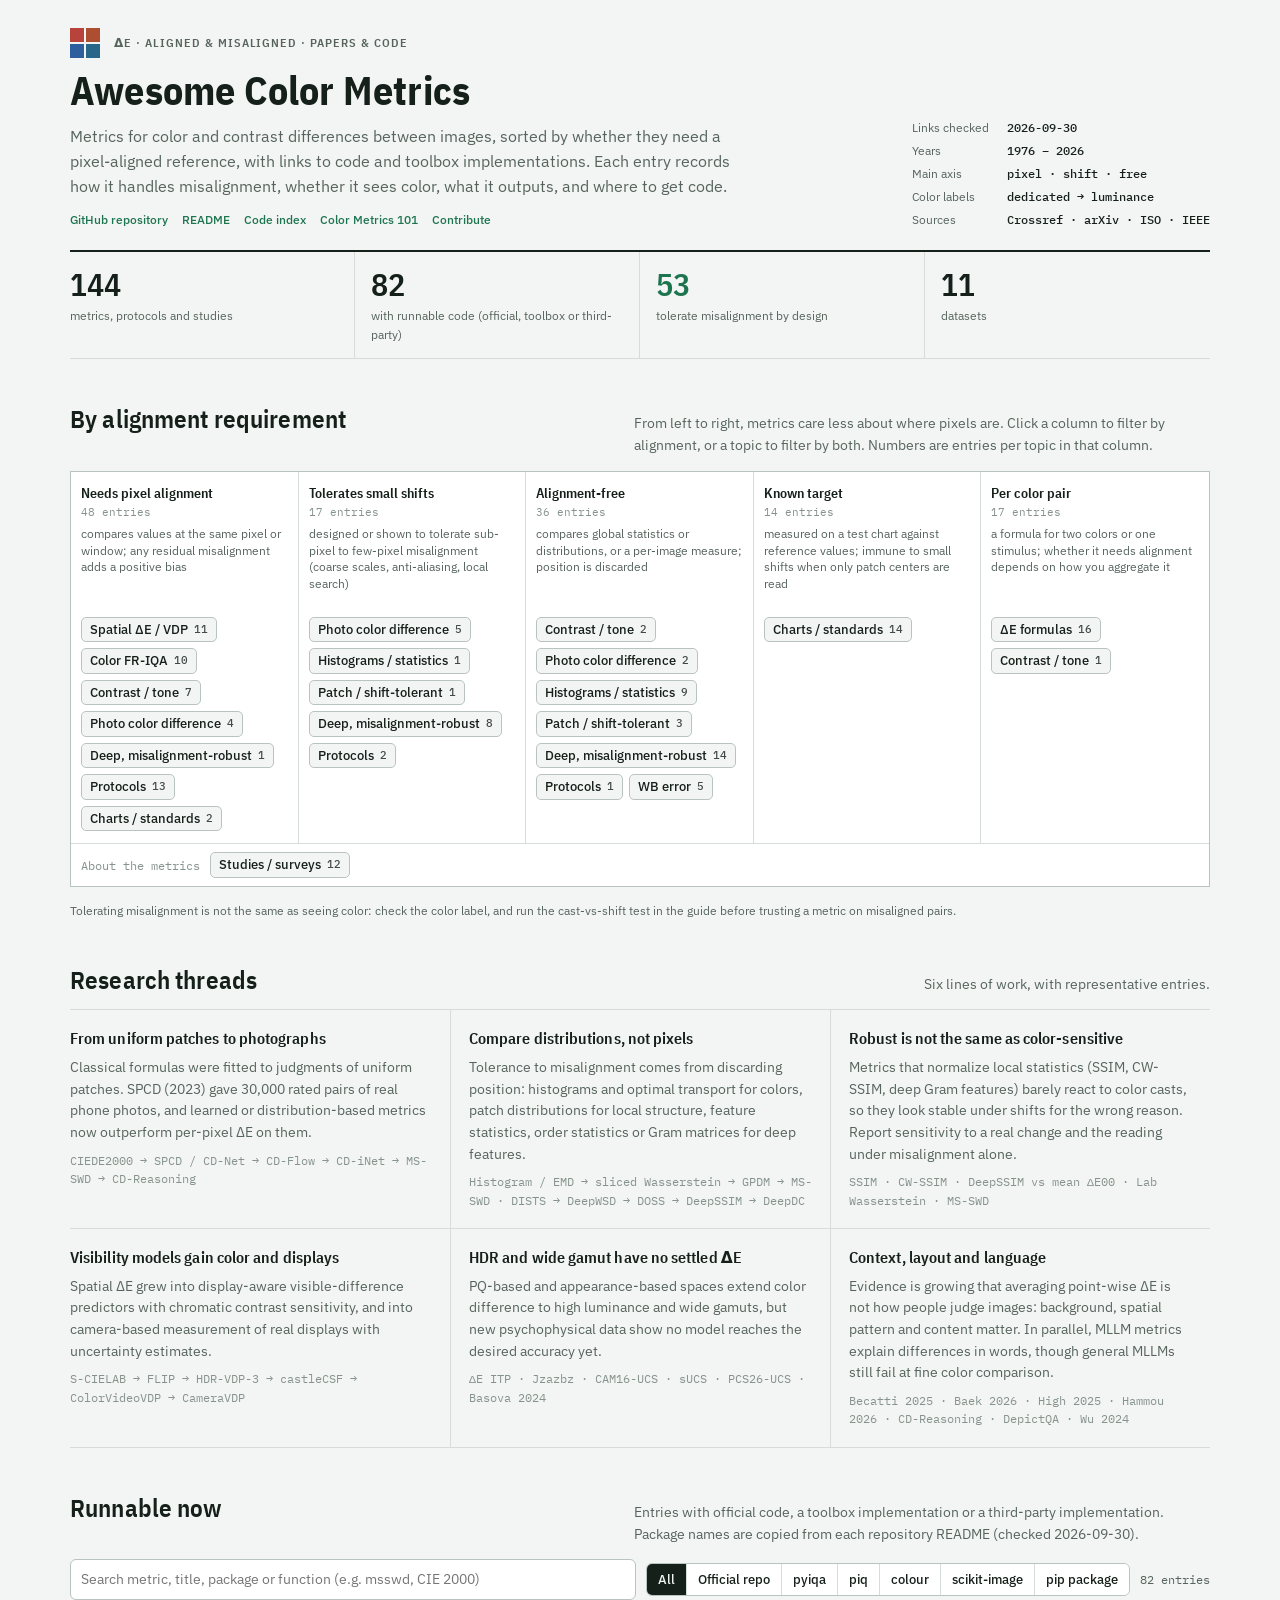
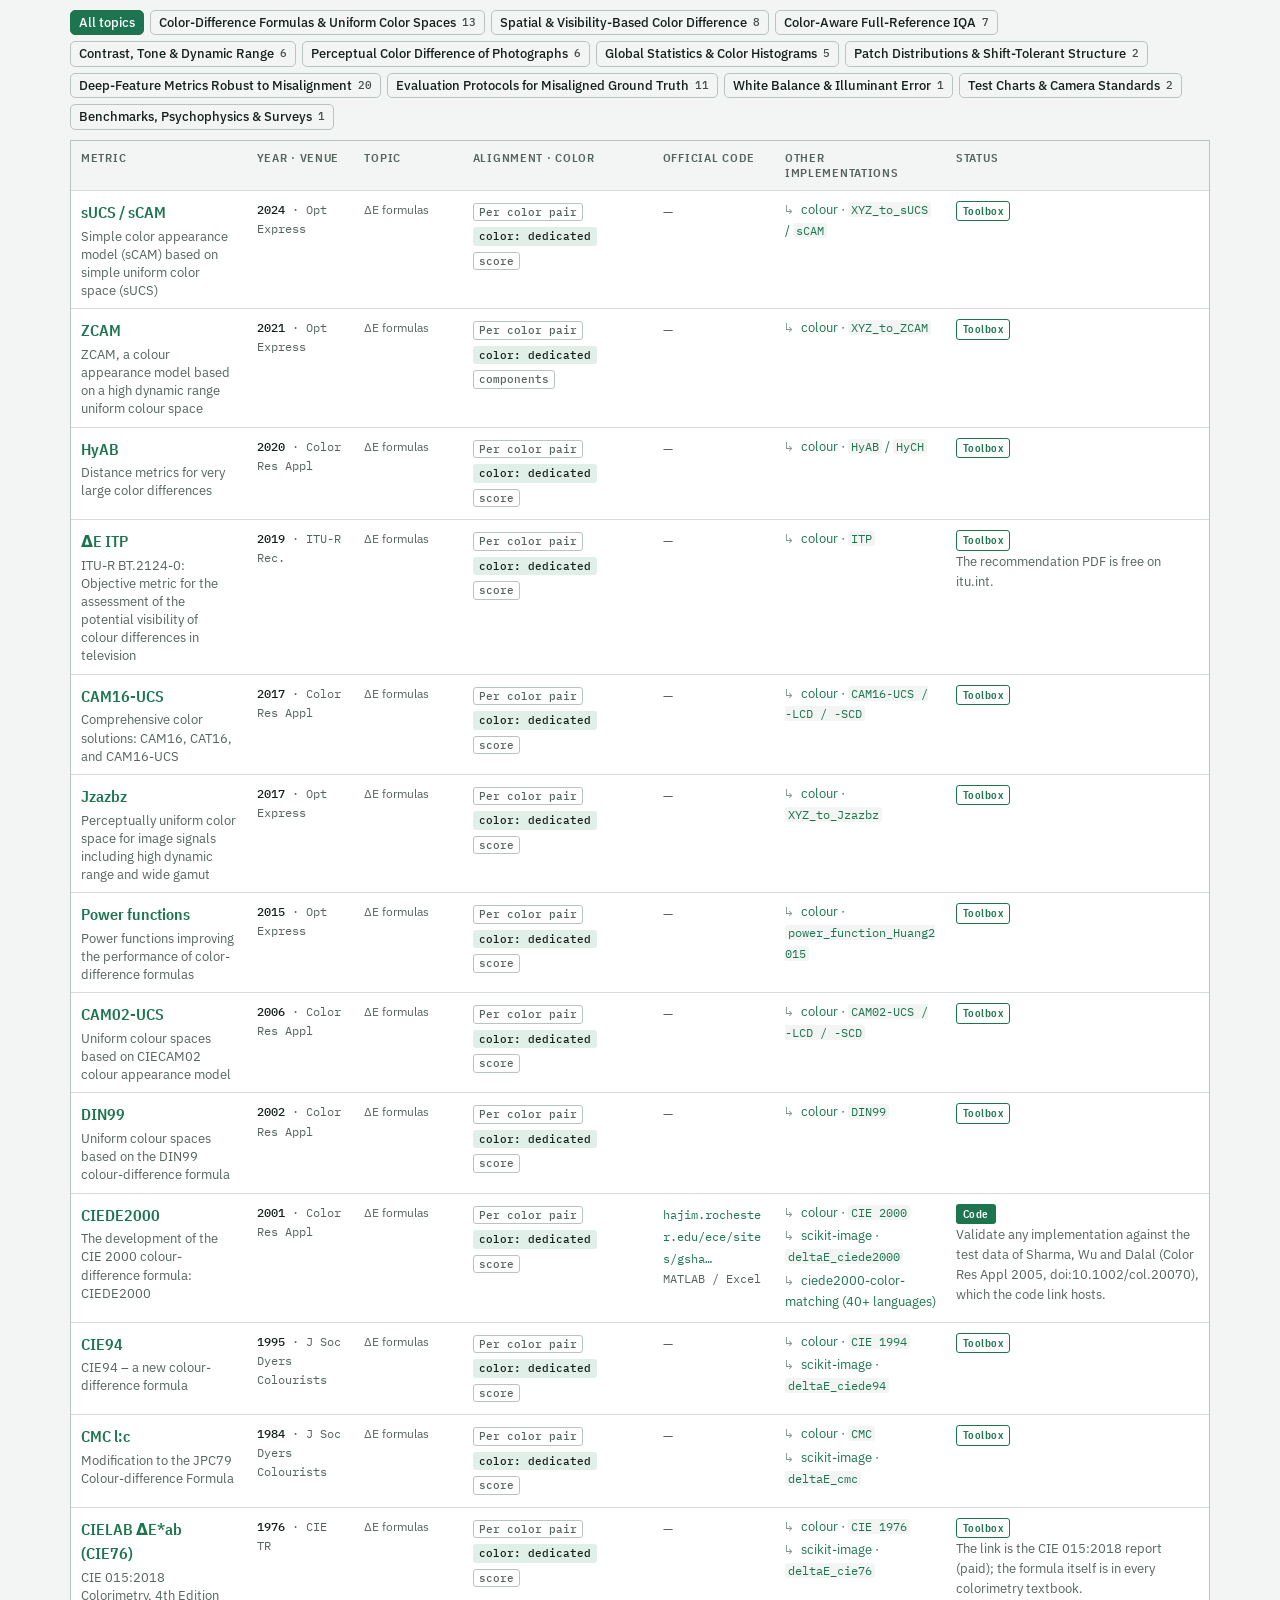
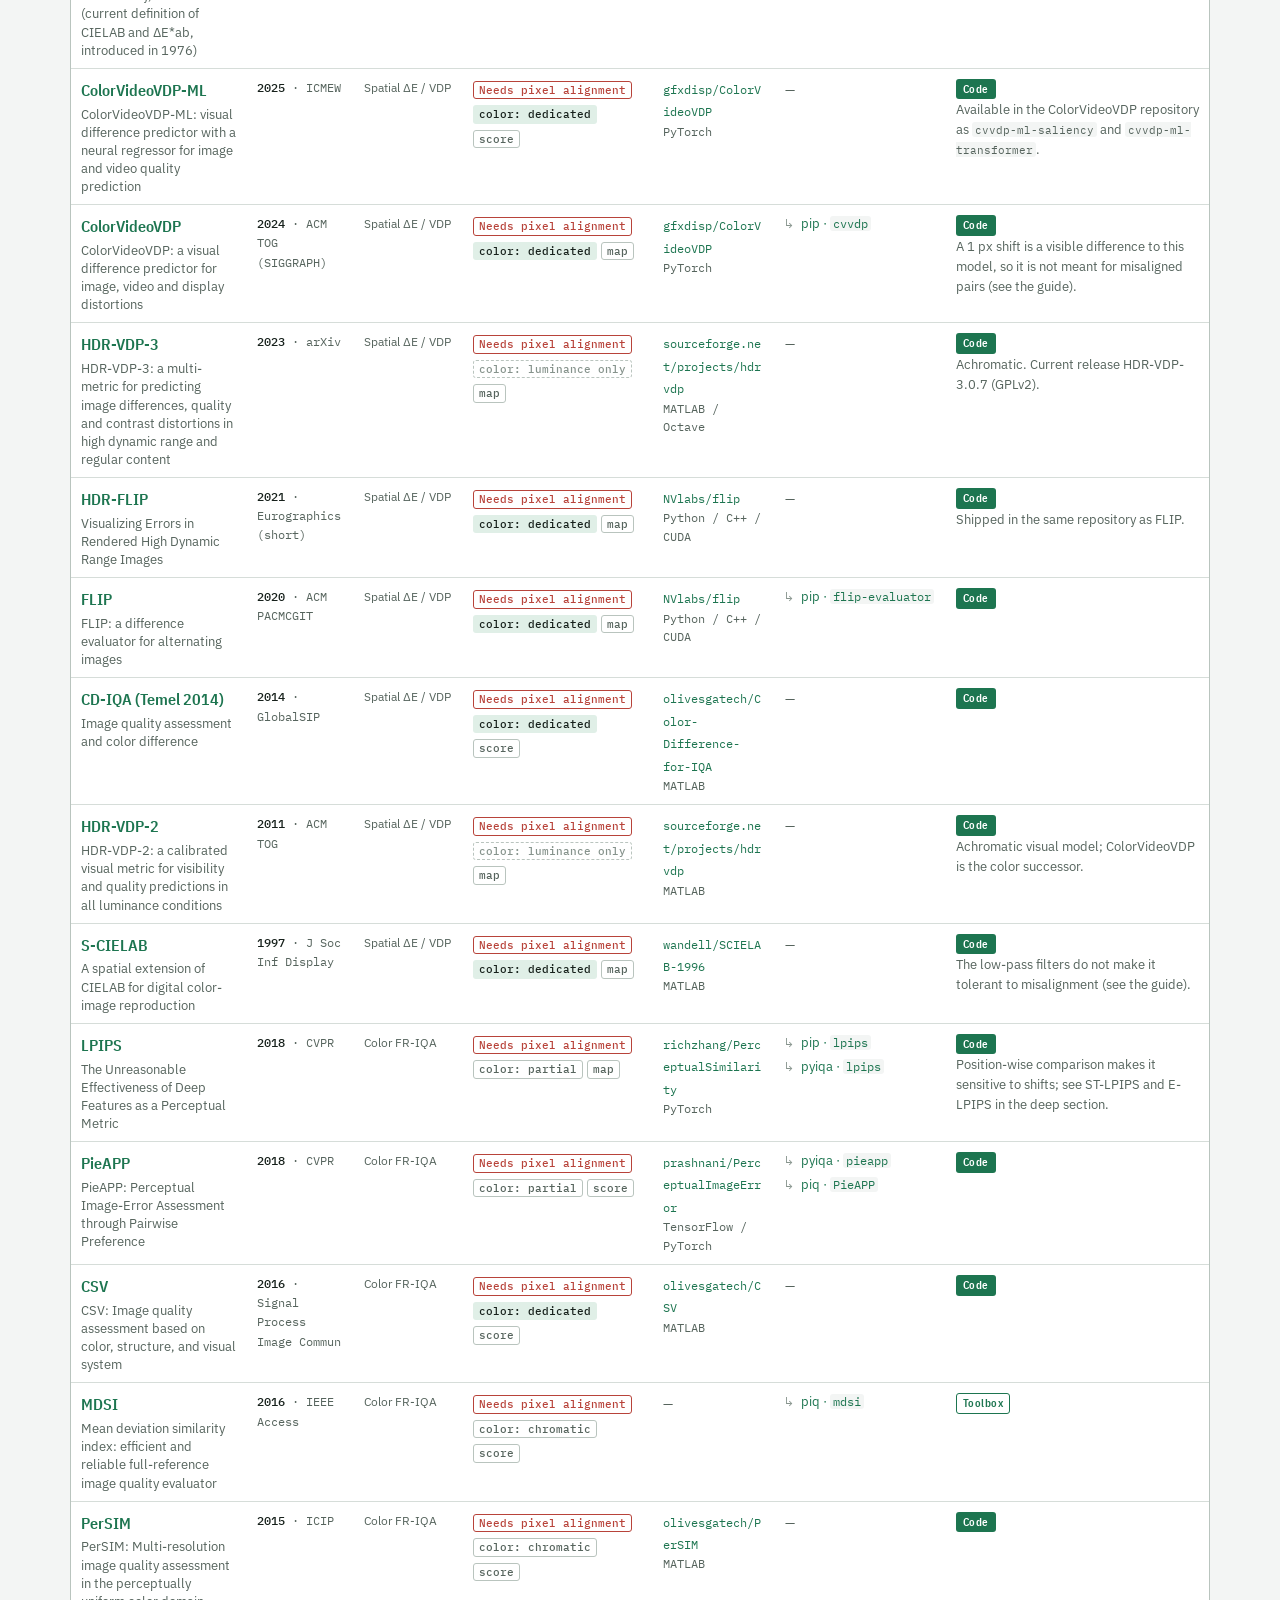
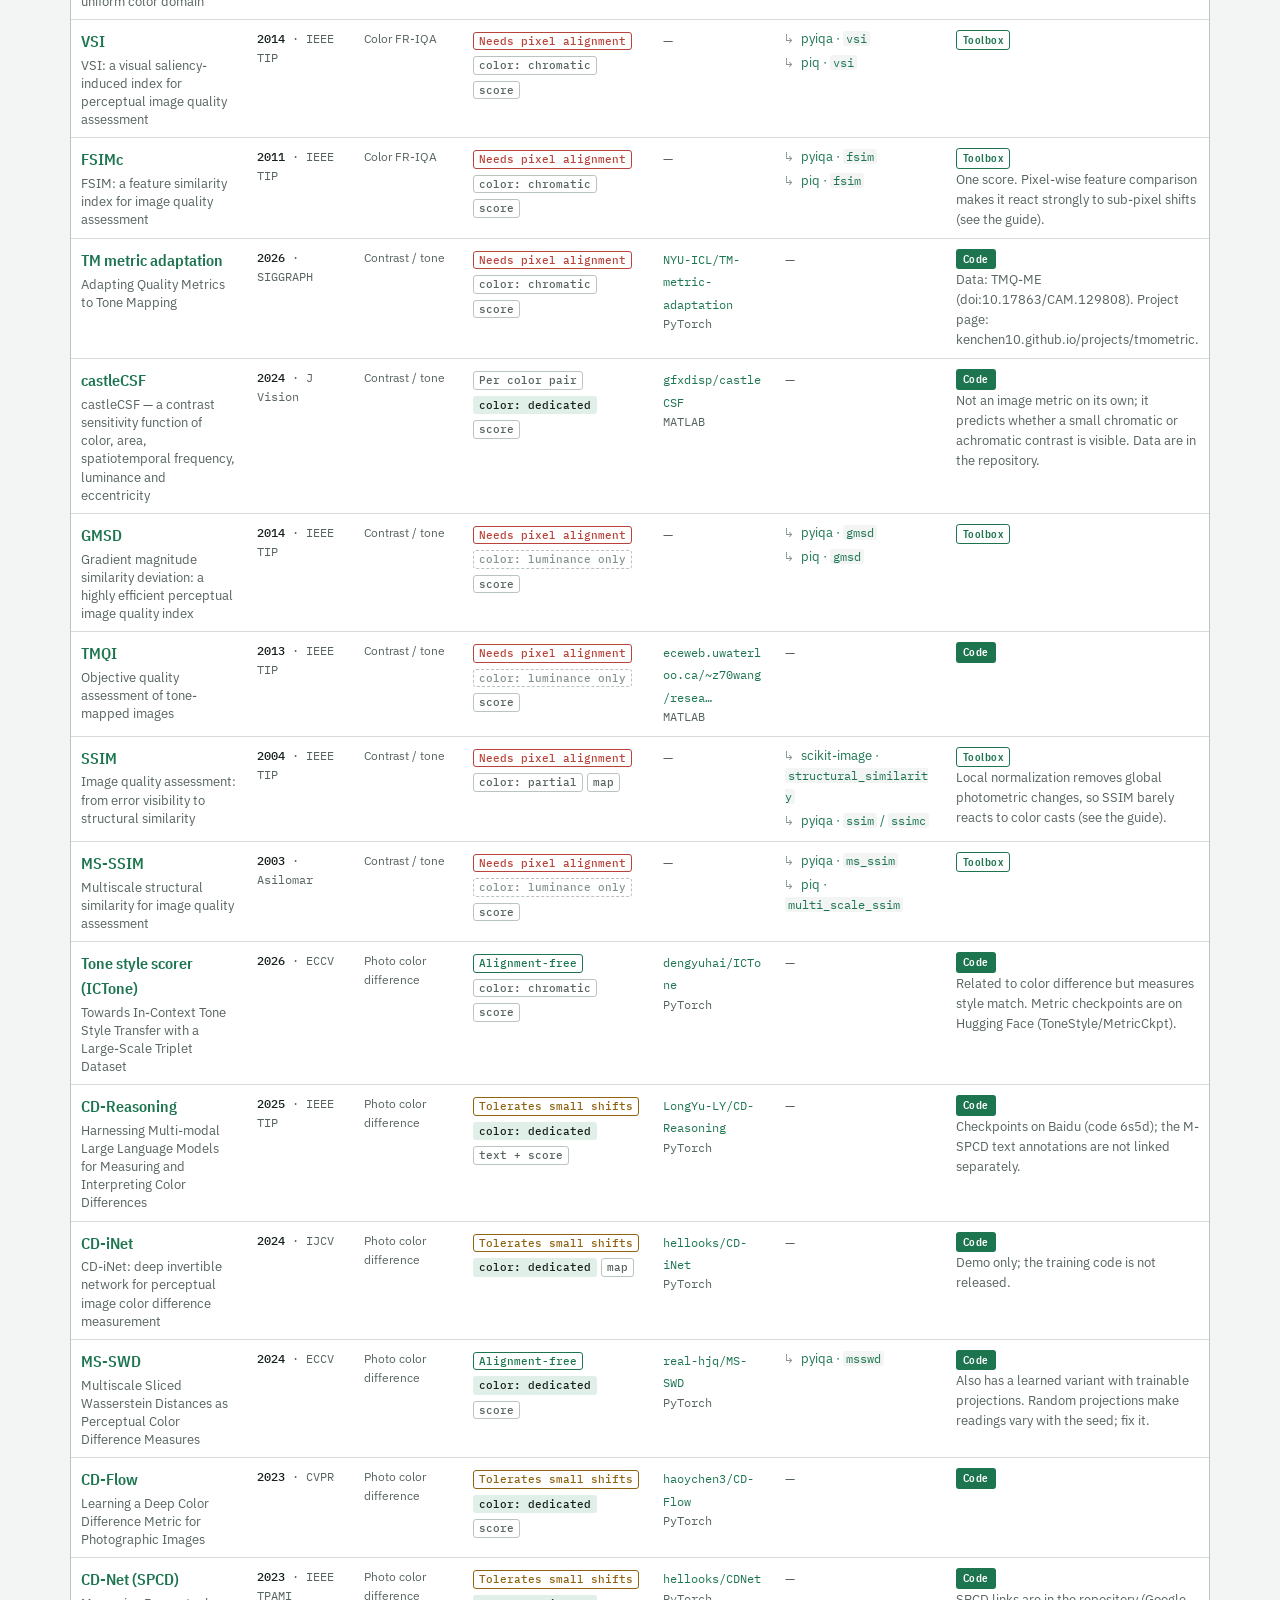
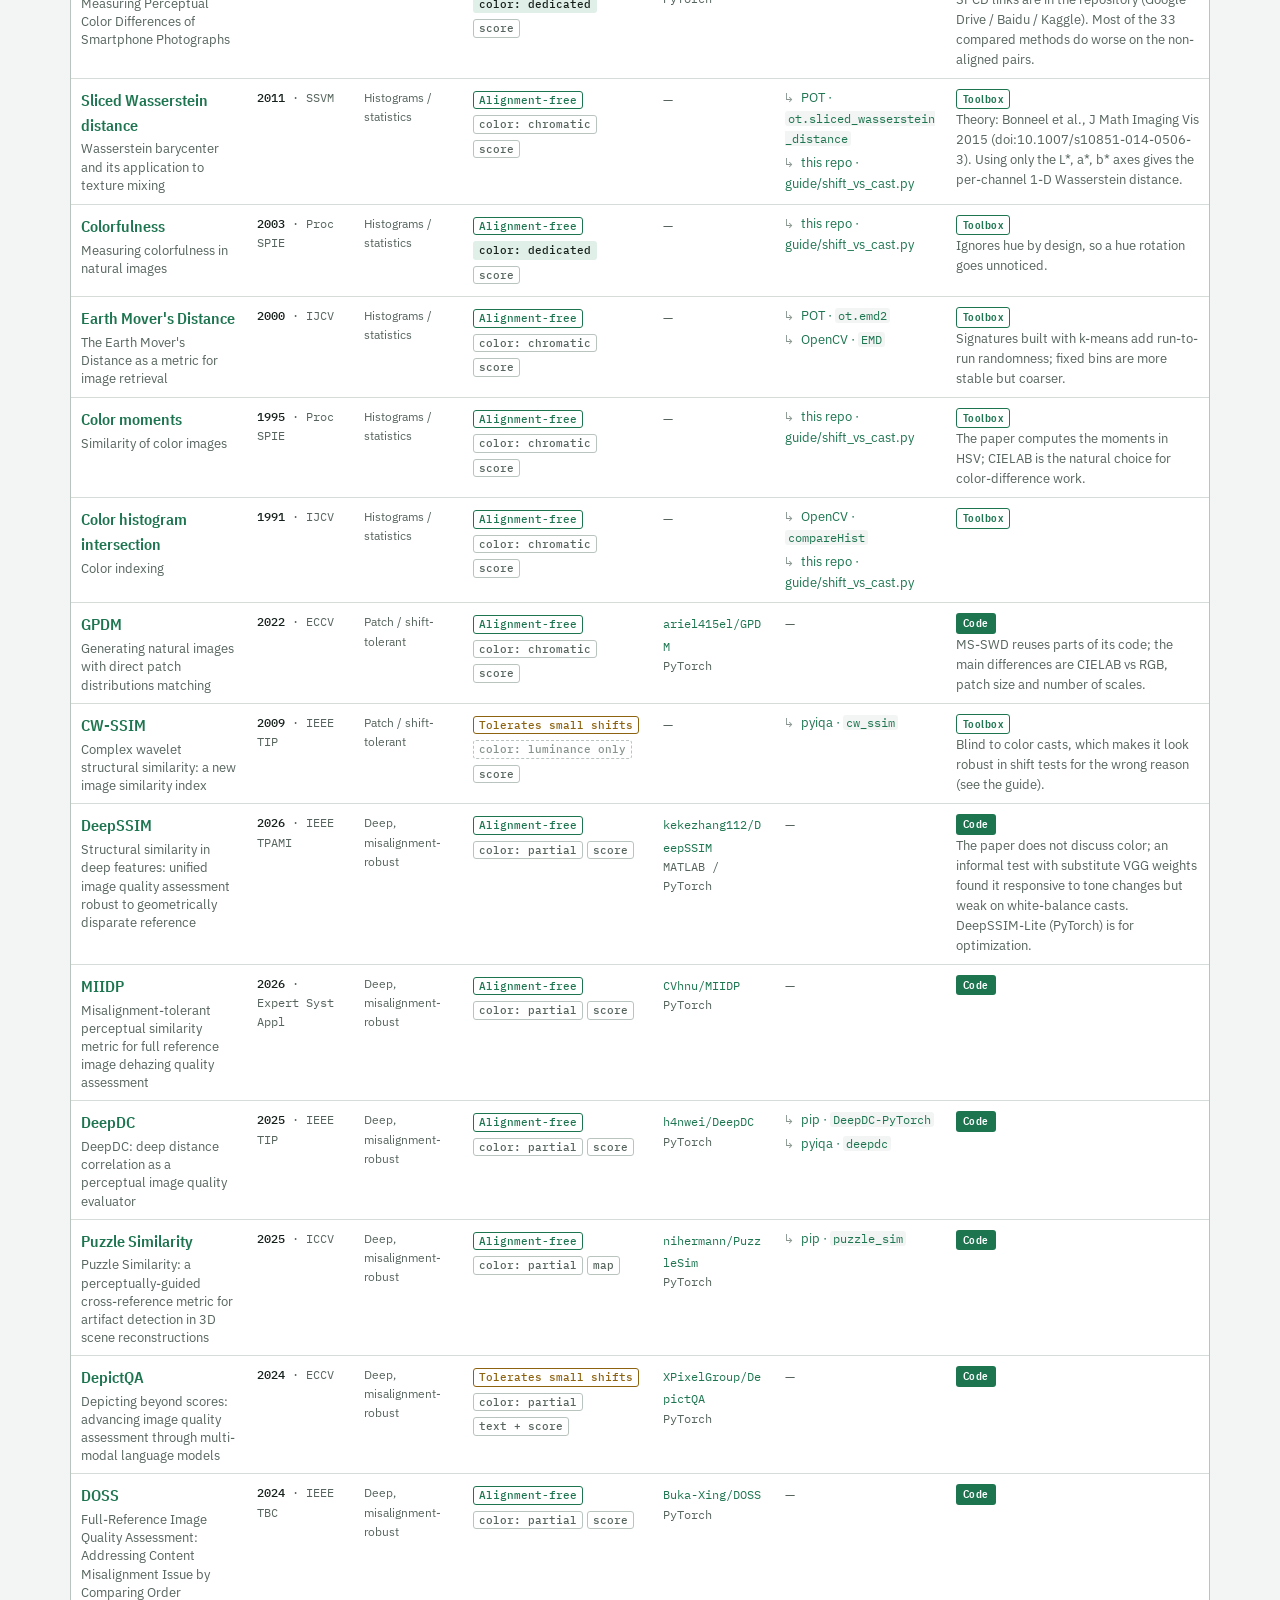
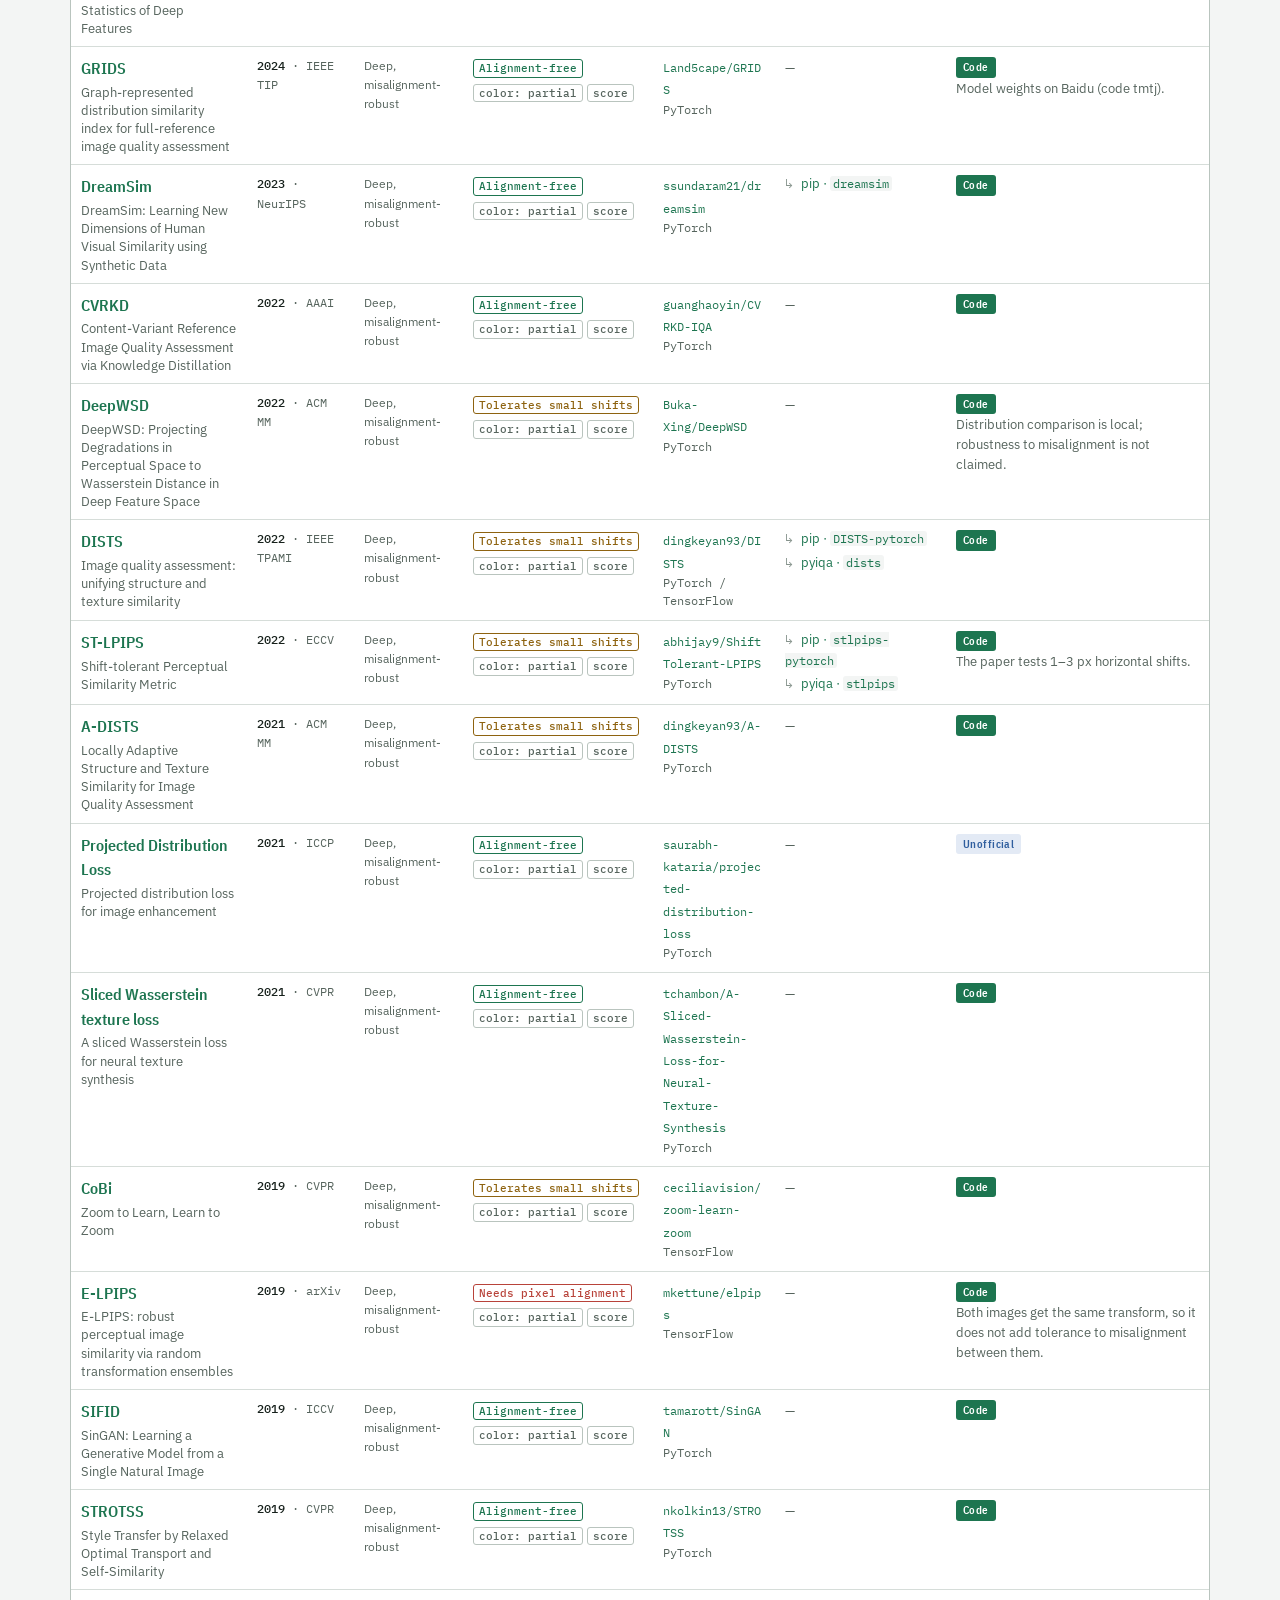
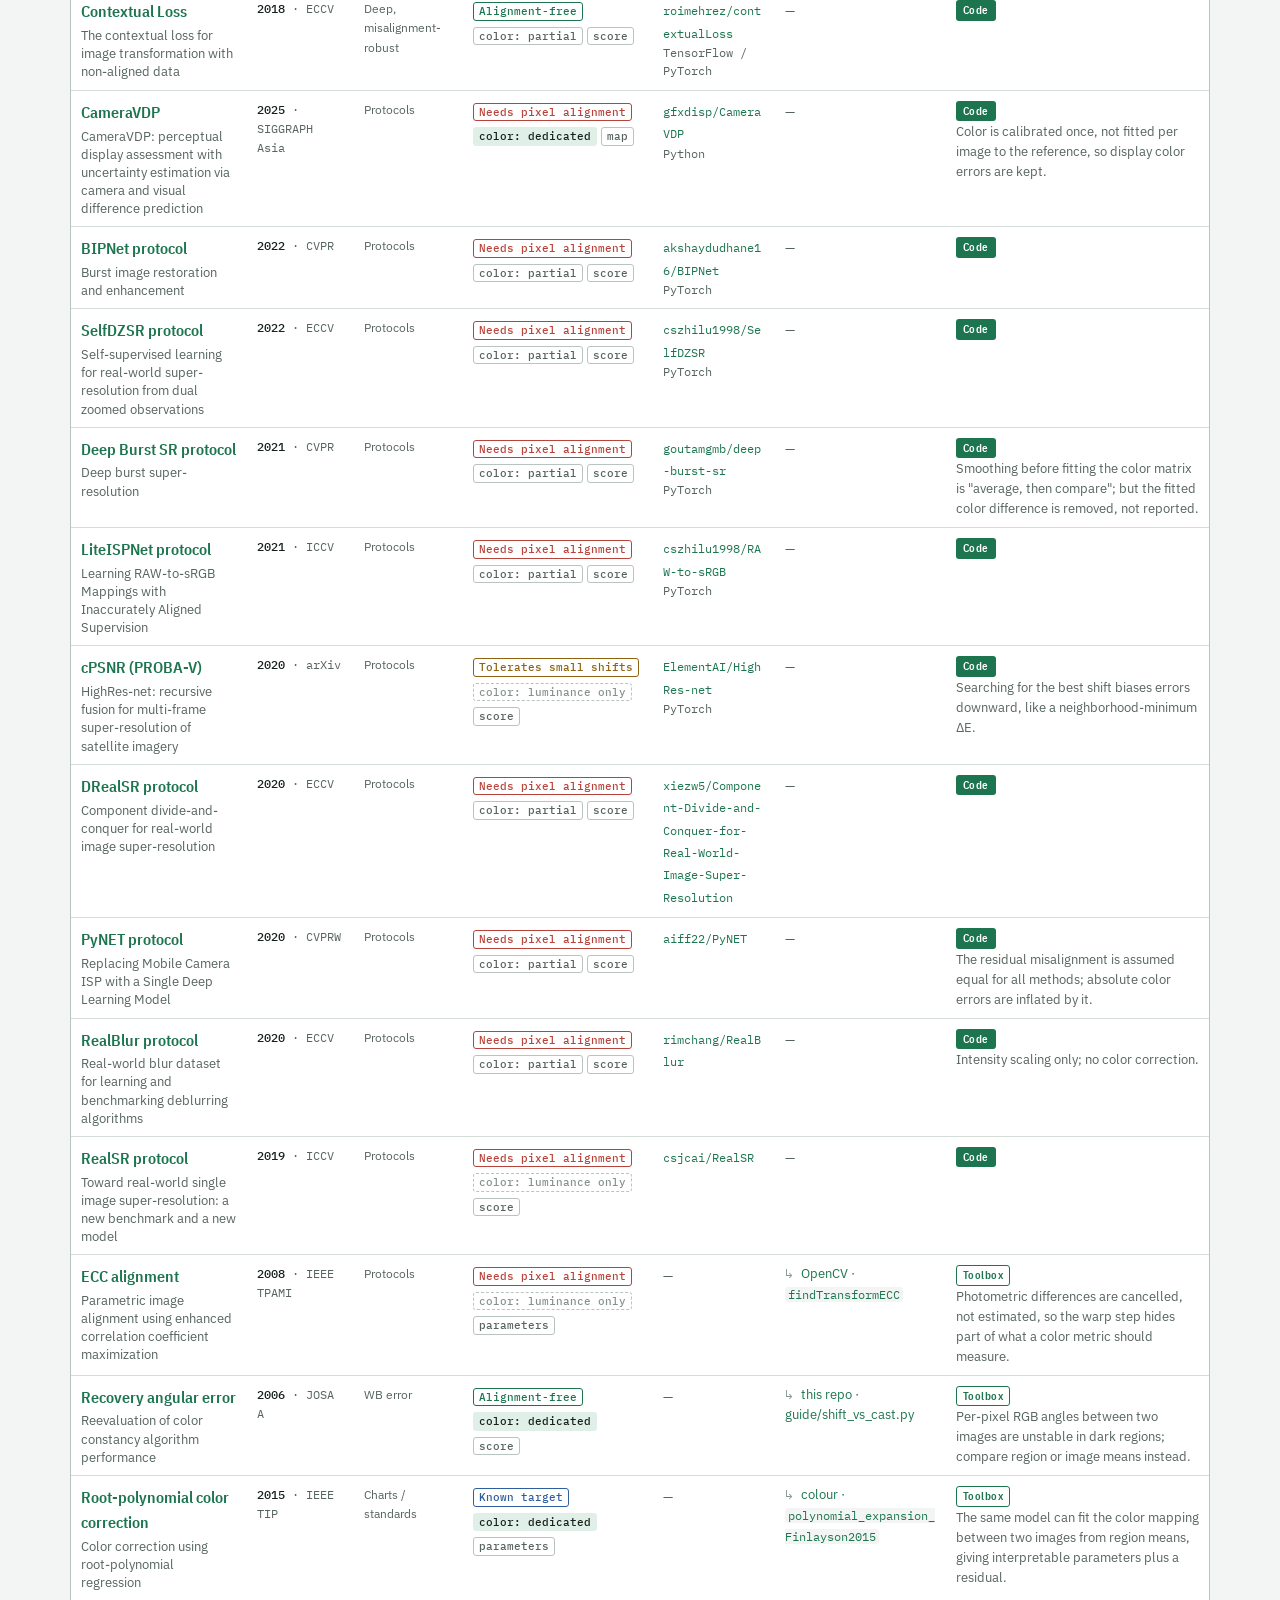
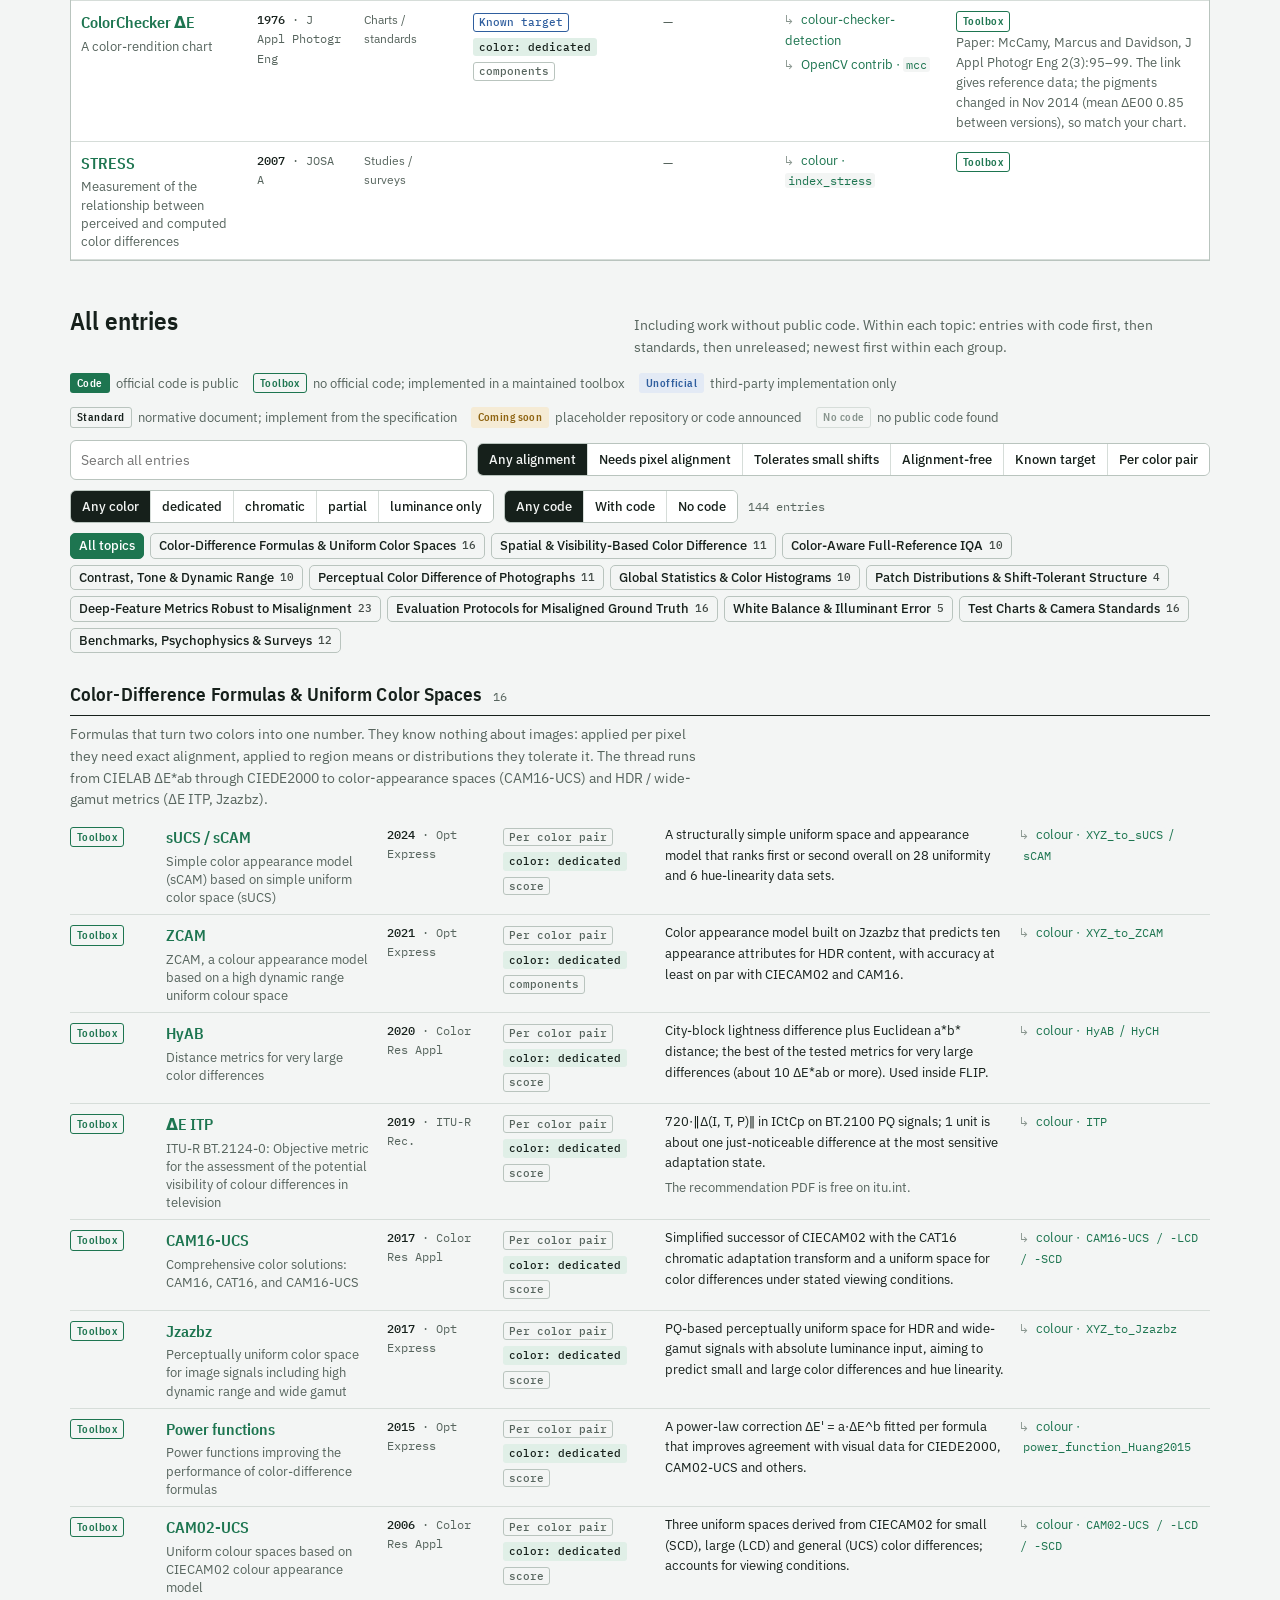
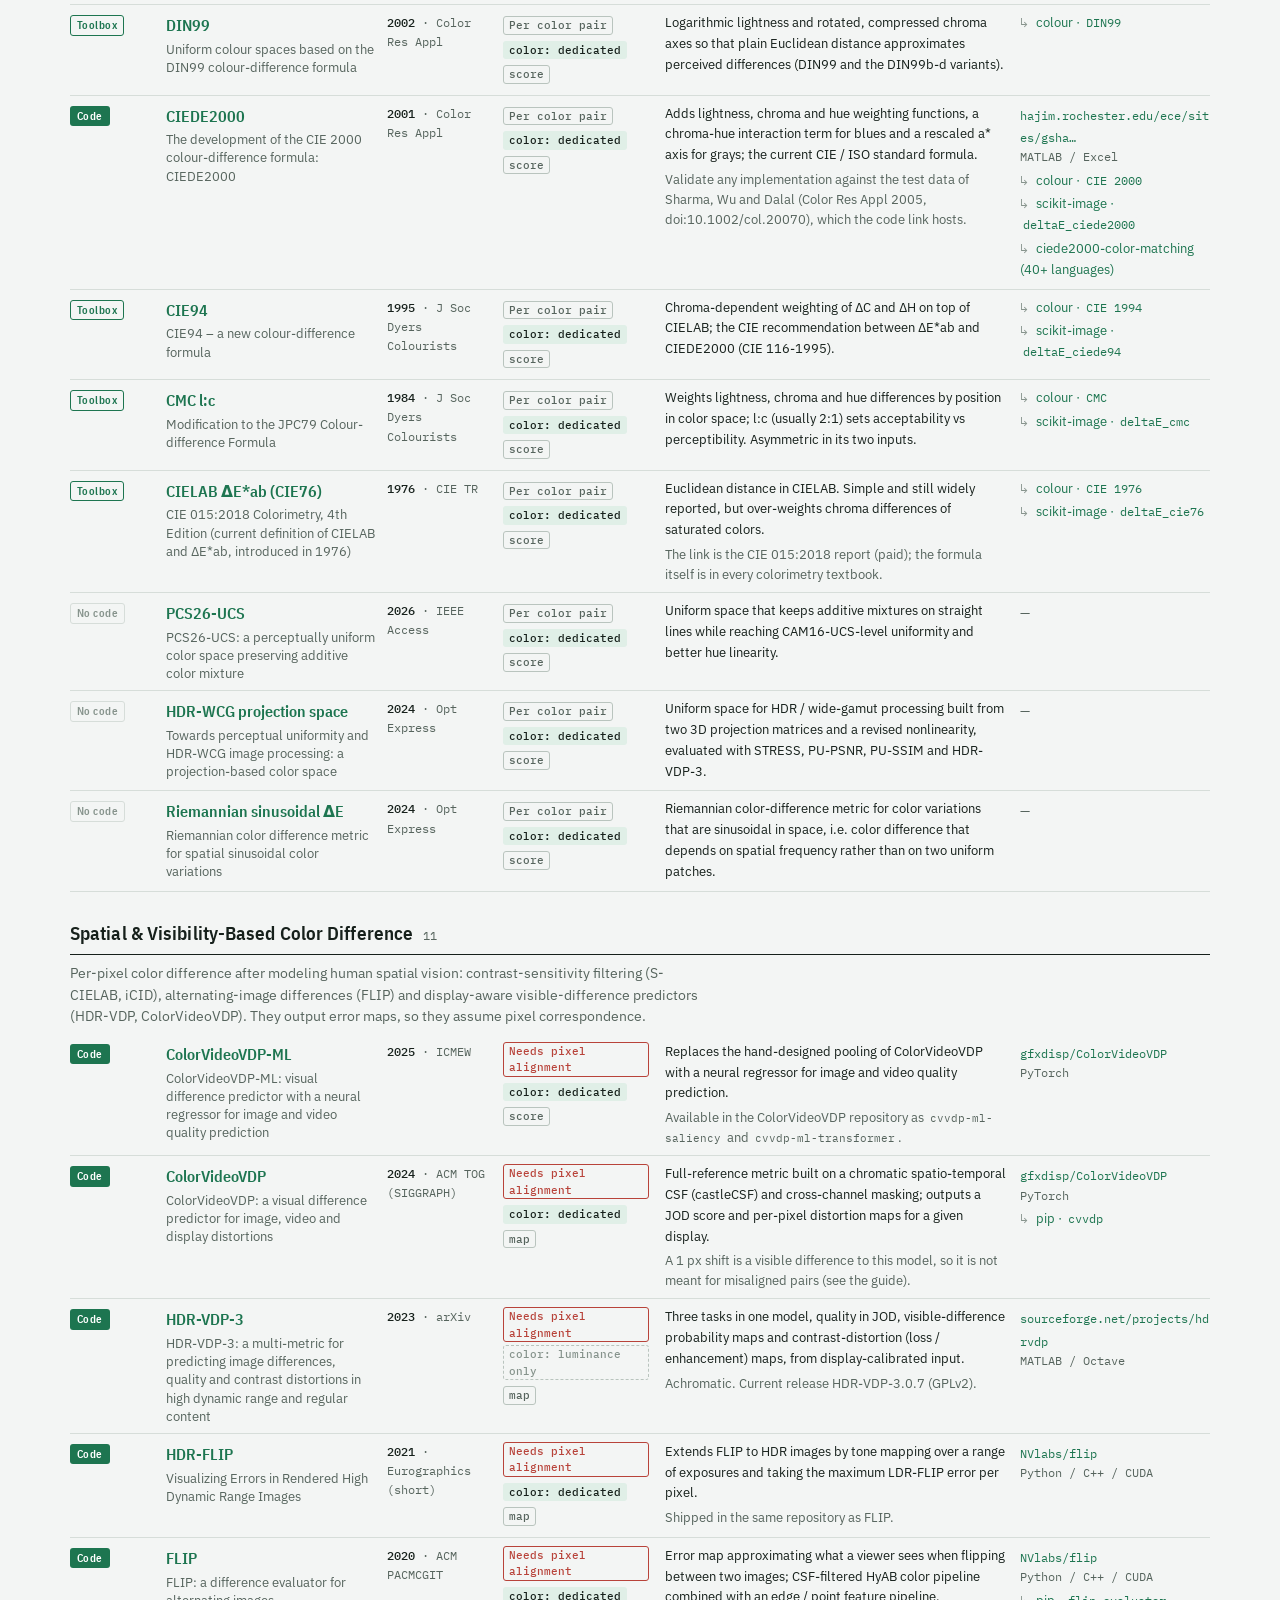
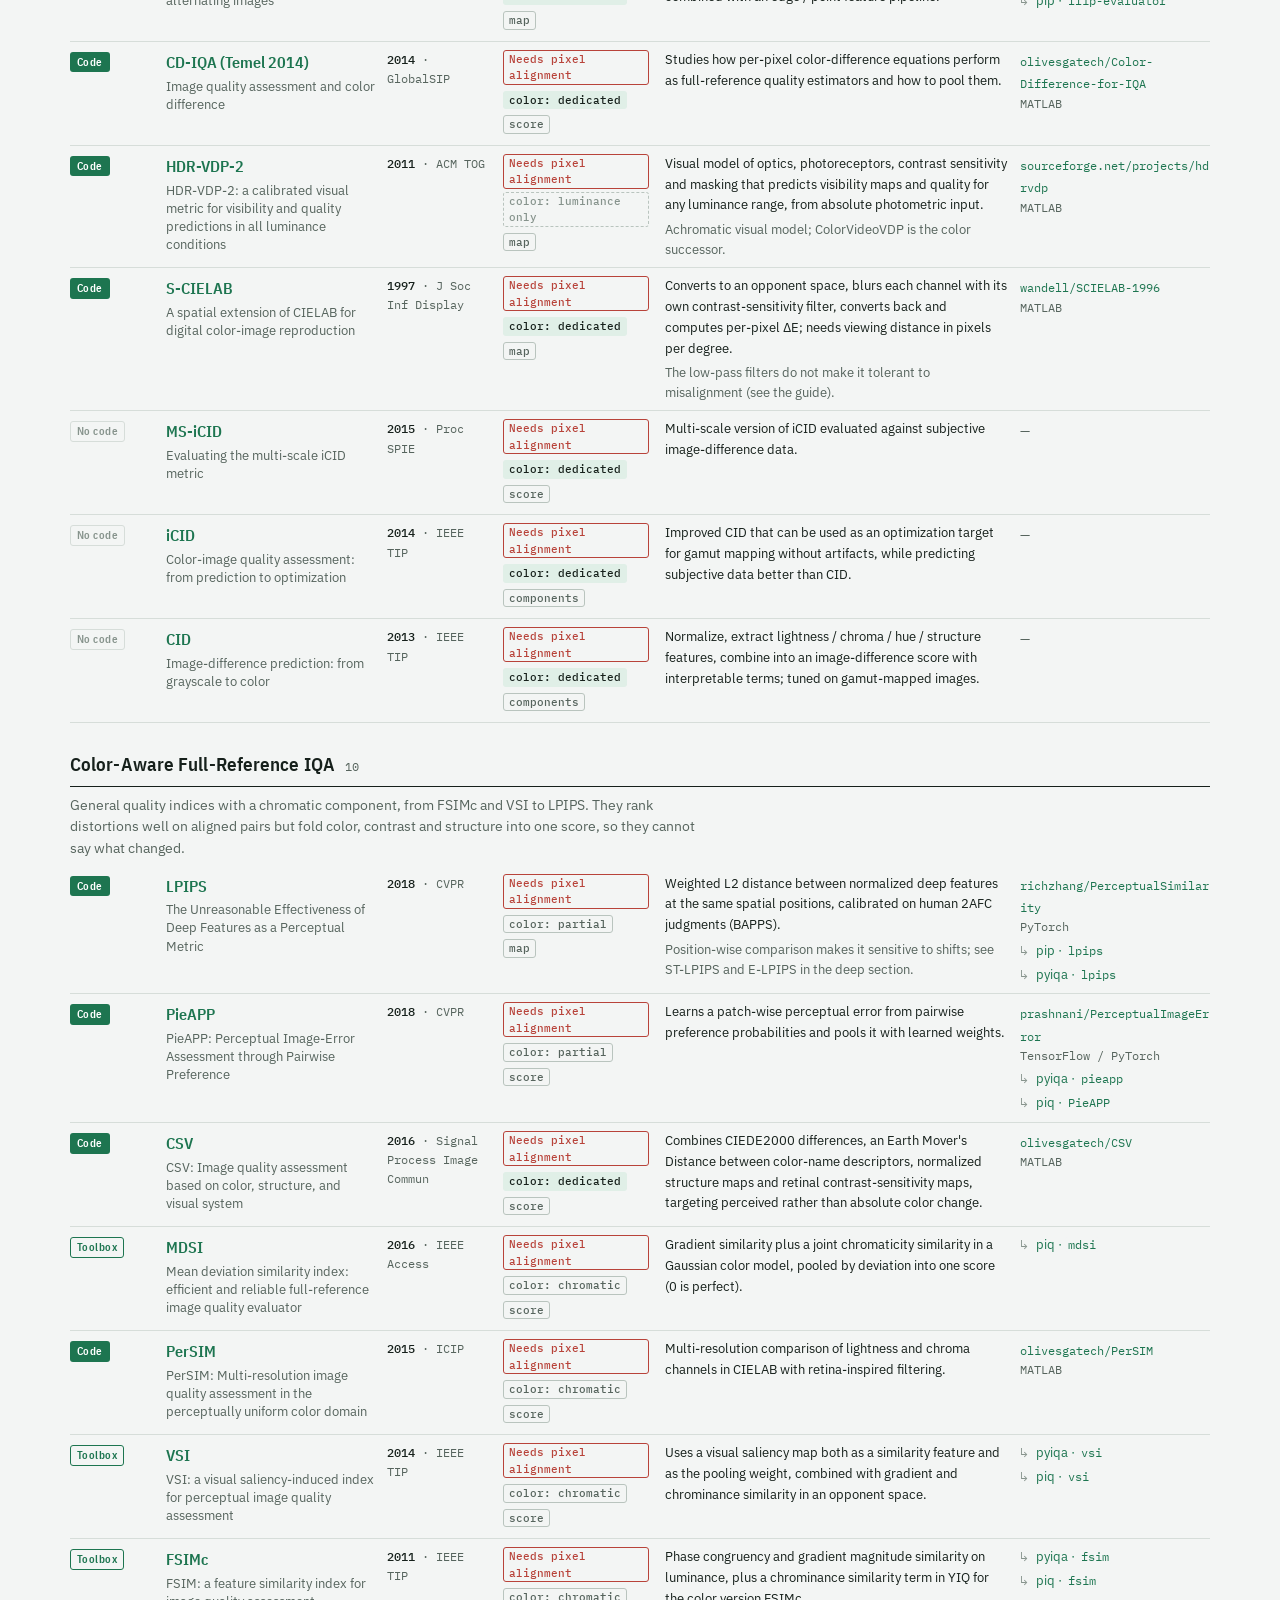
==== docs/index.html @ e8cccd44 "Initial commit: Awesome Color Metrics" ====
<!doctype html>
<html lang="en">
<head>
<meta charset="utf-8">
<meta name="viewport" content="width=device-width, initial-scale=1, viewport-fit=cover">
<title>Awesome Color Metrics</title>
<meta name="description" content="144 color and contrast metrics sorted by whether they need pixel-aligned references, with links to papers, code and toolbox implementations (checked 2026-09-30).">
<link rel="preconnect" href="https://fonts.googleapis.com">
<link rel="preconnect" href="https://fonts.gstatic.com" crossorigin>
<link rel="stylesheet" href="https://fonts.googleapis.com/css2?family=IBM+Plex+Mono:wght@400;500&family=IBM+Plex+Sans+Condensed:wght@500;600;700&family=IBM+Plex+Sans:wght@400;500;600&display=swap">
<style>
/* Layout: a measurement datasheet — spec header, the alignment strip as the index, then dense reference tables. */
:root{
  --bg:#F3F5F4; --surface:#FFFFFF; --ink:#16201B; --muted:#56645D; --faint:#86938C; --line:#D6DDD9; --line-strong:#B9C4BE;
  --accent:#1D7550; --accent-ink:#FFFFFF; --accent-soft:#E0EFE7;
  --bayer-r:#B8433A; --bayer-g:#1D7550; --bayer-b:#2F5E9E;
  --amber:#8E6310; --amber-soft:#F5EBD5; --blue:#2F5E9E; --blue-soft:#E3EAF5;
  --f-display:"IBM Plex Sans Condensed",system-ui,sans-serif;
  --f-body:"IBM Plex Sans",system-ui,sans-serif;
  --f-mono:"IBM Plex Mono",ui-monospace,"SFMono-Regular",Menlo,Consolas,monospace;
  --s-1:12px; --s0:14px; --s1:15.5px; --s2:19px; --s3:25px; --s4:40px;
}
@media (prefers-color-scheme: dark){ :root:not([data-theme="light"]){
  --bg:#0E1412; --surface:#151D1A; --ink:#E2E9E5; --muted:#9AA8A1; --faint:#6F7D76; --line:#26312D; --line-strong:#384641;
  --accent:#5CC495; --accent-ink:#06140E; --accent-soft:#163428;
  --bayer-r:#E0776C; --bayer-g:#5CC495; --bayer-b:#7FA6E4;
  --amber:#DDB05A; --amber-soft:#35291A; --blue:#8FB2EA; --blue-soft:#1B2638; color-scheme:dark; } }
:root[data-theme="dark"]{
  --bg:#0E1412; --surface:#151D1A; --ink:#E2E9E5; --muted:#9AA8A1; --faint:#6F7D76; --line:#26312D; --line-strong:#384641;
  --accent:#5CC495; --accent-ink:#06140E; --accent-soft:#163428;
  --bayer-r:#E0776C; --bayer-g:#5CC495; --bayer-b:#7FA6E4;
  --amber:#DDB05A; --amber-soft:#35291A; --blue:#8FB2EA; --blue-soft:#1B2638; color-scheme:dark; }
*{box-sizing:border-box}
body{background:var(--bg);color:var(--ink);font-family:var(--f-body);font-size:var(--s0);line-height:1.6;margin:0}
.wrap{max-width:1180px;margin:0 auto;padding-inline:20px;padding-block:28px 64px}
a{color:var(--accent);text-decoration:none;text-underline-offset:2px}
a:hover{text-decoration:underline}
a:focus-visible,button:focus-visible,input:focus-visible{outline:2px solid var(--accent);outline-offset:2px;border-radius:3px}
h1,h2,h3{font-family:var(--f-display);text-wrap:balance;margin:0;letter-spacing:.005em}
h2{font-size:var(--s3);font-weight:600;line-height:1.25}
h3{font-size:var(--s2);font-weight:600}
p{margin:0}
.mono{font-family:var(--f-mono)}
.label{font-family:var(--f-display);font-size:var(--s-1);font-weight:600;letter-spacing:.08em;text-transform:uppercase;color:var(--muted)}

/* header */
header.sheet{display:grid;grid-template-columns:minmax(0,1fr) auto;gap:24px;align-items:end;border-bottom:2px solid var(--ink);padding-bottom:20px}
.brand{display:flex;gap:14px;align-items:center}
.cfa{display:grid;grid-template-columns:repeat(2,14px);gap:2px;flex:none}
.cfa i{width:14px;height:14px;display:block}
.cfa i:nth-child(1){background:var(--bayer-r)} .cfa i:nth-child(2){background:color-mix(in oklab,var(--bayer-r) 72%,var(--amber))} .cfa i:nth-child(3){background:var(--bayer-b)} .cfa i:nth-child(4){background:color-mix(in oklab,var(--bayer-b) 72%,var(--bayer-g))}
h1{font-size:var(--s4);font-weight:700;line-height:1.1}
.lede{margin-top:12px;max-width:68ch;color:var(--muted);font-size:var(--s1)}
.spec{display:grid;grid-template-columns:repeat(2,auto);gap:4px 18px;font-size:var(--s-1);color:var(--muted);white-space:nowrap}
.spec b{font-family:var(--f-mono);font-weight:500;color:var(--ink)}
.stats{display:grid;grid-template-columns:repeat(4,minmax(0,1fr));border-bottom:1px solid var(--line)}
.stat{padding:16px 0 14px;border-right:1px solid var(--line);padding-inline:16px}
.stat:first-child{padding-left:0}.stat:last-child{border-right:0}
.stat .v{font-family:var(--f-display);font-size:32px;font-weight:600;line-height:1;font-variant-numeric:tabular-nums}
.stat .k{margin-top:6px;font-size:var(--s-1);color:var(--muted)}
.stat.hl .v{color:var(--accent)}

section{margin-top:44px}
.sec-head{display:flex;justify-content:space-between;align-items:baseline;gap:16px;flex-wrap:wrap;margin-bottom:14px}
.sec-head p{color:var(--muted);max-width:72ch}

/* alignment strip */
.pipe-scroll{overflow-x:auto;padding-bottom:6px}
.pipe{min-width:900px;display:grid;grid-template-columns:repeat(5,minmax(0,1fr));gap:0;border:1px solid var(--line-strong);background:var(--surface)}
.stage{padding:10px 10px 8px;border-right:1px solid var(--line);min-width:0}
.stage:nth-child(5){border-right:0}
.stage{cursor:pointer;text-align:left;display:flex;flex-direction:column;justify-content:flex-start;font:inherit;color:inherit;background:transparent;border-top:0;border-bottom:0;border-left:0}
.stage:hover .sn{color:var(--accent)}
.stage[aria-pressed="true"]{background:var(--accent-soft)}
.stage .sd{font-size:12px;color:var(--muted);line-height:1.4;margin-top:4px}
.lane{padding:4px 10px 12px;border-right:1px solid var(--line);display:flex;flex-wrap:wrap;gap:6px;align-content:flex-start;min-width:0}
.lane.last{border-right:0}
.lane .cat-chip{white-space:normal}
.stage .sn{font-family:var(--f-display);font-weight:600;font-size:var(--s0)}
.stage .sx{font-family:var(--f-mono);font-size:11px;color:var(--faint)}
.stage .bar{height:4px;border-radius:2px;margin-top:8px;background:var(--line)}
.stage .bar i{display:block;height:100%;border-radius:2px;background:var(--accent)}
.span{grid-column:1 / -1;border-top:1px solid var(--line);padding:8px 10px;display:flex;gap:10px;align-items:center;flex-wrap:wrap}
.span .arrow{font-family:var(--f-mono);font-size:12px;color:var(--faint)}
.cat-chip{display:inline-flex;align-items:center;gap:6px;border:1px solid var(--line-strong);background:var(--bg);color:var(--ink);border-radius:5px;padding:3px 8px;font:500 12.5px/1.4 var(--f-body);cursor:pointer;text-align:left;white-space:nowrap}
.cat-chip:hover{border-color:var(--accent)}
.cat-chip[aria-pressed="true"]{background:var(--accent);border-color:var(--accent);color:var(--accent-ink)}
.cat-chip .n{font-family:var(--f-mono);font-size:11px;opacity:.8}
.pipe-note{margin-top:8px;font-size:var(--s-1);color:var(--muted)}

/* trends */
.trends{display:grid;grid-template-columns:repeat(3,minmax(0,1fr));gap:0;border-top:1px solid var(--line)}
.trend{padding:16px 18px 18px 0;border-bottom:1px solid var(--line)}
.trend:nth-child(3n+2),.trend:nth-child(3n){padding-left:18px;border-left:1px solid var(--line)}
.trend h3{font-size:var(--s1);margin-bottom:6px}
.trend p{color:var(--muted);font-size:13.5px}
.trend .ex{margin-top:8px;font-family:var(--f-mono);font-size:11.5px;color:var(--faint)}

/* controls */
.controls{display:flex;gap:10px;flex-wrap:wrap;align-items:center;margin:12px 0 10px}
.controls input[type=search]{flex:1 1 240px;min-width:0;border:1px solid var(--line-strong);background:var(--surface);color:var(--ink);border-radius:6px;padding:8px 10px;font:inherit}
.seg{display:inline-flex;flex-wrap:wrap;max-width:100%;border:1px solid var(--line-strong);border-radius:6px;overflow:hidden}
.seg button{border:0;background:var(--surface);color:var(--ink);padding:7px 11px;font:500 13px var(--f-body);cursor:pointer;border-right:1px solid var(--line);white-space:nowrap}
.seg button:last-child{border-right:0}
.seg button[aria-pressed="true"]{background:var(--ink);color:var(--bg)}
.chips{display:flex;gap:6px;flex-wrap:wrap}
.chips .cat-chip{white-space:normal;max-width:100%}
.count{font-family:var(--f-mono);font-size:12px;color:var(--muted)}

/* tables */
.tbl-scroll{overflow-x:auto;border:1px solid var(--line-strong);background:var(--surface)}
table{border-collapse:collapse;width:100%;min-width:1040px}
th,td{text-align:left;vertical-align:top;padding:9px 10px;border-bottom:1px solid var(--line)}
th{font:600 12px/1.3 var(--f-display);letter-spacing:.06em;text-transform:uppercase;color:var(--muted);background:var(--bg);position:sticky;top:0;z-index:1}
tbody tr:hover td{background:color-mix(in srgb,var(--accent-soft) 45%,transparent)}
td.m{white-space:nowrap}
.mname{font-family:var(--f-display);font-weight:600;font-size:var(--s1)}
.mtitle{display:block;color:var(--muted);font-size:12.5px;line-height:1.45;margin-top:2px}
.venue{font-family:var(--f-mono);font-size:12px;color:var(--muted)}
.venue b{color:var(--ink);font-weight:500}
.wl{display:flex;flex-direction:column;gap:3px}
.wl a{font-size:13px;word-break:break-word}
.wl a::before{content:"↳ ";font-family:var(--f-mono);color:var(--faint)}
code{font-family:var(--f-mono);font-size:.9em;background:var(--bg);border-radius:3px;padding:0 3px}
.code a{font-family:var(--f-mono);font-size:12px;overflow-wrap:anywhere;word-break:normal}
.note{color:var(--muted);font-size:12.5px}
.fw{font-family:var(--f-mono);font-size:11.5px;color:var(--muted)}
.cattag{font-size:12px;color:var(--muted)}
.pill{display:inline-block;font:600 11px/1.5 var(--f-display);letter-spacing:.04em;border-radius:3px;padding:1px 6px;white-space:nowrap;border:1px solid transparent}
.st-C{background:var(--accent);color:var(--accent-ink)}
.st-T{border-color:var(--accent);color:var(--accent)}
.st-U{background:var(--blue-soft);color:var(--blue)}
.st-P{background:var(--bg);border-color:var(--line-strong);color:var(--ink)}
.st-S{background:var(--amber-soft);color:var(--amber)}
.st-N{color:var(--faint);border-color:var(--line)}
.tag{display:inline-block;font:500 11px/1.5 var(--f-mono);border-radius:3px;padding:0 5px;white-space:nowrap;border:1px solid var(--line-strong);color:var(--muted);margin:0 4px 3px 0}
.props .tag{white-space:normal}
.al-pixel{border-color:var(--bayer-r);color:var(--bayer-r)}
.al-shift{border-color:var(--amber);color:var(--amber)}
.al-free{border-color:var(--accent);color:var(--accent)}
.al-chart{border-color:var(--blue);color:var(--blue)}
.co-dedicated{background:var(--accent-soft);color:var(--ink);border-color:transparent}
.co-luminance{color:var(--faint);border-style:dashed}
.legend{display:flex;gap:14px;flex-wrap:wrap;font-size:12.5px;color:var(--muted);align-items:center}
.legend span{display:inline-flex;gap:6px;align-items:center}
.empty{padding:28px;text-align:center;color:var(--muted)}

/* full list */
.group{margin-top:26px}
.group h3{display:flex;gap:10px;align-items:baseline;border-bottom:1px solid var(--ink);padding-bottom:6px}
.group h3 .n{font-family:var(--f-mono);font-size:12px;color:var(--muted);font-weight:400}
.group p.gdesc{color:var(--muted);font-size:13.5px;margin:8px 0 6px;max-width:80ch}
.rows{display:flex;flex-direction:column}
.row{display:grid;grid-template-columns:84px minmax(0,1.1fr) 104px 150px minmax(0,1.8fr) minmax(0,1fr);gap:12px;padding:8px 0;border-bottom:1px solid var(--line);align-items:start}
.row > *{min-width:0}
.row .s{font-size:13px;color:var(--ink)}
.row .code a{font-size:11.5px}

/* datasets & project */
.ds td:first-child{font-weight:600}
.cols2{display:grid;grid-template-columns:minmax(0,1fr) minmax(0,1fr);gap:28px}
.plist{margin:0;padding:0;list-style:none;border-top:1px solid var(--line)}
.plist li{padding:10px 0;border-bottom:1px solid var(--line);display:grid;grid-template-columns:150px minmax(0,1fr);gap:12px}
.plist li b{font-family:var(--f-display);font-weight:600}
.plist li span{color:var(--muted);font-size:13.5px}
.method{color:var(--muted);font-size:13.5px;max-width:80ch;display:flex;flex-direction:column;gap:8px}
footer{margin-top:48px;padding-top:14px;border-top:1px solid var(--line);font-size:12px;color:var(--faint);display:flex;justify-content:space-between;gap:12px;flex-wrap:wrap}

@media (max-width:860px){
  header.sheet{grid-template-columns:1fr}
  .spec{white-space:normal}
  .stats{grid-template-columns:repeat(2,minmax(0,1fr))}
  .stat:nth-child(2){border-right:0}.stat:nth-child(3){padding-left:0}
  .trends{grid-template-columns:1fr}
  .trend,.trend:nth-child(3n+2),.trend:nth-child(3n){padding-left:0;border-left:0}
  .cols2{grid-template-columns:1fr}
  .row{grid-template-columns:84px minmax(0,1fr);gap:4px 10px}
  .row .s,.row .cc,.row .props{grid-column:2}
  .row .venue{grid-column:2}
  h1{font-size:31px}
  .plist li{grid-template-columns:1fr;gap:2px}
}
@media (prefers-reduced-motion:no-preference){ .cat-chip,.seg button{transition:background-color .15s,border-color .15s,color .15s} }

.toplinks{display:flex;gap:14px;flex-wrap:wrap;font-size:var(--s-1);margin-top:12px}
.toplinks a{font-weight:500}
.tools{display:grid;grid-template-columns:repeat(2,minmax(0,1fr));gap:0 28px}
.tools h3{font-size:var(--s1);margin:14px 0 4px}
.tools ul{margin:0;padding:0;list-style:none;border-top:1px solid var(--line)}
.tools li{padding:8px 0;border-bottom:1px solid var(--line);font-size:13.5px;color:var(--muted)}
.tools li a{font-family:var(--f-display);font-weight:600;font-size:var(--s0);margin-right:6px}
</style>
</head>
<body>
<div class="wrap">
<header class="sheet">
  <div>
    <div class="brand"><span class="cfa" aria-hidden="true"><i></i><i></i><i></i><i></i></span><span class="label">ΔE · aligned &amp; misaligned · papers &amp; code</span></div>
    <h1 style="margin-top:10px">Awesome Color Metrics</h1>
    <p class="lede">Metrics for color and contrast differences between images, sorted by whether they need a pixel-aligned reference, with links to code and toolbox implementations. Each entry records how it handles misalignment, whether it sees color, what it outputs, and where to get code.</p>
    <nav class="toplinks" aria-label="Repository links"><a href="https://github.com/RoryLi98/Awesome-Color-Metrics">GitHub repository</a><a href="https://github.com/RoryLi98/Awesome-Color-Metrics/blob/main/README.md">README</a><a href="https://github.com/RoryLi98/Awesome-Color-Metrics/blob/main/CODE.md">Code index</a><a href="https://github.com/RoryLi98/Awesome-Color-Metrics/blob/main/guide/color-metrics-101.md">Color Metrics 101</a><a href="https://github.com/RoryLi98/Awesome-Color-Metrics/blob/main/CONTRIBUTING.md">Contribute</a></nav>
  </div>
  <div class="spec" aria-label="Scope">
    <span>Links checked</span><b>2026-09-30</b>
    <span>Years</span><b>1976 – 2026</b>
    <span>Main axis</span><b>pixel · shift · free</b>
    <span>Color labels</span><b>dedicated → luminance</b>
    <span>Sources</span><b>Crossref · arXiv · ISO · IEEE</b>
  </div>
</header>
<div class="stats">
  <div class="stat"><div class="v">144</div><div class="k">metrics, protocols and studies</div></div>
  <div class="stat"><div class="v">82</div><div class="k">with runnable code (official, toolbox or third-party)</div></div>
  <div class="stat hl"><div class="v">53</div><div class="k">tolerate misalignment by design</div></div>
  <div class="stat"><div class="v">11</div><div class="k">datasets</div></div>
</div>

<section id="map">
  <div class="sec-head"><h2>By alignment requirement</h2><p>From left to right, metrics care less about where pixels are. Click a column to filter by alignment, or a topic to filter by both. Numbers are entries per topic in that column.</p></div>
  <div class="pipe-scroll"><div class="pipe" id="pipe"></div></div>
  <p class="pipe-note">Tolerating misalignment is not the same as seeing color: check the color label, and run the cast-vs-shift test in the guide before trusting a metric on misaligned pairs.</p>
</section>

<section id="trends">
  <div class="sec-head"><h2>Research threads</h2><p>Six lines of work, with representative entries.</p></div>
  <div class="trends" id="trendList"></div>
</section>

<section id="code">
  <div class="sec-head"><h2>Runnable now</h2><p>Entries with official code, a toolbox implementation or a third-party implementation. Package names are copied from each repository README (checked 2026-09-30).</p></div>
  <div class="controls">
    <input type="search" id="qC" placeholder="Search metric, title, package or function (e.g. msswd, CIE 2000)" aria-label="Search runnable metrics">
    <div class="seg" role="group" aria-label="Package">
      <button type="button" data-pkg="all" aria-pressed="true">All</button>
      <button type="button" data-pkg="official">Official repo</button>
      <button type="button" data-pkg="pyiqa">pyiqa</button>
      <button type="button" data-pkg="piq">piq</button>
      <button type="button" data-pkg="colour">colour</button>
      <button type="button" data-pkg="scikit-image">scikit-image</button>
      <button type="button" data-pkg="pip">pip package</button>
    </div>
    <span class="count" id="cC"></span>
  </div>
  <div class="chips" id="chipsC" aria-label="Filter by topic"></div>
  <div class="tbl-scroll" style="margin-top:10px">
    <table>
      <colgroup><col style="width:22%"><col style="width:10%"><col style="width:11%"><col style="width:12%"><col style="width:15%"><col style="width:20%"><col style="width:10%"></colgroup>
      <thead><tr><th>Metric</th><th>Year · venue</th><th>Topic</th><th>Alignment · color</th><th>Official code</th><th>Other implementations</th><th>Status</th></tr></thead>
      <tbody id="tbC"></tbody>
    </table>
  </div>
</section>

<section id="all">
  <div class="sec-head"><h2>All entries</h2><p>Including work without public code. Within each topic: entries with code first, then standards, then unreleased; newest first within each group.</p></div>
  <div class="legend" id="legend"></div>
  <div class="controls">
    <input type="search" id="qA" placeholder="Search all entries" aria-label="Search all entries">
    <div class="seg" role="group" aria-label="Alignment" id="segA"></div>
    <div class="seg" role="group" aria-label="Color sensitivity" id="segK"></div>
    <div class="seg" role="group" aria-label="Code">
      <button type="button" data-code="all" aria-pressed="true">Any code</button>
      <button type="button" data-code="CTU">With code</button>
      <button type="button" data-code="PSN">No code</button>
    </div>
    <span class="count" id="cA"></span>
  </div>
  <div class="chips" id="chipsA" aria-label="Filter by topic"></div>
  <div id="groups"></div>
</section>

<section id="datasets">
  <div class="sec-head"><h2>Datasets</h2><p>Download links from each dataset's website or the paper repository.</p></div>
  <div class="tbl-scroll">
    <table class="ds">
      <thead><tr><th>Dataset</th><th>Year</th><th>Source</th><th>Content</th><th>Size</th><th>Used for</th><th>Link</th></tr></thead>
      <tbody id="tbD"></tbody>
    </table>
  </div>
</section>

<section id="tools">
  <div class="sec-head"><h2>Tools &amp; libraries</h2><p>Color science libraries, IQA toolboxes, standalone difference tools and chart analysis.</p></div>
  <div class="tools" id="toolList"></div>
</section>

<section id="method">
  <div class="sec-head"><h2>How this list was built</h2></div>
  <div class="method">
    <p>A GitHub survey on 2026-09-30 found no curated list dedicated to color metrics; the closest, Awesome-Image-Quality-Assessment, has a two-entry "Color IQA" subsection. Entries here come from the reference lists and citing papers of SPCD, CD-Flow, CD-iNet, MS-SWD, CD-Reasoning, ColorVideoVDP, HyAB, iCID and DeepSSIM, Crossref keyword searches, the evaluation sections of learned-ISP, burst and real-world super-resolution papers, ISO / IEEE camera standards, and common toolboxes.</p>
    <p>Paper links were resolved through Crossref, arXiv or the publisher, and repository READMEs were read to confirm official code and package names, on 2026-09-30. Alignment labels follow what each paper claims or what its mechanism implies; “tolerates small shifts” means sub-pixel to a few pixels. A “partial” color label means the paper does not test color.</p>
    <p>Known gaps: not a systematic review; IEEE Xplore and ACM DL were not searched exhaustively. Out of scope: no-reference quality models without a color component, color constancy algorithms, colorization and color transfer, and video-only temporal metrics. Found a gap or a wrong label? <a href="https://github.com/RoryLi98/Awesome-Color-Metrics/blob/main/CONTRIBUTING.md">Contributions are welcome.</a></p>
  </div>
</section>

<footer><span>Awesome Color Metrics · generated from the YAML data in <a href="https://github.com/RoryLi98/Awesome-Color-Metrics">the repository</a> · CC0-1.0</span><span class="mono">data: 144 entries · 11 datasets · checked 2026-09-30</span></footer>
</div>

<script>
const P = [{"n":"CIELAB ΔE*ab (CIE76)","t":"CIE 015:2018 Colorimetry, 4th Edition (current definition of CIELAB and ΔE*ab, introduced in 1976)","v":"CIE TR","y":1976,"c":"formula","s":"Euclidean distance in CIELAB. Simple and still widely reported, but over-weights chroma differences of saturated colors.","p":"https://doi.org/10.25039/TR.015.2018","g":"","st":"T","im":[["colour · `CIE 1976`","https://github.com/colour-science/colour"],["scikit-image · `deltaE_cie76`","https://github.com/scikit-image/scikit-image"]],"note":"The link is the CIE 015:2018 report (paid); the formula itself is in every colorimetry textbook.","fw":"","a":"pair","k":"dedicated","o":"score"},{"n":"CMC l:c","t":"Modification to the JPC79 Colour-difference Formula","v":"J Soc Dyers Colourists","y":1984,"c":"formula","s":"Weights lightness, chroma and hue differences by position in color space; l:c (usually 2:1) sets acceptability vs perceptibility. Asymmetric in its two inputs.","p":"https://doi.org/10.1111/j.1478-4408.1984.tb00969.x","g":"","st":"T","im":[["colour · `CMC`","https://github.com/colour-science/colour"],["scikit-image · `deltaE_cmc`","https://github.com/scikit-image/scikit-image"]],"note":"","fw":"","a":"pair","k":"dedicated","o":"score"},{"n":"CIE94","t":"CIE94 – a new colour-difference formula","v":"J Soc Dyers Colourists","y":1995,"c":"formula","s":"Chroma-dependent weighting of ΔC and ΔH on top of CIELAB; the CIE recommendation between ΔE*ab and CIEDE2000 (CIE 116-1995).","p":"https://doi.org/10.1111/j.1478-4408.1995.tb01688.x","g":"","st":"T","im":[["colour · `CIE 1994`","https://github.com/colour-science/colour"],["scikit-image · `deltaE_ciede94`","https://github.com/scikit-image/scikit-image"]],"note":"","fw":"","a":"pair","k":"dedicated","o":"score"},{"n":"CIEDE2000","t":"The development of the CIE 2000 colour-difference formula: CIEDE2000","v":"Color Res Appl","y":2001,"c":"formula","s":"Adds lightness, chroma and hue weighting functions, a chroma-hue interaction term for blues and a rescaled a* axis for grays; the current CIE / ISO standard formula.","p":"https://doi.org/10.1002/col.1049","g":"https://hajim.rochester.edu/ece/sites/gsharma/ciede2000/","st":"C","im":[["colour · `CIE 2000`","https://github.com/colour-science/colour"],["scikit-image · `deltaE_ciede2000`","https://github.com/scikit-image/scikit-image"],["ciede2000-color-matching (40+ languages)","https://github.com/michel-leonard/ciede2000-color-matching"]],"note":"Validate any implementation against the test data of Sharma, Wu and Dalal (Color Res Appl 2005, doi:10.1002/col.20070), which the code link hosts.","fw":"MATLAB / Excel","a":"pair","k":"dedicated","o":"score"},{"n":"DIN99","t":"Uniform colour spaces based on the DIN99 colour-difference formula","v":"Color Res Appl","y":2002,"c":"formula","s":"Logarithmic lightness and rotated, compressed chroma axes so that plain Euclidean distance approximates perceived differences (DIN99 and the DIN99b-d variants).","p":"https://doi.org/10.1002/col.10066","g":"","st":"T","im":[["colour · `DIN99`","https://github.com/colour-science/colour"]],"note":"","fw":"","a":"pair","k":"dedicated","o":"score"},{"n":"CAM02-UCS","t":"Uniform colour spaces based on CIECAM02 colour appearance model","v":"Color Res Appl","y":2006,"c":"formula","s":"Three uniform spaces derived from CIECAM02 for small (SCD), large (LCD) and general (UCS) color differences; accounts for viewing conditions.","p":"https://doi.org/10.1002/col.20227","g":"","st":"T","im":[["colour · `CAM02-UCS / -LCD / -SCD`","https://github.com/colour-science/colour"]],"note":"","fw":"","a":"pair","k":"dedicated","o":"score"},{"n":"Power functions","t":"Power functions improving the performance of color-difference formulas","v":"Opt Express","y":2015,"c":"formula","s":"A power-law correction ΔE' = a·ΔE^b fitted per formula that improves agreement with visual data for CIEDE2000, CAM02-UCS and others.","p":"https://doi.org/10.1364/OE.23.000597","g":"","st":"T","im":[["colour · `power_function_Huang2015`","https://github.com/colour-science/colour"]],"note":"","fw":"","a":"pair","k":"dedicated","o":"score"},{"n":"CAM16-UCS","t":"Comprehensive color solutions: CAM16, CAT16, and CAM16-UCS","v":"Color Res Appl","y":2017,"c":"formula","s":"Simplified successor of CIECAM02 with the CAT16 chromatic adaptation transform and a uniform space for color differences under stated viewing conditions.","p":"https://doi.org/10.1002/col.22131","g":"","st":"T","im":[["colour · `CAM16-UCS / -LCD / -SCD`","https://github.com/colour-science/colour"]],"note":"","fw":"","a":"pair","k":"dedicated","o":"score"},{"n":"Jzazbz","t":"Perceptually uniform color space for image signals including high dynamic range and wide gamut","v":"Opt Express","y":2017,"c":"formula","s":"PQ-based perceptually uniform space for HDR and wide-gamut signals with absolute luminance input, aiming to predict small and large color differences and hue linearity.","p":"https://doi.org/10.1364/OE.25.015131","g":"","st":"T","im":[["colour · `XYZ_to_Jzazbz`","https://github.com/colour-science/colour"]],"note":"","fw":"","a":"pair","k":"dedicated","o":"score"},{"n":"ΔE ITP","t":"ITU-R BT.2124-0: Objective metric for the assessment of the potential visibility of colour differences in television","v":"ITU-R Rec.","y":2019,"c":"formula","s":"720·‖Δ(I, T, P)‖ in ICtCp on BT.2100 PQ signals; 1 unit is about one just-noticeable difference at the most sensitive adaptation state.","p":"https://www.itu.int/rec/R-REC-BT.2124-0-201901-I/en","g":"","st":"T","im":[["colour · `ITP`","https://github.com/colour-science/colour"]],"note":"The recommendation PDF is free on itu.int.","fw":"","a":"pair","k":"dedicated","o":"score"},{"n":"HyAB","t":"Distance metrics for very large color differences","v":"Color Res Appl","y":2020,"c":"formula","s":"City-block lightness difference plus Euclidean a*b* distance; the best of the tested metrics for very large differences (about 10 ΔE*ab or more). Used inside FLIP.","p":"https://doi.org/10.1002/col.22451","g":"","st":"T","im":[["colour · `HyAB` / `HyCH`","https://github.com/colour-science/colour"]],"note":"","fw":"","a":"pair","k":"dedicated","o":"score"},{"n":"ZCAM","t":"ZCAM, a colour appearance model based on a high dynamic range uniform colour space","v":"Opt Express","y":2021,"c":"formula","s":"Color appearance model built on Jzazbz that predicts ten appearance attributes for HDR content, with accuracy at least on par with CIECAM02 and CAM16.","p":"https://doi.org/10.1364/OE.413659","g":"","st":"T","im":[["colour · `XYZ_to_ZCAM`","https://github.com/colour-science/colour"]],"note":"","fw":"","a":"pair","k":"dedicated","o":"components"},{"n":"sUCS / sCAM","t":"Simple color appearance model (sCAM) based on simple uniform color space (sUCS)","v":"Opt Express","y":2024,"c":"formula","s":"A structurally simple uniform space and appearance model that ranks first or second overall on 28 uniformity and 6 hue-linearity data sets.","p":"https://doi.org/10.1364/OE.510196","g":"","st":"T","im":[["colour · `XYZ_to_sUCS` / `sCAM`","https://github.com/colour-science/colour"]],"note":"","fw":"","a":"pair","k":"dedicated","o":"score"},{"n":"HDR-WCG projection space","t":"Towards perceptual uniformity and HDR-WCG image processing: a projection-based color space","v":"Opt Express","y":2024,"c":"formula","s":"Uniform space for HDR / wide-gamut processing built from two 3D projection matrices and a revised nonlinearity, evaluated with STRESS, PU-PSNR, PU-SSIM and HDR-VDP-3.","p":"https://doi.org/10.1364/OE.530213","g":"","st":"N","im":[],"note":"","fw":"","a":"pair","k":"dedicated","o":"score"},{"n":"Riemannian sinusoidal ΔE","t":"Riemannian color difference metric for spatial sinusoidal color variations","v":"Opt Express","y":2024,"c":"formula","s":"Riemannian color-difference metric for color variations that are sinusoidal in space, i.e. color difference that depends on spatial frequency rather than on two uniform patches.","p":"https://doi.org/10.1364/OE.520947","g":"","st":"N","im":[],"note":"","fw":"","a":"pair","k":"dedicated","o":"score"},{"n":"PCS26-UCS","t":"PCS26-UCS: a perceptually uniform color space preserving additive color mixture","v":"IEEE Access","y":2026,"c":"formula","s":"Uniform space that keeps additive mixtures on straight lines while reaching CAM16-UCS-level uniformity and better hue linearity.","p":"https://doi.org/10.1109/ACCESS.2026.3728597","g":"","st":"N","im":[],"note":"","fw":"","a":"pair","k":"dedicated","o":"score"},{"n":"S-CIELAB","t":"A spatial extension of CIELAB for digital color-image reproduction","v":"J Soc Inf Display","y":1997,"c":"spatial","s":"Converts to an opponent space, blurs each channel with its own contrast-sensitivity filter, converts back and computes per-pixel ΔE; needs viewing distance in pixels per degree.","p":"https://doi.org/10.1889/1.1985127","g":"https://github.com/wandell/SCIELAB-1996","st":"C","im":[],"note":"The low-pass filters do not make it tolerant to misalignment (see the guide).","fw":"MATLAB","a":"pixel","k":"dedicated","o":"map"},{"n":"CID","t":"Image-difference prediction: from grayscale to color","v":"IEEE TIP","y":2013,"c":"spatial","s":"Normalize, extract lightness / chroma / hue / structure features, combine into an image-difference score with interpretable terms; tuned on gamut-mapped images.","p":"https://doi.org/10.1109/TIP.2012.2216279","g":"","st":"N","im":[],"note":"","fw":"","a":"pixel","k":"dedicated","o":"components"},{"n":"iCID","t":"Color-image quality assessment: from prediction to optimization","v":"IEEE TIP","y":2014,"c":"spatial","s":"Improved CID that can be used as an optimization target for gamut mapping without artifacts, while predicting subjective data better than CID.","p":"https://doi.org/10.1109/TIP.2014.2302684","g":"","st":"N","im":[],"note":"","fw":"","a":"pixel","k":"dedicated","o":"components"},{"n":"MS-iCID","t":"Evaluating the multi-scale iCID metric","v":"Proc SPIE","y":2015,"c":"spatial","s":"Multi-scale version of iCID evaluated against subjective image-difference data.","p":"https://doi.org/10.1117/12.2078879","g":"","st":"N","im":[],"note":"","fw":"","a":"pixel","k":"dedicated","o":"score"},{"n":"FLIP","t":"FLIP: a difference evaluator for alternating images","v":"ACM PACMCGIT","y":2020,"c":"spatial","s":"Error map approximating what a viewer sees when flipping between two images; CSF-filtered HyAB color pipeline combined with an edge / point feature pipeline.","p":"https://doi.org/10.1145/3406183","g":"https://github.com/NVlabs/flip","st":"C","im":[["pip · `flip-evaluator`","https://pypi.org/project/flip-evaluator/"]],"note":"","fw":"Python / C++ / CUDA","a":"pixel","k":"dedicated","o":"map"},{"n":"HDR-FLIP","t":"Visualizing Errors in Rendered High Dynamic Range Images","v":"Eurographics (short)","y":2021,"c":"spatial","s":"Extends FLIP to HDR images by tone mapping over a range of exposures and taking the maximum LDR-FLIP error per pixel.","p":"https://doi.org/10.2312/egs.20211015","g":"https://github.com/NVlabs/flip","st":"C","im":[],"note":"Shipped in the same repository as FLIP.","fw":"Python / C++ / CUDA","a":"pixel","k":"dedicated","o":"map"},{"n":"HDR-VDP-2","t":"HDR-VDP-2: a calibrated visual metric for visibility and quality predictions in all luminance conditions","v":"ACM TOG","y":2011,"c":"spatial","s":"Visual model of optics, photoreceptors, contrast sensitivity and masking that predicts visibility maps and quality for any luminance range, from absolute photometric input.","p":"https://doi.org/10.1145/2010324.1964935","g":"https://sourceforge.net/projects/hdrvdp/","st":"C","im":[],"note":"Achromatic visual model; ColorVideoVDP is the color successor.","fw":"MATLAB","a":"pixel","k":"luminance","o":"map"},{"n":"HDR-VDP-3","t":"HDR-VDP-3: a multi-metric for predicting image differences, quality and contrast distortions in high dynamic range and regular content","v":"arXiv","y":2023,"c":"spatial","s":"Three tasks in one model, quality in JOD, visible-difference probability maps and contrast-distortion (loss / enhancement) maps, from display-calibrated input.","p":"https://arxiv.org/abs/2304.13625","g":"https://sourceforge.net/projects/hdrvdp/","st":"C","im":[],"note":"Achromatic. Current release HDR-VDP-3.0.7 (GPLv2).","fw":"MATLAB / Octave","a":"pixel","k":"luminance","o":"map"},{"n":"ColorVideoVDP","t":"ColorVideoVDP: a visual difference predictor for image, video and display distortions","v":"ACM TOG (SIGGRAPH)","y":2024,"c":"spatial","s":"Full-reference metric built on a chromatic spatio-temporal CSF (castleCSF) and cross-channel masking; outputs a JOD score and per-pixel distortion maps for a given display.","p":"https://doi.org/10.1145/3658144","g":"https://github.com/gfxdisp/ColorVideoVDP","st":"C","im":[["pip · `cvvdp`","https://pypi.org/project/cvvdp/"]],"note":"A 1 px shift is a visible difference to this model, so it is not meant for misaligned pairs (see the guide).","fw":"PyTorch","a":"pixel","k":"dedicated","o":"map"},{"n":"ColorVideoVDP-ML","t":"ColorVideoVDP-ML: visual difference predictor with a neural regressor for image and video quality prediction","v":"ICMEW","y":2025,"c":"spatial","s":"Replaces the hand-designed pooling of ColorVideoVDP with a neural regressor for image and video quality prediction.","p":"https://doi.org/10.1109/ICMEW68306.2025.11152234","g":"https://github.com/gfxdisp/ColorVideoVDP","st":"C","im":[],"note":"Available in the ColorVideoVDP repository as `cvvdp-ml-saliency` and `cvvdp-ml-transformer`.","fw":"PyTorch","a":"pixel","k":"dedicated","o":"score"},{"n":"CD-IQA (Temel 2014)","t":"Image quality assessment and color difference","v":"GlobalSIP","y":2014,"c":"spatial","s":"Studies how per-pixel color-difference equations perform as full-reference quality estimators and how to pool them.","p":"https://doi.org/10.1109/GlobalSIP.2014.7032265","g":"https://github.com/olivesgatech/Color-Difference-for-IQA","st":"C","im":[],"note":"","fw":"MATLAB","a":"pixel","k":"dedicated","o":"score"},{"n":"FSIMc","t":"FSIM: a feature similarity index for image quality assessment","v":"IEEE TIP","y":2011,"c":"friqa","s":"Phase congruency and gradient magnitude similarity on luminance, plus a chrominance similarity term in YIQ for the color version FSIMc.","p":"https://doi.org/10.1109/TIP.2011.2109730","g":"","st":"T","im":[["pyiqa · `fsim`","https://github.com/chaofengc/IQA-PyTorch"],["piq · `fsim`","https://github.com/photosynthesis-team/piq"]],"note":"One score. Pixel-wise feature comparison makes it react strongly to sub-pixel shifts (see the guide).","fw":"","a":"pixel","k":"chromatic","o":"score"},{"n":"VSI","t":"VSI: a visual saliency-induced index for perceptual image quality assessment","v":"IEEE TIP","y":2014,"c":"friqa","s":"Uses a visual saliency map both as a similarity feature and as the pooling weight, combined with gradient and chrominance similarity in an opponent space.","p":"https://doi.org/10.1109/TIP.2014.2346028","g":"","st":"T","im":[["pyiqa · `vsi`","https://github.com/chaofengc/IQA-PyTorch"],["piq · `vsi`","https://github.com/photosynthesis-team/piq"]],"note":"","fw":"","a":"pixel","k":"chromatic","o":"score"},{"n":"MDSI","t":"Mean deviation similarity index: efficient and reliable full-reference image quality evaluator","v":"IEEE Access","y":2016,"c":"friqa","s":"Gradient similarity plus a joint chromaticity similarity in a Gaussian color model, pooled by deviation into one score (0 is perfect).","p":"https://doi.org/10.1109/ACCESS.2016.2604042","g":"","st":"T","im":[["piq · `mdsi`","https://github.com/photosynthesis-team/piq"]],"note":"","fw":"","a":"pixel","k":"chromatic","o":"score"},{"n":"QSSIM","t":"Quaternion Structural Similarity: A New Quality Index for Color Images","v":"IEEE TIP","y":2012,"c":"friqa","s":"Treats each RGB pixel as a quaternion so that SSIM-style luminance, contrast and structure terms are computed jointly across color channels.","p":"https://doi.org/10.1109/TIP.2011.2181522","g":"","st":"N","im":[],"note":"","fw":"","a":"pixel","k":"chromatic","o":"score"},{"n":"PerSIM","t":"PerSIM: Multi-resolution image quality assessment in the perceptually uniform color domain","v":"ICIP","y":2015,"c":"friqa","s":"Multi-resolution comparison of lightness and chroma channels in CIELAB with retina-inspired filtering.","p":"https://doi.org/10.1109/ICIP.2015.7351087","g":"https://github.com/olivesgatech/PerSIM","st":"C","im":[],"note":"","fw":"MATLAB","a":"pixel","k":"chromatic","o":"score"},{"n":"CSV","t":"CSV: Image quality assessment based on color, structure, and visual system","v":"Signal Process Image Commun","y":2016,"c":"friqa","s":"Combines CIEDE2000 differences, an Earth Mover's Distance between color-name descriptors, normalized structure maps and retinal contrast-sensitivity maps, targeting perceived rather than absolute color change.","p":"https://doi.org/10.1016/j.image.2016.08.008","g":"https://github.com/olivesgatech/CSV","st":"C","im":[],"note":"","fw":"MATLAB","a":"pixel","k":"dedicated","o":"score"},{"n":"LPIPS","t":"The Unreasonable Effectiveness of Deep Features as a Perceptual Metric","v":"CVPR","y":2018,"c":"friqa","s":"Weighted L2 distance between normalized deep features at the same spatial positions, calibrated on human 2AFC judgments (BAPPS).","p":"https://openaccess.thecvf.com/content_cvpr_2018/html/Zhang_The_Unreasonable_Effectiveness_CVPR_2018_paper.html","g":"https://github.com/richzhang/PerceptualSimilarity","st":"C","im":[["pip · `lpips`","https://pypi.org/project/lpips/"],["pyiqa · `lpips`","https://github.com/chaofengc/IQA-PyTorch"]],"note":"Position-wise comparison makes it sensitive to shifts; see ST-LPIPS and E-LPIPS in the deep section.","fw":"PyTorch","a":"pixel","k":"partial","o":"map"},{"n":"PieAPP","t":"PieAPP: Perceptual Image-Error Assessment through Pairwise Preference","v":"CVPR","y":2018,"c":"friqa","s":"Learns a patch-wise perceptual error from pairwise preference probabilities and pools it with learned weights.","p":"https://openaccess.thecvf.com/content_cvpr_2018/html/Prashnani_PieAPP_Perceptual_Image-Error_CVPR_2018_paper.html","g":"https://github.com/prashnani/PerceptualImageError","st":"C","im":[["pyiqa · `pieapp`","https://github.com/chaofengc/IQA-PyTorch"],["piq · `PieAPP`","https://github.com/photosynthesis-team/piq"]],"note":"","fw":"TensorFlow / PyTorch","a":"pixel","k":"partial","o":"score"},{"n":"DeepSim","t":"DeepSim: deep similarity for image quality assessment","v":"Neurocomputing","y":2017,"c":"friqa","s":"Local similarity between pretrained CNN features at corresponding positions, pooled across layers; compares mean, deviation and percentile pooling.","p":"https://doi.org/10.1016/j.neucom.2017.01.054","g":"","st":"N","im":[],"note":"Not to be confused with DeepSSIM.","fw":"","a":"pixel","k":"partial","o":"score"},{"n":"MaD-DLS","t":"MaD-DLS: mean and deviation of deep and local similarity for image quality assessment","v":"IEEE TMM","y":2021,"c":"friqa","s":"Pools the mean and standard deviation of deep-feature and local similarity maps into a quality score.","p":"https://doi.org/10.1109/TMM.2020.3037482","g":"","st":"N","im":[],"note":"","fw":"","a":"pixel","k":"partial","o":"score"},{"n":"Peli band-limited contrast","t":"Contrast in complex images","v":"JOSA A","y":1990,"c":"contrast","s":"Local band-limited contrast per pixel and per octave band (band-pass image divided by the low-pass image one octave below); also discusses RMS contrast.","p":"https://doi.org/10.1364/JOSAA.7.002032","g":"","st":"N","im":[],"note":"The contrast maps need alignment to be compared pixel by pixel; comparing their distributions per band does not (see the guide).","fw":"","a":"free","k":"luminance","o":"map"},{"n":"Perceived contrast","t":"Perceived contrast in complex images","v":"J Vision","y":2013,"c":"contrast","s":"Classification-image study of which spatial frequencies drive perceived contrast of photos (mainly 1–6 cycles/degree); a CSF alone is not enough, gain control toward low frequencies is needed.","p":"https://doi.org/10.1167/13.13.3","g":"","st":"N","im":[],"note":"","fw":"","a":"free","k":"luminance","o":"score"},{"n":"MS-SSIM","t":"Multiscale structural similarity for image quality assessment","v":"Asilomar","y":2003,"c":"contrast","s":"SSIM contrast and structure terms evaluated over a dyadic pyramid, luminance term only at the coarsest scale, with psychophysically fitted scale weights.","p":"https://doi.org/10.1109/ACSSC.2003.1292216","g":"","st":"T","im":[["pyiqa · `ms_ssim`","https://github.com/chaofengc/IQA-PyTorch"],["piq · `multi_scale_ssim`","https://github.com/photosynthesis-team/piq"]],"note":"","fw":"","a":"pixel","k":"luminance","o":"score"},{"n":"SSIM","t":"Image quality assessment: from error visibility to structural similarity","v":"IEEE TIP","y":2004,"c":"contrast","s":"Local luminance, contrast and structure comparison. The contrast term c = 2σxσy/(σx²+σy²) is symmetric and compressed, so it cannot tell a contrast increase from a decrease.","p":"https://doi.org/10.1109/TIP.2003.819861","g":"","st":"T","im":[["scikit-image · `structural_similarity`","https://github.com/scikit-image/scikit-image"],["pyiqa · `ssim` / `ssimc`","https://github.com/chaofengc/IQA-PyTorch"]],"note":"Local normalization removes global photometric changes, so SSIM barely reacts to color casts (see the guide).","fw":"","a":"pixel","k":"partial","o":"map"},{"n":"DRIM","t":"Dynamic range independent image quality assessment","v":"ACM TOG (SIGGRAPH)","y":2008,"c":"contrast","s":"Reports three probability maps, loss of visible contrast, amplification of invisible contrast and contrast reversal, between images of different dynamic range.","p":"https://doi.org/10.1145/1360612.1360668","g":"","st":"N","im":[],"note":"Insensitive to mild tone-curve changes by design; it reports changes in visibility, not in contrast magnitude.","fw":"","a":"pixel","k":"luminance","o":"map"},{"n":"TMQI","t":"Objective quality assessment of tone-mapped images","v":"IEEE TIP","y":2013,"c":"contrast","s":"Multi-scale structural fidelity against the HDR reference plus a statistical naturalness term for tone-mapped LDR images, computed on luminance only.","p":"https://doi.org/10.1109/TIP.2012.2221725","g":"https://eceweb.uwaterloo.ca/~z70wang/research/tmqi/","st":"C","im":[],"note":"","fw":"MATLAB","a":"pixel","k":"luminance","o":"score"},{"n":"GMSD","t":"Gradient magnitude similarity deviation: a highly efficient perceptual image quality index","v":"IEEE TIP","y":2014,"c":"contrast","s":"Per-pixel similarity of Prewitt gradient magnitudes on luminance, pooled by its standard deviation into one score.","p":"https://doi.org/10.1109/TIP.2013.2293423","g":"","st":"T","im":[["pyiqa · `gmsd`","https://github.com/chaofengc/IQA-PyTorch"],["piq · `gmsd`","https://github.com/photosynthesis-team/piq"]],"note":"","fw":"","a":"pixel","k":"luminance","o":"score"},{"n":"TMQI-II","t":"High Dynamic Range Image Compression by Optimizing Tone Mapped Image Quality Index","v":"IEEE TIP","y":2015,"c":"contrast","s":"Revises the structural-fidelity and naturalness terms of TMQI and uses the improved index as an objective for tone-mapping optimization.","p":"https://doi.org/10.1109/TIP.2015.2436340","g":"","st":"N","im":[],"note":"","fw":"","a":"pixel","k":"luminance","o":"score"},{"n":"castleCSF","t":"castleCSF — a contrast sensitivity function of color, area, spatiotemporal frequency, luminance and eccentricity","v":"J Vision","y":2024,"c":"contrast","s":"Analytic CSF fitted to 18 data sets, covering spatial / temporal frequency, any color direction, luminance, background chromaticity, eccentricity and area; the sensitivity model inside ColorVideoVDP.","p":"https://doi.org/10.1167/jov.24.4.5","g":"https://github.com/gfxdisp/castleCSF","st":"C","im":[],"note":"Not an image metric on its own; it predicts whether a small chromatic or achromatic contrast is visible. Data are in the repository.","fw":"MATLAB","a":"pair","k":"dedicated","o":"score"},{"n":"TM metric adaptation","t":"Adapting Quality Metrics to Tone Mapping","v":"SIGGRAPH","y":2026,"c":"contrast","s":"Converts HDR reference and tone-mapped SDR test to photometric values with a display model and re-encodes both with a perceptual transfer function, so general metrics beat tone-mapping-specific ones; introduces ColorVideoVDP-tm.","p":"https://doi.org/10.1145/3799902.3811107","g":"https://github.com/NYU-ICL/TM-metric-adaptation","st":"C","im":[],"note":"Data: TMQ-ME (doi:10.17863/CAM.129808). Project page: kenchen10.github.io/projects/tmometric.","fw":"PyTorch","a":"pixel","k":"chromatic","o":"score"},{"n":"CD-Net (SPCD)","t":"Measuring Perceptual Color Differences of Smartphone Photographs","v":"IEEE TPAMI","y":2023,"c":"photo","s":"Builds SPCD (30,000 rated pairs; 10,000 are shots of the same scene by six phones, only globally registered, the rest aligned edits) and trains a lightweight color-difference network on it.","p":"https://doi.org/10.1109/TPAMI.2023.3262424","g":"https://github.com/hellooks/CDNet","st":"C","im":[],"note":"SPCD links are in the repository (Google Drive / Baidu / Kaggle). Most of the 33 compared methods do worse on the non-aligned pairs.","fw":"PyTorch","a":"shift","k":"dedicated","o":"score"},{"n":"CD-Flow","t":"Learning a Deep Color Difference Metric for Photographic Images","v":"CVPR","y":2023,"c":"photo","s":"Maps images to multi-scale features with a normalizing flow and takes the Euclidean distance; it learns to rely on coarse scales, which tolerate small geometric distortions.","p":"https://doi.org/10.1109/CVPR52729.2023.02130","g":"https://github.com/haoychen3/CD-Flow","st":"C","im":[],"note":"","fw":"PyTorch","a":"shift","k":"dedicated","o":"score"},{"n":"CD-iNet","t":"CD-iNet: deep invertible network for perceptual image color difference measurement","v":"IJCV","y":2024,"c":"photo","s":"An invertible network learns a color coordinate transform in which Euclidean distance is proportional to perceived color difference, giving local difference maps; reported robust to geometric distortions.","p":"https://doi.org/10.1007/s11263-024-02087-7","g":"https://github.com/hellooks/CD-iNet","st":"C","im":[],"note":"Demo only; the training code is not released.","fw":"PyTorch","a":"shift","k":"dedicated","o":"map"},{"n":"MS-SWD","t":"Multiscale Sliced Wasserstein Distances as Perceptual Color Difference Measures","v":"ECCV","y":2024,"c":"photo","s":"Training-free. Sliced Wasserstein distance between the distributions of 11×11 CIELAB patches over a 5-level pyramid; sorting the projections discards position, so no alignment is needed.","p":"https://doi.org/10.1007/978-3-031-73668-1_25","g":"https://github.com/real-hjq/MS-SWD","st":"C","im":[["pyiqa · `msswd`","https://github.com/chaofengc/IQA-PyTorch"]],"note":"Also has a learned variant with trainable projections. Random projections make readings vary with the seed; fix it.","fw":"PyTorch","a":"free","k":"dedicated","o":"score"},{"n":"CD-Attention","t":"Attention-based color difference perception for photographic images","v":"Appl Sci","y":2025,"c":"photo","s":"CNN–Transformer fusion with deformable-convolution attention and high / low-frequency branches; reports the non-aligned SPCD subset separately.","p":"https://doi.org/10.3390/app15052704","g":"","st":"N","im":[],"note":"Code available from the first author on request, according to the paper.","fw":"","a":"shift","k":"dedicated","o":"score"},{"n":"Skin-tone CD","t":"Perceptual skin tone color difference measurement for portrait photography","v":"VCIP","y":2024,"c":"photo","s":"Large portrait skin-tone color-difference data set (40k triplets, 160k judgments) and a deep skin-tone color-difference metric trained on it.","p":"https://doi.org/10.1109/VCIP63160.2024.10849890","g":"","st":"N","im":[],"note":"Data and code were announced but not found. Tolerance to misalignment is not discussed.","fw":"","a":"pixel","k":"dedicated","o":"score"},{"n":"SDR–HDR Siamese CD","t":"Calculating color differences of images via siamese neural network","v":"ISCAS","y":2024,"c":"photo","s":"Siamese network (color-space conversion, feature extraction, color-difference head) trained on 504 SDR vs SDR-derived HDR image pairs.","p":"https://doi.org/10.1109/ISCAS58744.2024.10558454","g":"","st":"N","im":[],"note":"","fw":"","a":"pixel","k":"dedicated","o":"score"},{"n":"Reproduction difference model","t":"Towards a model of color reproduction difference","v":"Color Res Appl","y":2025,"c":"photo","s":"Whole-image model of the visual difference between gamut-mapped reproductions that depends on the output gamut and image content; predicts better than mean ΔE.","p":"https://doi.org/10.1002/col.22969","g":"","st":"N","im":[],"note":"","fw":"","a":"pixel","k":"dedicated","o":"score"},{"n":"CD-Reasoning","t":"Harnessing Multi-modal Large Language Models for Measuring and Interpreting Color Differences","v":"IEEE TIP","y":2025,"c":"photo","s":"Fine-tunes a multimodal LLM on M-SPCD (SPCD with text descriptions of seven attributes such as white balance, contrast, brightness and color) to output a score plus an explanation.","p":"https://doi.org/10.1109/TIP.2024.3522802","g":"https://github.com/LongYu-LY/CD-Reasoning","st":"C","im":[],"note":"Checkpoints on Baidu (code 6s5d); the M-SPCD text annotations are not linked separately.","fw":"PyTorch","a":"shift","k":"dedicated","o":"text"},{"n":"Photo CD (Niu 2026)","t":"Perceptual color difference measurement for photographic images","v":"Proc SPIE","y":2026,"c":"photo","s":"Deep color-difference model trained with target-ranked contrastive learning so that predicted differences keep perceptual continuity and order.","p":"https://doi.org/10.1117/12.3117003","g":"","st":"N","im":[],"note":"The abstract does not mention misalignment, data set or code.","fw":"","a":"pixel","k":"dedicated","o":"score"},{"n":"Tone style scorer (ICTone)","t":"Towards In-Context Tone Style Transfer with a Large-Scale Triplet Dataset","v":"ECCV","y":2026,"c":"photo","s":"A learned tone-style embedding (contrastive pre-training, then 20k human rankings) whose cosine similarity says whether a result matches the tone of a reference with different content.","p":"https://arxiv.org/abs/2604.16114","g":"https://github.com/dengyuhai/ICTone","st":"C","im":[],"note":"Related to color difference but measures style match. Metric checkpoints are on Hugging Face (ToneStyle/MetricCkpt).","fw":"PyTorch","a":"free","k":"chromatic","o":"score"},{"n":"Color histogram intersection","t":"Color indexing","v":"IJCV","y":1991,"c":"global","s":"Overlap between two color histograms; the first widely used position-free color similarity, sensitive to the choice of bins and bounded above.","p":"https://doi.org/10.1007/bf00130487","g":"","st":"T","im":[["OpenCV · `compareHist`","https://github.com/opencv/opencv"],["this repo · guide/shift_vs_cast.py","https://github.com/RoryLi98/Awesome-Color-Metrics/blob/main/guide/shift_vs_cast.py"]],"note":"","fw":"","a":"free","k":"chromatic","o":"score"},{"n":"Color moments","t":"Similarity of color images","v":"Proc SPIE","y":1995,"c":"global","s":"Mean, standard deviation and skewness of each channel (nine numbers per image) compared with a weighted L1 distance. Crude but almost immune to misalignment.","p":"https://doi.org/10.1117/12.205308","g":"","st":"T","im":[["this repo · guide/shift_vs_cast.py","https://github.com/RoryLi98/Awesome-Color-Metrics/blob/main/guide/shift_vs_cast.py"]],"note":"The paper computes the moments in HSV; CIELAB is the natural choice for color-difference work.","fw":"","a":"free","k":"chromatic","o":"score"},{"n":"Quadratic-form histogram distance","t":"Efficient color histogram indexing for quadratic form distance functions","v":"IEEE TPAMI","y":1995,"c":"global","s":"The QBIC histogram distance, with cross-bin color-similarity weights that soften bin-boundary effects; the paper adds cheap lower bounds to prefilter databases before computing it.","p":"https://doi.org/10.1109/34.391417","g":"","st":"N","im":[],"note":"","fw":"","a":"free","k":"chromatic","o":"score"},{"n":"Color coherence vectors","t":"Comparing images using color coherence vectors","v":"ACM MM","y":1996,"c":"global","s":"Splits each color bin into pixels that belong to large connected regions and scattered pixels, then compares both histograms.","p":"https://doi.org/10.1145/244130.244148","g":"","st":"N","im":[],"note":"","fw":"","a":"free","k":"chromatic","o":"score"},{"n":"Color correlogram","t":"Image indexing using color correlograms","v":"CVPR","y":1997,"c":"global","s":"Probability that a pixel at distance k from a color-i pixel has color j; the experiments use the autocorrelogram (i = j), adding spatial color correlation to histograms.","p":"https://doi.org/10.1109/cvpr.1997.609412","g":"","st":"N","im":[],"note":"","fw":"","a":"free","k":"chromatic","o":"score"},{"n":"Earth Mover's Distance","t":"The Earth Mover's Distance as a metric for image retrieval","v":"IJCV","y":2000,"c":"global","s":"Minimum cost of moving one color distribution (histogram or signature) onto the other; in CIELAB it reads as the average color difference that must be moved.","p":"https://doi.org/10.1023/a:1026543900054","g":"","st":"T","im":[["POT · `ot.emd2`","https://github.com/PythonOT/POT"],["OpenCV · `EMD`","https://github.com/opencv/opencv"]],"note":"Signatures built with k-means add run-to-run randomness; fixed bins are more stable but coarser.","fw":"","a":"free","k":"chromatic","o":"score"},{"n":"MPEG-7 color layout","t":"Color and texture descriptors","v":"IEEE TCSVT","y":2001,"c":"global","s":"Shrinks the image to an 8×8 grid of mean YCbCr colors, takes the DCT and compares a few low-frequency coefficients (6 for Y, 3 each for Cb and Cr).","p":"https://doi.org/10.1109/76.927424","g":"","st":"N","im":[],"note":"Coefficient selection as in Kasutani and Yamada, ICIP 2001 (doi:10.1109/ICIP.2001.959135).","fw":"","a":"shift","k":"chromatic","o":"score"},{"n":"Colorfulness","t":"Measuring colorfulness in natural images","v":"Proc SPIE","y":2003,"c":"global","s":"One number from the mean and standard deviation of two opponent channels, fitted to colorfulness ratings. The ratio between two images tracks overall saturation changes.","p":"https://doi.org/10.1117/12.477378","g":"","st":"T","im":[["this repo · guide/shift_vs_cast.py","https://github.com/RoryLi98/Awesome-Color-Metrics/blob/main/guide/shift_vs_cast.py"]],"note":"Ignores hue by design, so a hue rotation goes unnoticed.","fw":"","a":"free","k":"dedicated","o":"score"},{"n":"Histogram intersection for image similarity","t":"Evaluation of image similarity by histogram intersection","v":"Color Res Appl","y":2005,"c":"global","s":"Tests histogram intersection in several color spaces against visual similarity judgments; it is the histogram baseline (Lee05) in the SPCD and MS-SWD papers.","p":"https://doi.org/10.1002/col.20122","g":"","st":"N","im":[],"note":"","fw":"","a":"free","k":"chromatic","o":"score"},{"n":"Sliced Wasserstein distance","t":"Wasserstein barycenter and its application to texture mixing","v":"SSVM","y":2011,"c":"global","s":"Projects the 3-D color distributions onto random directions, sorts each 1-D projection and averages the 1-D Wasserstein distances. Same idea as EMD, far cheaper.","p":"https://doi.org/10.1007/978-3-642-24785-9_37","g":"","st":"T","im":[["POT · `ot.sliced_wasserstein_distance`","https://github.com/PythonOT/POT"],["this repo · guide/shift_vs_cast.py","https://github.com/RoryLi98/Awesome-Color-Metrics/blob/main/guide/shift_vs_cast.py"]],"note":"Theory: Bonneel et al., J Math Imaging Vis 2015 (doi:10.1007/s10851-014-0506-3). Using only the L*, a*, b* axes gives the per-channel 1-D Wasserstein distance.","fw":"","a":"free","k":"chromatic","o":"score"},{"n":"Bidirectional similarity (BDS)","t":"Summarizing visual data using bidirectional similarity","v":"CVPR","y":2008,"c":"patch","s":"Every patch of each image must have a close match somewhere in the other (completeness and coherence); a standard measure in image retargeting.","p":"https://doi.org/10.1109/CVPR.2008.4587842","g":"","st":"N","im":[],"note":"The nearest-neighbor search also absorbs genuine color differences, so its resolution for color casts is modest.","fw":"","a":"free","k":"chromatic","o":"score"},{"n":"CW-SSIM","t":"Complex wavelet structural similarity: a new image similarity index","v":"IEEE TIP","y":2009,"c":"patch","s":"SSIM on complex steerable-pyramid coefficients, where a small translation only rotates the phase; tolerant to shifts that are small relative to the filter size.","p":"https://doi.org/10.1109/TIP.2009.2025923","g":"","st":"T","im":[["pyiqa · `cw_ssim`","https://github.com/chaofengc/IQA-PyTorch"]],"note":"Blind to color casts, which makes it look robust in shift tests for the wrong reason (see the guide).","fw":"","a":"shift","k":"luminance","o":"score"},{"n":"STSIM","t":"Structural texture similarity metrics for image analysis and retrieval","v":"IEEE TIP","y":2013,"c":"patch","s":"Compares a small set of steerable-subband statistics globally or in sliding windows, explicitly allowing large point-by-point deviations between textures.","p":"https://doi.org/10.1109/tip.2013.2251645","g":"","st":"N","im":[],"note":"","fw":"","a":"free","k":"luminance","o":"score"},{"n":"GPDM","t":"Generating natural images with direct patch distributions matching","v":"ECCV","y":2022,"c":"patch","s":"A generative method whose loss is the sliced Wasserstein distance between multi-scale RGB patch distributions; usable as a position-free image distance.","p":"https://arxiv.org/abs/2203.11862","g":"https://github.com/ariel415el/GPDM","st":"C","im":[],"note":"MS-SWD reuses parts of its code; the main differences are CIELAB vs RGB, patch size and number of scales.","fw":"PyTorch","a":"free","k":"chromatic","o":"score"},{"n":"Contextual Loss","t":"The contextual loss for image transformation with non-aligned data","v":"ECCV","y":2018,"c":"deep","s":"Each feature is matched to its most similar feature anywhere in the other image instead of the one at the same coordinates.","p":"https://doi.org/10.1007/978-3-030-01264-9_47","g":"https://github.com/roimehrez/contextualLoss","st":"C","im":[],"note":"","fw":"TensorFlow / PyTorch","a":"free","k":"partial","o":"score"},{"n":"CoBi","t":"Zoom to Learn, Learn to Zoom","v":"CVPR","y":2019,"c":"deep","s":"Contextual bilateral loss, contextual matching plus a spatial-distance penalty, applied to RGB patches and VGG features to train on mildly misaligned SR-RAW pairs.","p":"https://doi.org/10.1109/CVPR.2019.00388","g":"https://github.com/ceciliavision/zoom-learn-zoom","st":"C","im":[],"note":"","fw":"TensorFlow","a":"shift","k":"partial","o":"score"},{"n":"SIFID","t":"SinGAN: Learning a Generative Model from a Single Natural Image","v":"ICCV","y":2019,"c":"deep","s":"Single-image FID, the Fréchet distance between the means and covariances of internal deep features of two images.","p":"https://arxiv.org/abs/1905.01164","g":"https://github.com/tamarott/SinGAN","st":"C","im":[],"note":"","fw":"PyTorch","a":"free","k":"partial","o":"score"},{"n":"STROTSS","t":"Style Transfer by Relaxed Optimal Transport and Self-Similarity","v":"CVPR","y":2019,"c":"deep","s":"Relaxed optimal-transport distance between two sets of deep features, used as a style loss; position-free by construction.","p":"https://arxiv.org/abs/1904.12785","g":"https://github.com/nkolkin13/STROTSS","st":"C","im":[],"note":"","fw":"PyTorch","a":"free","k":"partial","o":"score"},{"n":"E-LPIPS","t":"E-LPIPS: robust perceptual image similarity via random transformation ensembles","v":"arXiv","y":2019,"c":"deep","s":"Averages LPIPS over random transformations (shifts, flips, axis swaps, downscaling, color permutation and scaling, dropout) applied identically to both images, mainly against adversarial attacks.","p":"https://arxiv.org/abs/1906.03973","g":"https://github.com/mkettune/elpips","st":"C","im":[],"note":"Both images get the same transform, so it does not add tolerance to misalignment between them.","fw":"TensorFlow","a":"pixel","k":"partial","o":"score"},{"n":"DISTS","t":"Image quality assessment: unifying structure and texture similarity","v":"IEEE TPAMI","y":2022,"c":"deep","s":"Compares spatial means (texture) and correlations (structure) of VGG feature maps; reported relatively insensitive to mild geometric transformations such as translation and dilation.","p":"https://doi.org/10.1109/TPAMI.2020.3045810","g":"https://github.com/dingkeyan93/DISTS","st":"C","im":[["pip · `DISTS-pytorch`","https://pypi.org/project/DISTS-pytorch/"],["pyiqa · `dists`","https://github.com/chaofengc/IQA-PyTorch"]],"note":"","fw":"PyTorch / TensorFlow","a":"shift","k":"partial","o":"score"},{"n":"Projected Distribution Loss","t":"Projected distribution loss for image enhancement","v":"ICCP","y":2021,"c":"deep","s":"Matches 1-D projections of deep-feature distributions without forcing features to sit at the same spatial positions.","p":"https://doi.org/10.1109/ICCP51581.2021.9466271","g":"https://github.com/saurabh-kataria/projected-distribution-loss","st":"U","im":[],"note":"","fw":"PyTorch","a":"free","k":"partial","o":"score"},{"n":"A-DISTS","t":"Locally Adaptive Structure and Texture Similarity for Image Quality Assessment","v":"ACM MM","y":2021,"c":"deep","s":"DISTS with locally adaptive weights between its texture and structure terms, set by a dispersion index of the local content.","p":"https://doi.org/10.1145/3474085.3475419","g":"https://github.com/dingkeyan93/A-DISTS","st":"C","im":[],"note":"","fw":"PyTorch","a":"shift","k":"partial","o":"score"},{"n":"Sliced Wasserstein texture loss","t":"A sliced Wasserstein loss for neural texture synthesis","v":"CVPR","y":2021,"c":"deep","s":"Sliced Wasserstein distance between VGG-19 feature distributions; the deep-feature counterpart of MS-SWD's pixel-patch distributions.","p":"https://arxiv.org/abs/2006.07229","g":"https://github.com/tchambon/A-Sliced-Wasserstein-Loss-for-Neural-Texture-Synthesis","st":"C","im":[],"note":"","fw":"PyTorch","a":"free","k":"partial","o":"score"},{"n":"CVRKD","t":"Content-Variant Reference Image Quality Assessment via Knowledge Distillation","v":"AAAI","y":2022,"c":"deep","s":"Uses a high-quality image with different content as the reference; a student distilled from a full-reference teacher predicts quality from this non-aligned reference.","p":"https://doi.org/10.1609/aaai.v36i3.20221","g":"https://github.com/guanghaoyin/CVRKD-IQA","st":"C","im":[],"note":"","fw":"PyTorch","a":"free","k":"partial","o":"score"},{"n":"DeepWSD","t":"DeepWSD: Projecting Degradations in Perceptual Space to Wasserstein Distance in Deep Feature Space","v":"ACM MM","y":2022,"c":"deep","s":"Training-free. 1-D Wasserstein distances between feature distributions in small windows of the image and of each VGG layer.","p":"https://doi.org/10.1145/3503161.3548193","g":"https://github.com/Buka-Xing/DeepWSD","st":"C","im":[],"note":"Distribution comparison is local; robustness to misalignment is not claimed.","fw":"PyTorch","a":"shift","k":"partial","o":"score"},{"n":"ST-LPIPS","t":"Shift-tolerant Perceptual Similarity Metric","v":"ECCV","y":2022,"c":"deep","s":"Redesigns the LPIPS backbone (anti-aliasing, pooling, strides, padding) so that imperceptible shifts of a few pixels barely change the score.","p":"https://doi.org/10.1007/978-3-031-19797-0_6","g":"https://github.com/abhijay9/ShiftTolerant-LPIPS","st":"C","im":[["pip · `stlpips-pytorch`","https://pypi.org/project/stlpips-pytorch/"],["pyiqa · `stlpips`","https://github.com/chaofengc/IQA-PyTorch"]],"note":"The paper tests 1–3 px horizontal shifts.","fw":"PyTorch","a":"shift","k":"partial","o":"score"},{"n":"DreamSim","t":"DreamSim: Learning New Dimensions of Human Visual Similarity using Synthetic Data","v":"NeurIPS","y":2023,"c":"deep","s":"Concatenated CLIP, OpenCLIP and DINO embeddings fine-tuned on human similarity triplets (NIGHTS); focuses on foreground objects and semantics while staying sensitive to color and layout.","p":"https://arxiv.org/abs/2306.09344","g":"https://github.com/ssundaram21/dreamsim","st":"C","im":[["pip · `dreamsim`","https://pypi.org/project/dreamsim/"]],"note":"","fw":"PyTorch","a":"free","k":"partial","o":"score"},{"n":"MIPM","t":"Misalignment insensitive perceptual metric for full reference image quality assessment","v":"PRCV","y":2023,"c":"deep","s":"Wasserstein differences between deep-feature distributions in overlapping local windows (LOWD) with channel attention, aimed at misaligned GAN restoration results.","p":"https://doi.org/10.1007/978-981-99-8552-4_35","g":"","st":"N","im":[],"note":"","fw":"","a":"shift","k":"partial","o":"score"},{"n":"DepictQA","t":"Depicting beyond scores: advancing image quality assessment through multi-modal language models","v":"ECCV","y":2024,"c":"deep","s":"A multimodal LLM compares a reference with two test images in language; the authors note that score-based metrics disagree with people when images are misaligned.","p":"https://doi.org/10.1007/978-3-031-72970-6_15","g":"https://github.com/XPixelGroup/DepictQA","st":"C","im":[],"note":"","fw":"PyTorch","a":"shift","k":"partial","o":"text"},{"n":"DOSS","t":"Full-Reference Image Quality Assessment: Addressing Content Misalignment Issue by Comparing Order Statistics of Deep Features","v":"IEEE TBC","y":2024,"c":"deep","s":"Sorts deep features before comparing them, so the order statistics no longer depend on where content sits.","p":"https://doi.org/10.1109/tbc.2023.3294835","g":"https://github.com/Buka-Xing/DOSS","st":"C","im":[],"note":"","fw":"PyTorch","a":"free","k":"partial","o":"score"},{"n":"GRIDS","t":"Graph-represented distribution similarity index for full-reference image quality assessment","v":"IEEE TIP","y":2024,"c":"deep","s":"Represents deep features as graphs and compares their distributions.","p":"https://doi.org/10.1109/tip.2024.3390565","g":"https://github.com/Land5cape/GRIDS","st":"C","im":[],"note":"Model weights on Baidu (code tmtj).","fw":"PyTorch","a":"free","k":"partial","o":"score"},{"n":"DeepDC","t":"DeepDC: deep distance correlation as a perceptual image quality evaluator","v":"IEEE TIP","y":2025,"c":"deep","s":"Distance correlation between deep feature channels treated as observations; does not require point-by-point alignment and is evaluated on a geometric-transformation set.","p":"https://doi.org/10.1109/TIP.2025.3635025","g":"https://github.com/h4nwei/DeepDC","st":"C","im":[["pip · `DeepDC-PyTorch`","https://pypi.org/project/DeepDC-PyTorch/"],["pyiqa · `deepdc`","https://github.com/chaofengc/IQA-PyTorch"]],"note":"","fw":"PyTorch","a":"free","k":"partial","o":"score"},{"n":"Puzzle Similarity","t":"Puzzle Similarity: a perceptually-guided cross-reference metric for artifact detection in 3D scene reconstructions","v":"ICCV","y":2025,"c":"deep","s":"Builds a patch-feature distribution from training views and localizes artifacts in novel views without an aligned reference.","p":"https://doi.org/10.1109/ICCV51701.2025.02682","g":"https://github.com/nihermann/PuzzleSim","st":"C","im":[["pip · `puzzle_sim`","https://github.com/nihermann/PuzzleSim"]],"note":"","fw":"PyTorch","a":"free","k":"partial","o":"map"},{"n":"DeepSSIM","t":"Structural similarity in deep features: unified image quality assessment robust to geometrically disparate reference","v":"IEEE TPAMI","y":2026,"c":"deep","s":"SSIM-style comparison of Gram matrices of VGG16 conv5_1 features; summing over positions discards location, which handles super-resolution and retargeting references.","p":"https://doi.org/10.1109/TPAMI.2025.3627285","g":"https://github.com/kekezhang112/DeepSSIM","st":"C","im":[],"note":"The paper does not discuss color; an informal test with substitute VGG weights found it responsive to tone changes but weak on white-balance casts. DeepSSIM-Lite (PyTorch) is for optimization.","fw":"MATLAB / PyTorch","a":"free","k":"partial","o":"score"},{"n":"MIIDP","t":"Misalignment-tolerant perceptual similarity metric for full reference image dehazing quality assessment","v":"Expert Syst Appl","y":2026,"c":"deep","s":"Replaces continuous CNN features with a discrete VQ codebook representation that does not depend on position, for dehazing results that are misaligned with the reference.","p":"https://doi.org/10.1016/j.eswa.2025.130385","g":"https://github.com/CVhnu/MIIDP","st":"C","im":[],"note":"","fw":"PyTorch","a":"free","k":"partial","o":"score"},{"n":"MSDS","t":"MSDS: deep structural similarity with multiscale representation","v":"IEEE SPL","y":2026,"c":"deep","s":"Computes DeepSSIM on every pyramid level and fuses the scores with a few learned global weights; consistent gains over single-scale DeepSSIM.","p":"https://doi.org/10.1109/LSP.2026.3726843","g":"","st":"N","im":[],"note":"","fw":"","a":"free","k":"partial","o":"score"},{"n":"MRFEM-KL","t":"Image quality assessment using multi-branch residual feature enhancement and adaptive distribution metric","v":"Digit Signal Process","y":2026,"c":"deep","s":"Adds a multi-branch residual enhancement module to VGG19 and compares feature distributions in sliding windows with KL divergence plus cosine distance.","p":"https://doi.org/10.1016/j.dsp.2026.106028","g":"","st":"N","im":[],"note":"Cites MS-SWD but targets overall quality; tolerance to misalignment is not stated.","fw":"","a":"shift","k":"partial","o":"score"},{"n":"ECC alignment","t":"Parametric image alignment using enhanced correlation coefficient maximization","v":"IEEE TPAMI","y":2008,"c":"protocol","s":"Estimates a parametric warp by maximizing a correlation coefficient that is invariant to global brightness and contrast, the registration step behind several benchmarks.","p":"https://doi.org/10.1109/TPAMI.2008.113","g":"","st":"T","im":[["OpenCV · `findTransformECC`","https://github.com/opencv/opencv"]],"note":"Photometric differences are cancelled, not estimated, so the warp step hides part of what a color metric should measure.","fw":"","a":"pixel","k":"luminance","o":"params"},{"n":"RealSR protocol","t":"Toward real-world single image super-resolution: a new benchmark and a new model","v":"ICCV","y":2019,"c":"protocol","s":"Captures LR / HR pairs by changing focal length, registers them iteratively with mean / std luminance adjustment, then computes PSNR / SSIM on the Y channel.","p":"https://arxiv.org/abs/1904.00523","g":"https://github.com/csjcai/RealSR","st":"C","im":[],"note":"","fw":"","a":"pixel","k":"luminance","o":"score"},{"n":"PyNET protocol","t":"Replacing Mobile Camera ISP with a Single Deep Learning Model","v":"CVPRW","y":2020,"c":"protocol","s":"SIFT + RANSAC global alignment of phone RAW and DSLR photos, then a small shift / rotation search per 448×448 patch; patches with cross-correlation below 0.9 are discarded.","p":"https://arxiv.org/abs/2002.05509","g":"https://github.com/aiff22/PyNET","st":"C","im":[],"note":"The residual misalignment is assumed equal for all methods; absolute color errors are inflated by it.","fw":"","a":"pixel","k":"partial","o":"score"},{"n":"AIM 2020 ISP protocol","t":"AIM 2020 challenge on learned image signal processing pipeline","v":"ECCVW","y":2020,"c":"protocol","s":"Fidelity track scored by PSNR / SSIM on roughly aligned ZRR patches, perceptual track by mean opinion scores.","p":"https://arxiv.org/abs/2011.04994","g":"","st":"N","im":[],"note":"","fw":"","a":"pixel","k":"partial","o":"score"},{"n":"DRealSR protocol","t":"Component divide-and-conquer for real-world image super-resolution","v":"ECCV","y":2020,"c":"protocol","s":"Five-DSLR multi-focal-length SR benchmark; SIFT then iterative patch registration with brightness matching and manual checks; PSNR on Y, SSIM / LPIPS on RGB.","p":"https://arxiv.org/abs/2008.01928","g":"https://github.com/xiezw5/Component-Divide-and-Conquer-for-Real-World-Image-Super-Resolution","st":"C","im":[],"note":"","fw":"","a":"pixel","k":"partial","o":"score"},{"n":"RealBlur protocol","t":"Real-world blur dataset for learning and benchmarking deblurring algorithms","v":"ECCV","y":2020,"c":"protocol","s":"Evaluation script aligns each result to the ground truth with an ECC homography, scales intensity and masks invalid borders before PSNR / SSIM.","p":"http://cg.postech.ac.kr/research/RealBlur/","g":"https://github.com/rimchang/RealBlur","st":"C","im":[],"note":"Intensity scaling only; no color correction.","fw":"","a":"pixel","k":"partial","o":"score"},{"n":"MAI 2021 ISP protocol","t":"Learned smartphone ISP on mobile NPUs with deep learning, Mobile AI 2021 challenge: report","v":"CVPRW","y":2021,"c":"protocol","s":"Phone RAW and Fujifilm sRGB are aligned with a dense correspondence network before PSNR / SSIM fidelity scoring and runtime measurement on NPUs.","p":"https://arxiv.org/abs/2105.07809","g":"","st":"N","im":[],"note":"","fw":"","a":"pixel","k":"partial","o":"score"},{"n":"Deep Burst SR protocol","t":"Deep burst super-resolution","v":"CVPR","y":2021,"c":"protocol","s":"Aligns the output to the ground truth with PWC-Net optical flow, fits a 3×3 color matrix on Gaussian-smoothed images, masks invalid pixels, then computes PSNR / SSIM / LPIPS.","p":"https://doi.org/10.1109/CVPR46437.2021.00909","g":"https://github.com/goutamgmb/deep-burst-sr","st":"C","im":[],"note":"Smoothing before fitting the color matrix is \"average, then compare\"; but the fitted color difference is removed, not reported.","fw":"PyTorch","a":"pixel","k":"partial","o":"score"},{"n":"NTIRE 2021 Burst SR protocol","t":"NTIRE 2021 challenge on burst super-resolution: methods and results","v":"CVPRW","y":2021,"c":"protocol","s":"The real-data track uses the aligned, color-corrected PSNR / SSIM / LPIPS of Deep Burst SR.","p":"https://arxiv.org/abs/2106.03839","g":"","st":"N","im":[],"note":"","fw":"","a":"pixel","k":"partial","o":"score"},{"n":"LiteISPNet protocol","t":"Learning RAW-to-sRGB Mappings with Inaccurately Aligned Supervision","v":"ICCV","y":2021,"c":"protocol","s":"Aligns outputs to the target geometrically only, without color correction, and also reports the unaligned numbers.","p":"https://doi.org/10.1109/ICCV48922.2021.00431","g":"https://github.com/cszhilu1998/RAW-to-sRGB","st":"C","im":[],"note":"","fw":"PyTorch","a":"pixel","k":"partial","o":"score"},{"n":"BIPNet protocol","t":"Burst image restoration and enhancement","v":"CVPR","y":2022,"c":"protocol","s":"Follows the BurstSR real-data protocol (flow alignment, color correction, masking) for burst super-resolution, plus standard metrics for denoising and low-light enhancement.","p":"https://arxiv.org/abs/2110.03680","g":"https://github.com/akshaydudhane16/BIPNet","st":"C","im":[],"note":"","fw":"PyTorch","a":"pixel","k":"partial","o":"score"},{"n":"NTIRE 2022 Burst SR protocol","t":"NTIRE 2022 Burst Super-Resolution Challenge","v":"CVPRW","y":2022,"c":"protocol","s":"Drops the aligned, color-corrected metric for the real track and ranks methods by human evaluation, because that metric favors methods trained with the same alignment loss.","p":"https://openaccess.thecvf.com/content/CVPR2022W/NTIRE/html/Bhat_NTIRE_2022_Burst_Super-Resolution_Challenge_CVPRW_2022_paper.html","g":"","st":"N","im":[],"note":"","fw":"","a":"free","k":"partial","o":"score"},{"n":"SelfDZSR protocol","t":"Self-supervised learning for real-world super-resolution from dual zoomed observations","v":"ECCV","y":2022,"c":"protocol","s":"Matches the color and brightness of the ground truth to the input, warps it to the input, then computes full-reference metrics.","p":"https://arxiv.org/abs/2203.01325","g":"https://github.com/cszhilu1998/SelfDZSR","st":"C","im":[],"note":"","fw":"PyTorch","a":"pixel","k":"partial","o":"score"},{"n":"cPSNR (PROBA-V)","t":"HighRes-net: recursive fusion for multi-frame super-resolution of satellite imagery","v":"arXiv","y":2020,"c":"protocol","s":"Clear-pixel PSNR from the PROBA-V challenge, which crops borders, takes the best of 49 integer shifts and removes a brightness bias before scoring.","p":"https://arxiv.org/abs/2002.06460","g":"https://github.com/ElementAI/HighRes-net","st":"C","im":[],"note":"Searching for the best shift biases errors downward, like a neighborhood-minimum ΔE.","fw":"PyTorch","a":"shift","k":"luminance","o":"score"},{"n":"Seam-side color difference (stitching)","t":"Parallax-tolerant weakly-supervised pixel-wise deep color correction for image stitching of pinhole camera arrays","v":"Sensors","y":2025,"c":"protocol","s":"Besides PSNR / SSIM in overlaps, scores color consistency by comparing mean colors of thin strips on both sides of the seam, an average-then-compare measure that survives parallax.","p":"https://doi.org/10.3390/s25030732","g":"","st":"N","im":[],"note":"","fw":"","a":"shift","k":"chromatic","o":"score"},{"n":"CameraVDP","t":"CameraVDP: perceptual display assessment with uncertainty estimation via camera and visual difference prediction","v":"SIGGRAPH Asia","y":2025,"c":"protocol","s":"Photographs a display, corrects the camera's geometry, MTF, vignetting and color (one-off spectroradiometer calibration), then runs a visual difference predictor with confidence intervals.","p":"https://doi.org/10.1145/3757377.3763825","g":"https://github.com/gfxdisp/CameraVDP","st":"C","im":[],"note":"Color is calibrated once, not fitted per image to the reference, so display color errors are kept.","fw":"Python","a":"pixel","k":"dedicated","o":"map"},{"n":"Recovery angular error","t":"Reevaluation of color constancy algorithm performance","v":"JOSA A","y":2006,"c":"wb","s":"Angle between estimated and true illuminant RGB vectors, independent of intensity; argues for summarizing errors by the median rather than the mean and for statistical tests when comparing algorithms.","p":"https://doi.org/10.1364/JOSAA.23.001008","g":"","st":"T","im":[["this repo · guide/shift_vs_cast.py","https://github.com/RoryLi98/Awesome-Color-Metrics/blob/main/guide/shift_vs_cast.py"]],"note":"Per-pixel RGB angles between two images are unstable in dark regions; compare region or image means instead.","fw":"","a":"free","k":"dedicated","o":"score"},{"n":"Perceptual illuminant distances","t":"Perceptual analysis of distance measures for color constancy algorithms","v":"JOSA A","y":2009,"c":"wb","s":"Psychophysical test of how well distance measures between estimated and true illuminants, angular error among them, predict observers' judgments of the corrected images.","p":"https://doi.org/10.1364/JOSAA.26.002243","g":"","st":"N","im":[],"note":"","fw":"","a":"free","k":"dedicated","o":"score"},{"n":"Reproduction angular error","t":"The reproduction angular error for evaluating the performance of illuminant estimation algorithms","v":"IEEE TPAMI","y":2017,"c":"wb","s":"Angle between the white surface as reproduced with the estimated illuminant and true achromatic white, which tracks the visible error in the corrected image rather than in the illuminant.","p":"https://doi.org/10.1109/TPAMI.2016.2582171","g":"","st":"N","im":[],"note":"First proposed at BMVC 2014 (doi:10.5244/C.28.70).","fw":"","a":"free","k":"dedicated","o":"score"},{"n":"MIS acceptability","t":"Testing the acceptability prediction of color difference models using the Multiple Illumination Scenarios (MIS) dataset","v":"CIC","y":2025,"c":"wb","s":"3,465 acceptability ratings of white-balance shifts in single- and multi-illuminant scenes; dark and low-chroma regions are more sensitive, motivating two corrections to color-difference formulas.","p":"https://doi.org/10.2352/cic.2025.33.1.6","g":"","st":"N","im":[],"note":"","fw":"","a":"free","k":"dedicated","o":"score"},{"n":"Beyond angular error","t":"Beyond angular error: rethinking metric for white balance and its effect on image color appearance","v":"Color Res Appl","y":2026,"c":"wb","s":"Splits the illuminant error in the camera (R/G, B/G) plane into components along and perpendicular to the Planckian locus and weights the perpendicular one more, matching color-appearance error better than angular error.","p":"https://doi.org/10.1002/col.70084","g":"","st":"N","im":[],"note":"Evidence comes from ColorChecker CIELAB ΔE, not a psychophysical experiment.","fw":"","a":"free","k":"dedicated","o":"components"},{"n":"ColorChecker ΔE","t":"A color-rendition chart","v":"J Appl Photogr Eng","y":1976,"c":"chart","s":"Mean and maximum ΔE00 over the 24 patches, plus ΔC00 (no lightness), saturation ratio and gray-patch white-balance error; patch centers only.","p":"https://www.babelcolor.com/colorchecker-2.htm","g":"","st":"T","im":[["colour-checker-detection","https://github.com/colour-science/colour-checker-detection"],["OpenCV contrib · `mcc`","https://github.com/opencv/opencv_contrib/tree/4.x/modules/mcc"]],"note":"Paper: McCamy, Marcus and Davidson, J Appl Photogr Eng 2(3):95–99. The link gives reference data; the pigments changed in Nov 2014 (mean ΔE00 0.85 between versions), so match your chart.","fw":"","a":"chart","k":"dedicated","o":"components"},{"n":"ISO 17321-1","t":"ISO 17321-1:2012 Graphic technology and photography — Colour characterisation of digital still cameras (DSCs) — Part 1: Stimuli, metrology and test procedures","v":"ISO","y":2012,"c":"chart","s":"Stimuli, measurements and procedures for characterizing a camera's color response, i.e. fitting the camera-RGB-to-XYZ transform from targets.","p":"https://www.iso.org/standard/56537.html","g":"","st":"P","im":[["colour · `colour.characterisation`","https://github.com/colour-science/colour"]],"note":"","fw":"","a":"chart","k":"dedicated","o":"params"},{"n":"Root-polynomial color correction","t":"Color correction using root-polynomial regression","v":"IEEE TIP","y":2015,"c":"chart","s":"Polynomial camera-to-XYZ regression on k-th roots of RGB products, which keeps the fit invariant to exposure scaling.","p":"https://doi.org/10.1109/TIP.2015.2405336","g":"","st":"T","im":[["colour · `polynomial_expansion_Finlayson2015`","https://github.com/colour-science/colour"]],"note":"The same model can fit the color mapping between two images from region means, giving interpretable parameters plus a residual.","fw":"","a":"chart","k":"dedicated","o":"params"},{"n":"ISO 14524 OECF","t":"ISO 14524:2009 Photography — Electronic still-picture cameras — Methods for measuring opto-electronic conversion functions (OECFs)","v":"ISO","y":2009,"c":"chart","s":"Measures the tone curve (opto-electronic conversion function) from a gray-scale chart, i.e. the camera's contrast transfer from scene luminance to output values.","p":"https://www.iso.org/standard/43527.html","g":"","st":"P","im":[],"note":"","fw":"","a":"chart","k":"luminance","o":"params"},{"n":"ISO 15739 noise","t":"ISO 15739:2023 Photography — Electronic still-picture imaging — Noise measurements","v":"ISO","y":2023,"c":"chart","s":"Signal-to-noise ratio, visual noise (opponent space with per-channel CSF weighting) and noise-limited dynamic range from uniform patches.","p":"https://www.iso.org/standard/82233.html","g":"","st":"P","im":[],"note":"","fw":"","a":"chart","k":"chromatic","o":"components"},{"n":"Visual noise metric","t":"Development of a perceptually calibrated objective metric of noise","v":"Proc SPIE","y":2011,"c":"chart","s":"Objective noise metric calibrated in just-noticeable differences with a softcopy quality-ruler experiment on simulated phone noise.","p":"https://doi.org/10.1117/12.871633","g":"","st":"N","im":[],"note":"","fw":"","a":"chart","k":"chromatic","o":"score"},{"n":"CPIQ spatial metrics","t":"Development of the I3A CPIQ spatial metrics","v":"Proc SPIE","y":2012,"c":"chart","s":"How the CPIQ edge acutance, texture acutance and visual noise metrics were built from opponent-space CSF weighting and display / print MTFs.","p":"https://doi.org/10.1117/12.905752","g":"","st":"N","im":[],"note":"","fw":"","a":"chart","k":"chromatic","o":"score"},{"n":"IEEE 1858 CPIQ","t":"IEEE 1858-2023 Standard for Camera Phone Image Quality (CPIQ)","v":"IEEE Std","y":2023,"c":"chart","s":"Phone camera metrics (spatial frequency response, color uniformity, chroma level, lateral chromatic displacement, distortion, texture blur, visual noise), each converted to JND of quality loss.","p":"https://standards.ieee.org/ieee/1858/6931/","g":"","st":"P","im":[],"note":"DOI 10.1109/IEEESTD.2023.10205967; supersedes IEEE 1858-2016.","fw":"","a":"chart","k":"chromatic","o":"components"},{"n":"ISO 17957 shading","t":"ISO 17957:2015 Photography — Digital cameras — Shading measurements","v":"ISO","y":2015,"c":"chart","s":"Luminance and color shading (non-uniformity across the field) measured on a uniform target.","p":"https://www.iso.org/standard/31974.html","g":"","st":"P","im":[],"note":"","fw":"","a":"chart","k":"chromatic","o":"map"},{"n":"Mahalanobis color separation","t":"Mahalanobis distance as a robust color (signal) separation metric","v":"IS&T EI","y":2026,"c":"chart","s":"Noise-referenced separability of two color patches using the pooled noise covariance; invariant to white balance, CCM and other linear steps, unlike ΔE2000 or Δa*b*.","p":"https://doi.org/10.2352/ei.2026.38.16.avm-112","g":"","st":"N","im":[],"note":"","fw":"","a":"chart","k":"chromatic","o":"score"},{"n":"ISO 12233 SFR","t":"ISO 12233:2024 Digital cameras — Resolution and spatial frequency responses","v":"ISO","y":2024,"c":"chart","s":"Slanted-edge SFR (contrast transfer vs spatial frequency) with 4× oversampled edge profiles; the edge position is fitted from the data, so ROI shifts do not matter.","p":"https://www.iso.org/standard/88626.html","g":"","st":"P","im":[["sfrmat (MATLAB, BSD)","https://burnsdigitalimaging.com/software/sfrmat/"],["MTF Mapper (C++, BSD)","https://sourceforge.net/projects/mtfmapper/"]],"note":"Algorithm background: Burns, PICS 2000; edition-4 update (polynomial edge fit, Tukey window): Burns et al., IS&T EI 2022 (doi:10.2352/ei.2022.34.9.iqsp-357).","fw":"","a":"chart","k":"luminance","o":"components"},{"n":"ISO/TS 19567-2 dead leaves","t":"ISO/TS 19567-2:2019 Photography — Digital cameras — Texture reproduction measurements — Part 2: Texture analysis using stochastic pattern","v":"ISO/TS","y":2019,"c":"chart","s":"Texture MTF from a dead-leaves (random occluding disks) chart, which exposes adaptive noise reduction that a slanted edge misses.","p":"https://www.iso.org/standard/70955.html","g":"","st":"P","im":[],"note":"","fw":"","a":"chart","k":"luminance","o":"components"},{"n":"Dead leaves texture MTF","t":"Dead leaves model for measuring texture quality on a digital camera","v":"Proc SPIE","y":2010,"c":"chart","s":"Texture MTF as the square root of the ratio of output to chart power spectra on a scale-invariant dead-leaves pattern; power spectra ignore phase, so position does not matter.","p":"https://doi.org/10.1117/12.838902","g":"","st":"N","im":[],"note":"Earlier version: Cao, Guichard and Hornung, Proc SPIE 7250, 2009 (doi:10.1117/12.805853).","fw":"","a":"chart","k":"luminance","o":"components"},{"n":"Noise-corrected dead leaves","t":"Texture-based measurement of spatial frequency response using the dead leaves target: extensions, and application to real camera systems","v":"Proc SPIE","y":2010,"c":"chart","s":"Subtracts the noise power measured on uniform patches from the output spectrum before forming the texture MTF.","p":"https://doi.org/10.1117/12.838698","g":"","st":"N","im":[],"note":"Assumes noise on gray patches equals noise on texture, which adaptive noise reduction breaks.","fw":"","a":"chart","k":"luminance","o":"components"},{"n":"Intrinsic dead leaves","t":"Description of texture loss using the dead leaves target: current issues and a new intrinsic approach","v":"Proc SPIE","y":2014,"c":"chart","s":"Cross-spectrum between the captured image and the known chart pattern; robust to noise and recovers phase, but the reference must be registered exactly.","p":"https://doi.org/10.1117/12.2039689","g":"","st":"N","im":[],"note":"","fw":"","a":"pixel","k":"luminance","o":"components"},{"n":"Dead leaves misregistration","t":"The effects of misregistration on the dead leaves cross-correlation texture blur analysis","v":"IS&T EI","y":2017,"c":"chart","s":"Shows that misregistration as small as 0.15 px makes the real part of the cross-correlation MTF fluctuate strongly, and recommends the magnitude of the transfer function instead.","p":"https://doi.org/10.2352/issn.2470-1173.2017.12.iqsp-257","g":"","st":"N","im":[],"note":"","fw":"","a":"pixel","k":"luminance","o":"components"},{"n":"Histogram distance benchmark","t":"Empirical evaluation of dissimilarity measures for color and texture","v":"ICCV","y":1999,"c":"study","s":"Large-scale comparison of nine distribution dissimilarity measures (χ², Kolmogorov-Smirnov, EMD, quadratic form, intersection, ...) for color and texture classification, retrieval and segmentation.","p":"https://doi.org/10.1109/iccv.1999.790412","g":"","st":"N","im":[],"note":"","fw":"","a":"","k":"","o":""},{"n":"STRESS","t":"Measurement of the relationship between perceived and computed color differences","v":"JOSA A","y":2007,"c":"study","s":"The STRESS index (0 is perfect) for testing a color-difference formula against visual data, with a statistical test for whether two formulas differ significantly.","p":"https://doi.org/10.1364/JOSAA.24.001823","g":"","st":"T","im":[["colour · `index_stress`","https://github.com/colour-science/colour"]],"note":"","fw":"","a":"","k":"","o":""},{"n":"RetargetMe","t":"A comparative study of image retargeting","v":"ACM TOG (SIGGRAPH Asia)","y":2010,"c":"study","s":"User study of retargeting methods and of metrics that compare images with very different geometry; EMD and SIFT-flow rankings agree best with users, ahead of BDS and edge histograms.","p":"https://doi.org/10.1145/1882261.1866186","g":"","st":"N","im":[],"note":"","fw":"","a":"","k":"","o":""},{"n":"ΔE survey","t":"Color difference ΔE - A survey","v":"Mach Graph Vis","y":2011,"c":"study","s":"Review of perceptually uniform color spaces and ΔE formulas up to CIEDE2000, discussing when two colors should be judged similar or distinct.","p":"https://mgv.sggw.edu.pl/mgv20","g":"","st":"N","im":[],"note":"","fw":"","a":"","k":"","o":""},{"n":"MLLM IQA study","t":"A comprehensive study of multimodal large language models for image quality assessment","v":"ECCV","y":2024,"c":"study","s":"Benchmarks MLLMs on quality tasks; on SPCD color differences GPT-4V reaches an SRCC of only 0.122 and all models struggle with fine-grained comparison.","p":"https://doi.org/10.1007/978-3-031-72904-1_9","g":"","st":"N","im":[],"note":"","fw":"","a":"","k":"","o":""},{"n":"WCG / HDR ΔE evaluation","t":"Evaluation of color difference models for wide color gamut and high dynamic range","v":"J Imaging","y":2024,"c":"study","s":"New psychophysical data over wide gamut, high luminance and small-to-large differences; CAM16-UCS with a power correction generalizes best up to 1611 cd/m², but no model reaches the desired accuracy.","p":"https://doi.org/10.3390/jimaging10120317","g":"","st":"N","im":[],"note":"","fw":"","a":"","k":"","o":""},{"n":"Color difference in context","t":"Color difference in context: an experiment","v":"CCIW (LNCS)","y":2025,"c":"study","s":"The same color pair on different backgrounds gives very different judged differences, suggesting that refining point-wise formulas further is of limited use without context.","p":"https://doi.org/10.1007/978-3-031-72845-7_4","g":"","st":"N","im":[],"note":"","fw":"","a":"","k":"","o":""},{"n":"Color IQA survey","t":"Research progress on color image quality assessment","v":"J Imaging","y":2025,"c":"study","s":"Survey of color image quality assessment methods, data sets and open problems.","p":"https://doi.org/10.3390/jimaging11090307","g":"","st":"N","im":[],"note":"","fw":"","a":"","k":"","o":""},{"n":"Low-level vision tests of metrics","t":"Evaluating quality metrics through the lenses of psychophysical measurements of low-level vision","v":"QoMEX","y":2026,"c":"study","s":"Tests 34 metrics against contrast-sensitivity, masking and matching data; CIEDE2000 and HyAB are far more sensitive to achromatic than to chromatic contrast, while S-CIELAB, FLIP, MS-SWD and ΔE ITP behave the opposite way.","p":"https://doi.org/10.1109/qomex69967.2026.11618380","g":"","st":"N","im":[],"note":"arXiv:2503.16264.","fw":"","a":"","k":"","o":""},{"n":"Hue non-uniformity perception","t":"A study on hue non-uniformity perception in the display – comparing perceptual data and color difference models","v":"J Korea Soc Color Stud","y":2026,"c":"study","s":"2AFC experiment on display color non-uniformity; perception depends on the spatial pattern of the differences, not only their mean, and neither CIEDE2000 nor a CSF-filtered variant predicts it fully.","p":"https://doi.org/10.17289/jkscs.40.3.2026.08.81","g":"","st":"N","im":[],"note":"","fw":"","a":"","k":"","o":""},{"n":"Uniformity error for color spaces","t":"A perceptual uniformity error metric for standard and high dynamic range colour spaces","v":"IS&T EI","y":2026,"c":"study","s":"An error metric for how perceptually uniform a standard or HDR color space is.","p":"https://doi.org/10.2352/ei.2026.38.10.hvei-237","g":"","st":"N","im":[],"note":"","fw":"","a":"","k":"","o":""},{"n":"VLM psychophysics","t":"Evaluating vision-language models for image quality assessment using psychophysical data","v":"arXiv","y":2026,"c":"study","s":"Controlled paired comparisons of contrast, colorfulness and preference show that VLM agreement with observers varies by attribute and that high self-consistency does not imply perceptual accuracy.","p":"https://arxiv.org/abs/2603.24578","g":"","st":"N","im":[],"note":"","fw":"","a":"","k":"","o":""}];
const D = [["SPCD",2023,"CD-Net","Same scenes shot with six flagship phones (10k pairs only globally registered) plus ~20k aligned pairs from editing tools, filters and wrong color profiles","15,335 images, 30,000 rated pairs","https://drive.google.com/drive/folders/1Wh9fcDPviZcYWqCpXvnsJux1mnZ5WkCf?usp=share_link","Main benchmark for photographic color difference, including a non-aligned subset (CD-Net, CD-Flow, MS-SWD, CD-Reasoning)"],["CIEDE2000 test data",2005,"Sharma, Wu, Dalal","Color pairs with reference ΔE00 values chosen to expose implementation errors","34 pairs","https://hajim.rochester.edu/ece/sites/gsharma/ciede2000/","Validating any CIEDE2000 implementation"],["ColorChecker reference data",2014,"BabelColor","L*a*b* and average spectra of the 24 patches, for charts made before and after November 2014","Text / CGATS files","https://www.babelcolor.com/colorchecker-2.htm","Reference values for ColorChecker ΔE"],["castleCSF data",2024,"castleCSF","Contrast-detection thresholds pooled from 18 studies, any color direction, luminance and size","CSV tables","https://github.com/gfxdisp/castleCSF","Fitting and testing chromatic / achromatic contrast-sensitivity models"],["TMQ-ME",2026,"TM metric adaptation","HDR references with tone-mapped SDR versions focused on basic tone-mapping operations, with quality scores","3.04 GB (EXR)","https://doi.org/10.17863/CAM.129808","Evaluating metrics for tone-mapped content"],["KADID-10k",2019,"Lin, Hosu, Saupe","81 references × 25 distortion types × 5 levels; color category with color diffusion, color shift, color quantization and two saturation changes","10,125 distorted images","https://database.mmsp-kn.de/kadid-10k-database.html","Testing FR-IQA on synthetic color distortions"],["TID2013",2015,"Ponomarenko et al.","25 references × 24 distortion types × 5 levels; color-related types are noise in color components, saturation change, color quantization and chromatic aberration","3,000 distorted images","https://www.ponomarenko.info/tid2013.htm","Testing FR-IQA, including color distortions"],["CID:IQ",2014,"Liu, Pedersen, Hardeberg","23 references × 6 distortions (including two gamut-mapping methods) × 5 levels, rated by 17 observers","690 distorted images","https://doi.org/10.5281/zenodo.17376246","Image-difference and gamut-mapping quality metrics"],["PIPAL",2020,"Gu et al.","Outputs of traditional and GAN-based restoration with human ratings; GAN outputs often contain small misalignments","250 references, ~29k distorted images","https://www.jasongt.com/projectpages/pipal.html","Metrics that tolerate texture and small geometric differences (MIPM, DISTS-style metrics)"],["NIGHTS",2023,"DreamSim","Synthetic image triplets with human similarity votes","20k triplets (58 GB)","https://github.com/ssundaram21/dreamsim","Training and testing embedding-based similarity"],["RetargetMe",2010,"Rubinstein et al.","Images retargeted by several methods with user-study rankings","—","https://people.csail.mit.edu/mrub/retargetme/","Metrics for references with very different geometry (DeepSSIM, BDS, EMD)"]];
const CATS = [{"k":"formula","name":"Color-Difference Formulas & Uniform Color Spaces","short":"ΔE formulas","desc":"Formulas that turn two colors into one number. They know nothing about images: applied per pixel they need exact alignment, applied to region means or distributions they tolerate it. The thread runs from CIELAB ΔE*ab through CIEDE2000 to color-appearance spaces (CAM16-UCS) and HDR / wide-gamut metrics (ΔE ITP, Jzazbz)."},{"k":"spatial","name":"Spatial & Visibility-Based Color Difference","short":"Spatial ΔE / VDP","desc":"Per-pixel color difference after modeling human spatial vision: contrast-sensitivity filtering (S-CIELAB, iCID), alternating-image differences (FLIP) and display-aware visible-difference predictors (HDR-VDP, ColorVideoVDP). They output error maps, so they assume pixel correspondence."},{"k":"friqa","name":"Color-Aware Full-Reference IQA","short":"Color FR-IQA","desc":"General quality indices with a chromatic component, from FSIMc and VSI to LPIPS. They rank distortions well on aligned pairs but fold color, contrast and structure into one score, so they cannot say what changed."},{"k":"contrast","name":"Contrast, Tone & Dynamic Range","short":"Contrast / tone","desc":"Global and local contrast (RMS, Michelson, Peli band-limited contrast), the contrast term of SSIM, visibility-based contrast loss / amplification / reversal (DRIM), and metrics for tone-mapped HDR content. Most operate on luminance only."},{"k":"photo","name":"Perceptual Color Difference of Photographs","short":"Photo color difference","desc":"Metrics built and validated for color differences between whole photographs, mostly on SPCD (smartphone photos, with a deliberately non-aligned subset). The closest thing to an answer for \"how different are the colors\" when pixels do not line up."},{"k":"global","name":"Global Statistics & Color Histograms","short":"Histograms / statistics","desc":"Classical retrieval-era measures that discard position entirely: color moments, colorfulness, histogram distances and optimal transport between color distributions. Immune to misalignment, blind to where a change happened."},{"k":"patch","name":"Patch Distributions & Shift-Tolerant Structure","short":"Patch / shift-tolerant","desc":"Compare distributions of image patches or phase-based structure so that local re-arrangement is allowed: bidirectional similarity, patch-distribution matching, texture statistics and complex-wavelet SSIM."},{"k":"deep","name":"Deep-Feature Metrics Robust to Misalignment","short":"Deep, misalignment-robust","desc":"Learned or deep-feature metrics designed to tolerate shifts, content misalignment or geometrically disparate references: anti-aliased networks, feature statistics, distribution distances, order statistics, Gram matrices, contextual matching and foundation-model embeddings. Color sensitivity is rarely tested."},{"k":"protocol","name":"Evaluation Protocols for Misaligned Ground Truth","short":"Protocols","desc":"How papers with imperfect ground truth (learned ISPs, real-world and burst super-resolution, deblurring, stitching, camera-captured displays) actually compute their numbers: align once, align per image with color correction and masks, search shifts, or switch to human ratings."},{"k":"wb","name":"White Balance & Illuminant Error","short":"WB error","desc":"Errors between an estimated and a true illuminant or white point. A single chromaticity vector per image, so alignment does not matter; the debate is about which error matches what viewers see."},{"k":"chart","name":"Test Charts & Camera Standards","short":"Charts / standards","desc":"Metrics computed on targets with known reference values: ColorChecker ΔE, OECF / tone curve, noise and dynamic range, shading, slanted-edge SFR and dead-leaves texture. Reading only the center of each patch makes them immune to small misregistration."},{"k":"study","name":"Benchmarks, Psychophysics & Surveys","short":"Studies / surveys","desc":"Evaluations of the metrics themselves: psychophysical tests of color-difference models, comparisons of histogram distances and retargeting metrics, MLLM benchmarks, and surveys of color image quality assessment."}];
const TRENDS = [["From uniform patches to photographs","Classical formulas were fitted to judgments of uniform patches. SPCD (2023) gave 30,000 rated pairs of real phone photos, and learned or distribution-based metrics now outperform per-pixel ΔE on them.","CIEDE2000 → SPCD / CD-Net → CD-Flow → CD-iNet → MS-SWD → CD-Reasoning"],["Compare distributions, not pixels","Tolerance to misalignment comes from discarding position: histograms and optimal transport for colors, patch distributions for local structure, feature statistics, order statistics or Gram matrices for deep features.","Histogram / EMD → sliced Wasserstein → GPDM → MS-SWD · DISTS → DeepWSD → DOSS → DeepSSIM → DeepDC"],["Robust is not the same as color-sensitive","Metrics that normalize local statistics (SSIM, CW-SSIM, deep Gram features) barely react to color casts, so they look stable under shifts for the wrong reason. Report sensitivity to a real change and the reading under misalignment alone.","SSIM · CW-SSIM · DeepSSIM vs mean ΔE00 · Lab Wasserstein · MS-SWD"],["Visibility models gain color and displays","Spatial ΔE grew into display-aware visible-difference predictors with chromatic contrast sensitivity, and into camera-based measurement of real displays with uncertainty estimates.","S-CIELAB → FLIP → HDR-VDP-3 → castleCSF → ColorVideoVDP → CameraVDP"],["HDR and wide gamut have no settled ΔE","PQ-based and appearance-based spaces extend color difference to high luminance and wide gamuts, but new psychophysical data show no model reaches the desired accuracy yet.","ΔE ITP · Jzazbz · CAM16-UCS · sUCS · PCS26-UCS · Basova 2024"],["Context, layout and language","Evidence is growing that averaging point-wise ΔE is not how people judge images: background, spatial pattern and content matter. In parallel, MLLM metrics explain differences in words, though general MLLMs still fail at fine color comparison.","Becatti 2025 · Baek 2026 · High 2025 · Hammou 2026 · CD-Reasoning · DepictQA · Wu 2024"]];
const TOOLS = [["colour","https://github.com/colour-science/colour","Color science toolbox with every common ΔE (CIE 1976 / 1994 / 2000, CMC, DIN99, ITP, CAM02 / CAM16-UCS, HyAB, HyCH), uniform spaces (Jzazbz, ZCAM, sUCS, Oklab), camera characterization and the STRESS index.","Python","Color Science Libraries"],["scikit-image","https://github.com/scikit-image/scikit-image","Lab conversion plus `deltaE_cie76`, `deltaE_ciede94`, `deltaE_ciede2000`, `deltaE_cmc` and `structural_similarity`.","Python","Color Science Libraries"],["ciede2000-color-matching","https://github.com/michel-leonard/ciede2000-color-matching","Public-domain CIEDE2000 implementations with shared test suites.","40+ languages","Color Science Libraries"],["coloraide","https://github.com/facelessuser/coloraide","Color manipulation library with many color spaces and ΔE methods.","Python","Color Science Libraries"],["culori","https://github.com/Evercoder/culori","Color library for the web with color-difference functions.","JavaScript","Color Science Libraries"],["OpenCV","https://github.com/opencv/opencv","`compareHist` (intersection, χ², Bhattacharyya), `EMD`, and `findTransformECC` for photometric-invariant registration.","C++ / Python","Color Science Libraries"],["pyiqa (IQA-PyTorch)","https://github.com/chaofengc/IQA-PyTorch","Largest IQA toolbox; includes `msswd`, `fsim`, `vsi`, `cw_ssim`, `lpips`, `stlpips`, `dists`, `deepdc`, `pieapp`, `ms_ssim` and `gmsd`. Non-commercial license.","PyTorch","IQA & Distance Toolboxes"],["piq","https://github.com/photosynthesis-team/piq","IQA metrics and losses, including FSIM, VSI, MDSI, GMSD, HaarPSI, LPIPS, DISTS and PieAPP.","PyTorch","IQA & Distance Toolboxes"],["POT","https://github.com/PythonOT/POT","Python Optimal Transport; exact EMD, 1-D Wasserstein and sliced Wasserstein distances for color or patch distributions.","Python","IQA & Distance Toolboxes"],["ColorVideoVDP","https://github.com/gfxdisp/ColorVideoVDP","Display-aware visible-difference predictor for images and video (`pip install cvvdp`); also hosts ColorVideoVDP-ML and PU-PSNR.","PyTorch","Standalone Perceptual Difference Tools"],["HDR-VDP","https://sourceforge.net/projects/hdrvdp/","HDR-VDP-3 (quality, visibility and contrast-distortion predictions from photometric input).","MATLAB / Octave","Standalone Perceptual Difference Tools"],["FLIP","https://github.com/NVlabs/flip","LDR and HDR FLIP error maps (`pip install flip-evaluator`).","Python / C++ / CUDA","Standalone Perceptual Difference Tools"],["Butteraugli","https://github.com/google/butteraugli","Psychovisual difference score and spatial difference map aimed at barely noticeable differences, used in JPEG XL encoding.","C++","Standalone Perceptual Difference Tools"],["SSIMULACRA 2","https://github.com/cloudinary/ssimulacra2","Perceptual metric for compression artifacts computed in a perceptual color space, tuned on CID22, TID2013, KADID-10k and KonFiG-IQA.","C++","Standalone Perceptual Difference Tools"],["colour-checker-detection","https://github.com/colour-science/colour-checker-detection","Detects ColorChecker charts and extracts patch colors.","Python","Test-Chart Analysis"],["sfrmat","https://burnsdigitalimaging.com/software/sfrmat/","Reference slanted-edge SFR implementation for ISO 12233 by Peter Burns (BSD).","MATLAB","Test-Chart Analysis"],["MTF Mapper","https://sourceforge.net/projects/mtfmapper/","Open-source slanted-edge MTF measurement (BSD).","C++","Test-Chart Analysis"],["Imatest Colorcheck docs","https://docs.imatest.com/docs/colorcheck","Documentation of chart-based ΔE00, ΔC00 and saturation measurements; useful even without the software.","commercial","Test-Chart Analysis"],["iQ-Analyzer-X","https://www.image-engineering.de/en/products/software/iq-analyzer-x","Commercial analysis of SFR, texture, OECF, color, shading, distortion and noise charts.","commercial","Test-Chart Analysis"]];
const ALIGN = [["pixel","Needs pixel alignment","compares values at the same pixel or window; any residual misalignment adds a positive bias"],["shift","Tolerates small shifts","designed or shown to tolerate sub-pixel to few-pixel misalignment (coarse scales, anti-aliasing, local search)"],["free","Alignment-free","compares global statistics or distributions, or a per-image measure; position is discarded"],["chart","Known target","measured on a test chart against reference values; immune to small shifts when only patch centers are read"],["pair","Per color pair","a formula for two colors or one stimulus; whether it needs alignment depends on how you aggregate it"]];
const COLOR = [["dedicated","dedicated","built and validated for color difference"],["chromatic","chromatic","models chromatic channels or color values explicitly"],["partial","partial","takes color input but was not designed or tested for color; may miss casts"],["luminance","luminance only","works on luminance; blind to color casts"]];
const OUT = {"score":"score","map":"map","components":"components","params":"parameters","text":"text + score"};
const ST = {C:['Code','official code is public'],T:['Toolbox','no official code; implemented in a maintained toolbox'],U:['Unofficial','third-party implementation only'],P:['Standard','normative document; implement from the specification'],S:['Coming soon','placeholder repository or code announced'],N:['No code','no public code found']};
const catName = Object.fromEntries(CATS.map(c=>[c.k,c.name]));
const shortName = Object.fromEntries(CATS.map(c=>[c.k,c.short]));
const alName = Object.fromEntries(ALIGN.map(a=>[a[0],a[1]]));
const alDesc = Object.fromEntries(ALIGN.map(a=>[a[0],a[2]]));
const coName = Object.fromEntries(COLOR.map(a=>[a[0],a[1]]));
const coDesc = Object.fromEntries(COLOR.map(a=>[a[0],a[2]]));
const esc = s => String(s ?? '').replace(/[&<>"]/g, c=>({'&':'&amp;','<':'&lt;','>':'&gt;','"':'&quot;'}[c]));
const fmt = s => esc(s).replace(/`([^`]+)`/g,'<code>$1</code>');
const pill = st => `<span class="pill st-${st}" title="${esc(ST[st][1])}">${esc(ST[st][0])}</span>`;
const yv = p => `<b>${p.y || '—'}</b> · ${esc(p.v)}`;
const repoLabel = g => { if(!g) return ''; const m = g.match(/github\.com\/([^/]+\/[^/#?]+)(.*)/); if(m) return m[1] + (m[2] && m[2].length>1 ? '/…' : ''); const s=g.replace(/^https?:\/\//,'').replace(/\/$/,''); return s.length>34 ? s.slice(0,34)+'…' : s; };
const codeCell = (p, dash=true) => p.g ? `<span class="code"><a href="${esc(p.g)}" target="_blank" rel="noopener">${esc(repoLabel(p.g))}</a></span>${p.fw?`<div class="fw">${esc(p.fw)}</div>`:''}` : (p.st==='P' ? '<span class="note">standard</span>' : (dash ? '<span class="note">—</span>' : ''));
const implList = (p, n) => p.im.length ? `<div class="wl">${p.im.slice(0, n||99).map(w=>`<a href="${esc(w[1])}" target="_blank" rel="noopener">${fmt(w[0])}</a>`).join('')}</div>` : '';
const tags = p => (p.a?`<span class="tag al-${p.a}" title="${esc(alDesc[p.a])}">${esc(alName[p.a])}</span>`:'') + (p.k?`<span class="tag co-${p.k}" title="${esc(coDesc[p.k])}">color: ${esc(coName[p.k])}</span>`:'') + (p.o?`<span class="tag">${esc(OUT[p.o]||p.o)}</span>`:'');
const runnable = p => 'CTU'.includes(p.st);
const rank = s => 'CT'.includes(s)?0:('UP'.includes(s)?1:2);
const order = Object.fromEntries(CATS.map((c,i)=>[c.k,i]));
function pkgs(p){ const s=new Set(); if(p.g) s.add('official'); p.im.forEach(w=>{ const k=w[0].split(' · ')[0].trim().toLowerCase(); if(k.startsWith('pip')) s.add('pip'); s.add(k); }); return s; }

let fC = {cat:'all', pkg:'all', q:''};
let fA = {cat:'all', a:'all', k:'all', code:'all', q:''};

function renderPipe(){
  const cls = ALIGN.map(a=>a[0]);
  const counts = Object.fromEntries(cls.map(a=>[a, P.filter(p=>p.a===a).length]));
  const max = Math.max(...Object.values(counts));
  let h = ALIGN.map(a=>`<button type="button" class="stage" data-al="${a[0]}" aria-pressed="false"><div class="sn">${esc(a[1])}</div><div class="sx">${counts[a[0]]} entries</div><div class="sd">${esc(a[2])}</div><div class="bar"><i style="width:${Math.round(100*counts[a[0]]/max)}%"></i></div></button>`).join('');
  h += cls.map((a,i)=>`<div class="lane${i===cls.length-1?' last':''}">${CATS.map(c=>{ const n=P.filter(p=>p.c===c.k&&p.a===a).length; return n?`<button type="button" class="cat-chip" data-cat="${c.k}" data-al="${a}" aria-pressed="false" title="${esc(c.name)}">${esc(c.short)} <span class="n">${n}</span></button>`:''; }).join('')}</div>`).join('');
  const nst = P.filter(p=>!p.a).length;
  if(nst) h += `<div class="span"><span class="arrow">About the metrics</span><button type="button" class="cat-chip" data-cat="study" data-al="all" aria-pressed="false">${esc(shortName.study||'Studies')} <span class="n">${nst}</span></button></div>`;
  document.getElementById('pipe').innerHTML = h;
  document.querySelectorAll('#pipe .stage').forEach(b=>b.addEventListener('click',()=>{ const a=b.dataset.al; fA.a = fA.a===a && fA.cat==='all' ? 'all' : a; fA.cat='all'; syncAll(); renderA(); jump(); }));
  document.querySelectorAll('#pipe .cat-chip').forEach(b=>b.addEventListener('click',()=>{
    const k=b.dataset.cat, a=b.dataset.al; const on = fA.cat===k && fA.a===a;
    fA.cat = on?'all':k; fA.a = on?'all':a; syncAll(); renderA(); if(!on) jump();
  }));
}
function jump(){ document.getElementById('all').scrollIntoView({behavior: matchMedia('(prefers-reduced-motion: reduce)').matches ? 'auto':'smooth', block:'start'}); }
function chipRow(id, f, onChange, countFn, label){
  const el=document.getElementById(id);
  el.innerHTML = `<button type="button" class="cat-chip" data-cat="all" aria-pressed="true">${label}</button>` + CATS.map(c=>{ const n=countFn(c.k); return n?`<button type="button" class="cat-chip" data-cat="${c.k}" aria-pressed="false">${esc(c.name)} <span class="n">${n}</span></button>`:''; }).join('');
  el.querySelectorAll('.cat-chip').forEach(b=>b.addEventListener('click',()=>{ f.cat=b.dataset.cat; syncAll(); onChange(); }));
}
function segRow(id, items, key){
  const el=document.getElementById(id);
  el.innerHTML = items.map(([v,l,t])=>`<button type="button" data-v="${v}" aria-pressed="${v==='all'}"${t?` title="${esc(t)}"`:''}>${esc(l)}</button>`).join('');
  el.querySelectorAll('button').forEach(b=>b.addEventListener('click',()=>{ fA[key]=b.dataset.v; syncAll(); renderA(); }));
}
function syncAll(){
  document.querySelectorAll('#chipsC .cat-chip').forEach(b=>b.setAttribute('aria-pressed', String(b.dataset.cat===fC.cat)));
  document.querySelectorAll('#chipsA .cat-chip').forEach(b=>b.setAttribute('aria-pressed', String(b.dataset.cat===fA.cat)));
  document.querySelectorAll('#segA button').forEach(b=>b.setAttribute('aria-pressed', String(b.dataset.v===fA.a)));
  document.querySelectorAll('#segK button').forEach(b=>b.setAttribute('aria-pressed', String(b.dataset.v===fA.k)));
  document.querySelectorAll('#pipe .stage').forEach(b=>b.setAttribute('aria-pressed', String(fA.cat==='all' && b.dataset.al===fA.a)));
  document.querySelectorAll('#pipe .cat-chip').forEach(b=>b.setAttribute('aria-pressed', String(b.dataset.cat===fA.cat && b.dataset.al===fA.a)));
}
const match = (p,q) => !q || (p.n+' '+p.t+' '+p.v+' '+p.y+' '+p.s+' '+p.note+' '+p.fw+' '+p.g+' '+p.im.map(x=>x[0]+' '+x[1]).join(' ')+' '+(catName[p.c]||'')+' '+(alName[p.a]||'')+' '+(coName[p.k]||'')).toLowerCase().includes(q.toLowerCase());
function renderC(){
  let rows = P.filter(runnable).filter(p=>fC.cat==='all'||p.c===fC.cat).filter(p=>match(p,fC.q));
  if(fC.pkg!=='all') rows = rows.filter(p=>pkgs(p).has(fC.pkg));
  rows.sort((a,b)=> order[a.c]-order[b.c] || b.y-a.y || a.n.localeCompare(b.n));
  document.getElementById('cC').textContent = `${rows.length} ${rows.length===1?'entry':'entries'}`;
  document.getElementById('tbC').innerHTML = rows.length ? rows.map(p=>`<tr>
    <td><a class="mname" href="${esc(p.p)}" target="_blank" rel="noopener">${esc(p.n)}</a><span class="mtitle">${esc(p.t)}</span></td>
    <td class="venue">${yv(p)}</td>
    <td class="cattag">${esc(shortName[p.c])}</td>
    <td>${tags(p)}</td>
    <td>${codeCell(p)}</td>
    <td>${implList(p) || '<span class="note">—</span>'}</td>
    <td class="note">${pill(p.st)}${p.note?'<br>'+fmt(p.note):''}</td></tr>`).join('') : `<tr><td colspan="7" class="empty">Nothing matches. Try another keyword or pick “All topics”.</td></tr>`;
}
function renderA(){
  const q=fA.q; const cats = CATS.filter(c=>fA.cat==='all'||c.k===fA.cat);
  let total=0;
  const html = cats.map(c=>{
    let ps = P.filter(p=>p.c===c.k).filter(p=>fA.a==='all'||p.a===fA.a).filter(p=>fA.k==='all'||p.k===fA.k)
              .filter(p=>fA.code==='all'||fA.code.includes(p.st)).filter(p=>match(p,q));
    ps.sort((a,b)=> rank(a.st)-rank(b.st) || b.y-a.y || a.n.localeCompare(b.n));
    total += ps.length; if(!ps.length) return '';
    return `<div class="group"><h3>${esc(c.name)} <span class="n">${ps.length}</span></h3><p class="gdesc">${esc(c.desc)}</p><div class="rows">${ps.map(p=>`<div class="row">
      <div>${pill(p.st)}</div>
      <div><a class="mname" href="${esc(p.p)}" target="_blank" rel="noopener">${esc(p.n)}</a><span class="mtitle">${esc(p.t)}</span></div>
      <div class="venue">${yv(p)}</div>
      <div class="props">${tags(p)}</div>
      <div class="s">${fmt(p.s)}${p.note?`<div class="note" style="margin-top:3px">${fmt(p.note)}</div>`:''}</div>
      <div class="cc">${codeCell(p, !p.im.length)}${p.im.length?`<div style="margin-top:${p.g||p.st==='P'?4:0}px">${implList(p,3)}</div>`:''}</div>
    </div>`).join('')}</div></div>`;
  }).join('');
  document.getElementById('cA').textContent = `${total} ${total===1?'entry':'entries'}`;
  document.getElementById('groups').innerHTML = html || '<p class="empty">No entries match.</p>';
}
function renderStatic(){
  document.getElementById('legend').innerHTML = Object.entries(ST).map(([k,v])=>`<span>${pill(k)} ${esc(v[1])}</span>`).join('');
  document.getElementById('trendList').innerHTML = TRENDS.map(t=>`<div class="trend"><h3>${esc(t[0])}</h3><p>${esc(t[1])}</p><div class="ex">${esc(t[2])}</div></div>`).join('');
  const short = u => { const s=u.replace(/^https?:\/\//,''); return s.length>38 ? s.slice(0,38)+'…' : s; };
  document.getElementById('tbD').innerHTML = D.map(d=>`<tr><td>${esc(d[0])}</td><td class="venue">${d[1]}</td><td class="note">${esc(d[2])}</td><td>${esc(d[3])}</td><td class="note">${esc(d[4])}</td><td class="note">${esc(d[6])}</td><td class="code"><a href="${esc(d[5])}" target="_blank" rel="noopener">${esc(short(d[5]))}</a></td></tr>`).join('');
  const kinds = [...new Set(TOOLS.map(t=>t[4]))];
  document.getElementById('toolList').innerHTML = kinds.map(k=>`<div><h3>${esc(k)}</h3><ul>${TOOLS.filter(t=>t[4]===k).map(t=>`<li><a href="${esc(t[1])}" target="_blank" rel="noopener">${esc(t[0])}</a>${esc(t[2])}${t[3]?`<span class="fw">${esc(t[3])}</span>`:''}</li>`).join('')}</ul></div>`).join('');
}
renderStatic(); renderPipe();
segRow('segA', [['all','Any alignment'], ...ALIGN.map(a=>[a[0], a[1], a[2]])], 'a');
segRow('segK', [['all','Any color'], ...COLOR.map(a=>[a[0], a[1], a[2]])], 'k');
chipRow('chipsC', fC, renderC, k=>P.filter(p=>p.c===k&&runnable(p)).length, 'All topics');
chipRow('chipsA', fA, renderA, k=>P.filter(p=>p.c===k).length, 'All topics');
document.querySelectorAll('[data-pkg]').forEach(b=>b.addEventListener('click',()=>{ fC.pkg=b.dataset.pkg; document.querySelectorAll('[data-pkg]').forEach(x=>x.setAttribute('aria-pressed',String(x===b))); renderC(); }));
document.querySelectorAll('[data-code]').forEach(b=>b.addEventListener('click',()=>{ fA.code=b.dataset.code; document.querySelectorAll('[data-code]').forEach(x=>x.setAttribute('aria-pressed',String(x===b))); renderA(); }));
document.getElementById('qC').addEventListener('input',e=>{ fC.q=e.target.value.trim(); renderC(); });
document.getElementById('qA').addEventListener('input',e=>{ fA.q=e.target.value.trim(); renderA(); });
syncAll(); renderC(); renderA();
</script>
</body>
</html>
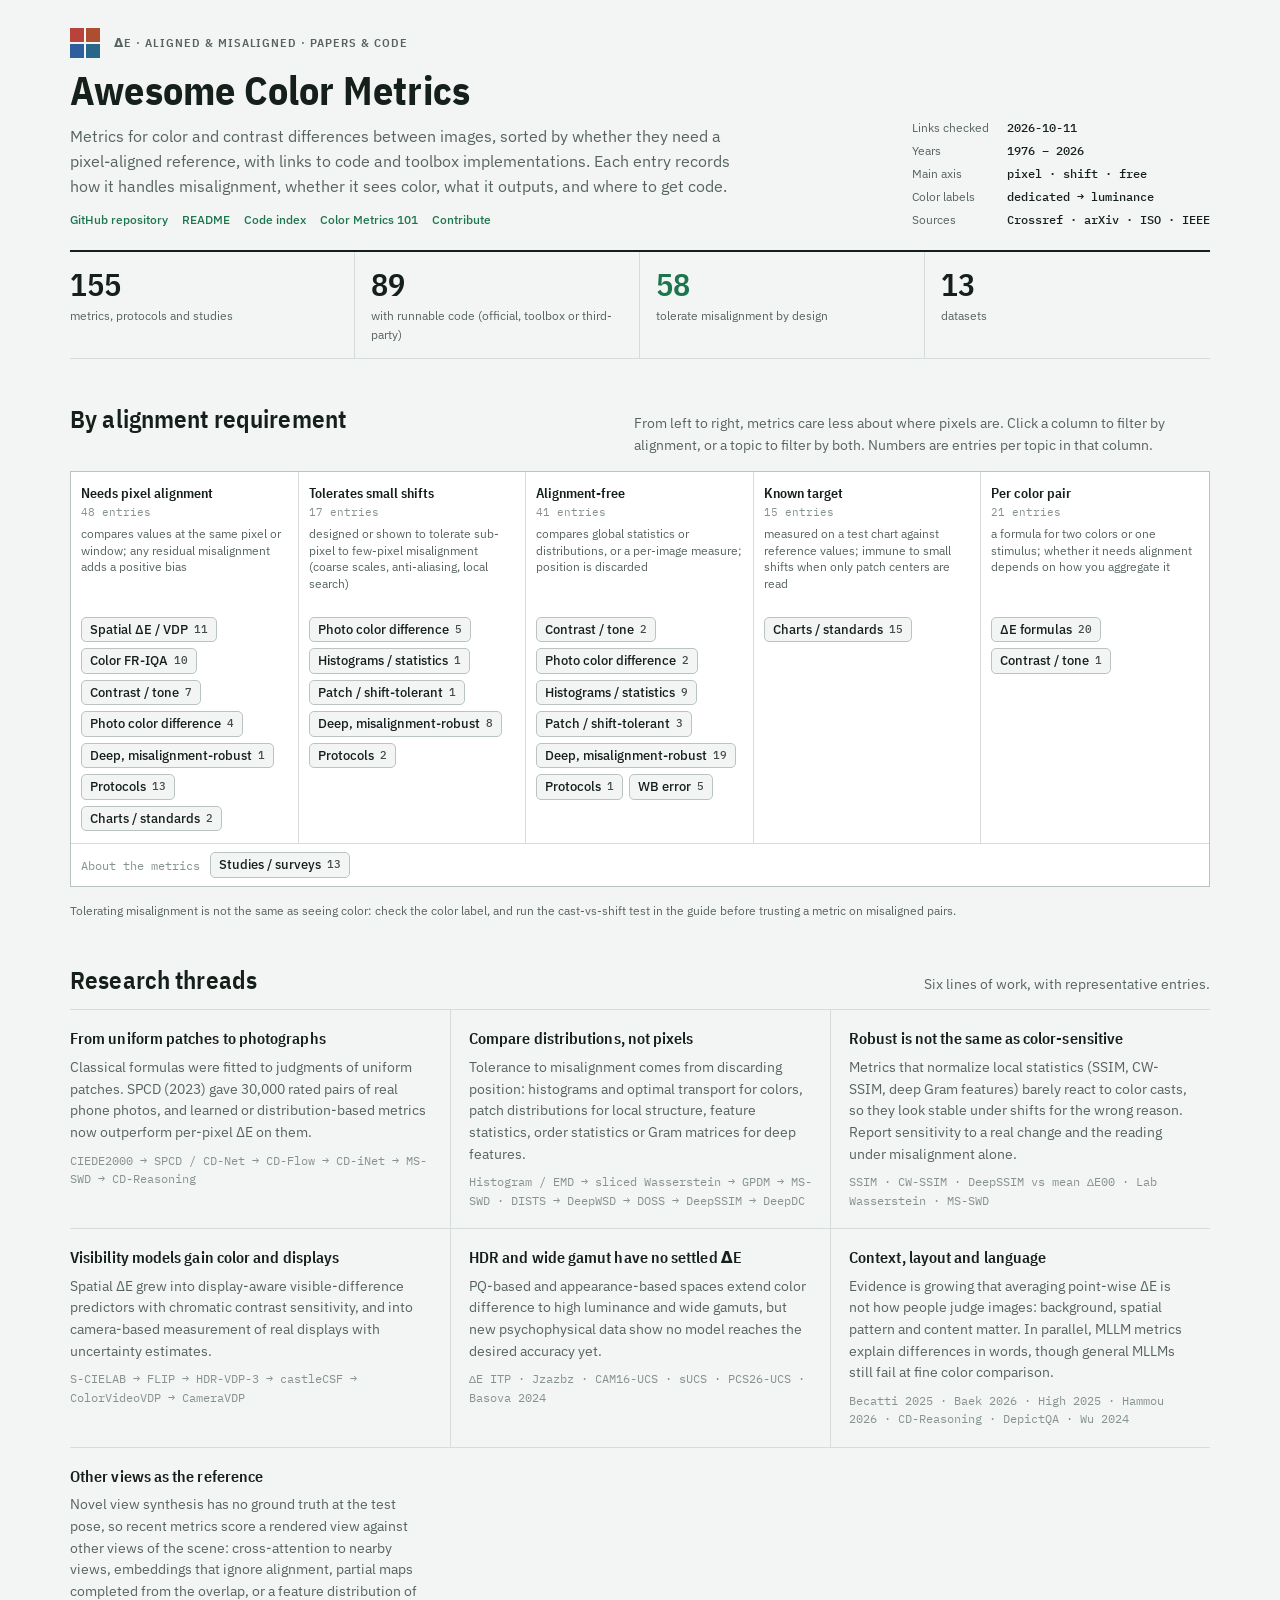
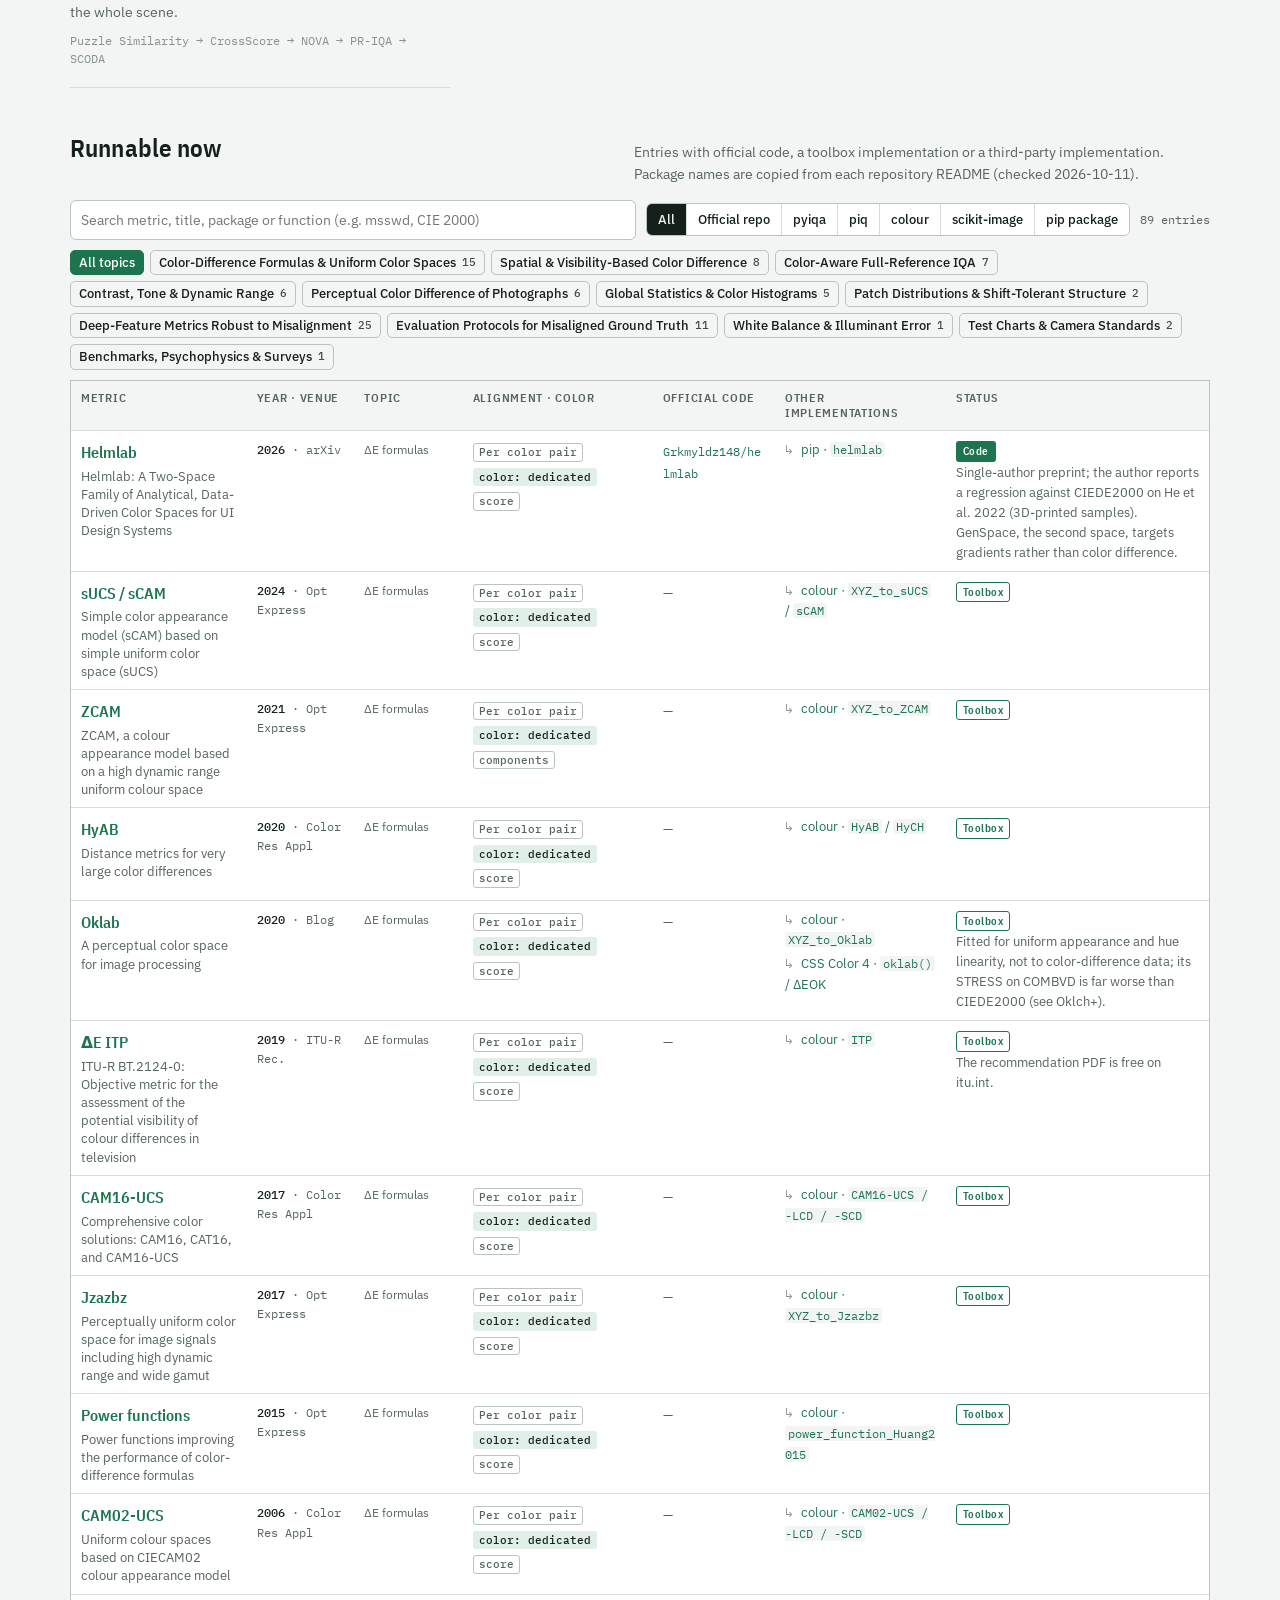
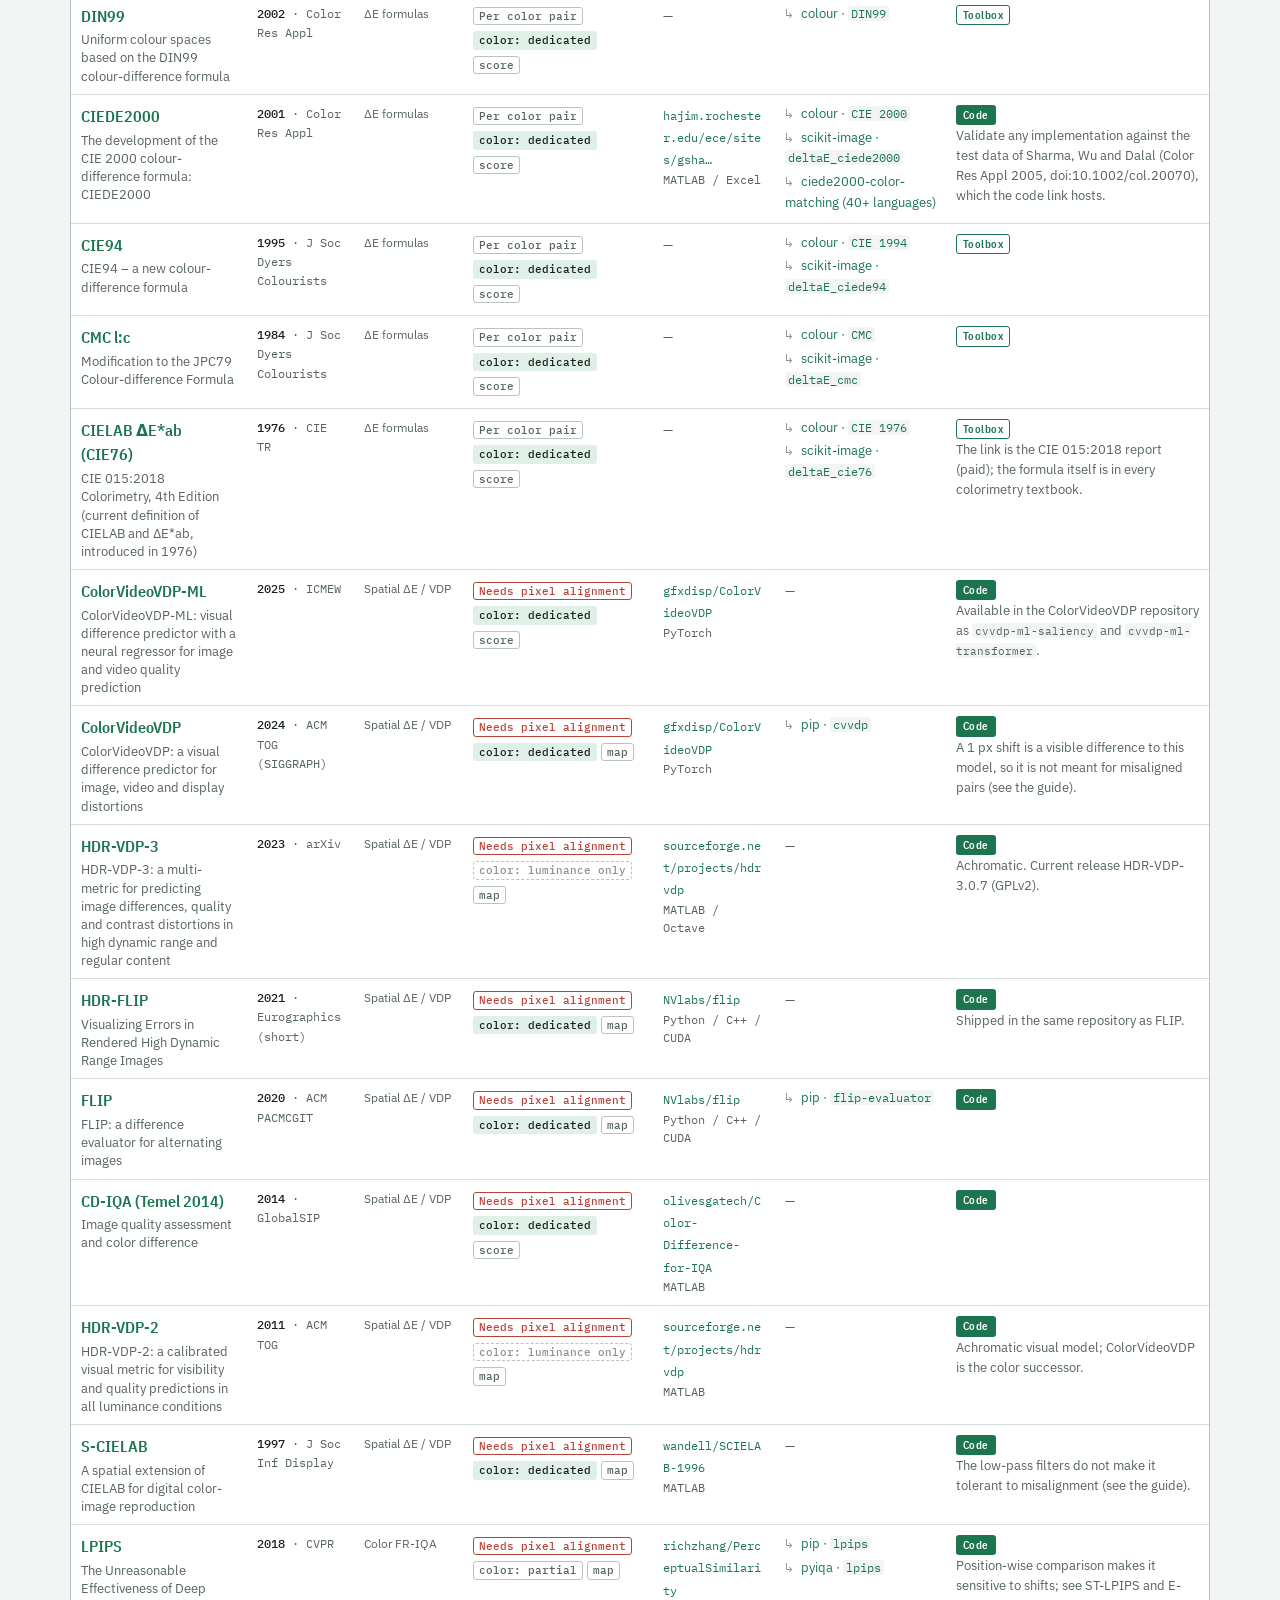
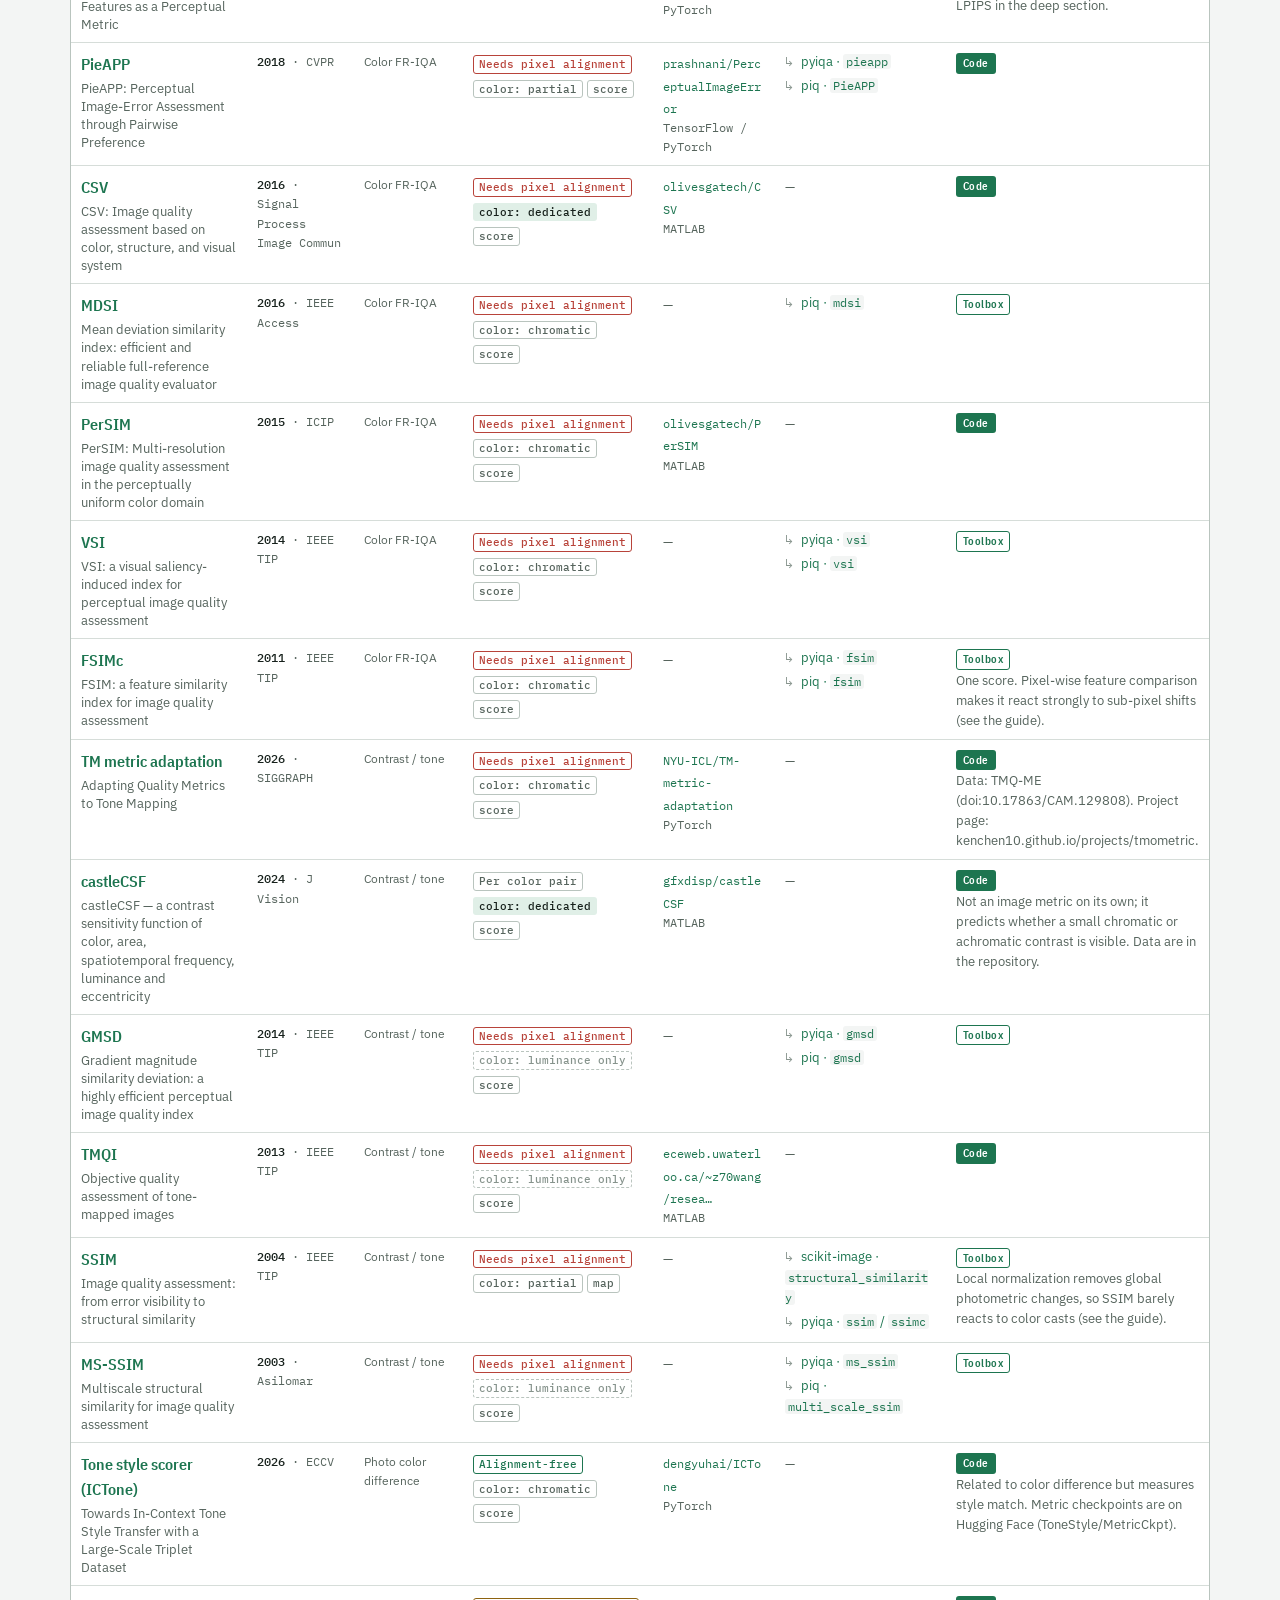
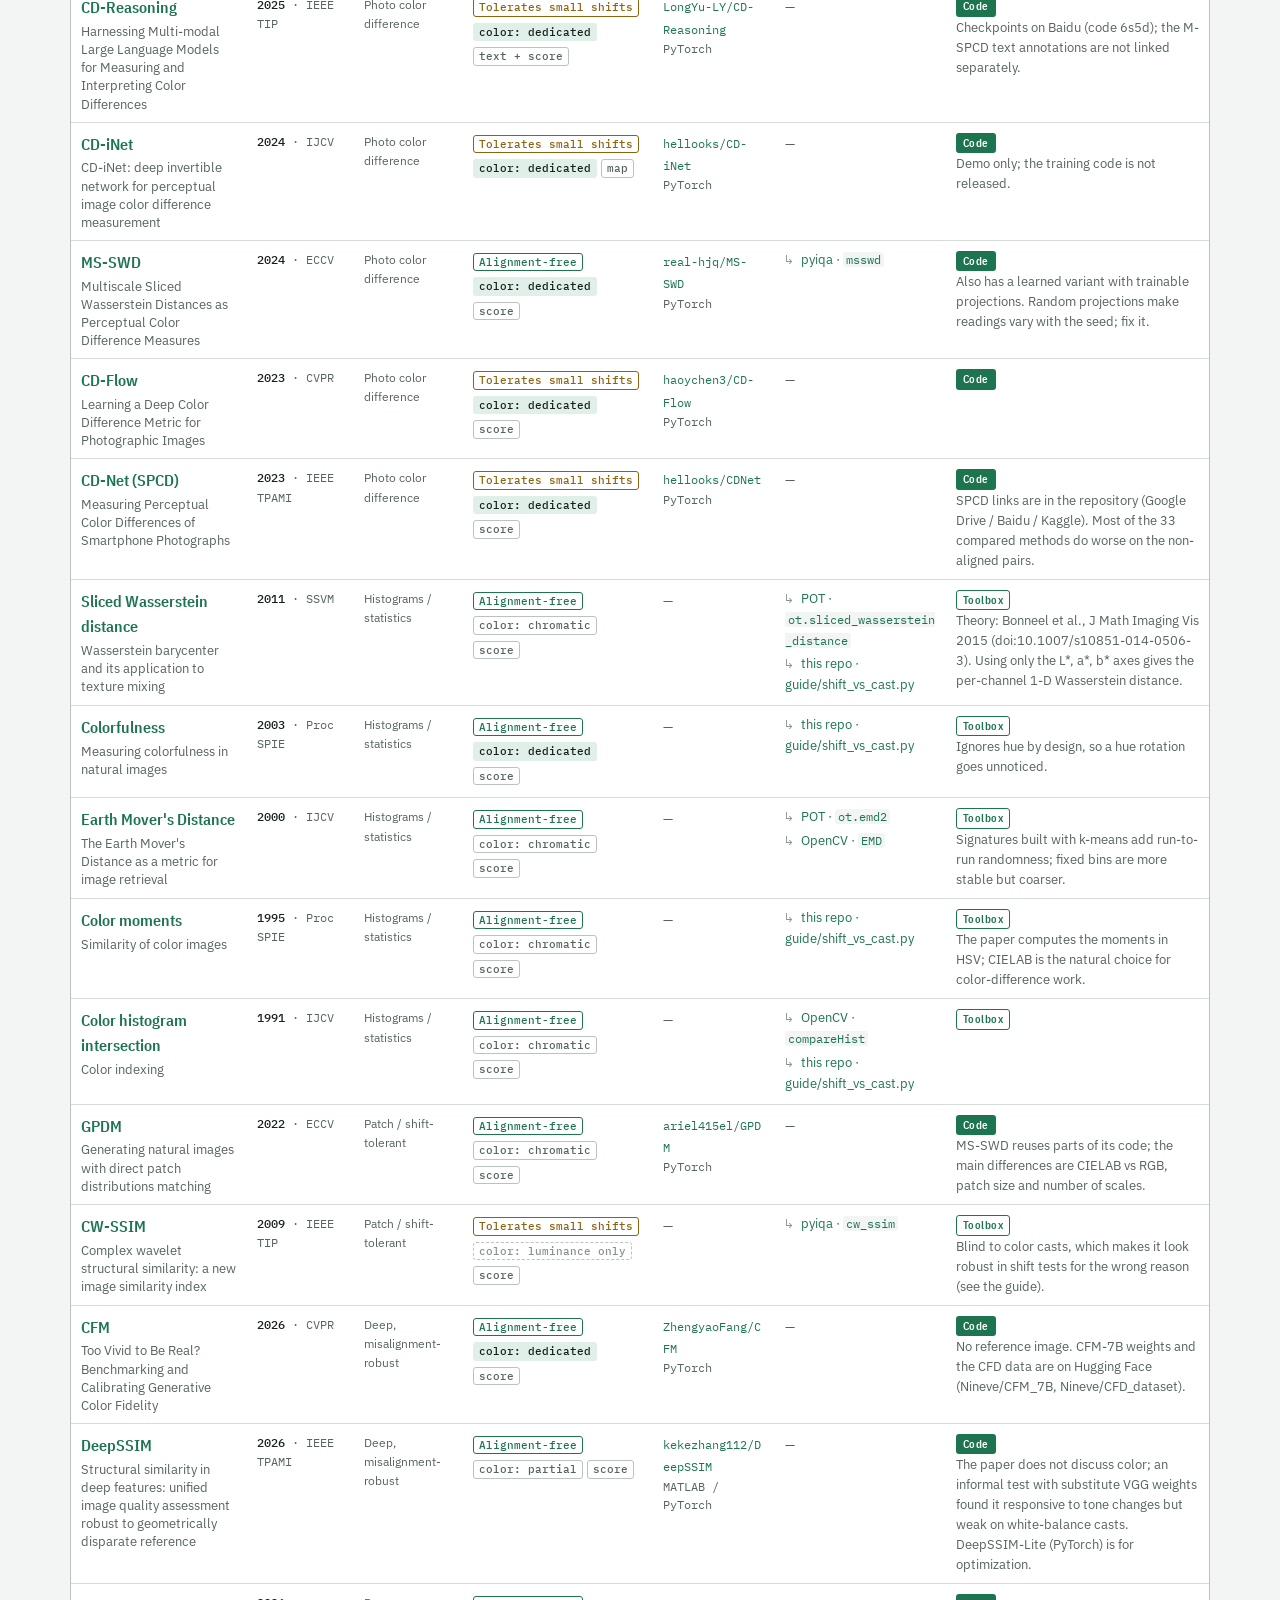
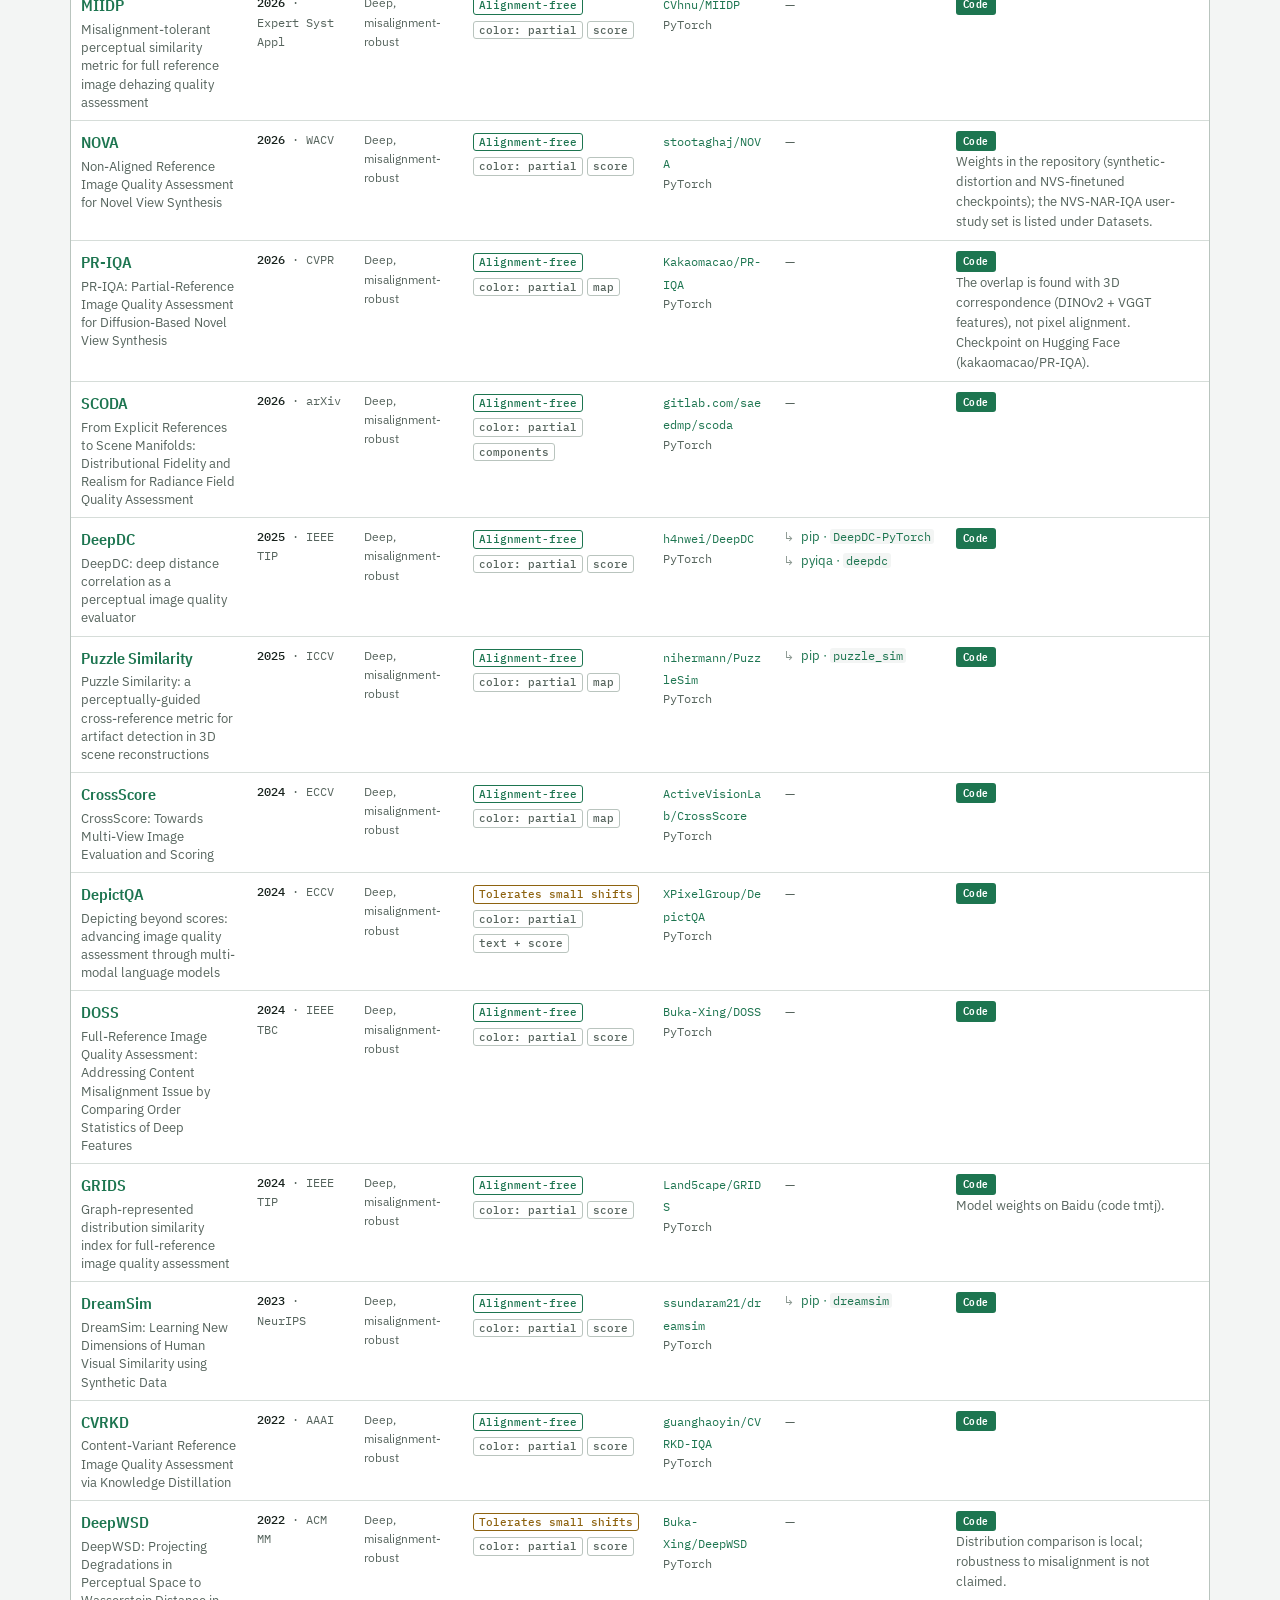
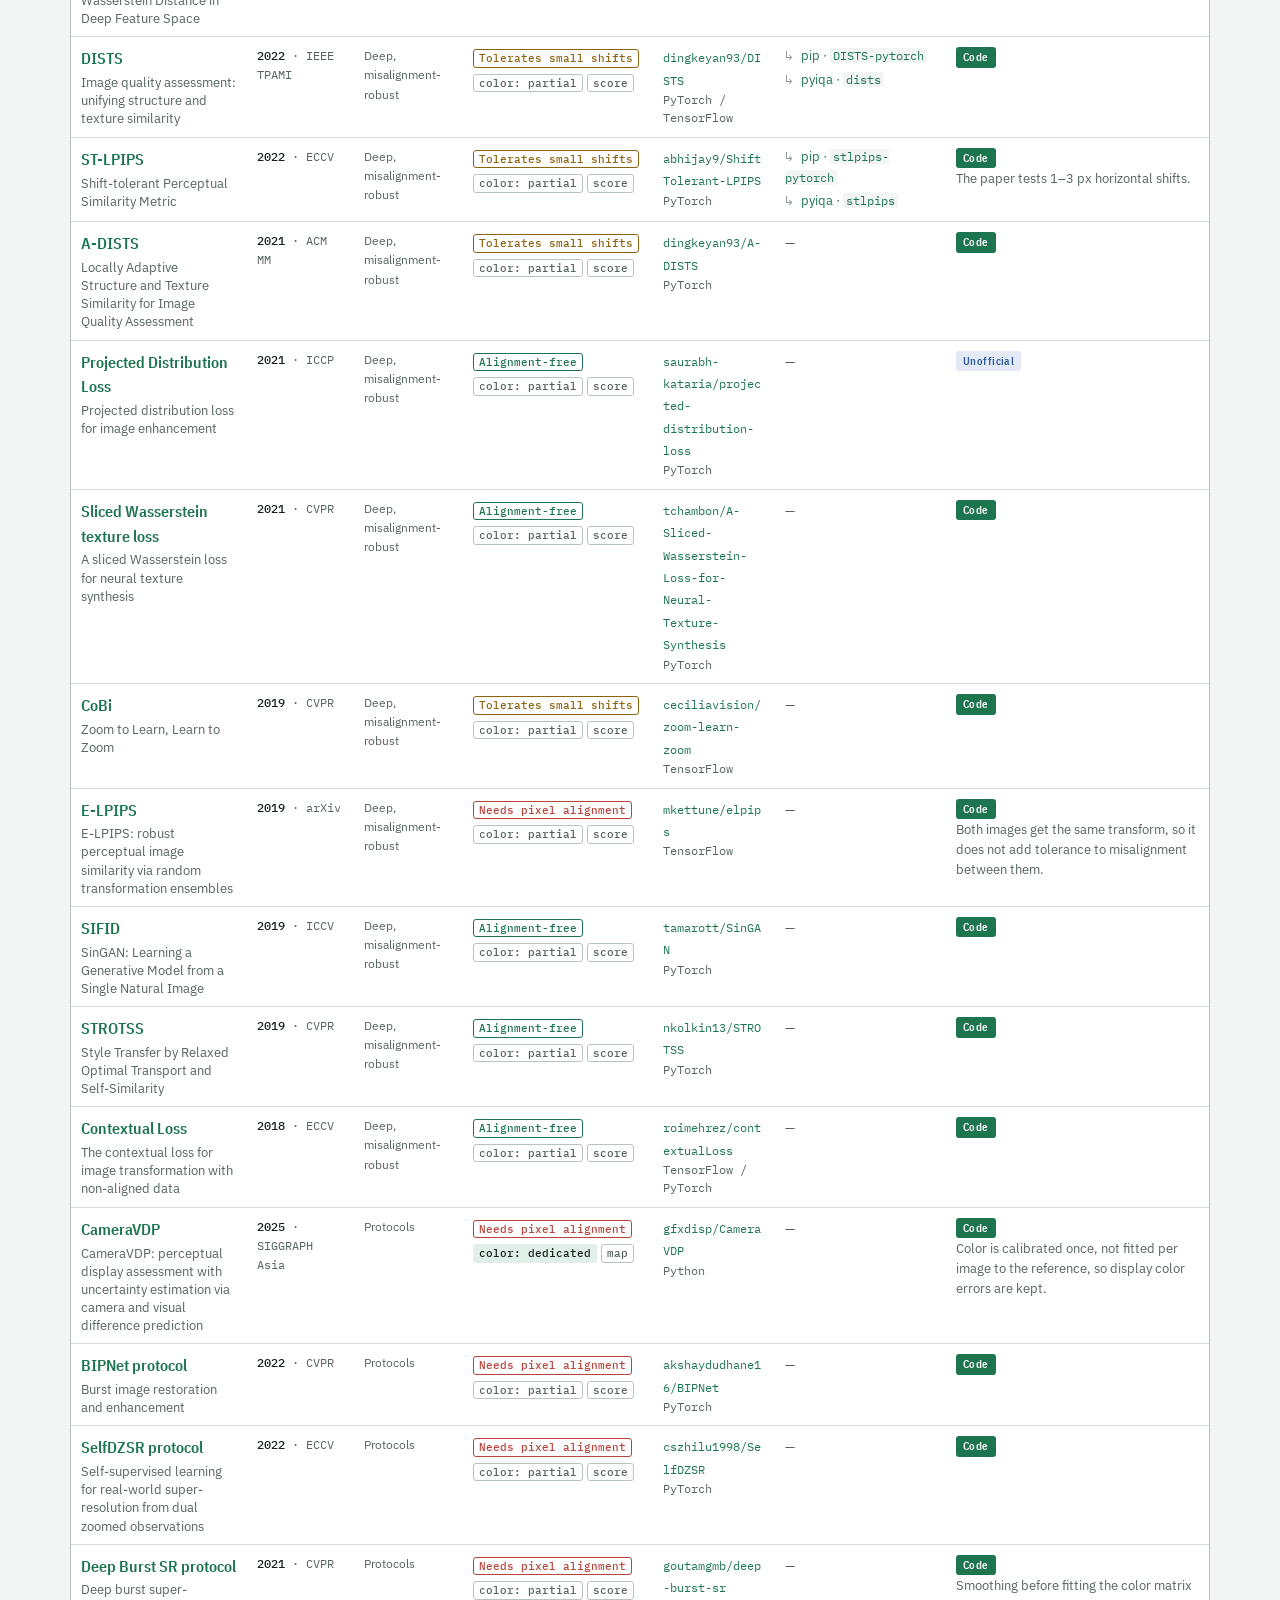
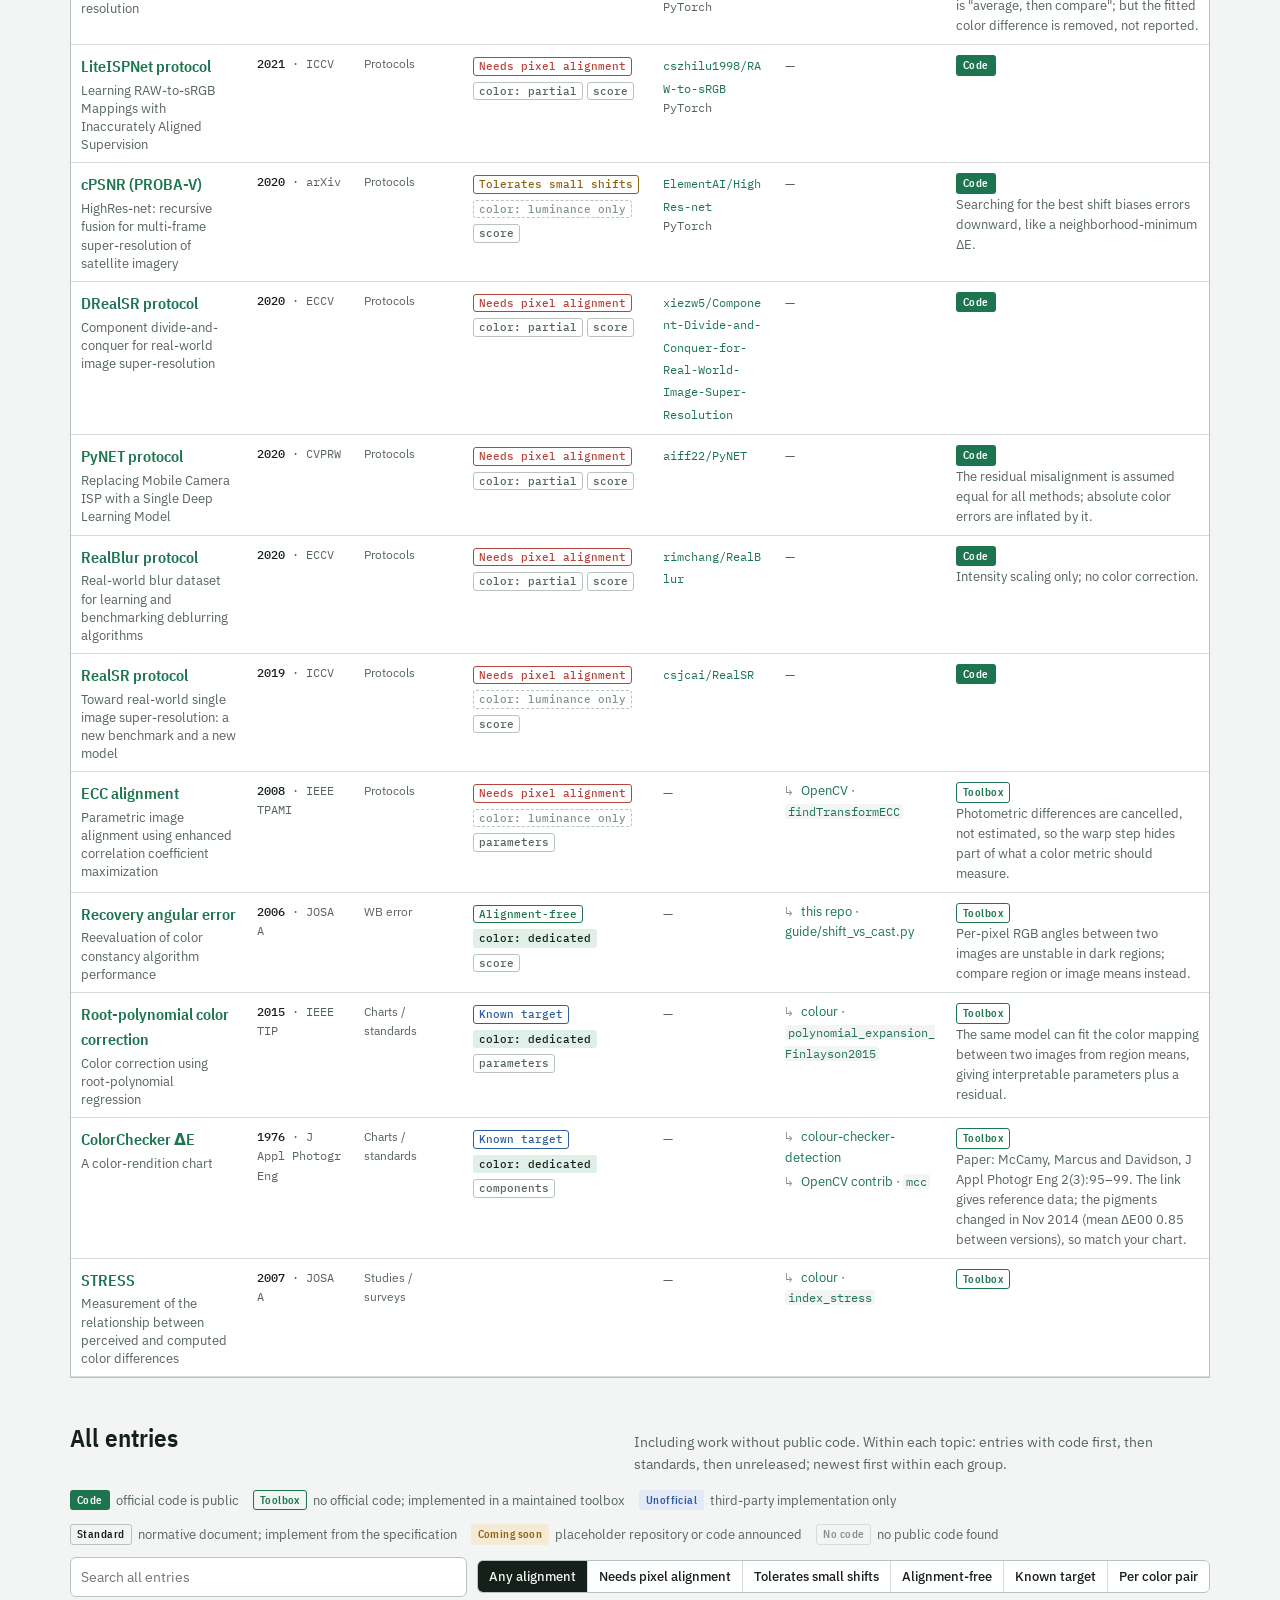
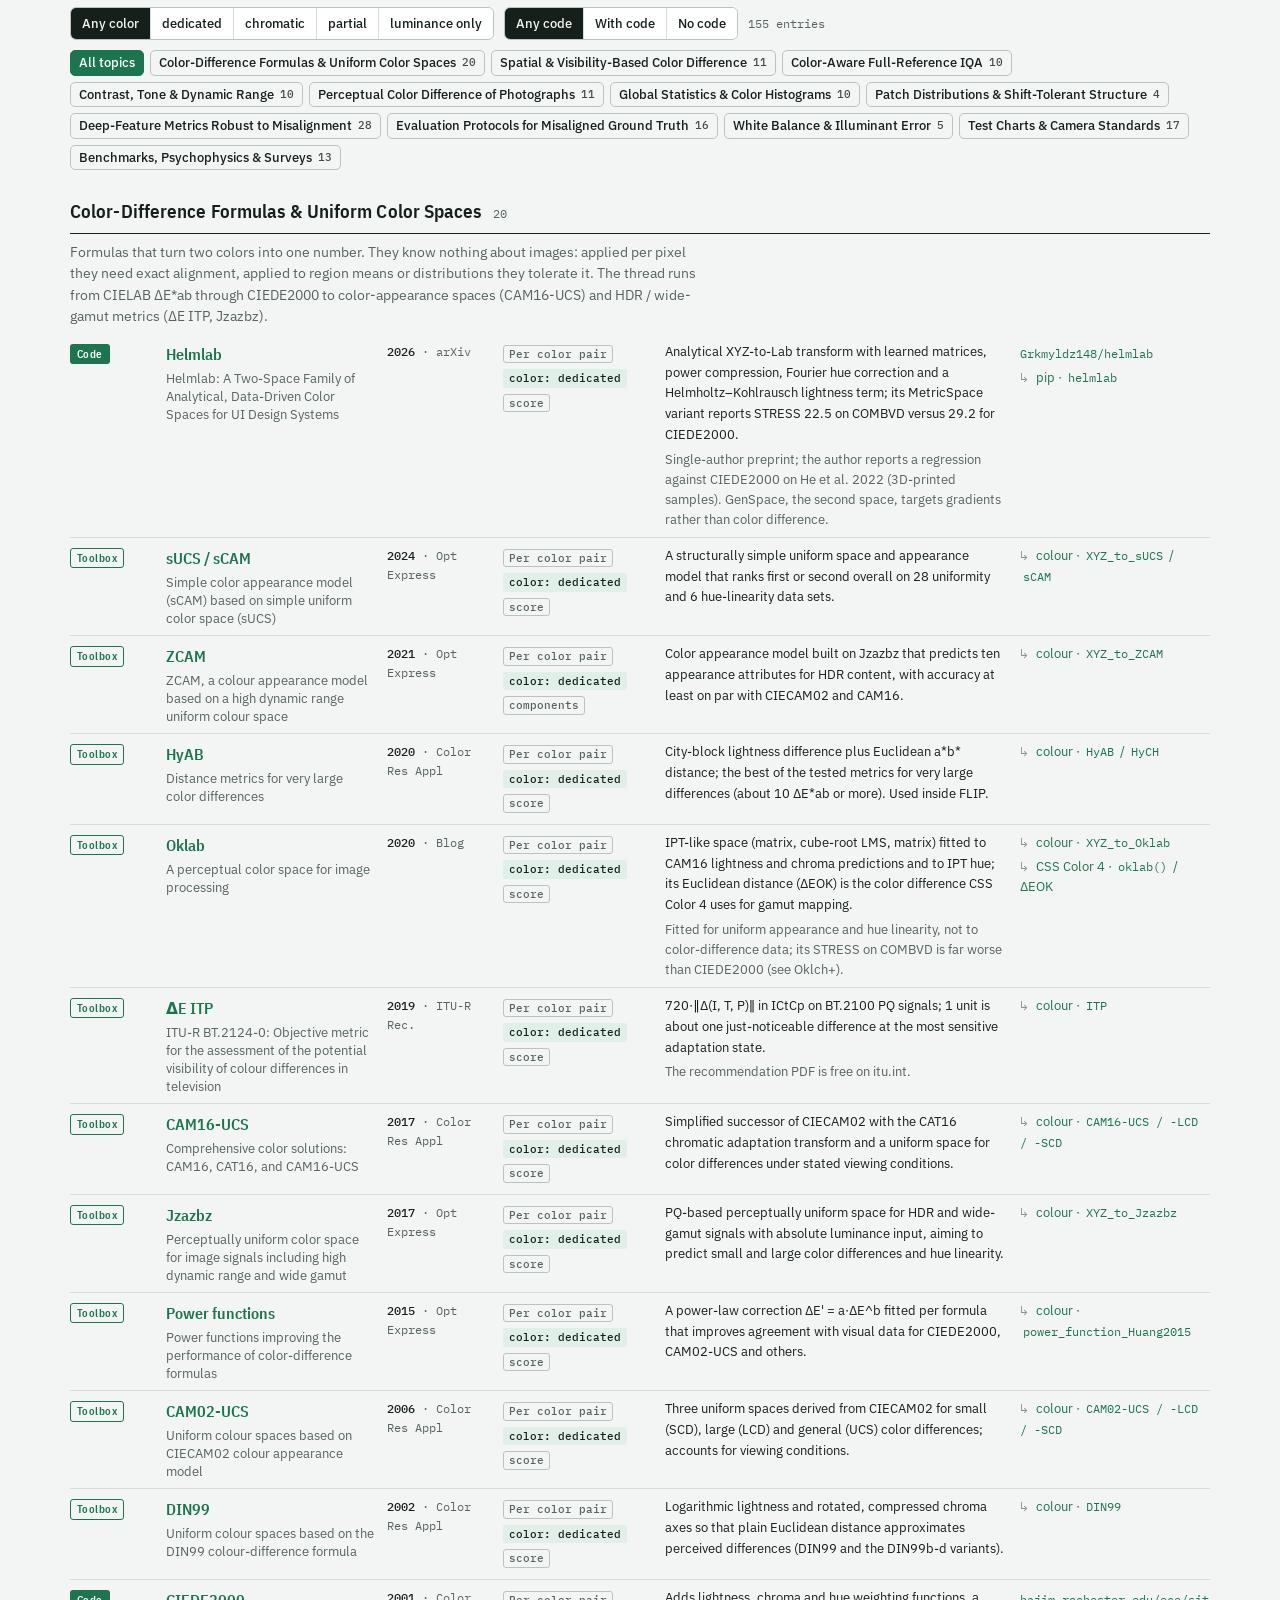
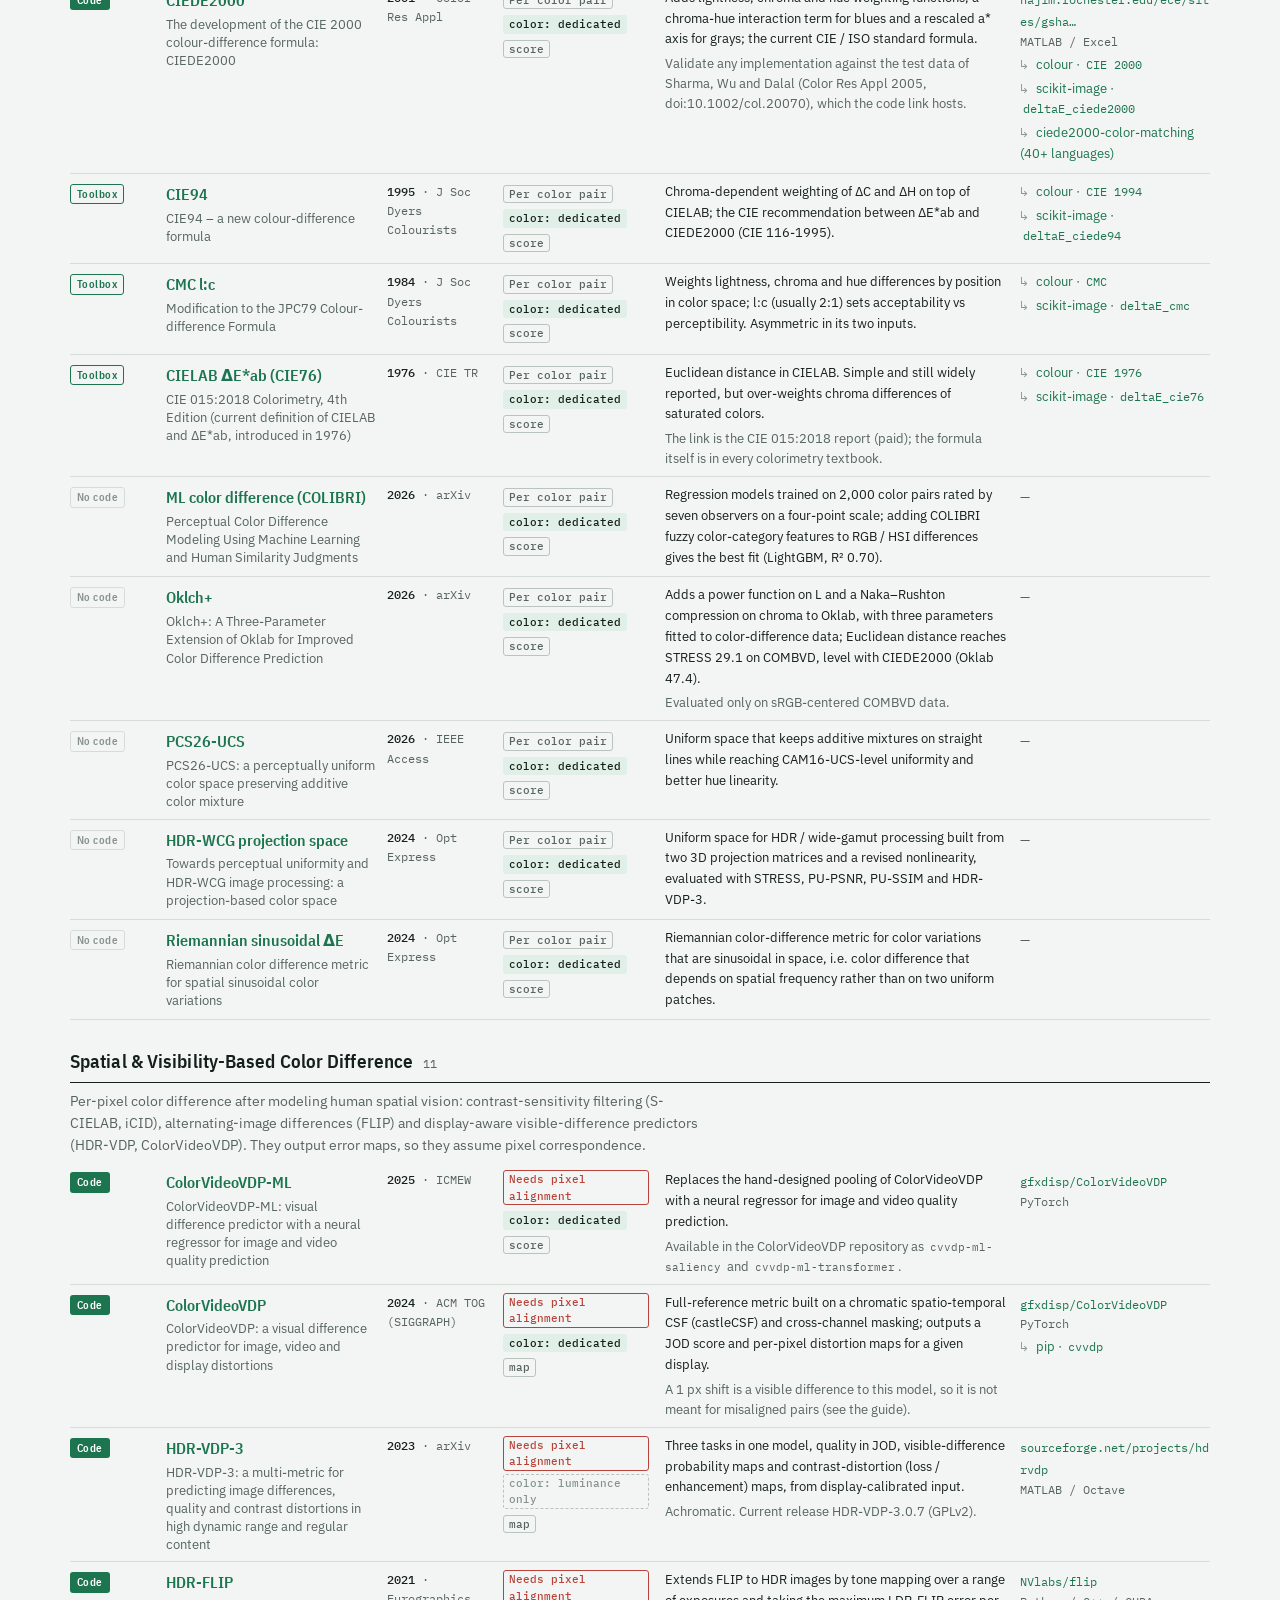
==== commit fb09c099: "Update list (2026-10-11): add 11 metrics, 2 datasets and 2 camera standards; link the page to the cu" ====
--- a/docs/index.html
+++ b/docs/index.html
@@ -4,7 +4,7 @@
 <meta charset="utf-8">
 <meta name="viewport" content="width=device-width, initial-scale=1, viewport-fit=cover">
 <title>Awesome Color Metrics</title>
-<meta name="description" content="144 color and contrast metrics sorted by whether they need pixel-aligned references, with links to papers, code and toolbox implementations (checked 2026-09-30).">
+<meta name="description" content="155 color and contrast metrics sorted by whether they need pixel-aligned references, with links to papers, code and toolbox implementations (checked 2026-10-11).">
 <link rel="preconnect" href="https://fonts.googleapis.com">
 <link rel="preconnect" href="https://fonts.gstatic.com" crossorigin>
 <link rel="stylesheet" href="https://fonts.googleapis.com/css2?family=IBM+Plex+Mono:wght@400;500&family=IBM+Plex+Sans+Condensed:wght@500;600;700&family=IBM+Plex+Sans:wght@400;500;600&display=swap">
@@ -201,7 +201,7 @@
     <nav class="toplinks" aria-label="Repository links"><a href="https://github.com/RoryLi98/Awesome-Color-Metrics">GitHub repository</a><a href="https://github.com/RoryLi98/Awesome-Color-Metrics/blob/main/README.md">README</a><a href="https://github.com/RoryLi98/Awesome-Color-Metrics/blob/main/CODE.md">Code index</a><a href="https://github.com/RoryLi98/Awesome-Color-Metrics/blob/main/guide/color-metrics-101.md">Color Metrics 101</a><a href="https://github.com/RoryLi98/Awesome-Color-Metrics/blob/main/CONTRIBUTING.md">Contribute</a></nav>
   </div>
   <div class="spec" aria-label="Scope">
-    <span>Links checked</span><b>2026-09-30</b>
+    <span>Links checked</span><b>2026-10-11</b>
     <span>Years</span><b>1976 – 2026</b>
     <span>Main axis</span><b>pixel · shift · free</b>
     <span>Color labels</span><b>dedicated → luminance</b>
@@ -209,10 +209,10 @@
   </div>
 </header>
 <div class="stats">
-  <div class="stat"><div class="v">144</div><div class="k">metrics, protocols and studies</div></div>
-  <div class="stat"><div class="v">82</div><div class="k">with runnable code (official, toolbox or third-party)</div></div>
-  <div class="stat hl"><div class="v">53</div><div class="k">tolerate misalignment by design</div></div>
-  <div class="stat"><div class="v">11</div><div class="k">datasets</div></div>
+  <div class="stat"><div class="v">155</div><div class="k">metrics, protocols and studies</div></div>
+  <div class="stat"><div class="v">89</div><div class="k">with runnable code (official, toolbox or third-party)</div></div>
+  <div class="stat hl"><div class="v">58</div><div class="k">tolerate misalignment by design</div></div>
+  <div class="stat"><div class="v">13</div><div class="k">datasets</div></div>
 </div>
 
 <section id="map">
@@ -227,7 +227,7 @@
 </section>
 
 <section id="code">
-  <div class="sec-head"><h2>Runnable now</h2><p>Entries with official code, a toolbox implementation or a third-party implementation. Package names are copied from each repository README (checked 2026-09-30).</p></div>
+  <div class="sec-head"><h2>Runnable now</h2><p>Entries with official code, a toolbox implementation or a third-party implementation. Package names are copied from each repository README (checked 2026-10-11).</p></div>
   <div class="controls">
     <input type="search" id="qC" placeholder="Search metric, title, package or function (e.g. msswd, CIE 2000)" aria-label="Search runnable metrics">
     <div class="seg" role="group" aria-label="Package">
@@ -287,20 +287,20 @@
 <section id="method">
   <div class="sec-head"><h2>How this list was built</h2></div>
   <div class="method">
-    <p>A GitHub survey on 2026-09-30 found no curated list dedicated to color metrics; the closest, Awesome-Image-Quality-Assessment, has a two-entry "Color IQA" subsection. Entries here come from the reference lists and citing papers of SPCD, CD-Flow, CD-iNet, MS-SWD, CD-Reasoning, ColorVideoVDP, HyAB, iCID and DeepSSIM, Crossref keyword searches, the evaluation sections of learned-ISP, burst and real-world super-resolution papers, ISO / IEEE camera standards, and common toolboxes.</p>
-    <p>Paper links were resolved through Crossref, arXiv or the publisher, and repository READMEs were read to confirm official code and package names, on 2026-09-30. Alignment labels follow what each paper claims or what its mechanism implies; “tolerates small shifts” means sub-pixel to a few pixels. A “partial” color label means the paper does not test color.</p>
+    <p>A GitHub survey on 2026-10-11 found no curated list dedicated to color metrics; the closest, Awesome-Image-Quality-Assessment, has a two-entry "Color IQA" subsection. Entries here come from the reference lists and citing papers of SPCD, CD-Flow, CD-iNet, MS-SWD, CD-Reasoning, ColorVideoVDP, HyAB, iCID and DeepSSIM, Crossref keyword searches, the evaluation sections of learned-ISP, burst and real-world super-resolution papers, ISO / IEEE camera standards, and common toolboxes.</p>
+    <p>Paper links were resolved through Crossref, arXiv or the publisher, and repository READMEs were read to confirm official code and package names, on 2026-10-11. Alignment labels follow what each paper claims or what its mechanism implies; “tolerates small shifts” means sub-pixel to a few pixels. A “partial” color label means the paper does not test color.</p>
     <p>Known gaps: not a systematic review; IEEE Xplore and ACM DL were not searched exhaustively. Out of scope: no-reference quality models without a color component, color constancy algorithms, colorization and color transfer, and video-only temporal metrics. Found a gap or a wrong label? <a href="https://github.com/RoryLi98/Awesome-Color-Metrics/blob/main/CONTRIBUTING.md">Contributions are welcome.</a></p>
   </div>
 </section>
 
-<footer><span>Awesome Color Metrics · generated from the YAML data in <a href="https://github.com/RoryLi98/Awesome-Color-Metrics">the repository</a> · CC0-1.0</span><span class="mono">data: 144 entries · 11 datasets · checked 2026-09-30</span></footer>
+<footer><span>Awesome Color Metrics · generated from the YAML data in <a href="https://github.com/RoryLi98/Awesome-Color-Metrics">the repository</a> · CC0-1.0</span><span class="mono">data: 155 entries · 13 datasets · checked 2026-10-11</span></footer>
 </div>
 
 <script>
-const P = [{"n":"CIELAB ΔE*ab (CIE76)","t":"CIE 015:2018 Colorimetry, 4th Edition (current definition of CIELAB and ΔE*ab, introduced in 1976)","v":"CIE TR","y":1976,"c":"formula","s":"Euclidean distance in CIELAB. Simple and still widely reported, but over-weights chroma differences of saturated colors.","p":"https://doi.org/10.25039/TR.015.2018","g":"","st":"T","im":[["colour · `CIE 1976`","https://github.com/colour-science/colour"],["scikit-image · `deltaE_cie76`","https://github.com/scikit-image/scikit-image"]],"note":"The link is the CIE 015:2018 report (paid); the formula itself is in every colorimetry textbook.","fw":"","a":"pair","k":"dedicated","o":"score"},{"n":"CMC l:c","t":"Modification to the JPC79 Colour-difference Formula","v":"J Soc Dyers Colourists","y":1984,"c":"formula","s":"Weights lightness, chroma and hue differences by position in color space; l:c (usually 2:1) sets acceptability vs perceptibility. Asymmetric in its two inputs.","p":"https://doi.org/10.1111/j.1478-4408.1984.tb00969.x","g":"","st":"T","im":[["colour · `CMC`","https://github.com/colour-science/colour"],["scikit-image · `deltaE_cmc`","https://github.com/scikit-image/scikit-image"]],"note":"","fw":"","a":"pair","k":"dedicated","o":"score"},{"n":"CIE94","t":"CIE94 – a new colour-difference formula","v":"J Soc Dyers Colourists","y":1995,"c":"formula","s":"Chroma-dependent weighting of ΔC and ΔH on top of CIELAB; the CIE recommendation between ΔE*ab and CIEDE2000 (CIE 116-1995).","p":"https://doi.org/10.1111/j.1478-4408.1995.tb01688.x","g":"","st":"T","im":[["colour · `CIE 1994`","https://github.com/colour-science/colour"],["scikit-image · `deltaE_ciede94`","https://github.com/scikit-image/scikit-image"]],"note":"","fw":"","a":"pair","k":"dedicated","o":"score"},{"n":"CIEDE2000","t":"The development of the CIE 2000 colour-difference formula: CIEDE2000","v":"Color Res Appl","y":2001,"c":"formula","s":"Adds lightness, chroma and hue weighting functions, a chroma-hue interaction term for blues and a rescaled a* axis for grays; the current CIE / ISO standard formula.","p":"https://doi.org/10.1002/col.1049","g":"https://hajim.rochester.edu/ece/sites/gsharma/ciede2000/","st":"C","im":[["colour · `CIE 2000`","https://github.com/colour-science/colour"],["scikit-image · `deltaE_ciede2000`","https://github.com/scikit-image/scikit-image"],["ciede2000-color-matching (40+ languages)","https://github.com/michel-leonard/ciede2000-color-matching"]],"note":"Validate any implementation against the test data of Sharma, Wu and Dalal (Color Res Appl 2005, doi:10.1002/col.20070), which the code link hosts.","fw":"MATLAB / Excel","a":"pair","k":"dedicated","o":"score"},{"n":"DIN99","t":"Uniform colour spaces based on the DIN99 colour-difference formula","v":"Color Res Appl","y":2002,"c":"formula","s":"Logarithmic lightness and rotated, compressed chroma axes so that plain Euclidean distance approximates perceived differences (DIN99 and the DIN99b-d variants).","p":"https://doi.org/10.1002/col.10066","g":"","st":"T","im":[["colour · `DIN99`","https://github.com/colour-science/colour"]],"note":"","fw":"","a":"pair","k":"dedicated","o":"score"},{"n":"CAM02-UCS","t":"Uniform colour spaces based on CIECAM02 colour appearance model","v":"Color Res Appl","y":2006,"c":"formula","s":"Three uniform spaces derived from CIECAM02 for small (SCD), large (LCD) and general (UCS) color differences; accounts for viewing conditions.","p":"https://doi.org/10.1002/col.20227","g":"","st":"T","im":[["colour · `CAM02-UCS / -LCD / -SCD`","https://github.com/colour-science/colour"]],"note":"","fw":"","a":"pair","k":"dedicated","o":"score"},{"n":"Power functions","t":"Power functions improving the performance of color-difference formulas","v":"Opt Express","y":2015,"c":"formula","s":"A power-law correction ΔE' = a·ΔE^b fitted per formula that improves agreement with visual data for CIEDE2000, CAM02-UCS and others.","p":"https://doi.org/10.1364/OE.23.000597","g":"","st":"T","im":[["colour · `power_function_Huang2015`","https://github.com/colour-science/colour"]],"note":"","fw":"","a":"pair","k":"dedicated","o":"score"},{"n":"CAM16-UCS","t":"Comprehensive color solutions: CAM16, CAT16, and CAM16-UCS","v":"Color Res Appl","y":2017,"c":"formula","s":"Simplified successor of CIECAM02 with the CAT16 chromatic adaptation transform and a uniform space for color differences under stated viewing conditions.","p":"https://doi.org/10.1002/col.22131","g":"","st":"T","im":[["colour · `CAM16-UCS / -LCD / -SCD`","https://github.com/colour-science/colour"]],"note":"","fw":"","a":"pair","k":"dedicated","o":"score"},{"n":"Jzazbz","t":"Perceptually uniform color space for image signals including high dynamic range and wide gamut","v":"Opt Express","y":2017,"c":"formula","s":"PQ-based perceptually uniform space for HDR and wide-gamut signals with absolute luminance input, aiming to predict small and large color differences and hue linearity.","p":"https://doi.org/10.1364/OE.25.015131","g":"","st":"T","im":[["colour · `XYZ_to_Jzazbz`","https://github.com/colour-science/colour"]],"note":"","fw":"","a":"pair","k":"dedicated","o":"score"},{"n":"ΔE ITP","t":"ITU-R BT.2124-0: Objective metric for the assessment of the potential visibility of colour differences in television","v":"ITU-R Rec.","y":2019,"c":"formula","s":"720·‖Δ(I, T, P)‖ in ICtCp on BT.2100 PQ signals; 1 unit is about one just-noticeable difference at the most sensitive adaptation state.","p":"https://www.itu.int/rec/R-REC-BT.2124-0-201901-I/en","g":"","st":"T","im":[["colour · `ITP`","https://github.com/colour-science/colour"]],"note":"The recommendation PDF is free on itu.int.","fw":"","a":"pair","k":"dedicated","o":"score"},{"n":"HyAB","t":"Distance metrics for very large color differences","v":"Color Res Appl","y":2020,"c":"formula","s":"City-block lightness difference plus Euclidean a*b* distance; the best of the tested metrics for very large differences (about 10 ΔE*ab or more). Used inside FLIP.","p":"https://doi.org/10.1002/col.22451","g":"","st":"T","im":[["colour · `HyAB` / `HyCH`","https://github.com/colour-science/colour"]],"note":"","fw":"","a":"pair","k":"dedicated","o":"score"},{"n":"ZCAM","t":"ZCAM, a colour appearance model based on a high dynamic range uniform colour space","v":"Opt Express","y":2021,"c":"formula","s":"Color appearance model built on Jzazbz that predicts ten appearance attributes for HDR content, with accuracy at least on par with CIECAM02 and CAM16.","p":"https://doi.org/10.1364/OE.413659","g":"","st":"T","im":[["colour · `XYZ_to_ZCAM`","https://github.com/colour-science/colour"]],"note":"","fw":"","a":"pair","k":"dedicated","o":"components"},{"n":"sUCS / sCAM","t":"Simple color appearance model (sCAM) based on simple uniform color space (sUCS)","v":"Opt Express","y":2024,"c":"formula","s":"A structurally simple uniform space and appearance model that ranks first or second overall on 28 uniformity and 6 hue-linearity data sets.","p":"https://doi.org/10.1364/OE.510196","g":"","st":"T","im":[["colour · `XYZ_to_sUCS` / `sCAM`","https://github.com/colour-science/colour"]],"note":"","fw":"","a":"pair","k":"dedicated","o":"score"},{"n":"HDR-WCG projection space","t":"Towards perceptual uniformity and HDR-WCG image processing: a projection-based color space","v":"Opt Express","y":2024,"c":"formula","s":"Uniform space for HDR / wide-gamut processing built from two 3D projection matrices and a revised nonlinearity, evaluated with STRESS, PU-PSNR, PU-SSIM and HDR-VDP-3.","p":"https://doi.org/10.1364/OE.530213","g":"","st":"N","im":[],"note":"","fw":"","a":"pair","k":"dedicated","o":"score"},{"n":"Riemannian sinusoidal ΔE","t":"Riemannian color difference metric for spatial sinusoidal color variations","v":"Opt Express","y":2024,"c":"formula","s":"Riemannian color-difference metric for color variations that are sinusoidal in space, i.e. color difference that depends on spatial frequency rather than on two uniform patches.","p":"https://doi.org/10.1364/OE.520947","g":"","st":"N","im":[],"note":"","fw":"","a":"pair","k":"dedicated","o":"score"},{"n":"PCS26-UCS","t":"PCS26-UCS: a perceptually uniform color space preserving additive color mixture","v":"IEEE Access","y":2026,"c":"formula","s":"Uniform space that keeps additive mixtures on straight lines while reaching CAM16-UCS-level uniformity and better hue linearity.","p":"https://doi.org/10.1109/ACCESS.2026.3728597","g":"","st":"N","im":[],"note":"","fw":"","a":"pair","k":"dedicated","o":"score"},{"n":"S-CIELAB","t":"A spatial extension of CIELAB for digital color-image reproduction","v":"J Soc Inf Display","y":1997,"c":"spatial","s":"Converts to an opponent space, blurs each channel with its own contrast-sensitivity filter, converts back and computes per-pixel ΔE; needs viewing distance in pixels per degree.","p":"https://doi.org/10.1889/1.1985127","g":"https://github.com/wandell/SCIELAB-1996","st":"C","im":[],"note":"The low-pass filters do not make it tolerant to misalignment (see the guide).","fw":"MATLAB","a":"pixel","k":"dedicated","o":"map"},{"n":"CID","t":"Image-difference prediction: from grayscale to color","v":"IEEE TIP","y":2013,"c":"spatial","s":"Normalize, extract lightness / chroma / hue / structure features, combine into an image-difference score with interpretable terms; tuned on gamut-mapped images.","p":"https://doi.org/10.1109/TIP.2012.2216279","g":"","st":"N","im":[],"note":"","fw":"","a":"pixel","k":"dedicated","o":"components"},{"n":"iCID","t":"Color-image quality assessment: from prediction to optimization","v":"IEEE TIP","y":2014,"c":"spatial","s":"Improved CID that can be used as an optimization target for gamut mapping without artifacts, while predicting subjective data better than CID.","p":"https://doi.org/10.1109/TIP.2014.2302684","g":"","st":"N","im":[],"note":"","fw":"","a":"pixel","k":"dedicated","o":"components"},{"n":"MS-iCID","t":"Evaluating the multi-scale iCID metric","v":"Proc SPIE","y":2015,"c":"spatial","s":"Multi-scale version of iCID evaluated against subjective image-difference data.","p":"https://doi.org/10.1117/12.2078879","g":"","st":"N","im":[],"note":"","fw":"","a":"pixel","k":"dedicated","o":"score"},{"n":"FLIP","t":"FLIP: a difference evaluator for alternating images","v":"ACM PACMCGIT","y":2020,"c":"spatial","s":"Error map approximating what a viewer sees when flipping between two images; CSF-filtered HyAB color pipeline combined with an edge / point feature pipeline.","p":"https://doi.org/10.1145/3406183","g":"https://github.com/NVlabs/flip","st":"C","im":[["pip · `flip-evaluator`","https://pypi.org/project/flip-evaluator/"]],"note":"","fw":"Python / C++ / CUDA","a":"pixel","k":"dedicated","o":"map"},{"n":"HDR-FLIP","t":"Visualizing Errors in Rendered High Dynamic Range Images","v":"Eurographics (short)","y":2021,"c":"spatial","s":"Extends FLIP to HDR images by tone mapping over a range of exposures and taking the maximum LDR-FLIP error per pixel.","p":"https://doi.org/10.2312/egs.20211015","g":"https://github.com/NVlabs/flip","st":"C","im":[],"note":"Shipped in the same repository as FLIP.","fw":"Python / C++ / CUDA","a":"pixel","k":"dedicated","o":"map"},{"n":"HDR-VDP-2","t":"HDR-VDP-2: a calibrated visual metric for visibility and quality predictions in all luminance conditions","v":"ACM TOG","y":2011,"c":"spatial","s":"Visual model of optics, photoreceptors, contrast sensitivity and masking that predicts visibility maps and quality for any luminance range, from absolute photometric input.","p":"https://doi.org/10.1145/2010324.1964935","g":"https://sourceforge.net/projects/hdrvdp/","st":"C","im":[],"note":"Achromatic visual model; ColorVideoVDP is the color successor.","fw":"MATLAB","a":"pixel","k":"luminance","o":"map"},{"n":"HDR-VDP-3","t":"HDR-VDP-3: a multi-metric for predicting image differences, quality and contrast distortions in high dynamic range and regular content","v":"arXiv","y":2023,"c":"spatial","s":"Three tasks in one model, quality in JOD, visible-difference probability maps and contrast-distortion (loss / enhancement) maps, from display-calibrated input.","p":"https://arxiv.org/abs/2304.13625","g":"https://sourceforge.net/projects/hdrvdp/","st":"C","im":[],"note":"Achromatic. Current release HDR-VDP-3.0.7 (GPLv2).","fw":"MATLAB / Octave","a":"pixel","k":"luminance","o":"map"},{"n":"ColorVideoVDP","t":"ColorVideoVDP: a visual difference predictor for image, video and display distortions","v":"ACM TOG (SIGGRAPH)","y":2024,"c":"spatial","s":"Full-reference metric built on a chromatic spatio-temporal CSF (castleCSF) and cross-channel masking; outputs a JOD score and per-pixel distortion maps for a given display.","p":"https://doi.org/10.1145/3658144","g":"https://github.com/gfxdisp/ColorVideoVDP","st":"C","im":[["pip · `cvvdp`","https://pypi.org/project/cvvdp/"]],"note":"A 1 px shift is a visible difference to this model, so it is not meant for misaligned pairs (see the guide).","fw":"PyTorch","a":"pixel","k":"dedicated","o":"map"},{"n":"ColorVideoVDP-ML","t":"ColorVideoVDP-ML: visual difference predictor with a neural regressor for image and video quality prediction","v":"ICMEW","y":2025,"c":"spatial","s":"Replaces the hand-designed pooling of ColorVideoVDP with a neural regressor for image and video quality prediction.","p":"https://doi.org/10.1109/ICMEW68306.2025.11152234","g":"https://github.com/gfxdisp/ColorVideoVDP","st":"C","im":[],"note":"Available in the ColorVideoVDP repository as `cvvdp-ml-saliency` and `cvvdp-ml-transformer`.","fw":"PyTorch","a":"pixel","k":"dedicated","o":"score"},{"n":"CD-IQA (Temel 2014)","t":"Image quality assessment and color difference","v":"GlobalSIP","y":2014,"c":"spatial","s":"Studies how per-pixel color-difference equations perform as full-reference quality estimators and how to pool them.","p":"https://doi.org/10.1109/GlobalSIP.2014.7032265","g":"https://github.com/olivesgatech/Color-Difference-for-IQA","st":"C","im":[],"note":"","fw":"MATLAB","a":"pixel","k":"dedicated","o":"score"},{"n":"FSIMc","t":"FSIM: a feature similarity index for image quality assessment","v":"IEEE TIP","y":2011,"c":"friqa","s":"Phase congruency and gradient magnitude similarity on luminance, plus a chrominance similarity term in YIQ for the color version FSIMc.","p":"https://doi.org/10.1109/TIP.2011.2109730","g":"","st":"T","im":[["pyiqa · `fsim`","https://github.com/chaofengc/IQA-PyTorch"],["piq · `fsim`","https://github.com/photosynthesis-team/piq"]],"note":"One score. Pixel-wise feature comparison makes it react strongly to sub-pixel shifts (see the guide).","fw":"","a":"pixel","k":"chromatic","o":"score"},{"n":"VSI","t":"VSI: a visual saliency-induced index for perceptual image quality assessment","v":"IEEE TIP","y":2014,"c":"friqa","s":"Uses a visual saliency map both as a similarity feature and as the pooling weight, combined with gradient and chrominance similarity in an opponent space.","p":"https://doi.org/10.1109/TIP.2014.2346028","g":"","st":"T","im":[["pyiqa · `vsi`","https://github.com/chaofengc/IQA-PyTorch"],["piq · `vsi`","https://github.com/photosynthesis-team/piq"]],"note":"","fw":"","a":"pixel","k":"chromatic","o":"score"},{"n":"MDSI","t":"Mean deviation similarity index: efficient and reliable full-reference image quality evaluator","v":"IEEE Access","y":2016,"c":"friqa","s":"Gradient similarity plus a joint chromaticity similarity in a Gaussian color model, pooled by deviation into one score (0 is perfect).","p":"https://doi.org/10.1109/ACCESS.2016.2604042","g":"","st":"T","im":[["piq · `mdsi`","https://github.com/photosynthesis-team/piq"]],"note":"","fw":"","a":"pixel","k":"chromatic","o":"score"},{"n":"QSSIM","t":"Quaternion Structural Similarity: A New Quality Index for Color Images","v":"IEEE TIP","y":2012,"c":"friqa","s":"Treats each RGB pixel as a quaternion so that SSIM-style luminance, contrast and structure terms are computed jointly across color channels.","p":"https://doi.org/10.1109/TIP.2011.2181522","g":"","st":"N","im":[],"note":"","fw":"","a":"pixel","k":"chromatic","o":"score"},{"n":"PerSIM","t":"PerSIM: Multi-resolution image quality assessment in the perceptually uniform color domain","v":"ICIP","y":2015,"c":"friqa","s":"Multi-resolution comparison of lightness and chroma channels in CIELAB with retina-inspired filtering.","p":"https://doi.org/10.1109/ICIP.2015.7351087","g":"https://github.com/olivesgatech/PerSIM","st":"C","im":[],"note":"","fw":"MATLAB","a":"pixel","k":"chromatic","o":"score"},{"n":"CSV","t":"CSV: Image quality assessment based on color, structure, and visual system","v":"Signal Process Image Commun","y":2016,"c":"friqa","s":"Combines CIEDE2000 differences, an Earth Mover's Distance between color-name descriptors, normalized structure maps and retinal contrast-sensitivity maps, targeting perceived rather than absolute color change.","p":"https://doi.org/10.1016/j.image.2016.08.008","g":"https://github.com/olivesgatech/CSV","st":"C","im":[],"note":"","fw":"MATLAB","a":"pixel","k":"dedicated","o":"score"},{"n":"LPIPS","t":"The Unreasonable Effectiveness of Deep Features as a Perceptual Metric","v":"CVPR","y":2018,"c":"friqa","s":"Weighted L2 distance between normalized deep features at the same spatial positions, calibrated on human 2AFC judgments (BAPPS).","p":"https://openaccess.thecvf.com/content_cvpr_2018/html/Zhang_The_Unreasonable_Effectiveness_CVPR_2018_paper.html","g":"https://github.com/richzhang/PerceptualSimilarity","st":"C","im":[["pip · `lpips`","https://pypi.org/project/lpips/"],["pyiqa · `lpips`","https://github.com/chaofengc/IQA-PyTorch"]],"note":"Position-wise comparison makes it sensitive to shifts; see ST-LPIPS and E-LPIPS in the deep section.","fw":"PyTorch","a":"pixel","k":"partial","o":"map"},{"n":"PieAPP","t":"PieAPP: Perceptual Image-Error Assessment through Pairwise Preference","v":"CVPR","y":2018,"c":"friqa","s":"Learns a patch-wise perceptual error from pairwise preference probabilities and pools it with learned weights.","p":"https://openaccess.thecvf.com/content_cvpr_2018/html/Prashnani_PieAPP_Perceptual_Image-Error_CVPR_2018_paper.html","g":"https://github.com/prashnani/PerceptualImageError","st":"C","im":[["pyiqa · `pieapp`","https://github.com/chaofengc/IQA-PyTorch"],["piq · `PieAPP`","https://github.com/photosynthesis-team/piq"]],"note":"","fw":"TensorFlow / PyTorch","a":"pixel","k":"partial","o":"score"},{"n":"DeepSim","t":"DeepSim: deep similarity for image quality assessment","v":"Neurocomputing","y":2017,"c":"friqa","s":"Local similarity between pretrained CNN features at corresponding positions, pooled across layers; compares mean, deviation and percentile pooling.","p":"https://doi.org/10.1016/j.neucom.2017.01.054","g":"","st":"N","im":[],"note":"Not to be confused with DeepSSIM.","fw":"","a":"pixel","k":"partial","o":"score"},{"n":"MaD-DLS","t":"MaD-DLS: mean and deviation of deep and local similarity for image quality assessment","v":"IEEE TMM","y":2021,"c":"friqa","s":"Pools the mean and standard deviation of deep-feature and local similarity maps into a quality score.","p":"https://doi.org/10.1109/TMM.2020.3037482","g":"","st":"N","im":[],"note":"","fw":"","a":"pixel","k":"partial","o":"score"},{"n":"Peli band-limited contrast","t":"Contrast in complex images","v":"JOSA A","y":1990,"c":"contrast","s":"Local band-limited contrast per pixel and per octave band (band-pass image divided by the low-pass image one octave below); also discusses RMS contrast.","p":"https://doi.org/10.1364/JOSAA.7.002032","g":"","st":"N","im":[],"note":"The contrast maps need alignment to be compared pixel by pixel; comparing their distributions per band does not (see the guide).","fw":"","a":"free","k":"luminance","o":"map"},{"n":"Perceived contrast","t":"Perceived contrast in complex images","v":"J Vision","y":2013,"c":"contrast","s":"Classification-image study of which spatial frequencies drive perceived contrast of photos (mainly 1–6 cycles/degree); a CSF alone is not enough, gain control toward low frequencies is needed.","p":"https://doi.org/10.1167/13.13.3","g":"","st":"N","im":[],"note":"","fw":"","a":"free","k":"luminance","o":"score"},{"n":"MS-SSIM","t":"Multiscale structural similarity for image quality assessment","v":"Asilomar","y":2003,"c":"contrast","s":"SSIM contrast and structure terms evaluated over a dyadic pyramid, luminance term only at the coarsest scale, with psychophysically fitted scale weights.","p":"https://doi.org/10.1109/ACSSC.2003.1292216","g":"","st":"T","im":[["pyiqa · `ms_ssim`","https://github.com/chaofengc/IQA-PyTorch"],["piq · `multi_scale_ssim`","https://github.com/photosynthesis-team/piq"]],"note":"","fw":"","a":"pixel","k":"luminance","o":"score"},{"n":"SSIM","t":"Image quality assessment: from error visibility to structural similarity","v":"IEEE TIP","y":2004,"c":"contrast","s":"Local luminance, contrast and structure comparison. The contrast term c = 2σxσy/(σx²+σy²) is symmetric and compressed, so it cannot tell a contrast increase from a decrease.","p":"https://doi.org/10.1109/TIP.2003.819861","g":"","st":"T","im":[["scikit-image · `structural_similarity`","https://github.com/scikit-image/scikit-image"],["pyiqa · `ssim` / `ssimc`","https://github.com/chaofengc/IQA-PyTorch"]],"note":"Local normalization removes global photometric changes, so SSIM barely reacts to color casts (see the guide).","fw":"","a":"pixel","k":"partial","o":"map"},{"n":"DRIM","t":"Dynamic range independent image quality assessment","v":"ACM TOG (SIGGRAPH)","y":2008,"c":"contrast","s":"Reports three probability maps, loss of visible contrast, amplification of invisible contrast and contrast reversal, between images of different dynamic range.","p":"https://doi.org/10.1145/1360612.1360668","g":"","st":"N","im":[],"note":"Insensitive to mild tone-curve changes by design; it reports changes in visibility, not in contrast magnitude.","fw":"","a":"pixel","k":"luminance","o":"map"},{"n":"TMQI","t":"Objective quality assessment of tone-mapped images","v":"IEEE TIP","y":2013,"c":"contrast","s":"Multi-scale structural fidelity against the HDR reference plus a statistical naturalness term for tone-mapped LDR images, computed on luminance only.","p":"https://doi.org/10.1109/TIP.2012.2221725","g":"https://eceweb.uwaterloo.ca/~z70wang/research/tmqi/","st":"C","im":[],"note":"","fw":"MATLAB","a":"pixel","k":"luminance","o":"score"},{"n":"GMSD","t":"Gradient magnitude similarity deviation: a highly efficient perceptual image quality index","v":"IEEE TIP","y":2014,"c":"contrast","s":"Per-pixel similarity of Prewitt gradient magnitudes on luminance, pooled by its standard deviation into one score.","p":"https://doi.org/10.1109/TIP.2013.2293423","g":"","st":"T","im":[["pyiqa · `gmsd`","https://github.com/chaofengc/IQA-PyTorch"],["piq · `gmsd`","https://github.com/photosynthesis-team/piq"]],"note":"","fw":"","a":"pixel","k":"luminance","o":"score"},{"n":"TMQI-II","t":"High Dynamic Range Image Compression by Optimizing Tone Mapped Image Quality Index","v":"IEEE TIP","y":2015,"c":"contrast","s":"Revises the structural-fidelity and naturalness terms of TMQI and uses the improved index as an objective for tone-mapping optimization.","p":"https://doi.org/10.1109/TIP.2015.2436340","g":"","st":"N","im":[],"note":"","fw":"","a":"pixel","k":"luminance","o":"score"},{"n":"castleCSF","t":"castleCSF — a contrast sensitivity function of color, area, spatiotemporal frequency, luminance and eccentricity","v":"J Vision","y":2024,"c":"contrast","s":"Analytic CSF fitted to 18 data sets, covering spatial / temporal frequency, any color direction, luminance, background chromaticity, eccentricity and area; the sensitivity model inside ColorVideoVDP.","p":"https://doi.org/10.1167/jov.24.4.5","g":"https://github.com/gfxdisp/castleCSF","st":"C","im":[],"note":"Not an image metric on its own; it predicts whether a small chromatic or achromatic contrast is visible. Data are in the repository.","fw":"MATLAB","a":"pair","k":"dedicated","o":"score"},{"n":"TM metric adaptation","t":"Adapting Quality Metrics to Tone Mapping","v":"SIGGRAPH","y":2026,"c":"contrast","s":"Converts HDR reference and tone-mapped SDR test to photometric values with a display model and re-encodes both with a perceptual transfer function, so general metrics beat tone-mapping-specific ones; introduces ColorVideoVDP-tm.","p":"https://doi.org/10.1145/3799902.3811107","g":"https://github.com/NYU-ICL/TM-metric-adaptation","st":"C","im":[],"note":"Data: TMQ-ME (doi:10.17863/CAM.129808). Project page: kenchen10.github.io/projects/tmometric.","fw":"PyTorch","a":"pixel","k":"chromatic","o":"score"},{"n":"CD-Net (SPCD)","t":"Measuring Perceptual Color Differences of Smartphone Photographs","v":"IEEE TPAMI","y":2023,"c":"photo","s":"Builds SPCD (30,000 rated pairs; 10,000 are shots of the same scene by six phones, only globally registered, the rest aligned edits) and trains a lightweight color-difference network on it.","p":"https://doi.org/10.1109/TPAMI.2023.3262424","g":"https://github.com/hellooks/CDNet","st":"C","im":[],"note":"SPCD links are in the repository (Google Drive / Baidu / Kaggle). Most of the 33 compared methods do worse on the non-aligned pairs.","fw":"PyTorch","a":"shift","k":"dedicated","o":"score"},{"n":"CD-Flow","t":"Learning a Deep Color Difference Metric for Photographic Images","v":"CVPR","y":2023,"c":"photo","s":"Maps images to multi-scale features with a normalizing flow and takes the Euclidean distance; it learns to rely on coarse scales, which tolerate small geometric distortions.","p":"https://doi.org/10.1109/CVPR52729.2023.02130","g":"https://github.com/haoychen3/CD-Flow","st":"C","im":[],"note":"","fw":"PyTorch","a":"shift","k":"dedicated","o":"score"},{"n":"CD-iNet","t":"CD-iNet: deep invertible network for perceptual image color difference measurement","v":"IJCV","y":2024,"c":"photo","s":"An invertible network learns a color coordinate transform in which Euclidean distance is proportional to perceived color difference, giving local difference maps; reported robust to geometric distortions.","p":"https://doi.org/10.1007/s11263-024-02087-7","g":"https://github.com/hellooks/CD-iNet","st":"C","im":[],"note":"Demo only; the training code is not released.","fw":"PyTorch","a":"shift","k":"dedicated","o":"map"},{"n":"MS-SWD","t":"Multiscale Sliced Wasserstein Distances as Perceptual Color Difference Measures","v":"ECCV","y":2024,"c":"photo","s":"Training-free. Sliced Wasserstein distance between the distributions of 11×11 CIELAB patches over a 5-level pyramid; sorting the projections discards position, so no alignment is needed.","p":"https://doi.org/10.1007/978-3-031-73668-1_25","g":"https://github.com/real-hjq/MS-SWD","st":"C","im":[["pyiqa · `msswd`","https://github.com/chaofengc/IQA-PyTorch"]],"note":"Also has a learned variant with trainable projections. Random projections make readings vary with the seed; fix it.","fw":"PyTorch","a":"free","k":"dedicated","o":"score"},{"n":"CD-Attention","t":"Attention-based color difference perception for photographic images","v":"Appl Sci","y":2025,"c":"photo","s":"CNN–Transformer fusion with deformable-convolution attention and high / low-frequency branches; reports the non-aligned SPCD subset separately.","p":"https://doi.org/10.3390/app15052704","g":"","st":"N","im":[],"note":"Code available from the first author on request, according to the paper.","fw":"","a":"shift","k":"dedicated","o":"score"},{"n":"Skin-tone CD","t":"Perceptual skin tone color difference measurement for portrait photography","v":"VCIP","y":2024,"c":"photo","s":"Large portrait skin-tone color-difference data set (40k triplets, 160k judgments) and a deep skin-tone color-difference metric trained on it.","p":"https://doi.org/10.1109/VCIP63160.2024.10849890","g":"","st":"N","im":[],"note":"Data and code were announced but not found. Tolerance to misalignment is not discussed.","fw":"","a":"pixel","k":"dedicated","o":"score"},{"n":"SDR–HDR Siamese CD","t":"Calculating color differences of images via siamese neural network","v":"ISCAS","y":2024,"c":"photo","s":"Siamese network (color-space conversion, feature extraction, color-difference head) trained on 504 SDR vs SDR-derived HDR image pairs.","p":"https://doi.org/10.1109/ISCAS58744.2024.10558454","g":"","st":"N","im":[],"note":"","fw":"","a":"pixel","k":"dedicated","o":"score"},{"n":"Reproduction difference model","t":"Towards a model of color reproduction difference","v":"Color Res Appl","y":2025,"c":"photo","s":"Whole-image model of the visual difference between gamut-mapped reproductions that depends on the output gamut and image content; predicts better than mean ΔE.","p":"https://doi.org/10.1002/col.22969","g":"","st":"N","im":[],"note":"","fw":"","a":"pixel","k":"dedicated","o":"score"},{"n":"CD-Reasoning","t":"Harnessing Multi-modal Large Language Models for Measuring and Interpreting Color Differences","v":"IEEE TIP","y":2025,"c":"photo","s":"Fine-tunes a multimodal LLM on M-SPCD (SPCD with text descriptions of seven attributes such as white balance, contrast, brightness and color) to output a score plus an explanation.","p":"https://doi.org/10.1109/TIP.2024.3522802","g":"https://github.com/LongYu-LY/CD-Reasoning","st":"C","im":[],"note":"Checkpoints on Baidu (code 6s5d); the M-SPCD text annotations are not linked separately.","fw":"PyTorch","a":"shift","k":"dedicated","o":"text"},{"n":"Photo CD (Niu 2026)","t":"Perceptual color difference measurement for photographic images","v":"Proc SPIE","y":2026,"c":"photo","s":"Deep color-difference model trained with target-ranked contrastive learning so that predicted differences keep perceptual continuity and order.","p":"https://doi.org/10.1117/12.3117003","g":"","st":"N","im":[],"note":"The abstract does not mention misalignment, data set or code.","fw":"","a":"pixel","k":"dedicated","o":"score"},{"n":"Tone style scorer (ICTone)","t":"Towards In-Context Tone Style Transfer with a Large-Scale Triplet Dataset","v":"ECCV","y":2026,"c":"photo","s":"A learned tone-style embedding (contrastive pre-training, then 20k human rankings) whose cosine similarity says whether a result matches the tone of a reference with different content.","p":"https://arxiv.org/abs/2604.16114","g":"https://github.com/dengyuhai/ICTone","st":"C","im":[],"note":"Related to color difference but measures style match. Metric checkpoints are on Hugging Face (ToneStyle/MetricCkpt).","fw":"PyTorch","a":"free","k":"chromatic","o":"score"},{"n":"Color histogram intersection","t":"Color indexing","v":"IJCV","y":1991,"c":"global","s":"Overlap between two color histograms; the first widely used position-free color similarity, sensitive to the choice of bins and bounded above.","p":"https://doi.org/10.1007/bf00130487","g":"","st":"T","im":[["OpenCV · `compareHist`","https://github.com/opencv/opencv"],["this repo · guide/shift_vs_cast.py","https://github.com/RoryLi98/Awesome-Color-Metrics/blob/main/guide/shift_vs_cast.py"]],"note":"","fw":"","a":"free","k":"chromatic","o":"score"},{"n":"Color moments","t":"Similarity of color images","v":"Proc SPIE","y":1995,"c":"global","s":"Mean, standard deviation and skewness of each channel (nine numbers per image) compared with a weighted L1 distance. Crude but almost immune to misalignment.","p":"https://doi.org/10.1117/12.205308","g":"","st":"T","im":[["this repo · guide/shift_vs_cast.py","https://github.com/RoryLi98/Awesome-Color-Metrics/blob/main/guide/shift_vs_cast.py"]],"note":"The paper computes the moments in HSV; CIELAB is the natural choice for color-difference work.","fw":"","a":"free","k":"chromatic","o":"score"},{"n":"Quadratic-form histogram distance","t":"Efficient color histogram indexing for quadratic form distance functions","v":"IEEE TPAMI","y":1995,"c":"global","s":"The QBIC histogram distance, with cross-bin color-similarity weights that soften bin-boundary effects; the paper adds cheap lower bounds to prefilter databases before computing it.","p":"https://doi.org/10.1109/34.391417","g":"","st":"N","im":[],"note":"","fw":"","a":"free","k":"chromatic","o":"score"},{"n":"Color coherence vectors","t":"Comparing images using color coherence vectors","v":"ACM MM","y":1996,"c":"global","s":"Splits each color bin into pixels that belong to large connected regions and scattered pixels, then compares both histograms.","p":"https://doi.org/10.1145/244130.244148","g":"","st":"N","im":[],"note":"","fw":"","a":"free","k":"chromatic","o":"score"},{"n":"Color correlogram","t":"Image indexing using color correlograms","v":"CVPR","y":1997,"c":"global","s":"Probability that a pixel at distance k from a color-i pixel has color j; the experiments use the autocorrelogram (i = j), adding spatial color correlation to histograms.","p":"https://doi.org/10.1109/cvpr.1997.609412","g":"","st":"N","im":[],"note":"","fw":"","a":"free","k":"chromatic","o":"score"},{"n":"Earth Mover's Distance","t":"The Earth Mover's Distance as a metric for image retrieval","v":"IJCV","y":2000,"c":"global","s":"Minimum cost of moving one color distribution (histogram or signature) onto the other; in CIELAB it reads as the average color difference that must be moved.","p":"https://doi.org/10.1023/a:1026543900054","g":"","st":"T","im":[["POT · `ot.emd2`","https://github.com/PythonOT/POT"],["OpenCV · `EMD`","https://github.com/opencv/opencv"]],"note":"Signatures built with k-means add run-to-run randomness; fixed bins are more stable but coarser.","fw":"","a":"free","k":"chromatic","o":"score"},{"n":"MPEG-7 color layout","t":"Color and texture descriptors","v":"IEEE TCSVT","y":2001,"c":"global","s":"Shrinks the image to an 8×8 grid of mean YCbCr colors, takes the DCT and compares a few low-frequency coefficients (6 for Y, 3 each for Cb and Cr).","p":"https://doi.org/10.1109/76.927424","g":"","st":"N","im":[],"note":"Coefficient selection as in Kasutani and Yamada, ICIP 2001 (doi:10.1109/ICIP.2001.959135).","fw":"","a":"shift","k":"chromatic","o":"score"},{"n":"Colorfulness","t":"Measuring colorfulness in natural images","v":"Proc SPIE","y":2003,"c":"global","s":"One number from the mean and standard deviation of two opponent channels, fitted to colorfulness ratings. The ratio between two images tracks overall saturation changes.","p":"https://doi.org/10.1117/12.477378","g":"","st":"T","im":[["this repo · guide/shift_vs_cast.py","https://github.com/RoryLi98/Awesome-Color-Metrics/blob/main/guide/shift_vs_cast.py"]],"note":"Ignores hue by design, so a hue rotation goes unnoticed.","fw":"","a":"free","k":"dedicated","o":"score"},{"n":"Histogram intersection for image similarity","t":"Evaluation of image similarity by histogram intersection","v":"Color Res Appl","y":2005,"c":"global","s":"Tests histogram intersection in several color spaces against visual similarity judgments; it is the histogram baseline (Lee05) in the SPCD and MS-SWD papers.","p":"https://doi.org/10.1002/col.20122","g":"","st":"N","im":[],"note":"","fw":"","a":"free","k":"chromatic","o":"score"},{"n":"Sliced Wasserstein distance","t":"Wasserstein barycenter and its application to texture mixing","v":"SSVM","y":2011,"c":"global","s":"Projects the 3-D color distributions onto random directions, sorts each 1-D projection and averages the 1-D Wasserstein distances. Same idea as EMD, far cheaper.","p":"https://doi.org/10.1007/978-3-642-24785-9_37","g":"","st":"T","im":[["POT · `ot.sliced_wasserstein_distance`","https://github.com/PythonOT/POT"],["this repo · guide/shift_vs_cast.py","https://github.com/RoryLi98/Awesome-Color-Metrics/blob/main/guide/shift_vs_cast.py"]],"note":"Theory: Bonneel et al., J Math Imaging Vis 2015 (doi:10.1007/s10851-014-0506-3). Using only the L*, a*, b* axes gives the per-channel 1-D Wasserstein distance.","fw":"","a":"free","k":"chromatic","o":"score"},{"n":"Bidirectional similarity (BDS)","t":"Summarizing visual data using bidirectional similarity","v":"CVPR","y":2008,"c":"patch","s":"Every patch of each image must have a close match somewhere in the other (completeness and coherence); a standard measure in image retargeting.","p":"https://doi.org/10.1109/CVPR.2008.4587842","g":"","st":"N","im":[],"note":"The nearest-neighbor search also absorbs genuine color differences, so its resolution for color casts is modest.","fw":"","a":"free","k":"chromatic","o":"score"},{"n":"CW-SSIM","t":"Complex wavelet structural similarity: a new image similarity index","v":"IEEE TIP","y":2009,"c":"patch","s":"SSIM on complex steerable-pyramid coefficients, where a small translation only rotates the phase; tolerant to shifts that are small relative to the filter size.","p":"https://doi.org/10.1109/TIP.2009.2025923","g":"","st":"T","im":[["pyiqa · `cw_ssim`","https://github.com/chaofengc/IQA-PyTorch"]],"note":"Blind to color casts, which makes it look robust in shift tests for the wrong reason (see the guide).","fw":"","a":"shift","k":"luminance","o":"score"},{"n":"STSIM","t":"Structural texture similarity metrics for image analysis and retrieval","v":"IEEE TIP","y":2013,"c":"patch","s":"Compares a small set of steerable-subband statistics globally or in sliding windows, explicitly allowing large point-by-point deviations between textures.","p":"https://doi.org/10.1109/tip.2013.2251645","g":"","st":"N","im":[],"note":"","fw":"","a":"free","k":"luminance","o":"score"},{"n":"GPDM","t":"Generating natural images with direct patch distributions matching","v":"ECCV","y":2022,"c":"patch","s":"A generative method whose loss is the sliced Wasserstein distance between multi-scale RGB patch distributions; usable as a position-free image distance.","p":"https://arxiv.org/abs/2203.11862","g":"https://github.com/ariel415el/GPDM","st":"C","im":[],"note":"MS-SWD reuses parts of its code; the main differences are CIELAB vs RGB, patch size and number of scales.","fw":"PyTorch","a":"free","k":"chromatic","o":"score"},{"n":"Contextual Loss","t":"The contextual loss for image transformation with non-aligned data","v":"ECCV","y":2018,"c":"deep","s":"Each feature is matched to its most similar feature anywhere in the other image instead of the one at the same coordinates.","p":"https://doi.org/10.1007/978-3-030-01264-9_47","g":"https://github.com/roimehrez/contextualLoss","st":"C","im":[],"note":"","fw":"TensorFlow / PyTorch","a":"free","k":"partial","o":"score"},{"n":"CoBi","t":"Zoom to Learn, Learn to Zoom","v":"CVPR","y":2019,"c":"deep","s":"Contextual bilateral loss, contextual matching plus a spatial-distance penalty, applied to RGB patches and VGG features to train on mildly misaligned SR-RAW pairs.","p":"https://doi.org/10.1109/CVPR.2019.00388","g":"https://github.com/ceciliavision/zoom-learn-zoom","st":"C","im":[],"note":"","fw":"TensorFlow","a":"shift","k":"partial","o":"score"},{"n":"SIFID","t":"SinGAN: Learning a Generative Model from a Single Natural Image","v":"ICCV","y":2019,"c":"deep","s":"Single-image FID, the Fréchet distance between the means and covariances of internal deep features of two images.","p":"https://arxiv.org/abs/1905.01164","g":"https://github.com/tamarott/SinGAN","st":"C","im":[],"note":"","fw":"PyTorch","a":"free","k":"partial","o":"score"},{"n":"STROTSS","t":"Style Transfer by Relaxed Optimal Transport and Self-Similarity","v":"CVPR","y":2019,"c":"deep","s":"Relaxed optimal-transport distance between two sets of deep features, used as a style loss; position-free by construction.","p":"https://arxiv.org/abs/1904.12785","g":"https://github.com/nkolkin13/STROTSS","st":"C","im":[],"note":"","fw":"PyTorch","a":"free","k":"partial","o":"score"},{"n":"E-LPIPS","t":"E-LPIPS: robust perceptual image similarity via random transformation ensembles","v":"arXiv","y":2019,"c":"deep","s":"Averages LPIPS over random transformations (shifts, flips, axis swaps, downscaling, color permutation and scaling, dropout) applied identically to both images, mainly against adversarial attacks.","p":"https://arxiv.org/abs/1906.03973","g":"https://github.com/mkettune/elpips","st":"C","im":[],"note":"Both images get the same transform, so it does not add tolerance to misalignment between them.","fw":"TensorFlow","a":"pixel","k":"partial","o":"score"},{"n":"DISTS","t":"Image quality assessment: unifying structure and texture similarity","v":"IEEE TPAMI","y":2022,"c":"deep","s":"Compares spatial means (texture) and correlations (structure) of VGG feature maps; reported relatively insensitive to mild geometric transformations such as translation and dilation.","p":"https://doi.org/10.1109/TPAMI.2020.3045810","g":"https://github.com/dingkeyan93/DISTS","st":"C","im":[["pip · `DISTS-pytorch`","https://pypi.org/project/DISTS-pytorch/"],["pyiqa · `dists`","https://github.com/chaofengc/IQA-PyTorch"]],"note":"","fw":"PyTorch / TensorFlow","a":"shift","k":"partial","o":"score"},{"n":"Projected Distribution Loss","t":"Projected distribution loss for image enhancement","v":"ICCP","y":2021,"c":"deep","s":"Matches 1-D projections of deep-feature distributions without forcing features to sit at the same spatial positions.","p":"https://doi.org/10.1109/ICCP51581.2021.9466271","g":"https://github.com/saurabh-kataria/projected-distribution-loss","st":"U","im":[],"note":"","fw":"PyTorch","a":"free","k":"partial","o":"score"},{"n":"A-DISTS","t":"Locally Adaptive Structure and Texture Similarity for Image Quality Assessment","v":"ACM MM","y":2021,"c":"deep","s":"DISTS with locally adaptive weights between its texture and structure terms, set by a dispersion index of the local content.","p":"https://doi.org/10.1145/3474085.3475419","g":"https://github.com/dingkeyan93/A-DISTS","st":"C","im":[],"note":"","fw":"PyTorch","a":"shift","k":"partial","o":"score"},{"n":"Sliced Wasserstein texture loss","t":"A sliced Wasserstein loss for neural texture synthesis","v":"CVPR","y":2021,"c":"deep","s":"Sliced Wasserstein distance between VGG-19 feature distributions; the deep-feature counterpart of MS-SWD's pixel-patch distributions.","p":"https://arxiv.org/abs/2006.07229","g":"https://github.com/tchambon/A-Sliced-Wasserstein-Loss-for-Neural-Texture-Synthesis","st":"C","im":[],"note":"","fw":"PyTorch","a":"free","k":"partial","o":"score"},{"n":"CVRKD","t":"Content-Variant Reference Image Quality Assessment via Knowledge Distillation","v":"AAAI","y":2022,"c":"deep","s":"Uses a high-quality image with different content as the reference; a student distilled from a full-reference teacher predicts quality from this non-aligned reference.","p":"https://doi.org/10.1609/aaai.v36i3.20221","g":"https://github.com/guanghaoyin/CVRKD-IQA","st":"C","im":[],"note":"","fw":"PyTorch","a":"free","k":"partial","o":"score"},{"n":"DeepWSD","t":"DeepWSD: Projecting Degradations in Perceptual Space to Wasserstein Distance in Deep Feature Space","v":"ACM MM","y":2022,"c":"deep","s":"Training-free. 1-D Wasserstein distances between feature distributions in small windows of the image and of each VGG layer.","p":"https://doi.org/10.1145/3503161.3548193","g":"https://github.com/Buka-Xing/DeepWSD","st":"C","im":[],"note":"Distribution comparison is local; robustness to misalignment is not claimed.","fw":"PyTorch","a":"shift","k":"partial","o":"score"},{"n":"ST-LPIPS","t":"Shift-tolerant Perceptual Similarity Metric","v":"ECCV","y":2022,"c":"deep","s":"Redesigns the LPIPS backbone (anti-aliasing, pooling, strides, padding) so that imperceptible shifts of a few pixels barely change the score.","p":"https://doi.org/10.1007/978-3-031-19797-0_6","g":"https://github.com/abhijay9/ShiftTolerant-LPIPS","st":"C","im":[["pip · `stlpips-pytorch`","https://pypi.org/project/stlpips-pytorch/"],["pyiqa · `stlpips`","https://github.com/chaofengc/IQA-PyTorch"]],"note":"The paper tests 1–3 px horizontal shifts.","fw":"PyTorch","a":"shift","k":"partial","o":"score"},{"n":"DreamSim","t":"DreamSim: Learning New Dimensions of Human Visual Similarity using Synthetic Data","v":"NeurIPS","y":2023,"c":"deep","s":"Concatenated CLIP, OpenCLIP and DINO embeddings fine-tuned on human similarity triplets (NIGHTS); focuses on foreground objects and semantics while staying sensitive to color and layout.","p":"https://arxiv.org/abs/2306.09344","g":"https://github.com/ssundaram21/dreamsim","st":"C","im":[["pip · `dreamsim`","https://pypi.org/project/dreamsim/"]],"note":"","fw":"PyTorch","a":"free","k":"partial","o":"score"},{"n":"MIPM","t":"Misalignment insensitive perceptual metric for full reference image quality assessment","v":"PRCV","y":2023,"c":"deep","s":"Wasserstein differences between deep-feature distributions in overlapping local windows (LOWD) with channel attention, aimed at misaligned GAN restoration results.","p":"https://doi.org/10.1007/978-981-99-8552-4_35","g":"","st":"N","im":[],"note":"","fw":"","a":"shift","k":"partial","o":"score"},{"n":"DepictQA","t":"Depicting beyond scores: advancing image quality assessment through multi-modal language models","v":"ECCV","y":2024,"c":"deep","s":"A multimodal LLM compares a reference with two test images in language; the authors note that score-based metrics disagree with people when images are misaligned.","p":"https://doi.org/10.1007/978-3-031-72970-6_15","g":"https://github.com/XPixelGroup/DepictQA","st":"C","im":[],"note":"","fw":"PyTorch","a":"shift","k":"partial","o":"text"},{"n":"DOSS","t":"Full-Reference Image Quality Assessment: Addressing Content Misalignment Issue by Comparing Order Statistics of Deep Features","v":"IEEE TBC","y":2024,"c":"deep","s":"Sorts deep features before comparing them, so the order statistics no longer depend on where content sits.","p":"https://doi.org/10.1109/tbc.2023.3294835","g":"https://github.com/Buka-Xing/DOSS","st":"C","im":[],"note":"","fw":"PyTorch","a":"free","k":"partial","o":"score"},{"n":"GRIDS","t":"Graph-represented distribution similarity index for full-reference image quality assessment","v":"IEEE TIP","y":2024,"c":"deep","s":"Represents deep features as graphs and compares their distributions.","p":"https://doi.org/10.1109/tip.2024.3390565","g":"https://github.com/Land5cape/GRIDS","st":"C","im":[],"note":"Model weights on Baidu (code tmtj).","fw":"PyTorch","a":"free","k":"partial","o":"score"},{"n":"DeepDC","t":"DeepDC: deep distance correlation as a perceptual image quality evaluator","v":"IEEE TIP","y":2025,"c":"deep","s":"Distance correlation between deep feature channels treated as observations; does not require point-by-point alignment and is evaluated on a geometric-transformation set.","p":"https://doi.org/10.1109/TIP.2025.3635025","g":"https://github.com/h4nwei/DeepDC","st":"C","im":[["pip · `DeepDC-PyTorch`","https://pypi.org/project/DeepDC-PyTorch/"],["pyiqa · `deepdc`","https://github.com/chaofengc/IQA-PyTorch"]],"note":"","fw":"PyTorch","a":"free","k":"partial","o":"score"},{"n":"Puzzle Similarity","t":"Puzzle Similarity: a perceptually-guided cross-reference metric for artifact detection in 3D scene reconstructions","v":"ICCV","y":2025,"c":"deep","s":"Builds a patch-feature distribution from training views and localizes artifacts in novel views without an aligned reference.","p":"https://doi.org/10.1109/ICCV51701.2025.02682","g":"https://github.com/nihermann/PuzzleSim","st":"C","im":[["pip · `puzzle_sim`","https://github.com/nihermann/PuzzleSim"]],"note":"","fw":"PyTorch","a":"free","k":"partial","o":"map"},{"n":"DeepSSIM","t":"Structural similarity in deep features: unified image quality assessment robust to geometrically disparate reference","v":"IEEE TPAMI","y":2026,"c":"deep","s":"SSIM-style comparison of Gram matrices of VGG16 conv5_1 features; summing over positions discards location, which handles super-resolution and retargeting references.","p":"https://doi.org/10.1109/TPAMI.2025.3627285","g":"https://github.com/kekezhang112/DeepSSIM","st":"C","im":[],"note":"The paper does not discuss color; an informal test with substitute VGG weights found it responsive to tone changes but weak on white-balance casts. DeepSSIM-Lite (PyTorch) is for optimization.","fw":"MATLAB / PyTorch","a":"free","k":"partial","o":"score"},{"n":"MIIDP","t":"Misalignment-tolerant perceptual similarity metric for full reference image dehazing quality assessment","v":"Expert Syst Appl","y":2026,"c":"deep","s":"Replaces continuous CNN features with a discrete VQ codebook representation that does not depend on position, for dehazing results that are misaligned with the reference.","p":"https://doi.org/10.1016/j.eswa.2025.130385","g":"https://github.com/CVhnu/MIIDP","st":"C","im":[],"note":"","fw":"PyTorch","a":"free","k":"partial","o":"score"},{"n":"MSDS","t":"MSDS: deep structural similarity with multiscale representation","v":"IEEE SPL","y":2026,"c":"deep","s":"Computes DeepSSIM on every pyramid level and fuses the scores with a few learned global weights; consistent gains over single-scale DeepSSIM.","p":"https://doi.org/10.1109/LSP.2026.3726843","g":"","st":"N","im":[],"note":"","fw":"","a":"free","k":"partial","o":"score"},{"n":"MRFEM-KL","t":"Image quality assessment using multi-branch residual feature enhancement and adaptive distribution metric","v":"Digit Signal Process","y":2026,"c":"deep","s":"Adds a multi-branch residual enhancement module to VGG19 and compares feature distributions in sliding windows with KL divergence plus cosine distance.","p":"https://doi.org/10.1016/j.dsp.2026.106028","g":"","st":"N","im":[],"note":"Cites MS-SWD but targets overall quality; tolerance to misalignment is not stated.","fw":"","a":"shift","k":"partial","o":"score"},{"n":"ECC alignment","t":"Parametric image alignment using enhanced correlation coefficient maximization","v":"IEEE TPAMI","y":2008,"c":"protocol","s":"Estimates a parametric warp by maximizing a correlation coefficient that is invariant to global brightness and contrast, the registration step behind several benchmarks.","p":"https://doi.org/10.1109/TPAMI.2008.113","g":"","st":"T","im":[["OpenCV · `findTransformECC`","https://github.com/opencv/opencv"]],"note":"Photometric differences are cancelled, not estimated, so the warp step hides part of what a color metric should measure.","fw":"","a":"pixel","k":"luminance","o":"params"},{"n":"RealSR protocol","t":"Toward real-world single image super-resolution: a new benchmark and a new model","v":"ICCV","y":2019,"c":"protocol","s":"Captures LR / HR pairs by changing focal length, registers them iteratively with mean / std luminance adjustment, then computes PSNR / SSIM on the Y channel.","p":"https://arxiv.org/abs/1904.00523","g":"https://github.com/csjcai/RealSR","st":"C","im":[],"note":"","fw":"","a":"pixel","k":"luminance","o":"score"},{"n":"PyNET protocol","t":"Replacing Mobile Camera ISP with a Single Deep Learning Model","v":"CVPRW","y":2020,"c":"protocol","s":"SIFT + RANSAC global alignment of phone RAW and DSLR photos, then a small shift / rotation search per 448×448 patch; patches with cross-correlation below 0.9 are discarded.","p":"https://arxiv.org/abs/2002.05509","g":"https://github.com/aiff22/PyNET","st":"C","im":[],"note":"The residual misalignment is assumed equal for all methods; absolute color errors are inflated by it.","fw":"","a":"pixel","k":"partial","o":"score"},{"n":"AIM 2020 ISP protocol","t":"AIM 2020 challenge on learned image signal processing pipeline","v":"ECCVW","y":2020,"c":"protocol","s":"Fidelity track scored by PSNR / SSIM on roughly aligned ZRR patches, perceptual track by mean opinion scores.","p":"https://arxiv.org/abs/2011.04994","g":"","st":"N","im":[],"note":"","fw":"","a":"pixel","k":"partial","o":"score"},{"n":"DRealSR protocol","t":"Component divide-and-conquer for real-world image super-resolution","v":"ECCV","y":2020,"c":"protocol","s":"Five-DSLR multi-focal-length SR benchmark; SIFT then iterative patch registration with brightness matching and manual checks; PSNR on Y, SSIM / LPIPS on RGB.","p":"https://arxiv.org/abs/2008.01928","g":"https://github.com/xiezw5/Component-Divide-and-Conquer-for-Real-World-Image-Super-Resolution","st":"C","im":[],"note":"","fw":"","a":"pixel","k":"partial","o":"score"},{"n":"RealBlur protocol","t":"Real-world blur dataset for learning and benchmarking deblurring algorithms","v":"ECCV","y":2020,"c":"protocol","s":"Evaluation script aligns each result to the ground truth with an ECC homography, scales intensity and masks invalid borders before PSNR / SSIM.","p":"http://cg.postech.ac.kr/research/RealBlur/","g":"https://github.com/rimchang/RealBlur","st":"C","im":[],"note":"Intensity scaling only; no color correction.","fw":"","a":"pixel","k":"partial","o":"score"},{"n":"MAI 2021 ISP protocol","t":"Learned smartphone ISP on mobile NPUs with deep learning, Mobile AI 2021 challenge: report","v":"CVPRW","y":2021,"c":"protocol","s":"Phone RAW and Fujifilm sRGB are aligned with a dense correspondence network before PSNR / SSIM fidelity scoring and runtime measurement on NPUs.","p":"https://arxiv.org/abs/2105.07809","g":"","st":"N","im":[],"note":"","fw":"","a":"pixel","k":"partial","o":"score"},{"n":"Deep Burst SR protocol","t":"Deep burst super-resolution","v":"CVPR","y":2021,"c":"protocol","s":"Aligns the output to the ground truth with PWC-Net optical flow, fits a 3×3 color matrix on Gaussian-smoothed images, masks invalid pixels, then computes PSNR / SSIM / LPIPS.","p":"https://doi.org/10.1109/CVPR46437.2021.00909","g":"https://github.com/goutamgmb/deep-burst-sr","st":"C","im":[],"note":"Smoothing before fitting the color matrix is \"average, then compare\"; but the fitted color difference is removed, not reported.","fw":"PyTorch","a":"pixel","k":"partial","o":"score"},{"n":"NTIRE 2021 Burst SR protocol","t":"NTIRE 2021 challenge on burst super-resolution: methods and results","v":"CVPRW","y":2021,"c":"protocol","s":"The real-data track uses the aligned, color-corrected PSNR / SSIM / LPIPS of Deep Burst SR.","p":"https://arxiv.org/abs/2106.03839","g":"","st":"N","im":[],"note":"","fw":"","a":"pixel","k":"partial","o":"score"},{"n":"LiteISPNet protocol","t":"Learning RAW-to-sRGB Mappings with Inaccurately Aligned Supervision","v":"ICCV","y":2021,"c":"protocol","s":"Aligns outputs to the target geometrically only, without color correction, and also reports the unaligned numbers.","p":"https://doi.org/10.1109/ICCV48922.2021.00431","g":"https://github.com/cszhilu1998/RAW-to-sRGB","st":"C","im":[],"note":"","fw":"PyTorch","a":"pixel","k":"partial","o":"score"},{"n":"BIPNet protocol","t":"Burst image restoration and enhancement","v":"CVPR","y":2022,"c":"protocol","s":"Follows the BurstSR real-data protocol (flow alignment, color correction, masking) for burst super-resolution, plus standard metrics for denoising and low-light enhancement.","p":"https://arxiv.org/abs/2110.03680","g":"https://github.com/akshaydudhane16/BIPNet","st":"C","im":[],"note":"","fw":"PyTorch","a":"pixel","k":"partial","o":"score"},{"n":"NTIRE 2022 Burst SR protocol","t":"NTIRE 2022 Burst Super-Resolution Challenge","v":"CVPRW","y":2022,"c":"protocol","s":"Drops the aligned, color-corrected metric for the real track and ranks methods by human evaluation, because that metric favors methods trained with the same alignment loss.","p":"https://openaccess.thecvf.com/content/CVPR2022W/NTIRE/html/Bhat_NTIRE_2022_Burst_Super-Resolution_Challenge_CVPRW_2022_paper.html","g":"","st":"N","im":[],"note":"","fw":"","a":"free","k":"partial","o":"score"},{"n":"SelfDZSR protocol","t":"Self-supervised learning for real-world super-resolution from dual zoomed observations","v":"ECCV","y":2022,"c":"protocol","s":"Matches the color and brightness of the ground truth to the input, warps it to the input, then computes full-reference metrics.","p":"https://arxiv.org/abs/2203.01325","g":"https://github.com/cszhilu1998/SelfDZSR","st":"C","im":[],"note":"","fw":"PyTorch","a":"pixel","k":"partial","o":"score"},{"n":"cPSNR (PROBA-V)","t":"HighRes-net: recursive fusion for multi-frame super-resolution of satellite imagery","v":"arXiv","y":2020,"c":"protocol","s":"Clear-pixel PSNR from the PROBA-V challenge, which crops borders, takes the best of 49 integer shifts and removes a brightness bias before scoring.","p":"https://arxiv.org/abs/2002.06460","g":"https://github.com/ElementAI/HighRes-net","st":"C","im":[],"note":"Searching for the best shift biases errors downward, like a neighborhood-minimum ΔE.","fw":"PyTorch","a":"shift","k":"luminance","o":"score"},{"n":"Seam-side color difference (stitching)","t":"Parallax-tolerant weakly-supervised pixel-wise deep color correction for image stitching of pinhole camera arrays","v":"Sensors","y":2025,"c":"protocol","s":"Besides PSNR / SSIM in overlaps, scores color consistency by comparing mean colors of thin strips on both sides of the seam, an average-then-compare measure that survives parallax.","p":"https://doi.org/10.3390/s25030732","g":"","st":"N","im":[],"note":"","fw":"","a":"shift","k":"chromatic","o":"score"},{"n":"CameraVDP","t":"CameraVDP: perceptual display assessment with uncertainty estimation via camera and visual difference prediction","v":"SIGGRAPH Asia","y":2025,"c":"protocol","s":"Photographs a display, corrects the camera's geometry, MTF, vignetting and color (one-off spectroradiometer calibration), then runs a visual difference predictor with confidence intervals.","p":"https://doi.org/10.1145/3757377.3763825","g":"https://github.com/gfxdisp/CameraVDP","st":"C","im":[],"note":"Color is calibrated once, not fitted per image to the reference, so display color errors are kept.","fw":"Python","a":"pixel","k":"dedicated","o":"map"},{"n":"Recovery angular error","t":"Reevaluation of color constancy algorithm performance","v":"JOSA A","y":2006,"c":"wb","s":"Angle between estimated and true illuminant RGB vectors, independent of intensity; argues for summarizing errors by the median rather than the mean and for statistical tests when comparing algorithms.","p":"https://doi.org/10.1364/JOSAA.23.001008","g":"","st":"T","im":[["this repo · guide/shift_vs_cast.py","https://github.com/RoryLi98/Awesome-Color-Metrics/blob/main/guide/shift_vs_cast.py"]],"note":"Per-pixel RGB angles between two images are unstable in dark regions; compare region or image means instead.","fw":"","a":"free","k":"dedicated","o":"score"},{"n":"Perceptual illuminant distances","t":"Perceptual analysis of distance measures for color constancy algorithms","v":"JOSA A","y":2009,"c":"wb","s":"Psychophysical test of how well distance measures between estimated and true illuminants, angular error among them, predict observers' judgments of the corrected images.","p":"https://doi.org/10.1364/JOSAA.26.002243","g":"","st":"N","im":[],"note":"","fw":"","a":"free","k":"dedicated","o":"score"},{"n":"Reproduction angular error","t":"The reproduction angular error for evaluating the performance of illuminant estimation algorithms","v":"IEEE TPAMI","y":2017,"c":"wb","s":"Angle between the white surface as reproduced with the estimated illuminant and true achromatic white, which tracks the visible error in the corrected image rather than in the illuminant.","p":"https://doi.org/10.1109/TPAMI.2016.2582171","g":"","st":"N","im":[],"note":"First proposed at BMVC 2014 (doi:10.5244/C.28.70).","fw":"","a":"free","k":"dedicated","o":"score"},{"n":"MIS acceptability","t":"Testing the acceptability prediction of color difference models using the Multiple Illumination Scenarios (MIS) dataset","v":"CIC","y":2025,"c":"wb","s":"3,465 acceptability ratings of white-balance shifts in single- and multi-illuminant scenes; dark and low-chroma regions are more sensitive, motivating two corrections to color-difference formulas.","p":"https://doi.org/10.2352/cic.2025.33.1.6","g":"","st":"N","im":[],"note":"","fw":"","a":"free","k":"dedicated","o":"score"},{"n":"Beyond angular error","t":"Beyond angular error: rethinking metric for white balance and its effect on image color appearance","v":"Color Res Appl","y":2026,"c":"wb","s":"Splits the illuminant error in the camera (R/G, B/G) plane into components along and perpendicular to the Planckian locus and weights the perpendicular one more, matching color-appearance error better than angular error.","p":"https://doi.org/10.1002/col.70084","g":"","st":"N","im":[],"note":"Evidence comes from ColorChecker CIELAB ΔE, not a psychophysical experiment.","fw":"","a":"free","k":"dedicated","o":"components"},{"n":"ColorChecker ΔE","t":"A color-rendition chart","v":"J Appl Photogr Eng","y":1976,"c":"chart","s":"Mean and maximum ΔE00 over the 24 patches, plus ΔC00 (no lightness), saturation ratio and gray-patch white-balance error; patch centers only.","p":"https://www.babelcolor.com/colorchecker-2.htm","g":"","st":"T","im":[["colour-checker-detection","https://github.com/colour-science/colour-checker-detection"],["OpenCV contrib · `mcc`","https://github.com/opencv/opencv_contrib/tree/4.x/modules/mcc"]],"note":"Paper: McCamy, Marcus and Davidson, J Appl Photogr Eng 2(3):95–99. The link gives reference data; the pigments changed in Nov 2014 (mean ΔE00 0.85 between versions), so match your chart.","fw":"","a":"chart","k":"dedicated","o":"components"},{"n":"ISO 17321-1","t":"ISO 17321-1:2012 Graphic technology and photography — Colour characterisation of digital still cameras (DSCs) — Part 1: Stimuli, metrology and test procedures","v":"ISO","y":2012,"c":"chart","s":"Stimuli, measurements and procedures for characterizing a camera's color response, i.e. fitting the camera-RGB-to-XYZ transform from targets.","p":"https://www.iso.org/standard/56537.html","g":"","st":"P","im":[["colour · `colour.characterisation`","https://github.com/colour-science/colour"]],"note":"","fw":"","a":"chart","k":"dedicated","o":"params"},{"n":"Root-polynomial color correction","t":"Color correction using root-polynomial regression","v":"IEEE TIP","y":2015,"c":"chart","s":"Polynomial camera-to-XYZ regression on k-th roots of RGB products, which keeps the fit invariant to exposure scaling.","p":"https://doi.org/10.1109/TIP.2015.2405336","g":"","st":"T","im":[["colour · `polynomial_expansion_Finlayson2015`","https://github.com/colour-science/colour"]],"note":"The same model can fit the color mapping between two images from region means, giving interpretable parameters plus a residual.","fw":"","a":"chart","k":"dedicated","o":"params"},{"n":"ISO 14524 OECF","t":"ISO 14524:2009 Photography — Electronic still-picture cameras — Methods for measuring opto-electronic conversion functions (OECFs)","v":"ISO","y":2009,"c":"chart","s":"Measures the tone curve (opto-electronic conversion function) from a gray-scale chart, i.e. the camera's contrast transfer from scene luminance to output values.","p":"https://www.iso.org/standard/43527.html","g":"","st":"P","im":[],"note":"","fw":"","a":"chart","k":"luminance","o":"params"},{"n":"ISO 15739 noise","t":"ISO 15739:2023 Photography — Electronic still-picture imaging — Noise measurements","v":"ISO","y":2023,"c":"chart","s":"Signal-to-noise ratio, visual noise (opponent space with per-channel CSF weighting) and noise-limited dynamic range from uniform patches.","p":"https://www.iso.org/standard/82233.html","g":"","st":"P","im":[],"note":"","fw":"","a":"chart","k":"chromatic","o":"components"},{"n":"Visual noise metric","t":"Development of a perceptually calibrated objective metric of noise","v":"Proc SPIE","y":2011,"c":"chart","s":"Objective noise metric calibrated in just-noticeable differences with a softcopy quality-ruler experiment on simulated phone noise.","p":"https://doi.org/10.1117/12.871633","g":"","st":"N","im":[],"note":"","fw":"","a":"chart","k":"chromatic","o":"score"},{"n":"CPIQ spatial metrics","t":"Development of the I3A CPIQ spatial metrics","v":"Proc SPIE","y":2012,"c":"chart","s":"How the CPIQ edge acutance, texture acutance and visual noise metrics were built from opponent-space CSF weighting and display / print MTFs.","p":"https://doi.org/10.1117/12.905752","g":"","st":"N","im":[],"note":"","fw":"","a":"chart","k":"chromatic","o":"score"},{"n":"IEEE 1858 CPIQ","t":"IEEE 1858-2023 Standard for Camera Phone Image Quality (CPIQ)","v":"IEEE Std","y":2023,"c":"chart","s":"Phone camera metrics (spatial frequency response, color uniformity, chroma level, lateral chromatic displacement, distortion, texture blur, visual noise), each converted to JND of quality loss.","p":"https://standards.ieee.org/ieee/1858/6931/","g":"","st":"P","im":[],"note":"DOI 10.1109/IEEESTD.2023.10205967; supersedes IEEE 1858-2016.","fw":"","a":"chart","k":"chromatic","o":"components"},{"n":"ISO 17957 shading","t":"ISO 17957:2015 Photography — Digital cameras — Shading measurements","v":"ISO","y":2015,"c":"chart","s":"Luminance and color shading (non-uniformity across the field) measured on a uniform target.","p":"https://www.iso.org/standard/31974.html","g":"","st":"P","im":[],"note":"","fw":"","a":"chart","k":"chromatic","o":"map"},{"n":"Mahalanobis color separation","t":"Mahalanobis distance as a robust color (signal) separation metric","v":"IS&T EI","y":2026,"c":"chart","s":"Noise-referenced separability of two color patches using the pooled noise covariance; invariant to white balance, CCM and other linear steps, unlike ΔE2000 or Δa*b*.","p":"https://doi.org/10.2352/ei.2026.38.16.avm-112","g":"","st":"N","im":[],"note":"","fw":"","a":"chart","k":"chromatic","o":"score"},{"n":"ISO 12233 SFR","t":"ISO 12233:2024 Digital cameras — Resolution and spatial frequency responses","v":"ISO","y":2024,"c":"chart","s":"Slanted-edge SFR (contrast transfer vs spatial frequency) with 4× oversampled edge profiles; the edge position is fitted from the data, so ROI shifts do not matter.","p":"https://www.iso.org/standard/88626.html","g":"","st":"P","im":[["sfrmat (MATLAB, BSD)","https://burnsdigitalimaging.com/software/sfrmat/"],["MTF Mapper (C++, BSD)","https://sourceforge.net/projects/mtfmapper/"]],"note":"Algorithm background: Burns, PICS 2000; edition-4 update (polynomial edge fit, Tukey window): Burns et al., IS&T EI 2022 (doi:10.2352/ei.2022.34.9.iqsp-357).","fw":"","a":"chart","k":"luminance","o":"components"},{"n":"ISO/TS 19567-2 dead leaves","t":"ISO/TS 19567-2:2019 Photography — Digital cameras — Texture reproduction measurements — Part 2: Texture analysis using stochastic pattern","v":"ISO/TS","y":2019,"c":"chart","s":"Texture MTF from a dead-leaves (random occluding disks) chart, which exposes adaptive noise reduction that a slanted edge misses.","p":"https://www.iso.org/standard/70955.html","g":"","st":"P","im":[],"note":"","fw":"","a":"chart","k":"luminance","o":"components"},{"n":"Dead leaves texture MTF","t":"Dead leaves model for measuring texture quality on a digital camera","v":"Proc SPIE","y":2010,"c":"chart","s":"Texture MTF as the square root of the ratio of output to chart power spectra on a scale-invariant dead-leaves pattern; power spectra ignore phase, so position does not matter.","p":"https://doi.org/10.1117/12.838902","g":"","st":"N","im":[],"note":"Earlier version: Cao, Guichard and Hornung, Proc SPIE 7250, 2009 (doi:10.1117/12.805853).","fw":"","a":"chart","k":"luminance","o":"components"},{"n":"Noise-corrected dead leaves","t":"Texture-based measurement of spatial frequency response using the dead leaves target: extensions, and application to real camera systems","v":"Proc SPIE","y":2010,"c":"chart","s":"Subtracts the noise power measured on uniform patches from the output spectrum before forming the texture MTF.","p":"https://doi.org/10.1117/12.838698","g":"","st":"N","im":[],"note":"Assumes noise on gray patches equals noise on texture, which adaptive noise reduction breaks.","fw":"","a":"chart","k":"luminance","o":"components"},{"n":"Intrinsic dead leaves","t":"Description of texture loss using the dead leaves target: current issues and a new intrinsic approach","v":"Proc SPIE","y":2014,"c":"chart","s":"Cross-spectrum between the captured image and the known chart pattern; robust to noise and recovers phase, but the reference must be registered exactly.","p":"https://doi.org/10.1117/12.2039689","g":"","st":"N","im":[],"note":"","fw":"","a":"pixel","k":"luminance","o":"components"},{"n":"Dead leaves misregistration","t":"The effects of misregistration on the dead leaves cross-correlation texture blur analysis","v":"IS&T EI","y":2017,"c":"chart","s":"Shows that misregistration as small as 0.15 px makes the real part of the cross-correlation MTF fluctuate strongly, and recommends the magnitude of the transfer function instead.","p":"https://doi.org/10.2352/issn.2470-1173.2017.12.iqsp-257","g":"","st":"N","im":[],"note":"","fw":"","a":"pixel","k":"luminance","o":"components"},{"n":"Histogram distance benchmark","t":"Empirical evaluation of dissimilarity measures for color and texture","v":"ICCV","y":1999,"c":"study","s":"Large-scale comparison of nine distribution dissimilarity measures (χ², Kolmogorov-Smirnov, EMD, quadratic form, intersection, ...) for color and texture classification, retrieval and segmentation.","p":"https://doi.org/10.1109/iccv.1999.790412","g":"","st":"N","im":[],"note":"","fw":"","a":"","k":"","o":""},{"n":"STRESS","t":"Measurement of the relationship between perceived and computed color differences","v":"JOSA A","y":2007,"c":"study","s":"The STRESS index (0 is perfect) for testing a color-difference formula against visual data, with a statistical test for whether two formulas differ significantly.","p":"https://doi.org/10.1364/JOSAA.24.001823","g":"","st":"T","im":[["colour · `index_stress`","https://github.com/colour-science/colour"]],"note":"","fw":"","a":"","k":"","o":""},{"n":"RetargetMe","t":"A comparative study of image retargeting","v":"ACM TOG (SIGGRAPH Asia)","y":2010,"c":"study","s":"User study of retargeting methods and of metrics that compare images with very different geometry; EMD and SIFT-flow rankings agree best with users, ahead of BDS and edge histograms.","p":"https://doi.org/10.1145/1882261.1866186","g":"","st":"N","im":[],"note":"","fw":"","a":"","k":"","o":""},{"n":"ΔE survey","t":"Color difference ΔE - A survey","v":"Mach Graph Vis","y":2011,"c":"study","s":"Review of perceptually uniform color spaces and ΔE formulas up to CIEDE2000, discussing when two colors should be judged similar or distinct.","p":"https://mgv.sggw.edu.pl/mgv20","g":"","st":"N","im":[],"note":"","fw":"","a":"","k":"","o":""},{"n":"MLLM IQA study","t":"A comprehensive study of multimodal large language models for image quality assessment","v":"ECCV","y":2024,"c":"study","s":"Benchmarks MLLMs on quality tasks; on SPCD color differences GPT-4V reaches an SRCC of only 0.122 and all models struggle with fine-grained comparison.","p":"https://doi.org/10.1007/978-3-031-72904-1_9","g":"","st":"N","im":[],"note":"","fw":"","a":"","k":"","o":""},{"n":"WCG / HDR ΔE evaluation","t":"Evaluation of color difference models for wide color gamut and high dynamic range","v":"J Imaging","y":2024,"c":"study","s":"New psychophysical data over wide gamut, high luminance and small-to-large differences; CAM16-UCS with a power correction generalizes best up to 1611 cd/m², but no model reaches the desired accuracy.","p":"https://doi.org/10.3390/jimaging10120317","g":"","st":"N","im":[],"note":"","fw":"","a":"","k":"","o":""},{"n":"Color difference in context","t":"Color difference in context: an experiment","v":"CCIW (LNCS)","y":2025,"c":"study","s":"The same color pair on different backgrounds gives very different judged differences, suggesting that refining point-wise formulas further is of limited use without context.","p":"https://doi.org/10.1007/978-3-031-72845-7_4","g":"","st":"N","im":[],"note":"","fw":"","a":"","k":"","o":""},{"n":"Color IQA survey","t":"Research progress on color image quality assessment","v":"J Imaging","y":2025,"c":"study","s":"Survey of color image quality assessment methods, data sets and open problems.","p":"https://doi.org/10.3390/jimaging11090307","g":"","st":"N","im":[],"note":"","fw":"","a":"","k":"","o":""},{"n":"Low-level vision tests of metrics","t":"Evaluating quality metrics through the lenses of psychophysical measurements of low-level vision","v":"QoMEX","y":2026,"c":"study","s":"Tests 34 metrics against contrast-sensitivity, masking and matching data; CIEDE2000 and HyAB are far more sensitive to achromatic than to chromatic contrast, while S-CIELAB, FLIP, MS-SWD and ΔE ITP behave the opposite way.","p":"https://doi.org/10.1109/qomex69967.2026.11618380","g":"","st":"N","im":[],"note":"arXiv:2503.16264.","fw":"","a":"","k":"","o":""},{"n":"Hue non-uniformity perception","t":"A study on hue non-uniformity perception in the display – comparing perceptual data and color difference models","v":"J Korea Soc Color Stud","y":2026,"c":"study","s":"2AFC experiment on display color non-uniformity; perception depends on the spatial pattern of the differences, not only their mean, and neither CIEDE2000 nor a CSF-filtered variant predicts it fully.","p":"https://doi.org/10.17289/jkscs.40.3.2026.08.81","g":"","st":"N","im":[],"note":"","fw":"","a":"","k":"","o":""},{"n":"Uniformity error for color spaces","t":"A perceptual uniformity error metric for standard and high dynamic range colour spaces","v":"IS&T EI","y":2026,"c":"study","s":"An error metric for how perceptually uniform a standard or HDR color space is.","p":"https://doi.org/10.2352/ei.2026.38.10.hvei-237","g":"","st":"N","im":[],"note":"","fw":"","a":"","k":"","o":""},{"n":"VLM psychophysics","t":"Evaluating vision-language models for image quality assessment using psychophysical data","v":"arXiv","y":2026,"c":"study","s":"Controlled paired comparisons of contrast, colorfulness and preference show that VLM agreement with observers varies by attribute and that high self-consistency does not imply perceptual accuracy.","p":"https://arxiv.org/abs/2603.24578","g":"","st":"N","im":[],"note":"","fw":"","a":"","k":"","o":""}];
-const D = [["SPCD",2023,"CD-Net","Same scenes shot with six flagship phones (10k pairs only globally registered) plus ~20k aligned pairs from editing tools, filters and wrong color profiles","15,335 images, 30,000 rated pairs","https://drive.google.com/drive/folders/1Wh9fcDPviZcYWqCpXvnsJux1mnZ5WkCf?usp=share_link","Main benchmark for photographic color difference, including a non-aligned subset (CD-Net, CD-Flow, MS-SWD, CD-Reasoning)"],["CIEDE2000 test data",2005,"Sharma, Wu, Dalal","Color pairs with reference ΔE00 values chosen to expose implementation errors","34 pairs","https://hajim.rochester.edu/ece/sites/gsharma/ciede2000/","Validating any CIEDE2000 implementation"],["ColorChecker reference data",2014,"BabelColor","L*a*b* and average spectra of the 24 patches, for charts made before and after November 2014","Text / CGATS files","https://www.babelcolor.com/colorchecker-2.htm","Reference values for ColorChecker ΔE"],["castleCSF data",2024,"castleCSF","Contrast-detection thresholds pooled from 18 studies, any color direction, luminance and size","CSV tables","https://github.com/gfxdisp/castleCSF","Fitting and testing chromatic / achromatic contrast-sensitivity models"],["TMQ-ME",2026,"TM metric adaptation","HDR references with tone-mapped SDR versions focused on basic tone-mapping operations, with quality scores","3.04 GB (EXR)","https://doi.org/10.17863/CAM.129808","Evaluating metrics for tone-mapped content"],["KADID-10k",2019,"Lin, Hosu, Saupe","81 references × 25 distortion types × 5 levels; color category with color diffusion, color shift, color quantization and two saturation changes","10,125 distorted images","https://database.mmsp-kn.de/kadid-10k-database.html","Testing FR-IQA on synthetic color distortions"],["TID2013",2015,"Ponomarenko et al.","25 references × 24 distortion types × 5 levels; color-related types are noise in color components, saturation change, color quantization and chromatic aberration","3,000 distorted images","https://www.ponomarenko.info/tid2013.htm","Testing FR-IQA, including color distortions"],["CID:IQ",2014,"Liu, Pedersen, Hardeberg","23 references × 6 distortions (including two gamut-mapping methods) × 5 levels, rated by 17 observers","690 distorted images","https://doi.org/10.5281/zenodo.17376246","Image-difference and gamut-mapping quality metrics"],["PIPAL",2020,"Gu et al.","Outputs of traditional and GAN-based restoration with human ratings; GAN outputs often contain small misalignments","250 references, ~29k distorted images","https://www.jasongt.com/projectpages/pipal.html","Metrics that tolerate texture and small geometric differences (MIPM, DISTS-style metrics)"],["NIGHTS",2023,"DreamSim","Synthetic image triplets with human similarity votes","20k triplets (58 GB)","https://github.com/ssundaram21/dreamsim","Training and testing embedding-based similarity"],["RetargetMe",2010,"Rubinstein et al.","Images retargeted by several methods with user-study rankings","—","https://people.csail.mit.edu/mrub/retargetme/","Metrics for references with very different geometry (DeepSSIM, BDS, EMD)"]];
+const P = [{"n":"CIELAB ΔE*ab (CIE76)","t":"CIE 015:2018 Colorimetry, 4th Edition (current definition of CIELAB and ΔE*ab, introduced in 1976)","v":"CIE TR","y":1976,"c":"formula","s":"Euclidean distance in CIELAB. Simple and still widely reported, but over-weights chroma differences of saturated colors.","p":"https://doi.org/10.25039/TR.015.2018","g":"","st":"T","im":[["colour · `CIE 1976`","https://github.com/colour-science/colour"],["scikit-image · `deltaE_cie76`","https://github.com/scikit-image/scikit-image"]],"note":"The link is the CIE 015:2018 report (paid); the formula itself is in every colorimetry textbook.","fw":"","a":"pair","k":"dedicated","o":"score"},{"n":"CMC l:c","t":"Modification to the JPC79 Colour-difference Formula","v":"J Soc Dyers Colourists","y":1984,"c":"formula","s":"Weights lightness, chroma and hue differences by position in color space; l:c (usually 2:1) sets acceptability vs perceptibility. Asymmetric in its two inputs.","p":"https://doi.org/10.1111/j.1478-4408.1984.tb00969.x","g":"","st":"T","im":[["colour · `CMC`","https://github.com/colour-science/colour"],["scikit-image · `deltaE_cmc`","https://github.com/scikit-image/scikit-image"]],"note":"","fw":"","a":"pair","k":"dedicated","o":"score"},{"n":"CIE94","t":"CIE94 – a new colour-difference formula","v":"J Soc Dyers Colourists","y":1995,"c":"formula","s":"Chroma-dependent weighting of ΔC and ΔH on top of CIELAB; the CIE recommendation between ΔE*ab and CIEDE2000 (CIE 116-1995).","p":"https://doi.org/10.1111/j.1478-4408.1995.tb01688.x","g":"","st":"T","im":[["colour · `CIE 1994`","https://github.com/colour-science/colour"],["scikit-image · `deltaE_ciede94`","https://github.com/scikit-image/scikit-image"]],"note":"","fw":"","a":"pair","k":"dedicated","o":"score"},{"n":"CIEDE2000","t":"The development of the CIE 2000 colour-difference formula: CIEDE2000","v":"Color Res Appl","y":2001,"c":"formula","s":"Adds lightness, chroma and hue weighting functions, a chroma-hue interaction term for blues and a rescaled a* axis for grays; the current CIE / ISO standard formula.","p":"https://doi.org/10.1002/col.1049","g":"https://hajim.rochester.edu/ece/sites/gsharma/ciede2000/","st":"C","im":[["colour · `CIE 2000`","https://github.com/colour-science/colour"],["scikit-image · `deltaE_ciede2000`","https://github.com/scikit-image/scikit-image"],["ciede2000-color-matching (40+ languages)","https://github.com/michel-leonard/ciede2000-color-matching"]],"note":"Validate any implementation against the test data of Sharma, Wu and Dalal (Color Res Appl 2005, doi:10.1002/col.20070), which the code link hosts.","fw":"MATLAB / Excel","a":"pair","k":"dedicated","o":"score"},{"n":"DIN99","t":"Uniform colour spaces based on the DIN99 colour-difference formula","v":"Color Res Appl","y":2002,"c":"formula","s":"Logarithmic lightness and rotated, compressed chroma axes so that plain Euclidean distance approximates perceived differences (DIN99 and the DIN99b-d variants).","p":"https://doi.org/10.1002/col.10066","g":"","st":"T","im":[["colour · `DIN99`","https://github.com/colour-science/colour"]],"note":"","fw":"","a":"pair","k":"dedicated","o":"score"},{"n":"CAM02-UCS","t":"Uniform colour spaces based on CIECAM02 colour appearance model","v":"Color Res Appl","y":2006,"c":"formula","s":"Three uniform spaces derived from CIECAM02 for small (SCD), large (LCD) and general (UCS) color differences; accounts for viewing conditions.","p":"https://doi.org/10.1002/col.20227","g":"","st":"T","im":[["colour · `CAM02-UCS / -LCD / -SCD`","https://github.com/colour-science/colour"]],"note":"","fw":"","a":"pair","k":"dedicated","o":"score"},{"n":"Power functions","t":"Power functions improving the performance of color-difference formulas","v":"Opt Express","y":2015,"c":"formula","s":"A power-law correction ΔE' = a·ΔE^b fitted per formula that improves agreement with visual data for CIEDE2000, CAM02-UCS and others.","p":"https://doi.org/10.1364/OE.23.000597","g":"","st":"T","im":[["colour · `power_function_Huang2015`","https://github.com/colour-science/colour"]],"note":"","fw":"","a":"pair","k":"dedicated","o":"score"},{"n":"CAM16-UCS","t":"Comprehensive color solutions: CAM16, CAT16, and CAM16-UCS","v":"Color Res Appl","y":2017,"c":"formula","s":"Simplified successor of CIECAM02 with the CAT16 chromatic adaptation transform and a uniform space for color differences under stated viewing conditions.","p":"https://doi.org/10.1002/col.22131","g":"","st":"T","im":[["colour · `CAM16-UCS / -LCD / -SCD`","https://github.com/colour-science/colour"]],"note":"","fw":"","a":"pair","k":"dedicated","o":"score"},{"n":"Jzazbz","t":"Perceptually uniform color space for image signals including high dynamic range and wide gamut","v":"Opt Express","y":2017,"c":"formula","s":"PQ-based perceptually uniform space for HDR and wide-gamut signals with absolute luminance input, aiming to predict small and large color differences and hue linearity.","p":"https://doi.org/10.1364/OE.25.015131","g":"","st":"T","im":[["colour · `XYZ_to_Jzazbz`","https://github.com/colour-science/colour"]],"note":"","fw":"","a":"pair","k":"dedicated","o":"score"},{"n":"ΔE ITP","t":"ITU-R BT.2124-0: Objective metric for the assessment of the potential visibility of colour differences in television","v":"ITU-R Rec.","y":2019,"c":"formula","s":"720·‖Δ(I, T, P)‖ in ICtCp on BT.2100 PQ signals; 1 unit is about one just-noticeable difference at the most sensitive adaptation state.","p":"https://www.itu.int/rec/R-REC-BT.2124-0-201901-I/en","g":"","st":"T","im":[["colour · `ITP`","https://github.com/colour-science/colour"]],"note":"The recommendation PDF is free on itu.int.","fw":"","a":"pair","k":"dedicated","o":"score"},{"n":"HyAB","t":"Distance metrics for very large color differences","v":"Color Res Appl","y":2020,"c":"formula","s":"City-block lightness difference plus Euclidean a*b* distance; the best of the tested metrics for very large differences (about 10 ΔE*ab or more). Used inside FLIP.","p":"https://doi.org/10.1002/col.22451","g":"","st":"T","im":[["colour · `HyAB` / `HyCH`","https://github.com/colour-science/colour"]],"note":"","fw":"","a":"pair","k":"dedicated","o":"score"},{"n":"ZCAM","t":"ZCAM, a colour appearance model based on a high dynamic range uniform colour space","v":"Opt Express","y":2021,"c":"formula","s":"Color appearance model built on Jzazbz that predicts ten appearance attributes for HDR content, with accuracy at least on par with CIECAM02 and CAM16.","p":"https://doi.org/10.1364/OE.413659","g":"","st":"T","im":[["colour · `XYZ_to_ZCAM`","https://github.com/colour-science/colour"]],"note":"","fw":"","a":"pair","k":"dedicated","o":"components"},{"n":"sUCS / sCAM","t":"Simple color appearance model (sCAM) based on simple uniform color space (sUCS)","v":"Opt Express","y":2024,"c":"formula","s":"A structurally simple uniform space and appearance model that ranks first or second overall on 28 uniformity and 6 hue-linearity data sets.","p":"https://doi.org/10.1364/OE.510196","g":"","st":"T","im":[["colour · `XYZ_to_sUCS` / `sCAM`","https://github.com/colour-science/colour"]],"note":"","fw":"","a":"pair","k":"dedicated","o":"score"},{"n":"HDR-WCG projection space","t":"Towards perceptual uniformity and HDR-WCG image processing: a projection-based color space","v":"Opt Express","y":2024,"c":"formula","s":"Uniform space for HDR / wide-gamut processing built from two 3D projection matrices and a revised nonlinearity, evaluated with STRESS, PU-PSNR, PU-SSIM and HDR-VDP-3.","p":"https://doi.org/10.1364/OE.530213","g":"","st":"N","im":[],"note":"","fw":"","a":"pair","k":"dedicated","o":"score"},{"n":"Riemannian sinusoidal ΔE","t":"Riemannian color difference metric for spatial sinusoidal color variations","v":"Opt Express","y":2024,"c":"formula","s":"Riemannian color-difference metric for color variations that are sinusoidal in space, i.e. color difference that depends on spatial frequency rather than on two uniform patches.","p":"https://doi.org/10.1364/OE.520947","g":"","st":"N","im":[],"note":"","fw":"","a":"pair","k":"dedicated","o":"score"},{"n":"PCS26-UCS","t":"PCS26-UCS: a perceptually uniform color space preserving additive color mixture","v":"IEEE Access","y":2026,"c":"formula","s":"Uniform space that keeps additive mixtures on straight lines while reaching CAM16-UCS-level uniformity and better hue linearity.","p":"https://doi.org/10.1109/ACCESS.2026.3728597","g":"","st":"N","im":[],"note":"","fw":"","a":"pair","k":"dedicated","o":"score"},{"n":"Oklab","t":"A perceptual color space for image processing","v":"Blog","y":2020,"c":"formula","s":"IPT-like space (matrix, cube-root LMS, matrix) fitted to CAM16 lightness and chroma predictions and to IPT hue; its Euclidean distance (ΔEOK) is the color difference CSS Color 4 uses for gamut mapping.","p":"https://bottosson.github.io/posts/oklab/","g":"","st":"T","im":[["colour · `XYZ_to_Oklab`","https://github.com/colour-science/colour"],["CSS Color 4 · `oklab()` / ΔEOK","https://www.w3.org/TR/css-color-4/"]],"note":"Fitted for uniform appearance and hue linearity, not to color-difference data; its STRESS on COMBVD is far worse than CIEDE2000 (see Oklch+).","fw":"","a":"pair","k":"dedicated","o":"score"},{"n":"Helmlab","t":"Helmlab: A Two-Space Family of Analytical, Data-Driven Color Spaces for UI Design Systems","v":"arXiv","y":2026,"c":"formula","s":"Analytical XYZ-to-Lab transform with learned matrices, power compression, Fourier hue correction and a Helmholtz–Kohlrausch lightness term; its MetricSpace variant reports STRESS 22.5 on COMBVD versus 29.2 for CIEDE2000.","p":"https://arxiv.org/abs/2602.23010","g":"https://github.com/Grkmyldz148/helmlab","st":"C","im":[["pip · `helmlab`","https://pypi.org/project/helmlab/"]],"note":"Single-author preprint; the author reports a regression against CIEDE2000 on He et al. 2022 (3D-printed samples). GenSpace, the second space, targets gradients rather than color difference.","fw":"","a":"pair","k":"dedicated","o":"score"},{"n":"Oklch+","t":"Oklch+: A Three-Parameter Extension of Oklab for Improved Color Difference Prediction","v":"arXiv","y":2026,"c":"formula","s":"Adds a power function on L and a Naka–Rushton compression on chroma to Oklab, with three parameters fitted to color-difference data; Euclidean distance reaches STRESS 29.1 on COMBVD, level with CIEDE2000 (Oklab 47.4).","p":"https://arxiv.org/abs/2606.05255","g":"","st":"N","im":[],"note":"Evaluated only on sRGB-centered COMBVD data.","fw":"","a":"pair","k":"dedicated","o":"score"},{"n":"ML color difference (COLIBRI)","t":"Perceptual Color Difference Modeling Using Machine Learning and Human Similarity Judgments","v":"arXiv","y":2026,"c":"formula","s":"Regression models trained on 2,000 color pairs rated by seven observers on a four-point scale; adding COLIBRI fuzzy color-category features to RGB / HSI differences gives the best fit (LightGBM, R² 0.70).","p":"https://arxiv.org/abs/2609.39130","g":"","st":"N","im":[],"note":"","fw":"","a":"pair","k":"dedicated","o":"score"},{"n":"S-CIELAB","t":"A spatial extension of CIELAB for digital color-image reproduction","v":"J Soc Inf Display","y":1997,"c":"spatial","s":"Converts to an opponent space, blurs each channel with its own contrast-sensitivity filter, converts back and computes per-pixel ΔE; needs viewing distance in pixels per degree.","p":"https://doi.org/10.1889/1.1985127","g":"https://github.com/wandell/SCIELAB-1996","st":"C","im":[],"note":"The low-pass filters do not make it tolerant to misalignment (see the guide).","fw":"MATLAB","a":"pixel","k":"dedicated","o":"map"},{"n":"CID","t":"Image-difference prediction: from grayscale to color","v":"IEEE TIP","y":2013,"c":"spatial","s":"Normalize, extract lightness / chroma / hue / structure features, combine into an image-difference score with interpretable terms; tuned on gamut-mapped images.","p":"https://doi.org/10.1109/TIP.2012.2216279","g":"","st":"N","im":[],"note":"","fw":"","a":"pixel","k":"dedicated","o":"components"},{"n":"iCID","t":"Color-image quality assessment: from prediction to optimization","v":"IEEE TIP","y":2014,"c":"spatial","s":"Improved CID that can be used as an optimization target for gamut mapping without artifacts, while predicting subjective data better than CID.","p":"https://doi.org/10.1109/TIP.2014.2302684","g":"","st":"N","im":[],"note":"","fw":"","a":"pixel","k":"dedicated","o":"components"},{"n":"MS-iCID","t":"Evaluating the multi-scale iCID metric","v":"Proc SPIE","y":2015,"c":"spatial","s":"Multi-scale version of iCID evaluated against subjective image-difference data.","p":"https://doi.org/10.1117/12.2078879","g":"","st":"N","im":[],"note":"","fw":"","a":"pixel","k":"dedicated","o":"score"},{"n":"FLIP","t":"FLIP: a difference evaluator for alternating images","v":"ACM PACMCGIT","y":2020,"c":"spatial","s":"Error map approximating what a viewer sees when flipping between two images; CSF-filtered HyAB color pipeline combined with an edge / point feature pipeline.","p":"https://doi.org/10.1145/3406183","g":"https://github.com/NVlabs/flip","st":"C","im":[["pip · `flip-evaluator`","https://pypi.org/project/flip-evaluator/"]],"note":"","fw":"Python / C++ / CUDA","a":"pixel","k":"dedicated","o":"map"},{"n":"HDR-FLIP","t":"Visualizing Errors in Rendered High Dynamic Range Images","v":"Eurographics (short)","y":2021,"c":"spatial","s":"Extends FLIP to HDR images by tone mapping over a range of exposures and taking the maximum LDR-FLIP error per pixel.","p":"https://doi.org/10.2312/egs.20211015","g":"https://github.com/NVlabs/flip","st":"C","im":[],"note":"Shipped in the same repository as FLIP.","fw":"Python / C++ / CUDA","a":"pixel","k":"dedicated","o":"map"},{"n":"HDR-VDP-2","t":"HDR-VDP-2: a calibrated visual metric for visibility and quality predictions in all luminance conditions","v":"ACM TOG","y":2011,"c":"spatial","s":"Visual model of optics, photoreceptors, contrast sensitivity and masking that predicts visibility maps and quality for any luminance range, from absolute photometric input.","p":"https://doi.org/10.1145/2010324.1964935","g":"https://sourceforge.net/projects/hdrvdp/","st":"C","im":[],"note":"Achromatic visual model; ColorVideoVDP is the color successor.","fw":"MATLAB","a":"pixel","k":"luminance","o":"map"},{"n":"HDR-VDP-3","t":"HDR-VDP-3: a multi-metric for predicting image differences, quality and contrast distortions in high dynamic range and regular content","v":"arXiv","y":2023,"c":"spatial","s":"Three tasks in one model, quality in JOD, visible-difference probability maps and contrast-distortion (loss / enhancement) maps, from display-calibrated input.","p":"https://arxiv.org/abs/2304.13625","g":"https://sourceforge.net/projects/hdrvdp/","st":"C","im":[],"note":"Achromatic. Current release HDR-VDP-3.0.7 (GPLv2).","fw":"MATLAB / Octave","a":"pixel","k":"luminance","o":"map"},{"n":"ColorVideoVDP","t":"ColorVideoVDP: a visual difference predictor for image, video and display distortions","v":"ACM TOG (SIGGRAPH)","y":2024,"c":"spatial","s":"Full-reference metric built on a chromatic spatio-temporal CSF (castleCSF) and cross-channel masking; outputs a JOD score and per-pixel distortion maps for a given display.","p":"https://doi.org/10.1145/3658144","g":"https://github.com/gfxdisp/ColorVideoVDP","st":"C","im":[["pip · `cvvdp`","https://pypi.org/project/cvvdp/"]],"note":"A 1 px shift is a visible difference to this model, so it is not meant for misaligned pairs (see the guide).","fw":"PyTorch","a":"pixel","k":"dedicated","o":"map"},{"n":"ColorVideoVDP-ML","t":"ColorVideoVDP-ML: visual difference predictor with a neural regressor for image and video quality prediction","v":"ICMEW","y":2025,"c":"spatial","s":"Replaces the hand-designed pooling of ColorVideoVDP with a neural regressor for image and video quality prediction.","p":"https://doi.org/10.1109/ICMEW68306.2025.11152234","g":"https://github.com/gfxdisp/ColorVideoVDP","st":"C","im":[],"note":"Available in the ColorVideoVDP repository as `cvvdp-ml-saliency` and `cvvdp-ml-transformer`.","fw":"PyTorch","a":"pixel","k":"dedicated","o":"score"},{"n":"CD-IQA (Temel 2014)","t":"Image quality assessment and color difference","v":"GlobalSIP","y":2014,"c":"spatial","s":"Studies how per-pixel color-difference equations perform as full-reference quality estimators and how to pool them.","p":"https://doi.org/10.1109/GlobalSIP.2014.7032265","g":"https://github.com/olivesgatech/Color-Difference-for-IQA","st":"C","im":[],"note":"","fw":"MATLAB","a":"pixel","k":"dedicated","o":"score"},{"n":"FSIMc","t":"FSIM: a feature similarity index for image quality assessment","v":"IEEE TIP","y":2011,"c":"friqa","s":"Phase congruency and gradient magnitude similarity on luminance, plus a chrominance similarity term in YIQ for the color version FSIMc.","p":"https://doi.org/10.1109/TIP.2011.2109730","g":"","st":"T","im":[["pyiqa · `fsim`","https://github.com/chaofengc/IQA-PyTorch"],["piq · `fsim`","https://github.com/photosynthesis-team/piq"]],"note":"One score. Pixel-wise feature comparison makes it react strongly to sub-pixel shifts (see the guide).","fw":"","a":"pixel","k":"chromatic","o":"score"},{"n":"VSI","t":"VSI: a visual saliency-induced index for perceptual image quality assessment","v":"IEEE TIP","y":2014,"c":"friqa","s":"Uses a visual saliency map both as a similarity feature and as the pooling weight, combined with gradient and chrominance similarity in an opponent space.","p":"https://doi.org/10.1109/TIP.2014.2346028","g":"","st":"T","im":[["pyiqa · `vsi`","https://github.com/chaofengc/IQA-PyTorch"],["piq · `vsi`","https://github.com/photosynthesis-team/piq"]],"note":"","fw":"","a":"pixel","k":"chromatic","o":"score"},{"n":"MDSI","t":"Mean deviation similarity index: efficient and reliable full-reference image quality evaluator","v":"IEEE Access","y":2016,"c":"friqa","s":"Gradient similarity plus a joint chromaticity similarity in a Gaussian color model, pooled by deviation into one score (0 is perfect).","p":"https://doi.org/10.1109/ACCESS.2016.2604042","g":"","st":"T","im":[["piq · `mdsi`","https://github.com/photosynthesis-team/piq"]],"note":"","fw":"","a":"pixel","k":"chromatic","o":"score"},{"n":"QSSIM","t":"Quaternion Structural Similarity: A New Quality Index for Color Images","v":"IEEE TIP","y":2012,"c":"friqa","s":"Treats each RGB pixel as a quaternion so that SSIM-style luminance, contrast and structure terms are computed jointly across color channels.","p":"https://doi.org/10.1109/TIP.2011.2181522","g":"","st":"N","im":[],"note":"","fw":"","a":"pixel","k":"chromatic","o":"score"},{"n":"PerSIM","t":"PerSIM: Multi-resolution image quality assessment in the perceptually uniform color domain","v":"ICIP","y":2015,"c":"friqa","s":"Multi-resolution comparison of lightness and chroma channels in CIELAB with retina-inspired filtering.","p":"https://doi.org/10.1109/ICIP.2015.7351087","g":"https://github.com/olivesgatech/PerSIM","st":"C","im":[],"note":"","fw":"MATLAB","a":"pixel","k":"chromatic","o":"score"},{"n":"CSV","t":"CSV: Image quality assessment based on color, structure, and visual system","v":"Signal Process Image Commun","y":2016,"c":"friqa","s":"Combines CIEDE2000 differences, an Earth Mover's Distance between color-name descriptors, normalized structure maps and retinal contrast-sensitivity maps, targeting perceived rather than absolute color change.","p":"https://doi.org/10.1016/j.image.2016.08.008","g":"https://github.com/olivesgatech/CSV","st":"C","im":[],"note":"","fw":"MATLAB","a":"pixel","k":"dedicated","o":"score"},{"n":"LPIPS","t":"The Unreasonable Effectiveness of Deep Features as a Perceptual Metric","v":"CVPR","y":2018,"c":"friqa","s":"Weighted L2 distance between normalized deep features at the same spatial positions, calibrated on human 2AFC judgments (BAPPS).","p":"https://openaccess.thecvf.com/content_cvpr_2018/html/Zhang_The_Unreasonable_Effectiveness_CVPR_2018_paper.html","g":"https://github.com/richzhang/PerceptualSimilarity","st":"C","im":[["pip · `lpips`","https://pypi.org/project/lpips/"],["pyiqa · `lpips`","https://github.com/chaofengc/IQA-PyTorch"]],"note":"Position-wise comparison makes it sensitive to shifts; see ST-LPIPS and E-LPIPS in the deep section.","fw":"PyTorch","a":"pixel","k":"partial","o":"map"},{"n":"PieAPP","t":"PieAPP: Perceptual Image-Error Assessment through Pairwise Preference","v":"CVPR","y":2018,"c":"friqa","s":"Learns a patch-wise perceptual error from pairwise preference probabilities and pools it with learned weights.","p":"https://openaccess.thecvf.com/content_cvpr_2018/html/Prashnani_PieAPP_Perceptual_Image-Error_CVPR_2018_paper.html","g":"https://github.com/prashnani/PerceptualImageError","st":"C","im":[["pyiqa · `pieapp`","https://github.com/chaofengc/IQA-PyTorch"],["piq · `PieAPP`","https://github.com/photosynthesis-team/piq"]],"note":"","fw":"TensorFlow / PyTorch","a":"pixel","k":"partial","o":"score"},{"n":"DeepSim","t":"DeepSim: deep similarity for image quality assessment","v":"Neurocomputing","y":2017,"c":"friqa","s":"Local similarity between pretrained CNN features at corresponding positions, pooled across layers; compares mean, deviation and percentile pooling.","p":"https://doi.org/10.1016/j.neucom.2017.01.054","g":"","st":"N","im":[],"note":"Not to be confused with DeepSSIM.","fw":"","a":"pixel","k":"partial","o":"score"},{"n":"MaD-DLS","t":"MaD-DLS: mean and deviation of deep and local similarity for image quality assessment","v":"IEEE TMM","y":2021,"c":"friqa","s":"Pools the mean and standard deviation of deep-feature and local similarity maps into a quality score.","p":"https://doi.org/10.1109/TMM.2020.3037482","g":"","st":"N","im":[],"note":"","fw":"","a":"pixel","k":"partial","o":"score"},{"n":"Peli band-limited contrast","t":"Contrast in complex images","v":"JOSA A","y":1990,"c":"contrast","s":"Local band-limited contrast per pixel and per octave band (band-pass image divided by the low-pass image one octave below); also discusses RMS contrast.","p":"https://doi.org/10.1364/JOSAA.7.002032","g":"","st":"N","im":[],"note":"The contrast maps need alignment to be compared pixel by pixel; comparing their distributions per band does not (see the guide).","fw":"","a":"free","k":"luminance","o":"map"},{"n":"Perceived contrast","t":"Perceived contrast in complex images","v":"J Vision","y":2013,"c":"contrast","s":"Classification-image study of which spatial frequencies drive perceived contrast of photos (mainly 1–6 cycles/degree); a CSF alone is not enough, gain control toward low frequencies is needed.","p":"https://doi.org/10.1167/13.13.3","g":"","st":"N","im":[],"note":"","fw":"","a":"free","k":"luminance","o":"score"},{"n":"MS-SSIM","t":"Multiscale structural similarity for image quality assessment","v":"Asilomar","y":2003,"c":"contrast","s":"SSIM contrast and structure terms evaluated over a dyadic pyramid, luminance term only at the coarsest scale, with psychophysically fitted scale weights.","p":"https://doi.org/10.1109/ACSSC.2003.1292216","g":"","st":"T","im":[["pyiqa · `ms_ssim`","https://github.com/chaofengc/IQA-PyTorch"],["piq · `multi_scale_ssim`","https://github.com/photosynthesis-team/piq"]],"note":"","fw":"","a":"pixel","k":"luminance","o":"score"},{"n":"SSIM","t":"Image quality assessment: from error visibility to structural similarity","v":"IEEE TIP","y":2004,"c":"contrast","s":"Local luminance, contrast and structure comparison. The contrast term c = 2σxσy/(σx²+σy²) is symmetric and compressed, so it cannot tell a contrast increase from a decrease.","p":"https://doi.org/10.1109/TIP.2003.819861","g":"","st":"T","im":[["scikit-image · `structural_similarity`","https://github.com/scikit-image/scikit-image"],["pyiqa · `ssim` / `ssimc`","https://github.com/chaofengc/IQA-PyTorch"]],"note":"Local normalization removes global photometric changes, so SSIM barely reacts to color casts (see the guide).","fw":"","a":"pixel","k":"partial","o":"map"},{"n":"DRIM","t":"Dynamic range independent image quality assessment","v":"ACM TOG (SIGGRAPH)","y":2008,"c":"contrast","s":"Reports three probability maps, loss of visible contrast, amplification of invisible contrast and contrast reversal, between images of different dynamic range.","p":"https://doi.org/10.1145/1360612.1360668","g":"","st":"N","im":[],"note":"Insensitive to mild tone-curve changes by design; it reports changes in visibility, not in contrast magnitude.","fw":"","a":"pixel","k":"luminance","o":"map"},{"n":"TMQI","t":"Objective quality assessment of tone-mapped images","v":"IEEE TIP","y":2013,"c":"contrast","s":"Multi-scale structural fidelity against the HDR reference plus a statistical naturalness term for tone-mapped LDR images, computed on luminance only.","p":"https://doi.org/10.1109/TIP.2012.2221725","g":"https://eceweb.uwaterloo.ca/~z70wang/research/tmqi/","st":"C","im":[],"note":"","fw":"MATLAB","a":"pixel","k":"luminance","o":"score"},{"n":"GMSD","t":"Gradient magnitude similarity deviation: a highly efficient perceptual image quality index","v":"IEEE TIP","y":2014,"c":"contrast","s":"Per-pixel similarity of Prewitt gradient magnitudes on luminance, pooled by its standard deviation into one score.","p":"https://doi.org/10.1109/TIP.2013.2293423","g":"","st":"T","im":[["pyiqa · `gmsd`","https://github.com/chaofengc/IQA-PyTorch"],["piq · `gmsd`","https://github.com/photosynthesis-team/piq"]],"note":"","fw":"","a":"pixel","k":"luminance","o":"score"},{"n":"TMQI-II","t":"High Dynamic Range Image Compression by Optimizing Tone Mapped Image Quality Index","v":"IEEE TIP","y":2015,"c":"contrast","s":"Revises the structural-fidelity and naturalness terms of TMQI and uses the improved index as an objective for tone-mapping optimization.","p":"https://doi.org/10.1109/TIP.2015.2436340","g":"","st":"N","im":[],"note":"","fw":"","a":"pixel","k":"luminance","o":"score"},{"n":"castleCSF","t":"castleCSF — a contrast sensitivity function of color, area, spatiotemporal frequency, luminance and eccentricity","v":"J Vision","y":2024,"c":"contrast","s":"Analytic CSF fitted to 18 data sets, covering spatial / temporal frequency, any color direction, luminance, background chromaticity, eccentricity and area; the sensitivity model inside ColorVideoVDP.","p":"https://doi.org/10.1167/jov.24.4.5","g":"https://github.com/gfxdisp/castleCSF","st":"C","im":[],"note":"Not an image metric on its own; it predicts whether a small chromatic or achromatic contrast is visible. Data are in the repository.","fw":"MATLAB","a":"pair","k":"dedicated","o":"score"},{"n":"TM metric adaptation","t":"Adapting Quality Metrics to Tone Mapping","v":"SIGGRAPH","y":2026,"c":"contrast","s":"Converts HDR reference and tone-mapped SDR test to photometric values with a display model and re-encodes both with a perceptual transfer function, so general metrics beat tone-mapping-specific ones; introduces ColorVideoVDP-tm.","p":"https://doi.org/10.1145/3799902.3811107","g":"https://github.com/NYU-ICL/TM-metric-adaptation","st":"C","im":[],"note":"Data: TMQ-ME (doi:10.17863/CAM.129808). Project page: kenchen10.github.io/projects/tmometric.","fw":"PyTorch","a":"pixel","k":"chromatic","o":"score"},{"n":"CD-Net (SPCD)","t":"Measuring Perceptual Color Differences of Smartphone Photographs","v":"IEEE TPAMI","y":2023,"c":"photo","s":"Builds SPCD (30,000 rated pairs; 10,000 are shots of the same scene by six phones, only globally registered, the rest aligned edits) and trains a lightweight color-difference network on it.","p":"https://doi.org/10.1109/TPAMI.2023.3262424","g":"https://github.com/hellooks/CDNet","st":"C","im":[],"note":"SPCD links are in the repository (Google Drive / Baidu / Kaggle). Most of the 33 compared methods do worse on the non-aligned pairs.","fw":"PyTorch","a":"shift","k":"dedicated","o":"score"},{"n":"CD-Flow","t":"Learning a Deep Color Difference Metric for Photographic Images","v":"CVPR","y":2023,"c":"photo","s":"Maps images to multi-scale features with a normalizing flow and takes the Euclidean distance; it learns to rely on coarse scales, which tolerate small geometric distortions.","p":"https://doi.org/10.1109/CVPR52729.2023.02130","g":"https://github.com/haoychen3/CD-Flow","st":"C","im":[],"note":"","fw":"PyTorch","a":"shift","k":"dedicated","o":"score"},{"n":"CD-iNet","t":"CD-iNet: deep invertible network for perceptual image color difference measurement","v":"IJCV","y":2024,"c":"photo","s":"An invertible network learns a color coordinate transform in which Euclidean distance is proportional to perceived color difference, giving local difference maps; reported robust to geometric distortions.","p":"https://doi.org/10.1007/s11263-024-02087-7","g":"https://github.com/hellooks/CD-iNet","st":"C","im":[],"note":"Demo only; the training code is not released.","fw":"PyTorch","a":"shift","k":"dedicated","o":"map"},{"n":"MS-SWD","t":"Multiscale Sliced Wasserstein Distances as Perceptual Color Difference Measures","v":"ECCV","y":2024,"c":"photo","s":"Training-free. Sliced Wasserstein distance between the distributions of 11×11 CIELAB patches over a 5-level pyramid; sorting the projections discards position, so no alignment is needed.","p":"https://doi.org/10.1007/978-3-031-73668-1_25","g":"https://github.com/real-hjq/MS-SWD","st":"C","im":[["pyiqa · `msswd`","https://github.com/chaofengc/IQA-PyTorch"]],"note":"Also has a learned variant with trainable projections. Random projections make readings vary with the seed; fix it.","fw":"PyTorch","a":"free","k":"dedicated","o":"score"},{"n":"CD-Attention","t":"Attention-based color difference perception for photographic images","v":"Appl Sci","y":2025,"c":"photo","s":"CNN–Transformer fusion with deformable-convolution attention and high / low-frequency branches; reports the non-aligned SPCD subset separately.","p":"https://doi.org/10.3390/app15052704","g":"","st":"N","im":[],"note":"Code available from the first author on request, according to the paper.","fw":"","a":"shift","k":"dedicated","o":"score"},{"n":"Skin-tone CD","t":"Perceptual skin tone color difference measurement for portrait photography","v":"VCIP","y":2024,"c":"photo","s":"Large portrait skin-tone color-difference data set (40k triplets, 160k judgments) and a deep skin-tone color-difference metric trained on it.","p":"https://doi.org/10.1109/VCIP63160.2024.10849890","g":"","st":"N","im":[],"note":"Data and code were announced but not found. Tolerance to misalignment is not discussed.","fw":"","a":"pixel","k":"dedicated","o":"score"},{"n":"SDR–HDR Siamese CD","t":"Calculating color differences of images via siamese neural network","v":"ISCAS","y":2024,"c":"photo","s":"Siamese network (color-space conversion, feature extraction, color-difference head) trained on 504 SDR vs SDR-derived HDR image pairs.","p":"https://doi.org/10.1109/ISCAS58744.2024.10558454","g":"","st":"N","im":[],"note":"","fw":"","a":"pixel","k":"dedicated","o":"score"},{"n":"Reproduction difference model","t":"Towards a model of color reproduction difference","v":"Color Res Appl","y":2025,"c":"photo","s":"Whole-image model of the visual difference between gamut-mapped reproductions that depends on the output gamut and image content; predicts better than mean ΔE.","p":"https://doi.org/10.1002/col.22969","g":"","st":"N","im":[],"note":"","fw":"","a":"pixel","k":"dedicated","o":"score"},{"n":"CD-Reasoning","t":"Harnessing Multi-modal Large Language Models for Measuring and Interpreting Color Differences","v":"IEEE TIP","y":2025,"c":"photo","s":"Fine-tunes a multimodal LLM on M-SPCD (SPCD with text descriptions of seven attributes such as white balance, contrast, brightness and color) to output a score plus an explanation.","p":"https://doi.org/10.1109/TIP.2024.3522802","g":"https://github.com/LongYu-LY/CD-Reasoning","st":"C","im":[],"note":"Checkpoints on Baidu (code 6s5d); the M-SPCD text annotations are not linked separately.","fw":"PyTorch","a":"shift","k":"dedicated","o":"text"},{"n":"Photo CD (Niu 2026)","t":"Perceptual color difference measurement for photographic images","v":"Proc SPIE","y":2026,"c":"photo","s":"Deep color-difference model trained with target-ranked contrastive learning so that predicted differences keep perceptual continuity and order.","p":"https://doi.org/10.1117/12.3117003","g":"","st":"N","im":[],"note":"The abstract does not mention misalignment, data set or code.","fw":"","a":"pixel","k":"dedicated","o":"score"},{"n":"Tone style scorer (ICTone)","t":"Towards In-Context Tone Style Transfer with a Large-Scale Triplet Dataset","v":"ECCV","y":2026,"c":"photo","s":"A learned tone-style embedding (contrastive pre-training, then 20k human rankings) whose cosine similarity says whether a result matches the tone of a reference with different content.","p":"https://arxiv.org/abs/2604.16114","g":"https://github.com/dengyuhai/ICTone","st":"C","im":[],"note":"Related to color difference but measures style match. Metric checkpoints are on Hugging Face (ToneStyle/MetricCkpt).","fw":"PyTorch","a":"free","k":"chromatic","o":"score"},{"n":"Color histogram intersection","t":"Color indexing","v":"IJCV","y":1991,"c":"global","s":"Overlap between two color histograms; the first widely used position-free color similarity, sensitive to the choice of bins and bounded above.","p":"https://doi.org/10.1007/bf00130487","g":"","st":"T","im":[["OpenCV · `compareHist`","https://github.com/opencv/opencv"],["this repo · guide/shift_vs_cast.py","https://github.com/RoryLi98/Awesome-Color-Metrics/blob/main/guide/shift_vs_cast.py"]],"note":"","fw":"","a":"free","k":"chromatic","o":"score"},{"n":"Color moments","t":"Similarity of color images","v":"Proc SPIE","y":1995,"c":"global","s":"Mean, standard deviation and skewness of each channel (nine numbers per image) compared with a weighted L1 distance. Crude but almost immune to misalignment.","p":"https://doi.org/10.1117/12.205308","g":"","st":"T","im":[["this repo · guide/shift_vs_cast.py","https://github.com/RoryLi98/Awesome-Color-Metrics/blob/main/guide/shift_vs_cast.py"]],"note":"The paper computes the moments in HSV; CIELAB is the natural choice for color-difference work.","fw":"","a":"free","k":"chromatic","o":"score"},{"n":"Quadratic-form histogram distance","t":"Efficient color histogram indexing for quadratic form distance functions","v":"IEEE TPAMI","y":1995,"c":"global","s":"The QBIC histogram distance, with cross-bin color-similarity weights that soften bin-boundary effects; the paper adds cheap lower bounds to prefilter databases before computing it.","p":"https://doi.org/10.1109/34.391417","g":"","st":"N","im":[],"note":"","fw":"","a":"free","k":"chromatic","o":"score"},{"n":"Color coherence vectors","t":"Comparing images using color coherence vectors","v":"ACM MM","y":1996,"c":"global","s":"Splits each color bin into pixels that belong to large connected regions and scattered pixels, then compares both histograms.","p":"https://doi.org/10.1145/244130.244148","g":"","st":"N","im":[],"note":"","fw":"","a":"free","k":"chromatic","o":"score"},{"n":"Color correlogram","t":"Image indexing using color correlograms","v":"CVPR","y":1997,"c":"global","s":"Probability that a pixel at distance k from a color-i pixel has color j; the experiments use the autocorrelogram (i = j), adding spatial color correlation to histograms.","p":"https://doi.org/10.1109/cvpr.1997.609412","g":"","st":"N","im":[],"note":"","fw":"","a":"free","k":"chromatic","o":"score"},{"n":"Earth Mover's Distance","t":"The Earth Mover's Distance as a metric for image retrieval","v":"IJCV","y":2000,"c":"global","s":"Minimum cost of moving one color distribution (histogram or signature) onto the other; in CIELAB it reads as the average color difference that must be moved.","p":"https://doi.org/10.1023/a:1026543900054","g":"","st":"T","im":[["POT · `ot.emd2`","https://github.com/PythonOT/POT"],["OpenCV · `EMD`","https://github.com/opencv/opencv"]],"note":"Signatures built with k-means add run-to-run randomness; fixed bins are more stable but coarser.","fw":"","a":"free","k":"chromatic","o":"score"},{"n":"MPEG-7 color layout","t":"Color and texture descriptors","v":"IEEE TCSVT","y":2001,"c":"global","s":"Shrinks the image to an 8×8 grid of mean YCbCr colors, takes the DCT and compares a few low-frequency coefficients (6 for Y, 3 each for Cb and Cr).","p":"https://doi.org/10.1109/76.927424","g":"","st":"N","im":[],"note":"Coefficient selection as in Kasutani and Yamada, ICIP 2001 (doi:10.1109/ICIP.2001.959135).","fw":"","a":"shift","k":"chromatic","o":"score"},{"n":"Colorfulness","t":"Measuring colorfulness in natural images","v":"Proc SPIE","y":2003,"c":"global","s":"One number from the mean and standard deviation of two opponent channels, fitted to colorfulness ratings. The ratio between two images tracks overall saturation changes.","p":"https://doi.org/10.1117/12.477378","g":"","st":"T","im":[["this repo · guide/shift_vs_cast.py","https://github.com/RoryLi98/Awesome-Color-Metrics/blob/main/guide/shift_vs_cast.py"]],"note":"Ignores hue by design, so a hue rotation goes unnoticed.","fw":"","a":"free","k":"dedicated","o":"score"},{"n":"Histogram intersection for image similarity","t":"Evaluation of image similarity by histogram intersection","v":"Color Res Appl","y":2005,"c":"global","s":"Tests histogram intersection in several color spaces against visual similarity judgments; it is the histogram baseline (Lee05) in the SPCD and MS-SWD papers.","p":"https://doi.org/10.1002/col.20122","g":"","st":"N","im":[],"note":"","fw":"","a":"free","k":"chromatic","o":"score"},{"n":"Sliced Wasserstein distance","t":"Wasserstein barycenter and its application to texture mixing","v":"SSVM","y":2011,"c":"global","s":"Projects the 3-D color distributions onto random directions, sorts each 1-D projection and averages the 1-D Wasserstein distances. Same idea as EMD, far cheaper.","p":"https://doi.org/10.1007/978-3-642-24785-9_37","g":"","st":"T","im":[["POT · `ot.sliced_wasserstein_distance`","https://github.com/PythonOT/POT"],["this repo · guide/shift_vs_cast.py","https://github.com/RoryLi98/Awesome-Color-Metrics/blob/main/guide/shift_vs_cast.py"]],"note":"Theory: Bonneel et al., J Math Imaging Vis 2015 (doi:10.1007/s10851-014-0506-3). Using only the L*, a*, b* axes gives the per-channel 1-D Wasserstein distance.","fw":"","a":"free","k":"chromatic","o":"score"},{"n":"Bidirectional similarity (BDS)","t":"Summarizing visual data using bidirectional similarity","v":"CVPR","y":2008,"c":"patch","s":"Every patch of each image must have a close match somewhere in the other (completeness and coherence); a standard measure in image retargeting.","p":"https://doi.org/10.1109/CVPR.2008.4587842","g":"","st":"N","im":[],"note":"The nearest-neighbor search also absorbs genuine color differences, so its resolution for color casts is modest.","fw":"","a":"free","k":"chromatic","o":"score"},{"n":"CW-SSIM","t":"Complex wavelet structural similarity: a new image similarity index","v":"IEEE TIP","y":2009,"c":"patch","s":"SSIM on complex steerable-pyramid coefficients, where a small translation only rotates the phase; tolerant to shifts that are small relative to the filter size.","p":"https://doi.org/10.1109/TIP.2009.2025923","g":"","st":"T","im":[["pyiqa · `cw_ssim`","https://github.com/chaofengc/IQA-PyTorch"]],"note":"Blind to color casts, which makes it look robust in shift tests for the wrong reason (see the guide).","fw":"","a":"shift","k":"luminance","o":"score"},{"n":"STSIM","t":"Structural texture similarity metrics for image analysis and retrieval","v":"IEEE TIP","y":2013,"c":"patch","s":"Compares a small set of steerable-subband statistics globally or in sliding windows, explicitly allowing large point-by-point deviations between textures.","p":"https://doi.org/10.1109/tip.2013.2251645","g":"","st":"N","im":[],"note":"","fw":"","a":"free","k":"luminance","o":"score"},{"n":"GPDM","t":"Generating natural images with direct patch distributions matching","v":"ECCV","y":2022,"c":"patch","s":"A generative method whose loss is the sliced Wasserstein distance between multi-scale RGB patch distributions; usable as a position-free image distance.","p":"https://arxiv.org/abs/2203.11862","g":"https://github.com/ariel415el/GPDM","st":"C","im":[],"note":"MS-SWD reuses parts of its code; the main differences are CIELAB vs RGB, patch size and number of scales.","fw":"PyTorch","a":"free","k":"chromatic","o":"score"},{"n":"Contextual Loss","t":"The contextual loss for image transformation with non-aligned data","v":"ECCV","y":2018,"c":"deep","s":"Each feature is matched to its most similar feature anywhere in the other image instead of the one at the same coordinates.","p":"https://doi.org/10.1007/978-3-030-01264-9_47","g":"https://github.com/roimehrez/contextualLoss","st":"C","im":[],"note":"","fw":"TensorFlow / PyTorch","a":"free","k":"partial","o":"score"},{"n":"CoBi","t":"Zoom to Learn, Learn to Zoom","v":"CVPR","y":2019,"c":"deep","s":"Contextual bilateral loss, contextual matching plus a spatial-distance penalty, applied to RGB patches and VGG features to train on mildly misaligned SR-RAW pairs.","p":"https://doi.org/10.1109/CVPR.2019.00388","g":"https://github.com/ceciliavision/zoom-learn-zoom","st":"C","im":[],"note":"","fw":"TensorFlow","a":"shift","k":"partial","o":"score"},{"n":"SIFID","t":"SinGAN: Learning a Generative Model from a Single Natural Image","v":"ICCV","y":2019,"c":"deep","s":"Single-image FID, the Fréchet distance between the means and covariances of internal deep features of two images.","p":"https://arxiv.org/abs/1905.01164","g":"https://github.com/tamarott/SinGAN","st":"C","im":[],"note":"","fw":"PyTorch","a":"free","k":"partial","o":"score"},{"n":"STROTSS","t":"Style Transfer by Relaxed Optimal Transport and Self-Similarity","v":"CVPR","y":2019,"c":"deep","s":"Relaxed optimal-transport distance between two sets of deep features, used as a style loss; position-free by construction.","p":"https://arxiv.org/abs/1904.12785","g":"https://github.com/nkolkin13/STROTSS","st":"C","im":[],"note":"","fw":"PyTorch","a":"free","k":"partial","o":"score"},{"n":"E-LPIPS","t":"E-LPIPS: robust perceptual image similarity via random transformation ensembles","v":"arXiv","y":2019,"c":"deep","s":"Averages LPIPS over random transformations (shifts, flips, axis swaps, downscaling, color permutation and scaling, dropout) applied identically to both images, mainly against adversarial attacks.","p":"https://arxiv.org/abs/1906.03973","g":"https://github.com/mkettune/elpips","st":"C","im":[],"note":"Both images get the same transform, so it does not add tolerance to misalignment between them.","fw":"TensorFlow","a":"pixel","k":"partial","o":"score"},{"n":"DISTS","t":"Image quality assessment: unifying structure and texture similarity","v":"IEEE TPAMI","y":2022,"c":"deep","s":"Compares spatial means (texture) and correlations (structure) of VGG feature maps; reported relatively insensitive to mild geometric transformations such as translation and dilation.","p":"https://doi.org/10.1109/TPAMI.2020.3045810","g":"https://github.com/dingkeyan93/DISTS","st":"C","im":[["pip · `DISTS-pytorch`","https://pypi.org/project/DISTS-pytorch/"],["pyiqa · `dists`","https://github.com/chaofengc/IQA-PyTorch"]],"note":"","fw":"PyTorch / TensorFlow","a":"shift","k":"partial","o":"score"},{"n":"Projected Distribution Loss","t":"Projected distribution loss for image enhancement","v":"ICCP","y":2021,"c":"deep","s":"Matches 1-D projections of deep-feature distributions without forcing features to sit at the same spatial positions.","p":"https://doi.org/10.1109/ICCP51581.2021.9466271","g":"https://github.com/saurabh-kataria/projected-distribution-loss","st":"U","im":[],"note":"","fw":"PyTorch","a":"free","k":"partial","o":"score"},{"n":"A-DISTS","t":"Locally Adaptive Structure and Texture Similarity for Image Quality Assessment","v":"ACM MM","y":2021,"c":"deep","s":"DISTS with locally adaptive weights between its texture and structure terms, set by a dispersion index of the local content.","p":"https://doi.org/10.1145/3474085.3475419","g":"https://github.com/dingkeyan93/A-DISTS","st":"C","im":[],"note":"","fw":"PyTorch","a":"shift","k":"partial","o":"score"},{"n":"Sliced Wasserstein texture loss","t":"A sliced Wasserstein loss for neural texture synthesis","v":"CVPR","y":2021,"c":"deep","s":"Sliced Wasserstein distance between VGG-19 feature distributions; the deep-feature counterpart of MS-SWD's pixel-patch distributions.","p":"https://arxiv.org/abs/2006.07229","g":"https://github.com/tchambon/A-Sliced-Wasserstein-Loss-for-Neural-Texture-Synthesis","st":"C","im":[],"note":"","fw":"PyTorch","a":"free","k":"partial","o":"score"},{"n":"CVRKD","t":"Content-Variant Reference Image Quality Assessment via Knowledge Distillation","v":"AAAI","y":2022,"c":"deep","s":"Uses a high-quality image with different content as the reference; a student distilled from a full-reference teacher predicts quality from this non-aligned reference.","p":"https://doi.org/10.1609/aaai.v36i3.20221","g":"https://github.com/guanghaoyin/CVRKD-IQA","st":"C","im":[],"note":"","fw":"PyTorch","a":"free","k":"partial","o":"score"},{"n":"DeepWSD","t":"DeepWSD: Projecting Degradations in Perceptual Space to Wasserstein Distance in Deep Feature Space","v":"ACM MM","y":2022,"c":"deep","s":"Training-free. 1-D Wasserstein distances between feature distributions in small windows of the image and of each VGG layer.","p":"https://doi.org/10.1145/3503161.3548193","g":"https://github.com/Buka-Xing/DeepWSD","st":"C","im":[],"note":"Distribution comparison is local; robustness to misalignment is not claimed.","fw":"PyTorch","a":"shift","k":"partial","o":"score"},{"n":"ST-LPIPS","t":"Shift-tolerant Perceptual Similarity Metric","v":"ECCV","y":2022,"c":"deep","s":"Redesigns the LPIPS backbone (anti-aliasing, pooling, strides, padding) so that imperceptible shifts of a few pixels barely change the score.","p":"https://doi.org/10.1007/978-3-031-19797-0_6","g":"https://github.com/abhijay9/ShiftTolerant-LPIPS","st":"C","im":[["pip · `stlpips-pytorch`","https://pypi.org/project/stlpips-pytorch/"],["pyiqa · `stlpips`","https://github.com/chaofengc/IQA-PyTorch"]],"note":"The paper tests 1–3 px horizontal shifts.","fw":"PyTorch","a":"shift","k":"partial","o":"score"},{"n":"DreamSim","t":"DreamSim: Learning New Dimensions of Human Visual Similarity using Synthetic Data","v":"NeurIPS","y":2023,"c":"deep","s":"Concatenated CLIP, OpenCLIP and DINO embeddings fine-tuned on human similarity triplets (NIGHTS); focuses on foreground objects and semantics while staying sensitive to color and layout.","p":"https://arxiv.org/abs/2306.09344","g":"https://github.com/ssundaram21/dreamsim","st":"C","im":[["pip · `dreamsim`","https://pypi.org/project/dreamsim/"]],"note":"","fw":"PyTorch","a":"free","k":"partial","o":"score"},{"n":"MIPM","t":"Misalignment insensitive perceptual metric for full reference image quality assessment","v":"PRCV","y":2023,"c":"deep","s":"Wasserstein differences between deep-feature distributions in overlapping local windows (LOWD) with channel attention, aimed at misaligned GAN restoration results.","p":"https://doi.org/10.1007/978-981-99-8552-4_35","g":"","st":"N","im":[],"note":"","fw":"","a":"shift","k":"partial","o":"score"},{"n":"DepictQA","t":"Depicting beyond scores: advancing image quality assessment through multi-modal language models","v":"ECCV","y":2024,"c":"deep","s":"A multimodal LLM compares a reference with two test images in language; the authors note that score-based metrics disagree with people when images are misaligned.","p":"https://doi.org/10.1007/978-3-031-72970-6_15","g":"https://github.com/XPixelGroup/DepictQA","st":"C","im":[],"note":"","fw":"PyTorch","a":"shift","k":"partial","o":"text"},{"n":"DOSS","t":"Full-Reference Image Quality Assessment: Addressing Content Misalignment Issue by Comparing Order Statistics of Deep Features","v":"IEEE TBC","y":2024,"c":"deep","s":"Sorts deep features before comparing them, so the order statistics no longer depend on where content sits.","p":"https://doi.org/10.1109/tbc.2023.3294835","g":"https://github.com/Buka-Xing/DOSS","st":"C","im":[],"note":"","fw":"PyTorch","a":"free","k":"partial","o":"score"},{"n":"GRIDS","t":"Graph-represented distribution similarity index for full-reference image quality assessment","v":"IEEE TIP","y":2024,"c":"deep","s":"Represents deep features as graphs and compares their distributions.","p":"https://doi.org/10.1109/tip.2024.3390565","g":"https://github.com/Land5cape/GRIDS","st":"C","im":[],"note":"Model weights on Baidu (code tmtj).","fw":"PyTorch","a":"free","k":"partial","o":"score"},{"n":"DeepDC","t":"DeepDC: deep distance correlation as a perceptual image quality evaluator","v":"IEEE TIP","y":2025,"c":"deep","s":"Distance correlation between deep feature channels treated as observations; does not require point-by-point alignment and is evaluated on a geometric-transformation set.","p":"https://doi.org/10.1109/TIP.2025.3635025","g":"https://github.com/h4nwei/DeepDC","st":"C","im":[["pip · `DeepDC-PyTorch`","https://pypi.org/project/DeepDC-PyTorch/"],["pyiqa · `deepdc`","https://github.com/chaofengc/IQA-PyTorch"]],"note":"","fw":"PyTorch","a":"free","k":"partial","o":"score"},{"n":"Puzzle Similarity","t":"Puzzle Similarity: a perceptually-guided cross-reference metric for artifact detection in 3D scene reconstructions","v":"ICCV","y":2025,"c":"deep","s":"Builds a patch-feature distribution from training views and localizes artifacts in novel views without an aligned reference.","p":"https://doi.org/10.1109/ICCV51701.2025.02682","g":"https://github.com/nihermann/PuzzleSim","st":"C","im":[["pip · `puzzle_sim`","https://github.com/nihermann/PuzzleSim"]],"note":"","fw":"PyTorch","a":"free","k":"partial","o":"map"},{"n":"DeepSSIM","t":"Structural similarity in deep features: unified image quality assessment robust to geometrically disparate reference","v":"IEEE TPAMI","y":2026,"c":"deep","s":"SSIM-style comparison of Gram matrices of VGG16 conv5_1 features; summing over positions discards location, which handles super-resolution and retargeting references.","p":"https://doi.org/10.1109/TPAMI.2025.3627285","g":"https://github.com/kekezhang112/DeepSSIM","st":"C","im":[],"note":"The paper does not discuss color; an informal test with substitute VGG weights found it responsive to tone changes but weak on white-balance casts. DeepSSIM-Lite (PyTorch) is for optimization.","fw":"MATLAB / PyTorch","a":"free","k":"partial","o":"score"},{"n":"MIIDP","t":"Misalignment-tolerant perceptual similarity metric for full reference image dehazing quality assessment","v":"Expert Syst Appl","y":2026,"c":"deep","s":"Replaces continuous CNN features with a discrete VQ codebook representation that does not depend on position, for dehazing results that are misaligned with the reference.","p":"https://doi.org/10.1016/j.eswa.2025.130385","g":"https://github.com/CVhnu/MIIDP","st":"C","im":[],"note":"","fw":"PyTorch","a":"free","k":"partial","o":"score"},{"n":"MSDS","t":"MSDS: deep structural similarity with multiscale representation","v":"IEEE SPL","y":2026,"c":"deep","s":"Computes DeepSSIM on every pyramid level and fuses the scores with a few learned global weights; consistent gains over single-scale DeepSSIM.","p":"https://doi.org/10.1109/LSP.2026.3726843","g":"","st":"N","im":[],"note":"","fw":"","a":"free","k":"partial","o":"score"},{"n":"MRFEM-KL","t":"Image quality assessment using multi-branch residual feature enhancement and adaptive distribution metric","v":"Digit Signal Process","y":2026,"c":"deep","s":"Adds a multi-branch residual enhancement module to VGG19 and compares feature distributions in sliding windows with KL divergence plus cosine distance.","p":"https://doi.org/10.1016/j.dsp.2026.106028","g":"","st":"N","im":[],"note":"Cites MS-SWD but targets overall quality; tolerance to misalignment is not stated.","fw":"","a":"shift","k":"partial","o":"score"},{"n":"CrossScore","t":"CrossScore: Towards Multi-View Image Evaluation and Scoring","v":"ECCV","y":2024,"c":"deep","s":"Cross-attention network that predicts an SSIM map for a rendered view from other views of the same scene, trained on data collected during novel-view-synthesis optimization, so no aligned ground truth is needed.","p":"https://arxiv.org/abs/2404.14409","g":"https://github.com/ActiveVisionLab/CrossScore","st":"C","im":[],"note":"","fw":"PyTorch","a":"free","k":"partial","o":"map"},{"n":"NOVA","t":"Non-Aligned Reference Image Quality Assessment for Novel View Synthesis","v":"WACV","y":2026,"c":"deep","s":"Cosine distance between LoRA-tuned DINOv2 embeddings of a rendered view and a nearby non-aligned reference view, trained with a contrastive triplet loss under DISTS / DeepDC supervision on synthetic distortions.","p":"https://arxiv.org/abs/2511.08155","g":"https://github.com/stootaghaj/NOVA","st":"C","im":[],"note":"Weights in the repository (synthetic-distortion and NVS-finetuned checkpoints); the NVS-NAR-IQA user-study set is listed under Datasets.","fw":"PyTorch","a":"free","k":"partial","o":"score"},{"n":"PR-IQA","t":"PR-IQA: Partial-Reference Image Quality Assessment for Diffusion-Based Novel View Synthesis","v":"CVPR","y":2026,"c":"deep","s":"Computes a quality map in the region a generated view shares with a reference view taken from another pose, then completes it to a dense per-pixel map with a cross-attention U-Net.","p":"https://arxiv.org/abs/2604.04576","g":"https://github.com/Kakaomacao/PR-IQA","st":"C","im":[],"note":"The overlap is found with 3D correspondence (DINOv2 + VGGT features), not pixel alignment. Checkpoint on Hugging Face (kakaomacao/PR-IQA).","fw":"PyTorch","a":"free","k":"partial","o":"map"},{"n":"SCODA","t":"From Explicit References to Scene Manifolds: Distributional Fidelity and Realism for Radiance Field Quality Assessment","v":"arXiv","y":2026,"c":"deep","s":"Fits a multivariate Gaussian to deep features of clean views of a scene and scores a rendered view by its deviation from it (fidelity), fused with a patch-discriminator realism score; no reference needs to match the test pose.","p":"https://arxiv.org/abs/2609.07346","g":"https://gitlab.com/saeedmp/scoda","st":"C","im":[],"note":"","fw":"PyTorch","a":"free","k":"partial","o":"components"},{"n":"CFM","t":"Too Vivid to Be Real? Benchmarking and Calibrating Generative Color Fidelity","v":"CVPR","y":2026,"c":"deep","s":"Single-image color-fidelity score from a multimodal encoder trained on the Color Fidelity Dataset, which orders real and generated images by color realism; it penalizes the exaggerated saturation and contrast that preference-trained metrics reward.","p":"https://openaccess.thecvf.com/content/CVPR2026/html/Fang_Too_Vivid_to_Be_Real_Benchmarking_and_Calibrating_Generative_Color_CVPR_2026_paper.html","g":"https://github.com/ZhengyaoFang/CFM","st":"C","im":[],"note":"No reference image. CFM-7B weights and the CFD data are on Hugging Face (Nineve/CFM_7B, Nineve/CFD_dataset).","fw":"PyTorch","a":"free","k":"dedicated","o":"score"},{"n":"ECC alignment","t":"Parametric image alignment using enhanced correlation coefficient maximization","v":"IEEE TPAMI","y":2008,"c":"protocol","s":"Estimates a parametric warp by maximizing a correlation coefficient that is invariant to global brightness and contrast, the registration step behind several benchmarks.","p":"https://doi.org/10.1109/TPAMI.2008.113","g":"","st":"T","im":[["OpenCV · `findTransformECC`","https://github.com/opencv/opencv"]],"note":"Photometric differences are cancelled, not estimated, so the warp step hides part of what a color metric should measure.","fw":"","a":"pixel","k":"luminance","o":"params"},{"n":"RealSR protocol","t":"Toward real-world single image super-resolution: a new benchmark and a new model","v":"ICCV","y":2019,"c":"protocol","s":"Captures LR / HR pairs by changing focal length, registers them iteratively with mean / std luminance adjustment, then computes PSNR / SSIM on the Y channel.","p":"https://arxiv.org/abs/1904.00523","g":"https://github.com/csjcai/RealSR","st":"C","im":[],"note":"","fw":"","a":"pixel","k":"luminance","o":"score"},{"n":"PyNET protocol","t":"Replacing Mobile Camera ISP with a Single Deep Learning Model","v":"CVPRW","y":2020,"c":"protocol","s":"SIFT + RANSAC global alignment of phone RAW and DSLR photos, then a small shift / rotation search per 448×448 patch; patches with cross-correlation below 0.9 are discarded.","p":"https://arxiv.org/abs/2002.05509","g":"https://github.com/aiff22/PyNET","st":"C","im":[],"note":"The residual misalignment is assumed equal for all methods; absolute color errors are inflated by it.","fw":"","a":"pixel","k":"partial","o":"score"},{"n":"AIM 2020 ISP protocol","t":"AIM 2020 challenge on learned image signal processing pipeline","v":"ECCVW","y":2020,"c":"protocol","s":"Fidelity track scored by PSNR / SSIM on roughly aligned ZRR patches, perceptual track by mean opinion scores.","p":"https://arxiv.org/abs/2011.04994","g":"","st":"N","im":[],"note":"","fw":"","a":"pixel","k":"partial","o":"score"},{"n":"DRealSR protocol","t":"Component divide-and-conquer for real-world image super-resolution","v":"ECCV","y":2020,"c":"protocol","s":"Five-DSLR multi-focal-length SR benchmark; SIFT then iterative patch registration with brightness matching and manual checks; PSNR on Y, SSIM / LPIPS on RGB.","p":"https://arxiv.org/abs/2008.01928","g":"https://github.com/xiezw5/Component-Divide-and-Conquer-for-Real-World-Image-Super-Resolution","st":"C","im":[],"note":"","fw":"","a":"pixel","k":"partial","o":"score"},{"n":"RealBlur protocol","t":"Real-world blur dataset for learning and benchmarking deblurring algorithms","v":"ECCV","y":2020,"c":"protocol","s":"Evaluation script aligns each result to the ground truth with an ECC homography, scales intensity and masks invalid borders before PSNR / SSIM.","p":"http://cg.postech.ac.kr/research/RealBlur/","g":"https://github.com/rimchang/RealBlur","st":"C","im":[],"note":"Intensity scaling only; no color correction.","fw":"","a":"pixel","k":"partial","o":"score"},{"n":"MAI 2021 ISP protocol","t":"Learned smartphone ISP on mobile NPUs with deep learning, Mobile AI 2021 challenge: report","v":"CVPRW","y":2021,"c":"protocol","s":"Phone RAW and Fujifilm sRGB are aligned with a dense correspondence network before PSNR / SSIM fidelity scoring and runtime measurement on NPUs.","p":"https://arxiv.org/abs/2105.07809","g":"","st":"N","im":[],"note":"","fw":"","a":"pixel","k":"partial","o":"score"},{"n":"Deep Burst SR protocol","t":"Deep burst super-resolution","v":"CVPR","y":2021,"c":"protocol","s":"Aligns the output to the ground truth with PWC-Net optical flow, fits a 3×3 color matrix on Gaussian-smoothed images, masks invalid pixels, then computes PSNR / SSIM / LPIPS.","p":"https://doi.org/10.1109/CVPR46437.2021.00909","g":"https://github.com/goutamgmb/deep-burst-sr","st":"C","im":[],"note":"Smoothing before fitting the color matrix is \"average, then compare\"; but the fitted color difference is removed, not reported.","fw":"PyTorch","a":"pixel","k":"partial","o":"score"},{"n":"NTIRE 2021 Burst SR protocol","t":"NTIRE 2021 challenge on burst super-resolution: methods and results","v":"CVPRW","y":2021,"c":"protocol","s":"The real-data track uses the aligned, color-corrected PSNR / SSIM / LPIPS of Deep Burst SR.","p":"https://arxiv.org/abs/2106.03839","g":"","st":"N","im":[],"note":"","fw":"","a":"pixel","k":"partial","o":"score"},{"n":"LiteISPNet protocol","t":"Learning RAW-to-sRGB Mappings with Inaccurately Aligned Supervision","v":"ICCV","y":2021,"c":"protocol","s":"Aligns outputs to the target geometrically only, without color correction, and also reports the unaligned numbers.","p":"https://doi.org/10.1109/ICCV48922.2021.00431","g":"https://github.com/cszhilu1998/RAW-to-sRGB","st":"C","im":[],"note":"","fw":"PyTorch","a":"pixel","k":"partial","o":"score"},{"n":"BIPNet protocol","t":"Burst image restoration and enhancement","v":"CVPR","y":2022,"c":"protocol","s":"Follows the BurstSR real-data protocol (flow alignment, color correction, masking) for burst super-resolution, plus standard metrics for denoising and low-light enhancement.","p":"https://arxiv.org/abs/2110.03680","g":"https://github.com/akshaydudhane16/BIPNet","st":"C","im":[],"note":"","fw":"PyTorch","a":"pixel","k":"partial","o":"score"},{"n":"NTIRE 2022 Burst SR protocol","t":"NTIRE 2022 Burst Super-Resolution Challenge","v":"CVPRW","y":2022,"c":"protocol","s":"Drops the aligned, color-corrected metric for the real track and ranks methods by human evaluation, because that metric favors methods trained with the same alignment loss.","p":"https://openaccess.thecvf.com/content/CVPR2022W/NTIRE/html/Bhat_NTIRE_2022_Burst_Super-Resolution_Challenge_CVPRW_2022_paper.html","g":"","st":"N","im":[],"note":"","fw":"","a":"free","k":"partial","o":"score"},{"n":"SelfDZSR protocol","t":"Self-supervised learning for real-world super-resolution from dual zoomed observations","v":"ECCV","y":2022,"c":"protocol","s":"Matches the color and brightness of the ground truth to the input, warps it to the input, then computes full-reference metrics.","p":"https://arxiv.org/abs/2203.01325","g":"https://github.com/cszhilu1998/SelfDZSR","st":"C","im":[],"note":"","fw":"PyTorch","a":"pixel","k":"partial","o":"score"},{"n":"cPSNR (PROBA-V)","t":"HighRes-net: recursive fusion for multi-frame super-resolution of satellite imagery","v":"arXiv","y":2020,"c":"protocol","s":"Clear-pixel PSNR from the PROBA-V challenge, which crops borders, takes the best of 49 integer shifts and removes a brightness bias before scoring.","p":"https://arxiv.org/abs/2002.06460","g":"https://github.com/ElementAI/HighRes-net","st":"C","im":[],"note":"Searching for the best shift biases errors downward, like a neighborhood-minimum ΔE.","fw":"PyTorch","a":"shift","k":"luminance","o":"score"},{"n":"Seam-side color difference (stitching)","t":"Parallax-tolerant weakly-supervised pixel-wise deep color correction for image stitching of pinhole camera arrays","v":"Sensors","y":2025,"c":"protocol","s":"Besides PSNR / SSIM in overlaps, scores color consistency by comparing mean colors of thin strips on both sides of the seam, an average-then-compare measure that survives parallax.","p":"https://doi.org/10.3390/s25030732","g":"","st":"N","im":[],"note":"","fw":"","a":"shift","k":"chromatic","o":"score"},{"n":"CameraVDP","t":"CameraVDP: perceptual display assessment with uncertainty estimation via camera and visual difference prediction","v":"SIGGRAPH Asia","y":2025,"c":"protocol","s":"Photographs a display, corrects the camera's geometry, MTF, vignetting and color (one-off spectroradiometer calibration), then runs a visual difference predictor with confidence intervals.","p":"https://doi.org/10.1145/3757377.3763825","g":"https://github.com/gfxdisp/CameraVDP","st":"C","im":[],"note":"Color is calibrated once, not fitted per image to the reference, so display color errors are kept.","fw":"Python","a":"pixel","k":"dedicated","o":"map"},{"n":"Recovery angular error","t":"Reevaluation of color constancy algorithm performance","v":"JOSA A","y":2006,"c":"wb","s":"Angle between estimated and true illuminant RGB vectors, independent of intensity; argues for summarizing errors by the median rather than the mean and for statistical tests when comparing algorithms.","p":"https://doi.org/10.1364/JOSAA.23.001008","g":"","st":"T","im":[["this repo · guide/shift_vs_cast.py","https://github.com/RoryLi98/Awesome-Color-Metrics/blob/main/guide/shift_vs_cast.py"]],"note":"Per-pixel RGB angles between two images are unstable in dark regions; compare region or image means instead.","fw":"","a":"free","k":"dedicated","o":"score"},{"n":"Perceptual illuminant distances","t":"Perceptual analysis of distance measures for color constancy algorithms","v":"JOSA A","y":2009,"c":"wb","s":"Psychophysical test of how well distance measures between estimated and true illuminants, angular error among them, predict observers' judgments of the corrected images.","p":"https://doi.org/10.1364/JOSAA.26.002243","g":"","st":"N","im":[],"note":"","fw":"","a":"free","k":"dedicated","o":"score"},{"n":"Reproduction angular error","t":"The reproduction angular error for evaluating the performance of illuminant estimation algorithms","v":"IEEE TPAMI","y":2017,"c":"wb","s":"Angle between the white surface as reproduced with the estimated illuminant and true achromatic white, which tracks the visible error in the corrected image rather than in the illuminant.","p":"https://doi.org/10.1109/TPAMI.2016.2582171","g":"","st":"N","im":[],"note":"First proposed at BMVC 2014 (doi:10.5244/C.28.70).","fw":"","a":"free","k":"dedicated","o":"score"},{"n":"MIS acceptability","t":"Testing the acceptability prediction of color difference models using the Multiple Illumination Scenarios (MIS) dataset","v":"CIC","y":2025,"c":"wb","s":"3,465 acceptability ratings of white-balance shifts in single- and multi-illuminant scenes; dark and low-chroma regions are more sensitive, motivating two corrections to color-difference formulas.","p":"https://doi.org/10.2352/cic.2025.33.1.6","g":"","st":"N","im":[],"note":"","fw":"","a":"free","k":"dedicated","o":"score"},{"n":"Beyond angular error","t":"Beyond angular error: rethinking metric for white balance and its effect on image color appearance","v":"Color Res Appl","y":2026,"c":"wb","s":"Splits the illuminant error in the camera (R/G, B/G) plane into components along and perpendicular to the Planckian locus and weights the perpendicular one more, matching color-appearance error better than angular error.","p":"https://doi.org/10.1002/col.70084","g":"","st":"N","im":[],"note":"Evidence comes from ColorChecker CIELAB ΔE, not a psychophysical experiment.","fw":"","a":"free","k":"dedicated","o":"components"},{"n":"ColorChecker ΔE","t":"A color-rendition chart","v":"J Appl Photogr Eng","y":1976,"c":"chart","s":"Mean and maximum ΔE00 over the 24 patches, plus ΔC00 (no lightness), saturation ratio and gray-patch white-balance error; patch centers only.","p":"https://www.babelcolor.com/colorchecker-2.htm","g":"","st":"T","im":[["colour-checker-detection","https://github.com/colour-science/colour-checker-detection"],["OpenCV contrib · `mcc`","https://github.com/opencv/opencv_contrib/tree/4.x/modules/mcc"]],"note":"Paper: McCamy, Marcus and Davidson, J Appl Photogr Eng 2(3):95–99. The link gives reference data; the pigments changed in Nov 2014 (mean ΔE00 0.85 between versions), so match your chart.","fw":"","a":"chart","k":"dedicated","o":"components"},{"n":"ISO 17321-1","t":"ISO 17321-1:2012 Graphic technology and photography — Colour characterisation of digital still cameras (DSCs) — Part 1: Stimuli, metrology and test procedures","v":"ISO","y":2012,"c":"chart","s":"Stimuli, measurements and procedures for characterizing a camera's color response, i.e. fitting the camera-RGB-to-XYZ transform from targets.","p":"https://www.iso.org/standard/56537.html","g":"","st":"P","im":[["colour · `colour.characterisation`","https://github.com/colour-science/colour"]],"note":"","fw":"","a":"chart","k":"dedicated","o":"params"},{"n":"Root-polynomial color correction","t":"Color correction using root-polynomial regression","v":"IEEE TIP","y":2015,"c":"chart","s":"Polynomial camera-to-XYZ regression on k-th roots of RGB products, which keeps the fit invariant to exposure scaling.","p":"https://doi.org/10.1109/TIP.2015.2405336","g":"","st":"T","im":[["colour · `polynomial_expansion_Finlayson2015`","https://github.com/colour-science/colour"]],"note":"The same model can fit the color mapping between two images from region means, giving interpretable parameters plus a residual.","fw":"","a":"chart","k":"dedicated","o":"params"},{"n":"ISO 14524 OECF","t":"ISO 14524:2009 Photography — Electronic still-picture cameras — Methods for measuring opto-electronic conversion functions (OECFs)","v":"ISO","y":2009,"c":"chart","s":"Measures the tone curve (opto-electronic conversion function) from a gray-scale chart, i.e. the camera's contrast transfer from scene luminance to output values.","p":"https://www.iso.org/standard/43527.html","g":"","st":"P","im":[],"note":"","fw":"","a":"chart","k":"luminance","o":"params"},{"n":"ISO 15739 noise","t":"ISO 15739:2023 Photography — Electronic still-picture imaging — Noise measurements","v":"ISO","y":2023,"c":"chart","s":"Signal-to-noise ratio, visual noise (opponent space with per-channel CSF weighting) and noise-limited dynamic range from uniform patches.","p":"https://www.iso.org/standard/82233.html","g":"","st":"P","im":[],"note":"","fw":"","a":"chart","k":"chromatic","o":"components"},{"n":"Visual noise metric","t":"Development of a perceptually calibrated objective metric of noise","v":"Proc SPIE","y":2011,"c":"chart","s":"Objective noise metric calibrated in just-noticeable differences with a softcopy quality-ruler experiment on simulated phone noise.","p":"https://doi.org/10.1117/12.871633","g":"","st":"N","im":[],"note":"","fw":"","a":"chart","k":"chromatic","o":"score"},{"n":"CPIQ spatial metrics","t":"Development of the I3A CPIQ spatial metrics","v":"Proc SPIE","y":2012,"c":"chart","s":"How the CPIQ edge acutance, texture acutance and visual noise metrics were built from opponent-space CSF weighting and display / print MTFs.","p":"https://doi.org/10.1117/12.905752","g":"","st":"N","im":[],"note":"","fw":"","a":"chart","k":"chromatic","o":"score"},{"n":"IEEE 1858 CPIQ","t":"IEEE 1858-2023 Standard for Camera Phone Image Quality (CPIQ)","v":"IEEE Std","y":2023,"c":"chart","s":"Phone camera metrics (spatial frequency response, color uniformity, chroma level, lateral chromatic displacement, distortion, texture blur, visual noise), each converted to JND of quality loss.","p":"https://standards.ieee.org/ieee/1858/6931/","g":"","st":"P","im":[],"note":"DOI 10.1109/IEEESTD.2023.10205967; supersedes IEEE 1858-2016.","fw":"","a":"chart","k":"chromatic","o":"components"},{"n":"ISO 17957 shading","t":"ISO 17957:2015 Photography — Digital cameras — Shading measurements","v":"ISO","y":2015,"c":"chart","s":"Luminance and color shading (non-uniformity across the field) measured on a uniform target.","p":"https://www.iso.org/standard/31974.html","g":"","st":"P","im":[],"note":"","fw":"","a":"chart","k":"chromatic","o":"map"},{"n":"Mahalanobis color separation","t":"Mahalanobis distance as a robust color (signal) separation metric","v":"IS&T EI","y":2026,"c":"chart","s":"Noise-referenced separability of two color patches using the pooled noise covariance; invariant to white balance, CCM and other linear steps, unlike ΔE2000 or Δa*b*.","p":"https://doi.org/10.2352/ei.2026.38.16.avm-112","g":"","st":"N","im":[],"note":"","fw":"","a":"chart","k":"chromatic","o":"score"},{"n":"ISO 12233 SFR","t":"ISO 12233:2024 Digital cameras — Resolution and spatial frequency responses","v":"ISO","y":2024,"c":"chart","s":"Slanted-edge SFR (contrast transfer vs spatial frequency) with 4× oversampled edge profiles; the edge position is fitted from the data, so ROI shifts do not matter.","p":"https://www.iso.org/standard/88626.html","g":"","st":"P","im":[["sfrmat (MATLAB, BSD)","https://burnsdigitalimaging.com/software/sfrmat/"],["MTF Mapper (C++, BSD)","https://sourceforge.net/projects/mtfmapper/"]],"note":"Algorithm background: Burns, PICS 2000; edition-4 update (polynomial edge fit, Tukey window): Burns et al., IS&T EI 2022 (doi:10.2352/ei.2022.34.9.iqsp-357).","fw":"","a":"chart","k":"luminance","o":"components"},{"n":"ISO/TS 19567-2 dead leaves","t":"ISO/TS 19567-2:2019 Photography — Digital cameras — Texture reproduction measurements — Part 2: Texture analysis using stochastic pattern","v":"ISO/TS","y":2019,"c":"chart","s":"Texture MTF from a dead-leaves (random occluding disks) chart, which exposes adaptive noise reduction that a slanted edge misses.","p":"https://www.iso.org/standard/70955.html","g":"","st":"P","im":[],"note":"","fw":"","a":"chart","k":"luminance","o":"components"},{"n":"Dead leaves texture MTF","t":"Dead leaves model for measuring texture quality on a digital camera","v":"Proc SPIE","y":2010,"c":"chart","s":"Texture MTF as the square root of the ratio of output to chart power spectra on a scale-invariant dead-leaves pattern; power spectra ignore phase, so position does not matter.","p":"https://doi.org/10.1117/12.838902","g":"","st":"N","im":[],"note":"Earlier version: Cao, Guichard and Hornung, Proc SPIE 7250, 2009 (doi:10.1117/12.805853).","fw":"","a":"chart","k":"luminance","o":"components"},{"n":"Noise-corrected dead leaves","t":"Texture-based measurement of spatial frequency response using the dead leaves target: extensions, and application to real camera systems","v":"Proc SPIE","y":2010,"c":"chart","s":"Subtracts the noise power measured on uniform patches from the output spectrum before forming the texture MTF.","p":"https://doi.org/10.1117/12.838698","g":"","st":"N","im":[],"note":"Assumes noise on gray patches equals noise on texture, which adaptive noise reduction breaks.","fw":"","a":"chart","k":"luminance","o":"components"},{"n":"Intrinsic dead leaves","t":"Description of texture loss using the dead leaves target: current issues and a new intrinsic approach","v":"Proc SPIE","y":2014,"c":"chart","s":"Cross-spectrum between the captured image and the known chart pattern; robust to noise and recovers phase, but the reference must be registered exactly.","p":"https://doi.org/10.1117/12.2039689","g":"","st":"N","im":[],"note":"","fw":"","a":"pixel","k":"luminance","o":"components"},{"n":"Dead leaves misregistration","t":"The effects of misregistration on the dead leaves cross-correlation texture blur analysis","v":"IS&T EI","y":2017,"c":"chart","s":"Shows that misregistration as small as 0.15 px makes the real part of the cross-correlation MTF fluctuate strongly, and recommends the magnitude of the transfer function instead.","p":"https://doi.org/10.2352/issn.2470-1173.2017.12.iqsp-257","g":"","st":"N","im":[],"note":"","fw":"","a":"pixel","k":"luminance","o":"components"},{"n":"ISO 19084 chromatic displacement","t":"ISO 19084:2015 Photography — Digital cameras — Chromatic displacement measurements","v":"ISO","y":2015,"c":"chart","s":"Defines chromatic displacement (the offset between color channels at the same edge, i.e. lateral chromatic aberration) and the test patterns, conditions and procedures for measuring it from camera output images.","p":"https://www.iso.org/standard/63894.html","g":"","st":"P","im":[],"note":"Sets no pass / fail limit; testing software is distributed through imaging.org. Confirmed in 2025.","fw":"","a":"chart","k":"chromatic","o":"params"},{"n":"Histogram distance benchmark","t":"Empirical evaluation of dissimilarity measures for color and texture","v":"ICCV","y":1999,"c":"study","s":"Large-scale comparison of nine distribution dissimilarity measures (χ², Kolmogorov-Smirnov, EMD, quadratic form, intersection, ...) for color and texture classification, retrieval and segmentation.","p":"https://doi.org/10.1109/iccv.1999.790412","g":"","st":"N","im":[],"note":"","fw":"","a":"","k":"","o":""},{"n":"STRESS","t":"Measurement of the relationship between perceived and computed color differences","v":"JOSA A","y":2007,"c":"study","s":"The STRESS index (0 is perfect) for testing a color-difference formula against visual data, with a statistical test for whether two formulas differ significantly.","p":"https://doi.org/10.1364/JOSAA.24.001823","g":"","st":"T","im":[["colour · `index_stress`","https://github.com/colour-science/colour"]],"note":"","fw":"","a":"","k":"","o":""},{"n":"RetargetMe","t":"A comparative study of image retargeting","v":"ACM TOG (SIGGRAPH Asia)","y":2010,"c":"study","s":"User study of retargeting methods and of metrics that compare images with very different geometry; EMD and SIFT-flow rankings agree best with users, ahead of BDS and edge histograms.","p":"https://doi.org/10.1145/1882261.1866186","g":"","st":"N","im":[],"note":"","fw":"","a":"","k":"","o":""},{"n":"ΔE survey","t":"Color difference ΔE - A survey","v":"Mach Graph Vis","y":2011,"c":"study","s":"Review of perceptually uniform color spaces and ΔE formulas up to CIEDE2000, discussing when two colors should be judged similar or distinct.","p":"https://mgv.sggw.edu.pl/mgv20","g":"","st":"N","im":[],"note":"","fw":"","a":"","k":"","o":""},{"n":"MLLM IQA study","t":"A comprehensive study of multimodal large language models for image quality assessment","v":"ECCV","y":2024,"c":"study","s":"Benchmarks MLLMs on quality tasks; on SPCD color differences GPT-4V reaches an SRCC of only 0.122 and all models struggle with fine-grained comparison.","p":"https://doi.org/10.1007/978-3-031-72904-1_9","g":"","st":"N","im":[],"note":"","fw":"","a":"","k":"","o":""},{"n":"WCG / HDR ΔE evaluation","t":"Evaluation of color difference models for wide color gamut and high dynamic range","v":"J Imaging","y":2024,"c":"study","s":"New psychophysical data over wide gamut, high luminance and small-to-large differences; CAM16-UCS with a power correction generalizes best up to 1611 cd/m², but no model reaches the desired accuracy.","p":"https://doi.org/10.3390/jimaging10120317","g":"","st":"N","im":[],"note":"","fw":"","a":"","k":"","o":""},{"n":"Color difference in context","t":"Color difference in context: an experiment","v":"CCIW (LNCS)","y":2025,"c":"study","s":"The same color pair on different backgrounds gives very different judged differences, suggesting that refining point-wise formulas further is of limited use without context.","p":"https://doi.org/10.1007/978-3-031-72845-7_4","g":"","st":"N","im":[],"note":"","fw":"","a":"","k":"","o":""},{"n":"Color IQA survey","t":"Research progress on color image quality assessment","v":"J Imaging","y":2025,"c":"study","s":"Survey of color image quality assessment methods, data sets and open problems.","p":"https://doi.org/10.3390/jimaging11090307","g":"","st":"N","im":[],"note":"","fw":"","a":"","k":"","o":""},{"n":"Low-level vision tests of metrics","t":"Evaluating quality metrics through the lenses of psychophysical measurements of low-level vision","v":"QoMEX","y":2026,"c":"study","s":"Tests 34 metrics against contrast-sensitivity, masking and matching data; CIEDE2000 and HyAB are far more sensitive to achromatic than to chromatic contrast, while S-CIELAB, FLIP, MS-SWD and ΔE ITP behave the opposite way.","p":"https://doi.org/10.1109/qomex69967.2026.11618380","g":"","st":"N","im":[],"note":"arXiv:2503.16264.","fw":"","a":"","k":"","o":""},{"n":"Hue non-uniformity perception","t":"A study on hue non-uniformity perception in the display – comparing perceptual data and color difference models","v":"J Korea Soc Color Stud","y":2026,"c":"study","s":"2AFC experiment on display color non-uniformity; perception depends on the spatial pattern of the differences, not only their mean, and neither CIEDE2000 nor a CSF-filtered variant predicts it fully.","p":"https://doi.org/10.17289/jkscs.40.3.2026.08.81","g":"","st":"N","im":[],"note":"","fw":"","a":"","k":"","o":""},{"n":"Uniformity error for color spaces","t":"A perceptual uniformity error metric for standard and high dynamic range colour spaces","v":"IS&T EI","y":2026,"c":"study","s":"An error metric for how perceptually uniform a standard or HDR color space is.","p":"https://doi.org/10.2352/ei.2026.38.10.hvei-237","g":"","st":"N","im":[],"note":"","fw":"","a":"","k":"","o":""},{"n":"VLM psychophysics","t":"Evaluating vision-language models for image quality assessment using psychophysical data","v":"CIC","y":2026,"c":"study","s":"Controlled paired comparisons of contrast, colorfulness and preference show that VLM agreement with observers varies by attribute and that high self-consistency does not imply perceptual accuracy.","p":"https://arxiv.org/abs/2603.24578","g":"","st":"N","im":[],"note":"","fw":"","a":"","k":"","o":""},{"n":"ISO 20462-3 quality ruler","t":"ISO 20462-3:2012 Photography — Psychophysical experimental methods for estimating image quality — Part 3: Quality ruler method","v":"ISO","y":2012,"c":"study","s":"Observers place a test image against a calibrated series of ruler images, giving scores on the Standard Quality Scale (SQS), whose unit is one just-noticeable difference; parts 1 and 2 cover the overview and the triplet comparison method.","p":"https://www.iso.org/standard/54617.html","g":"","st":"P","im":[],"note":"The JND scale of IEEE 1858 CPIQ is calibrated with this kind of experiment.","fw":"","a":"","k":"","o":""}];
+const D = [["SPCD",2023,"CD-Net","Same scenes shot with six flagship phones (10k pairs only globally registered) plus ~20k aligned pairs from editing tools, filters and wrong color profiles","15,335 images, 30,000 rated pairs","https://drive.google.com/drive/folders/1Wh9fcDPviZcYWqCpXvnsJux1mnZ5WkCf?usp=share_link","Main benchmark for photographic color difference, including a non-aligned subset (CD-Net, CD-Flow, MS-SWD, CD-Reasoning)"],["CIEDE2000 test data",2005,"Sharma, Wu, Dalal","Color pairs with reference ΔE00 values chosen to expose implementation errors","34 pairs","https://hajim.rochester.edu/ece/sites/gsharma/ciede2000/","Validating any CIEDE2000 implementation"],["ColorChecker reference data",2014,"BabelColor","L*a*b* and average spectra of the 24 patches, for charts made before and after November 2014","Text / CGATS files","https://www.babelcolor.com/colorchecker-2.htm","Reference values for ColorChecker ΔE"],["castleCSF data",2024,"castleCSF","Contrast-detection thresholds pooled from 18 studies, any color direction, luminance and size","CSV tables","https://github.com/gfxdisp/castleCSF","Fitting and testing chromatic / achromatic contrast-sensitivity models"],["TMQ-ME",2026,"TM metric adaptation","HDR references with tone-mapped SDR versions focused on basic tone-mapping operations, with quality scores","3.04 GB (EXR)","https://doi.org/10.17863/CAM.129808","Evaluating metrics for tone-mapped content"],["KADID-10k",2019,"Lin, Hosu, Saupe","81 references × 25 distortion types × 5 levels; color category with color diffusion, color shift, color quantization and two saturation changes","10,125 distorted images","https://database.mmsp-kn.de/kadid-10k-database.html","Testing FR-IQA on synthetic color distortions"],["TID2013",2015,"Ponomarenko et al.","25 references × 24 distortion types × 5 levels; color-related types are noise in color components, saturation change, color quantization and chromatic aberration","3,000 distorted images","https://www.ponomarenko.info/tid2013.htm","Testing FR-IQA, including color distortions"],["CID:IQ",2014,"Liu, Pedersen, Hardeberg","23 references × 6 distortions (including two gamut-mapping methods) × 5 levels, rated by 17 observers","690 distorted images","https://doi.org/10.5281/zenodo.17376246","Image-difference and gamut-mapping quality metrics"],["PIPAL",2020,"Gu et al.","Outputs of traditional and GAN-based restoration with human ratings; GAN outputs often contain small misalignments","250 references, ~29k distorted images","https://www.jasongt.com/projectpages/pipal.html","Metrics that tolerate texture and small geometric differences (MIPM, DISTS-style metrics)"],["NIGHTS",2023,"DreamSim","Synthetic image triplets with human similarity votes","20k triplets (58 GB)","https://github.com/ssundaram21/dreamsim","Training and testing embedding-based similarity"],["RetargetMe",2010,"Rubinstein et al.","Images retargeted by several methods with user-study rankings","—","https://people.csail.mit.edu/mrub/retargetme/","Metrics for references with very different geometry (DeepSSIM, BDS, EMD)"],["CFD (Color Fidelity Dataset)",2026,"CFM","Real photographs and text-to-image generations arranged in ordered levels of color realism","over 1.3M images","https://huggingface.co/datasets/Nineve/CFD_dataset","Training and testing color-fidelity (realism) scores for generated images"],["NVS-NAR-IQA",2026,"NOVA","Novel views rendered by three NeRF and two Gaussian-splatting models on 17 NeRFStudio scenes, judged against an aligned or a nearby non-aligned reference view","1,035 triplets with expert forced-choice votes","https://live.ece.utexas.edu/research/NVS_NAR_IQA/NVS-NAR-IQA.html","Testing metrics that accept non-aligned references (NOVA, CrossScore, ST-LPIPS); access via a Google Form"]];
 const CATS = [{"k":"formula","name":"Color-Difference Formulas & Uniform Color Spaces","short":"ΔE formulas","desc":"Formulas that turn two colors into one number. They know nothing about images: applied per pixel they need exact alignment, applied to region means or distributions they tolerate it. The thread runs from CIELAB ΔE*ab through CIEDE2000 to color-appearance spaces (CAM16-UCS) and HDR / wide-gamut metrics (ΔE ITP, Jzazbz)."},{"k":"spatial","name":"Spatial & Visibility-Based Color Difference","short":"Spatial ΔE / VDP","desc":"Per-pixel color difference after modeling human spatial vision: contrast-sensitivity filtering (S-CIELAB, iCID), alternating-image differences (FLIP) and display-aware visible-difference predictors (HDR-VDP, ColorVideoVDP). They output error maps, so they assume pixel correspondence."},{"k":"friqa","name":"Color-Aware Full-Reference IQA","short":"Color FR-IQA","desc":"General quality indices with a chromatic component, from FSIMc and VSI to LPIPS. They rank distortions well on aligned pairs but fold color, contrast and structure into one score, so they cannot say what changed."},{"k":"contrast","name":"Contrast, Tone & Dynamic Range","short":"Contrast / tone","desc":"Global and local contrast (RMS, Michelson, Peli band-limited contrast), the contrast term of SSIM, visibility-based contrast loss / amplification / reversal (DRIM), and metrics for tone-mapped HDR content. Most operate on luminance only."},{"k":"photo","name":"Perceptual Color Difference of Photographs","short":"Photo color difference","desc":"Metrics built and validated for color differences between whole photographs, mostly on SPCD (smartphone photos, with a deliberately non-aligned subset). The closest thing to an answer for \"how different are the colors\" when pixels do not line up."},{"k":"global","name":"Global Statistics & Color Histograms","short":"Histograms / statistics","desc":"Classical retrieval-era measures that discard position entirely: color moments, colorfulness, histogram distances and optimal transport between color distributions. Immune to misalignment, blind to where a change happened."},{"k":"patch","name":"Patch Distributions & Shift-Tolerant Structure","short":"Patch / shift-tolerant","desc":"Compare distributions of image patches or phase-based structure so that local re-arrangement is allowed: bidirectional similarity, patch-distribution matching, texture statistics and complex-wavelet SSIM."},{"k":"deep","name":"Deep-Feature Metrics Robust to Misalignment","short":"Deep, misalignment-robust","desc":"Learned or deep-feature metrics designed to tolerate shifts, content misalignment or geometrically disparate references: anti-aliased networks, feature statistics, distribution distances, order statistics, Gram matrices, contextual matching and foundation-model embeddings. Color sensitivity is rarely tested."},{"k":"protocol","name":"Evaluation Protocols for Misaligned Ground Truth","short":"Protocols","desc":"How papers with imperfect ground truth (learned ISPs, real-world and burst super-resolution, deblurring, stitching, camera-captured displays) actually compute their numbers: align once, align per image with color correction and masks, search shifts, or switch to human ratings."},{"k":"wb","name":"White Balance & Illuminant Error","short":"WB error","desc":"Errors between an estimated and a true illuminant or white point. A single chromaticity vector per image, so alignment does not matter; the debate is about which error matches what viewers see."},{"k":"chart","name":"Test Charts & Camera Standards","short":"Charts / standards","desc":"Metrics computed on targets with known reference values: ColorChecker ΔE, OECF / tone curve, noise and dynamic range, shading, slanted-edge SFR and dead-leaves texture. Reading only the center of each patch makes them immune to small misregistration."},{"k":"study","name":"Benchmarks, Psychophysics & Surveys","short":"Studies / surveys","desc":"Evaluations of the metrics themselves: psychophysical tests of color-difference models, comparisons of histogram distances and retargeting metrics, MLLM benchmarks, and surveys of color image quality assessment."}];
-const TRENDS = [["From uniform patches to photographs","Classical formulas were fitted to judgments of uniform patches. SPCD (2023) gave 30,000 rated pairs of real phone photos, and learned or distribution-based metrics now outperform per-pixel ΔE on them.","CIEDE2000 → SPCD / CD-Net → CD-Flow → CD-iNet → MS-SWD → CD-Reasoning"],["Compare distributions, not pixels","Tolerance to misalignment comes from discarding position: histograms and optimal transport for colors, patch distributions for local structure, feature statistics, order statistics or Gram matrices for deep features.","Histogram / EMD → sliced Wasserstein → GPDM → MS-SWD · DISTS → DeepWSD → DOSS → DeepSSIM → DeepDC"],["Robust is not the same as color-sensitive","Metrics that normalize local statistics (SSIM, CW-SSIM, deep Gram features) barely react to color casts, so they look stable under shifts for the wrong reason. Report sensitivity to a real change and the reading under misalignment alone.","SSIM · CW-SSIM · DeepSSIM vs mean ΔE00 · Lab Wasserstein · MS-SWD"],["Visibility models gain color and displays","Spatial ΔE grew into display-aware visible-difference predictors with chromatic contrast sensitivity, and into camera-based measurement of real displays with uncertainty estimates.","S-CIELAB → FLIP → HDR-VDP-3 → castleCSF → ColorVideoVDP → CameraVDP"],["HDR and wide gamut have no settled ΔE","PQ-based and appearance-based spaces extend color difference to high luminance and wide gamuts, but new psychophysical data show no model reaches the desired accuracy yet.","ΔE ITP · Jzazbz · CAM16-UCS · sUCS · PCS26-UCS · Basova 2024"],["Context, layout and language","Evidence is growing that averaging point-wise ΔE is not how people judge images: background, spatial pattern and content matter. In parallel, MLLM metrics explain differences in words, though general MLLMs still fail at fine color comparison.","Becatti 2025 · Baek 2026 · High 2025 · Hammou 2026 · CD-Reasoning · DepictQA · Wu 2024"]];
+const TRENDS = [["From uniform patches to photographs","Classical formulas were fitted to judgments of uniform patches. SPCD (2023) gave 30,000 rated pairs of real phone photos, and learned or distribution-based metrics now outperform per-pixel ΔE on them.","CIEDE2000 → SPCD / CD-Net → CD-Flow → CD-iNet → MS-SWD → CD-Reasoning"],["Compare distributions, not pixels","Tolerance to misalignment comes from discarding position: histograms and optimal transport for colors, patch distributions for local structure, feature statistics, order statistics or Gram matrices for deep features.","Histogram / EMD → sliced Wasserstein → GPDM → MS-SWD · DISTS → DeepWSD → DOSS → DeepSSIM → DeepDC"],["Robust is not the same as color-sensitive","Metrics that normalize local statistics (SSIM, CW-SSIM, deep Gram features) barely react to color casts, so they look stable under shifts for the wrong reason. Report sensitivity to a real change and the reading under misalignment alone.","SSIM · CW-SSIM · DeepSSIM vs mean ΔE00 · Lab Wasserstein · MS-SWD"],["Visibility models gain color and displays","Spatial ΔE grew into display-aware visible-difference predictors with chromatic contrast sensitivity, and into camera-based measurement of real displays with uncertainty estimates.","S-CIELAB → FLIP → HDR-VDP-3 → castleCSF → ColorVideoVDP → CameraVDP"],["HDR and wide gamut have no settled ΔE","PQ-based and appearance-based spaces extend color difference to high luminance and wide gamuts, but new psychophysical data show no model reaches the desired accuracy yet.","ΔE ITP · Jzazbz · CAM16-UCS · sUCS · PCS26-UCS · Basova 2024"],["Context, layout and language","Evidence is growing that averaging point-wise ΔE is not how people judge images: background, spatial pattern and content matter. In parallel, MLLM metrics explain differences in words, though general MLLMs still fail at fine color comparison.","Becatti 2025 · Baek 2026 · High 2025 · Hammou 2026 · CD-Reasoning · DepictQA · Wu 2024"],["Other views as the reference","Novel view synthesis has no ground truth at the test pose, so recent metrics score a rendered view against other views of the scene: cross-attention to nearby views, embeddings that ignore alignment, partial maps completed from the overlap, or a feature distribution of the whole scene.","Puzzle Similarity → CrossScore → NOVA → PR-IQA → SCODA"]];
 const TOOLS = [["colour","https://github.com/colour-science/colour","Color science toolbox with every common ΔE (CIE 1976 / 1994 / 2000, CMC, DIN99, ITP, CAM02 / CAM16-UCS, HyAB, HyCH), uniform spaces (Jzazbz, ZCAM, sUCS, Oklab), camera characterization and the STRESS index.","Python","Color Science Libraries"],["scikit-image","https://github.com/scikit-image/scikit-image","Lab conversion plus `deltaE_cie76`, `deltaE_ciede94`, `deltaE_ciede2000`, `deltaE_cmc` and `structural_similarity`.","Python","Color Science Libraries"],["ciede2000-color-matching","https://github.com/michel-leonard/ciede2000-color-matching","Public-domain CIEDE2000 implementations with shared test suites.","40+ languages","Color Science Libraries"],["coloraide","https://github.com/facelessuser/coloraide","Color manipulation library with many color spaces and ΔE methods.","Python","Color Science Libraries"],["culori","https://github.com/Evercoder/culori","Color library for the web with color-difference functions.","JavaScript","Color Science Libraries"],["OpenCV","https://github.com/opencv/opencv","`compareHist` (intersection, χ², Bhattacharyya), `EMD`, and `findTransformECC` for photometric-invariant registration.","C++ / Python","Color Science Libraries"],["pyiqa (IQA-PyTorch)","https://github.com/chaofengc/IQA-PyTorch","Largest IQA toolbox; includes `msswd`, `fsim`, `vsi`, `cw_ssim`, `lpips`, `stlpips`, `dists`, `deepdc`, `pieapp`, `ms_ssim` and `gmsd`. Non-commercial license.","PyTorch","IQA & Distance Toolboxes"],["piq","https://github.com/photosynthesis-team/piq","IQA metrics and losses, including FSIM, VSI, MDSI, GMSD, HaarPSI, LPIPS, DISTS and PieAPP.","PyTorch","IQA & Distance Toolboxes"],["POT","https://github.com/PythonOT/POT","Python Optimal Transport; exact EMD, 1-D Wasserstein and sliced Wasserstein distances for color or patch distributions.","Python","IQA & Distance Toolboxes"],["ColorVideoVDP","https://github.com/gfxdisp/ColorVideoVDP","Display-aware visible-difference predictor for images and video (`pip install cvvdp`); also hosts ColorVideoVDP-ML and PU-PSNR.","PyTorch","Standalone Perceptual Difference Tools"],["HDR-VDP","https://sourceforge.net/projects/hdrvdp/","HDR-VDP-3 (quality, visibility and contrast-distortion predictions from photometric input).","MATLAB / Octave","Standalone Perceptual Difference Tools"],["FLIP","https://github.com/NVlabs/flip","LDR and HDR FLIP error maps (`pip install flip-evaluator`).","Python / C++ / CUDA","Standalone Perceptual Difference Tools"],["Butteraugli","https://github.com/google/butteraugli","Psychovisual difference score and spatial difference map aimed at barely noticeable differences, used in JPEG XL encoding.","C++","Standalone Perceptual Difference Tools"],["SSIMULACRA 2","https://github.com/cloudinary/ssimulacra2","Perceptual metric for compression artifacts computed in a perceptual color space, tuned on CID22, TID2013, KADID-10k and KonFiG-IQA.","C++","Standalone Perceptual Difference Tools"],["colour-checker-detection","https://github.com/colour-science/colour-checker-detection","Detects ColorChecker charts and extracts patch colors.","Python","Test-Chart Analysis"],["sfrmat","https://burnsdigitalimaging.com/software/sfrmat/","Reference slanted-edge SFR implementation for ISO 12233 by Peter Burns (BSD).","MATLAB","Test-Chart Analysis"],["MTF Mapper","https://sourceforge.net/projects/mtfmapper/","Open-source slanted-edge MTF measurement (BSD).","C++","Test-Chart Analysis"],["Imatest Colorcheck docs","https://docs.imatest.com/docs/colorcheck","Documentation of chart-based ΔE00, ΔC00 and saturation measurements; useful even without the software.","commercial","Test-Chart Analysis"],["iQ-Analyzer-X","https://www.image-engineering.de/en/products/software/iq-analyzer-x","Commercial analysis of SFR, texture, OECF, color, shading, distortion and noise charts.","commercial","Test-Chart Analysis"]];
 const ALIGN = [["pixel","Needs pixel alignment","compares values at the same pixel or window; any residual misalignment adds a positive bias"],["shift","Tolerates small shifts","designed or shown to tolerate sub-pixel to few-pixel misalignment (coarse scales, anti-aliasing, local search)"],["free","Alignment-free","compares global statistics or distributions, or a per-image measure; position is discarded"],["chart","Known target","measured on a test chart against reference values; immune to small shifts when only patch centers are read"],["pair","Per color pair","a formula for two colors or one stimulus; whether it needs alignment depends on how you aggregate it"]];
 const COLOR = [["dedicated","dedicated","built and validated for color difference"],["chromatic","chromatic","models chromatic channels or color values explicitly"],["partial","partial","takes color input but was not designed or tested for color; may miss casts"],["luminance","luminance only","works on luminance; blind to color casts"]];
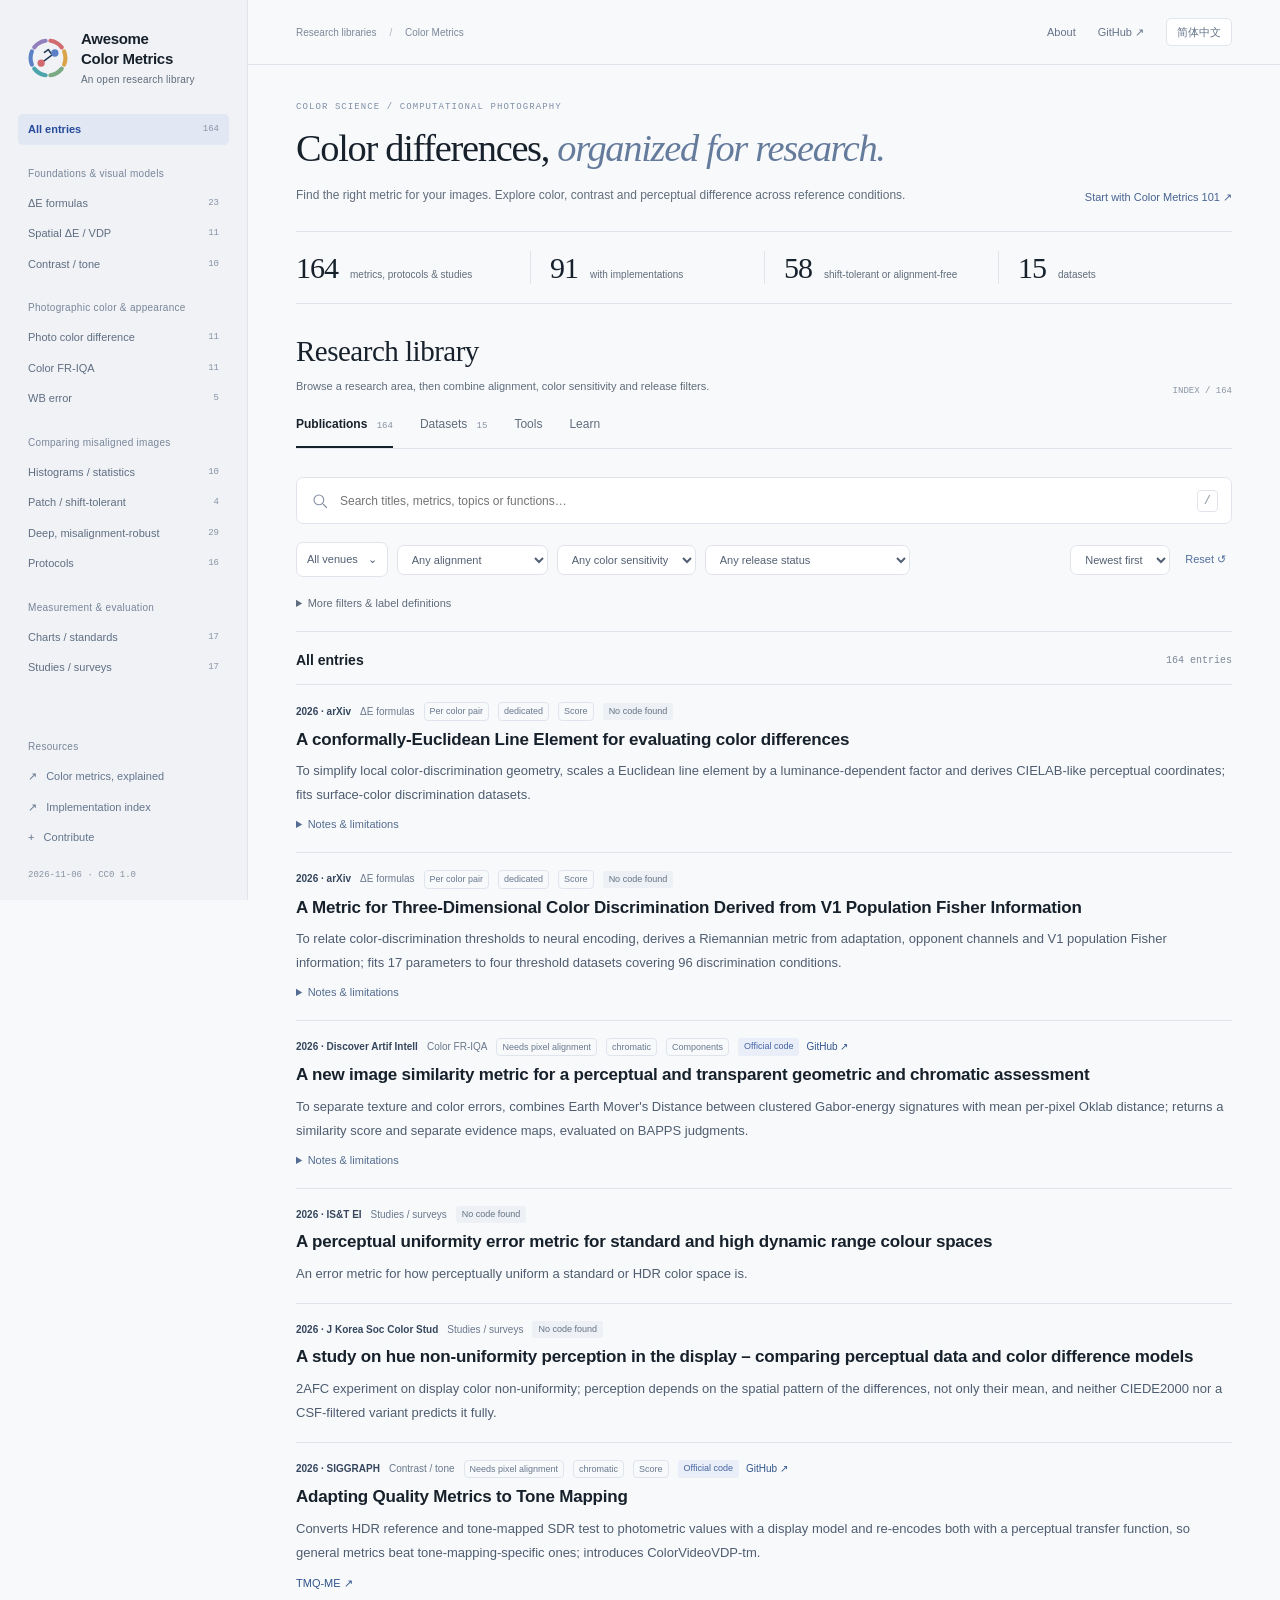
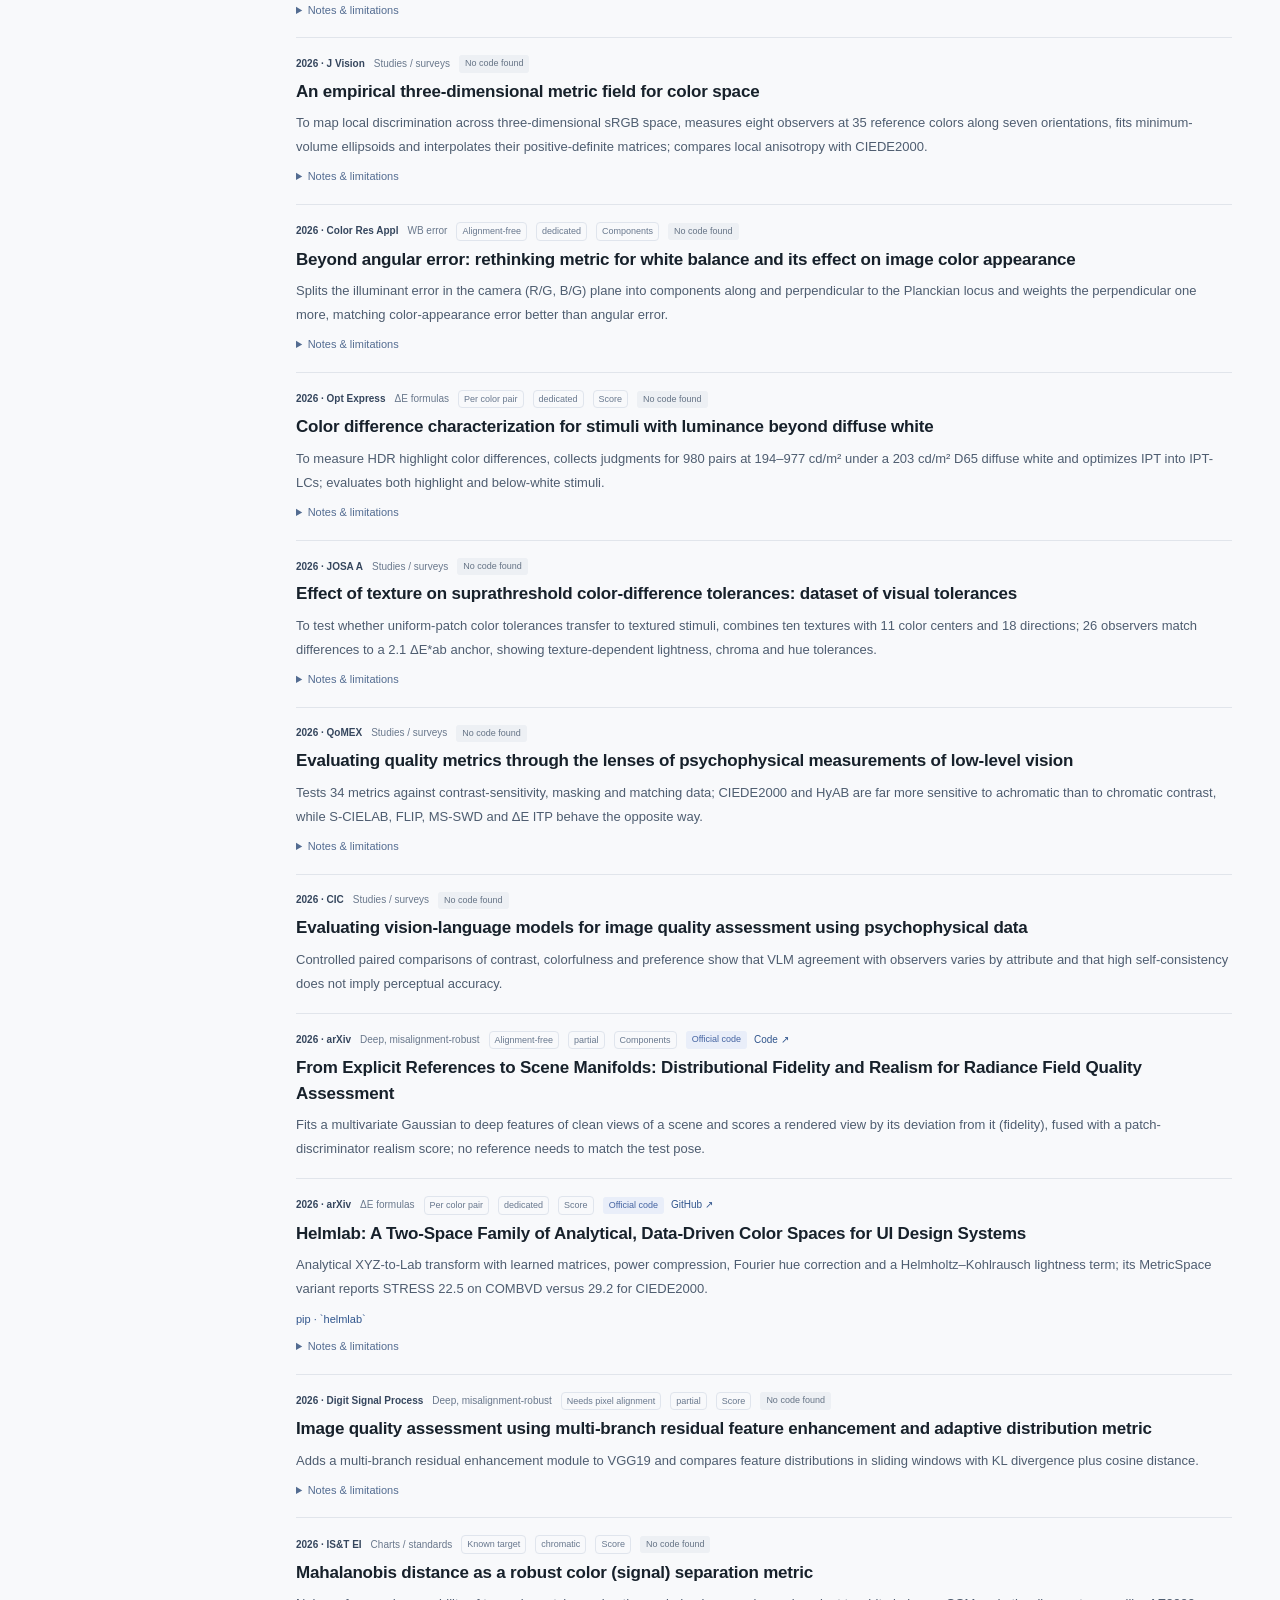
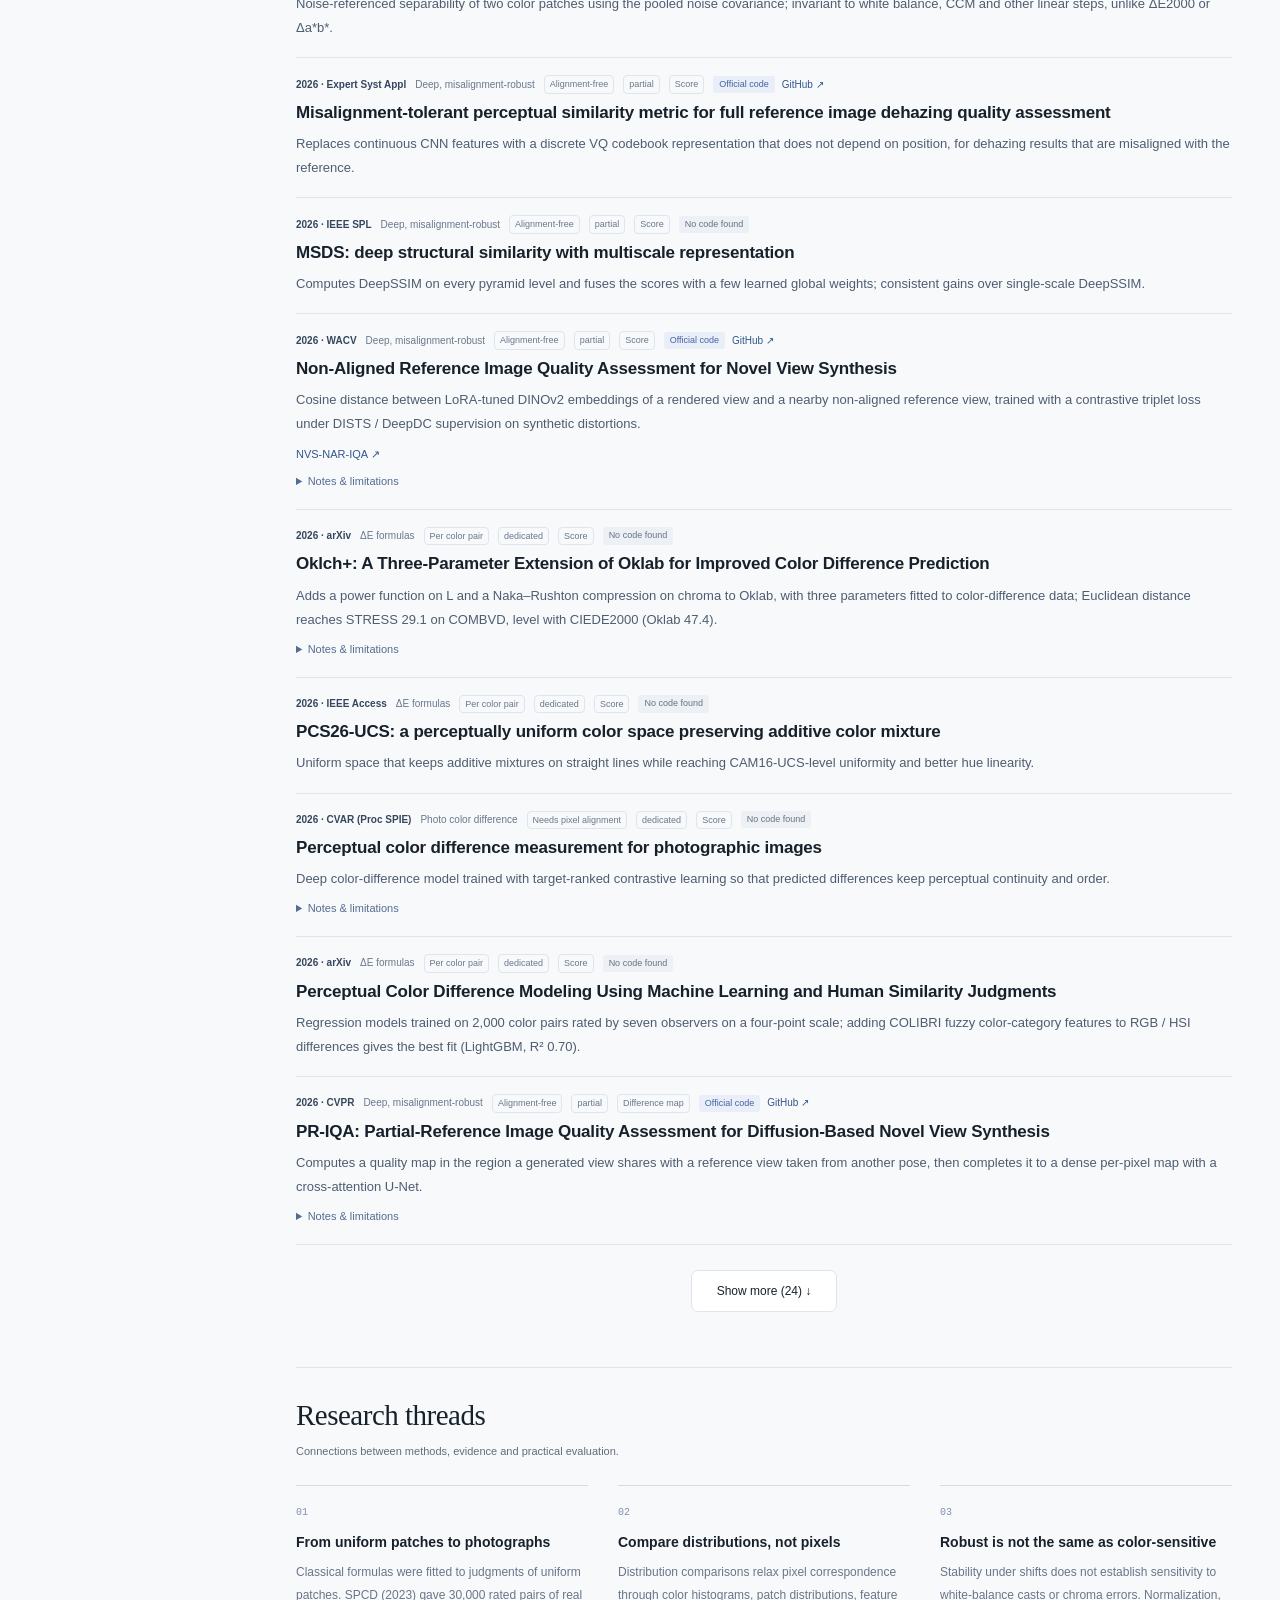
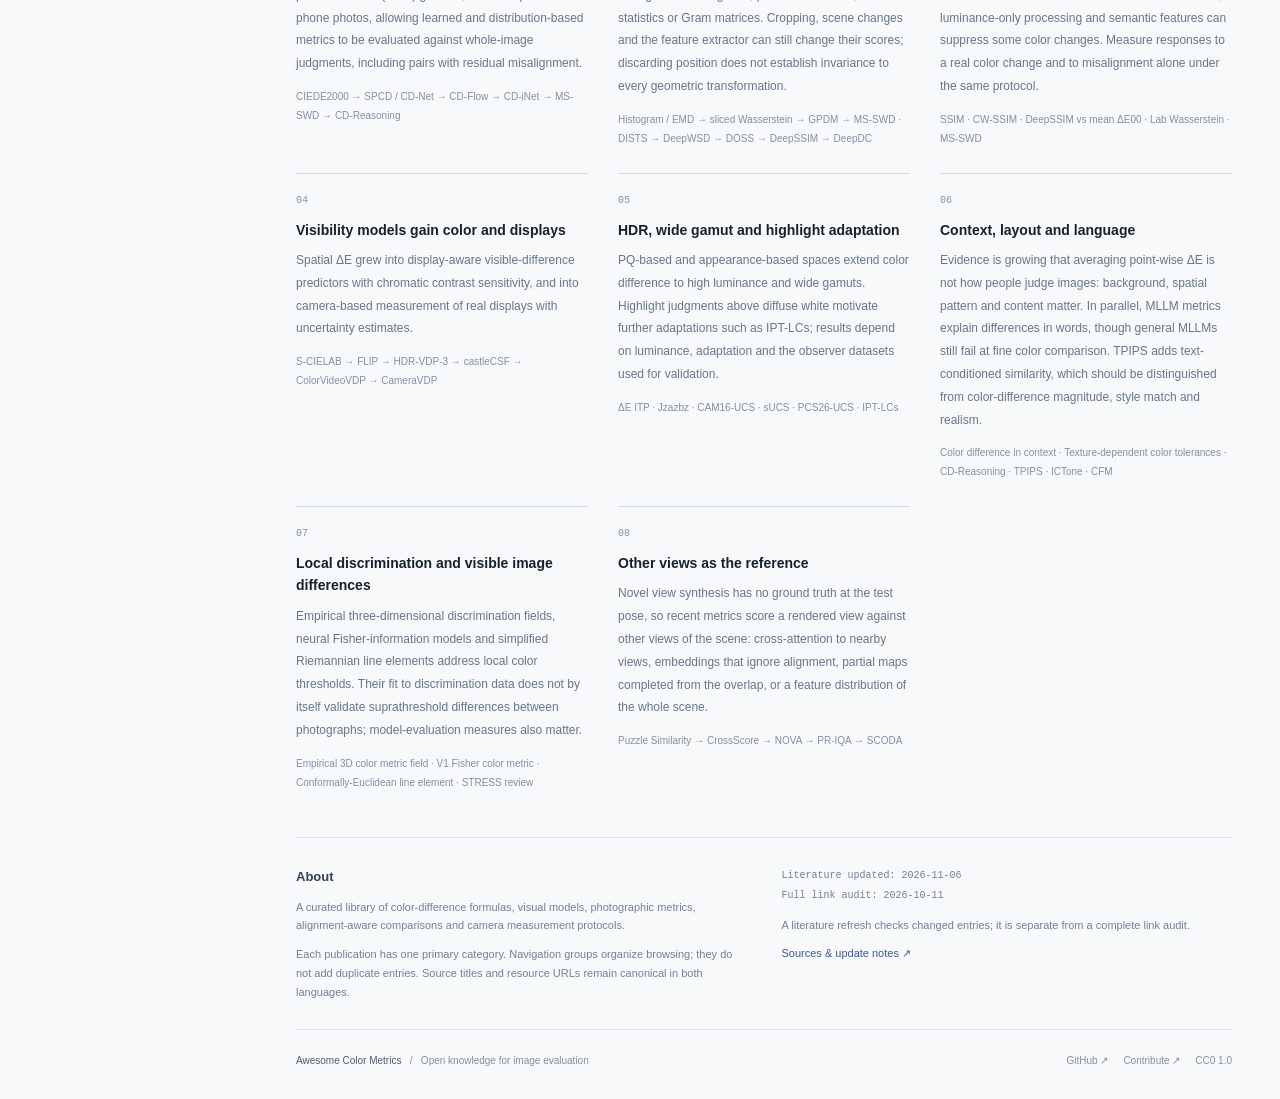
==== commit a20db672: "Redesign library, add Chinese content, update papers and logo" ====
--- a/docs/index.html
+++ b/docs/index.html
@@ -2,419 +2,249 @@
 <html lang="en">
 <head>
 <meta charset="utf-8">
-<meta name="viewport" content="width=device-width, initial-scale=1, viewport-fit=cover">
+<meta name="viewport" content="width=device-width, initial-scale=1">
+<meta name="description" content="Find the right metric for your images. Explore color, contrast and perceptual difference across reference conditions.">
+<meta name="theme-color" content="#f8f9fb">
+<link rel="icon" type="image/svg+xml" href="data:image/svg+xml,%3Csvg%20xmlns%3D%22http%3A%2F%2Fwww.w3.org%2F2000%2Fsvg%22%20width%3D%2248%22%20height%3D%2248%22%20viewBox%3D%220%200%2048%2048%22%20fill%3D%22none%22%3E%0A%20%20%3Ctitle%3EColor%20Metrics%20%E2%80%94%20color%20difference%20vector%3C%2Ftitle%3E%0A%20%20%3Cg%20stroke-width%3D%224.5%22%20stroke-linecap%3D%22round%22%3E%0A%20%20%20%20%3Cpath%20d%3D%22M26.6%205.2A19%2019%200%200%201%2039%2012.4%22%20stroke%3D%22%23D16B70%22%2F%3E%0A%20%20%20%20%3Cpath%20d%3D%22M41.6%2016.9A19%2019%200%200%201%2041.6%2031.1%22%20stroke%3D%22%23D9A548%22%2F%3E%0A%20%20%20%20%3Cpath%20d%3D%22M39%2035.6A19%2019%200%200%201%2026.6%2042.8%22%20stroke%3D%22%2379AA83%22%2F%3E%0A%20%20%20%20%3Cpath%20d%3D%22M21.4%2042.8A19%2019%200%200%201%209%2035.6%22%20stroke%3D%22%234CA5AB%22%2F%3E%0A%20%20%20%20%3Cpath%20d%3D%22M6.4%2031.1A19%2019%200%200%201%206.4%2016.9%22%20stroke%3D%22%235B80C5%22%2F%3E%0A%20%20%20%20%3Cpath%20d%3D%22M9%2012.4A19%2019%200%200%201%2021.4%205.2%22%20stroke%3D%22%239280BC%22%2F%3E%0A%20%20%3C%2Fg%3E%0A%20%20%3Cpath%20d%3D%22M16.5%2029.5%2031.5%2018.5M20.1%2017.9l4.2-3.1%203.1%204.2%22%20stroke%3D%22%23263C56%22%20stroke-width%3D%221.7%22%20stroke-linecap%3D%22round%22%20stroke-linejoin%3D%22round%22%2F%3E%0A%20%20%3Ccircle%20cx%3D%2216.5%22%20cy%3D%2229.5%22%20r%3D%224%22%20fill%3D%22%23D16B70%22%2F%3E%0A%20%20%3Ccircle%20cx%3D%2231.5%22%20cy%3D%2218.5%22%20r%3D%224%22%20fill%3D%22%235B80C5%22%2F%3E%0A%3C%2Fsvg%3E">
 <title>Awesome Color Metrics</title>
-<meta name="description" content="155 color and contrast metrics sorted by whether they need pixel-aligned references, with links to papers, code and toolbox implementations (checked 2026-10-11).">
-<link rel="preconnect" href="https://fonts.googleapis.com">
-<link rel="preconnect" href="https://fonts.gstatic.com" crossorigin>
-<link rel="stylesheet" href="https://fonts.googleapis.com/css2?family=IBM+Plex+Mono:wght@400;500&family=IBM+Plex+Sans+Condensed:wght@500;600;700&family=IBM+Plex+Sans:wght@400;500;600&display=swap">
-<style>
-/* Layout: a measurement datasheet — spec header, the alignment strip as the index, then dense reference tables. */
-:root{
-  --bg:#F3F5F4; --surface:#FFFFFF; --ink:#16201B; --muted:#56645D; --faint:#86938C; --line:#D6DDD9; --line-strong:#B9C4BE;
-  --accent:#1D7550; --accent-ink:#FFFFFF; --accent-soft:#E0EFE7;
-  --bayer-r:#B8433A; --bayer-g:#1D7550; --bayer-b:#2F5E9E;
-  --amber:#8E6310; --amber-soft:#F5EBD5; --blue:#2F5E9E; --blue-soft:#E3EAF5;
-  --f-display:"IBM Plex Sans Condensed",system-ui,sans-serif;
-  --f-body:"IBM Plex Sans",system-ui,sans-serif;
-  --f-mono:"IBM Plex Mono",ui-monospace,"SFMono-Regular",Menlo,Consolas,monospace;
-  --s-1:12px; --s0:14px; --s1:15.5px; --s2:19px; --s3:25px; --s4:40px;
-}
-@media (prefers-color-scheme: dark){ :root:not([data-theme="light"]){
-  --bg:#0E1412; --surface:#151D1A; --ink:#E2E9E5; --muted:#9AA8A1; --faint:#6F7D76; --line:#26312D; --line-strong:#384641;
-  --accent:#5CC495; --accent-ink:#06140E; --accent-soft:#163428;
-  --bayer-r:#E0776C; --bayer-g:#5CC495; --bayer-b:#7FA6E4;
-  --amber:#DDB05A; --amber-soft:#35291A; --blue:#8FB2EA; --blue-soft:#1B2638; color-scheme:dark; } }
-:root[data-theme="dark"]{
-  --bg:#0E1412; --surface:#151D1A; --ink:#E2E9E5; --muted:#9AA8A1; --faint:#6F7D76; --line:#26312D; --line-strong:#384641;
-  --accent:#5CC495; --accent-ink:#06140E; --accent-soft:#163428;
-  --bayer-r:#E0776C; --bayer-g:#5CC495; --bayer-b:#7FA6E4;
-  --amber:#DDB05A; --amber-soft:#35291A; --blue:#8FB2EA; --blue-soft:#1B2638; color-scheme:dark; }
-*{box-sizing:border-box}
-body{background:var(--bg);color:var(--ink);font-family:var(--f-body);font-size:var(--s0);line-height:1.6;margin:0}
-.wrap{max-width:1180px;margin:0 auto;padding-inline:20px;padding-block:28px 64px}
-a{color:var(--accent);text-decoration:none;text-underline-offset:2px}
-a:hover{text-decoration:underline}
-a:focus-visible,button:focus-visible,input:focus-visible{outline:2px solid var(--accent);outline-offset:2px;border-radius:3px}
-h1,h2,h3{font-family:var(--f-display);text-wrap:balance;margin:0;letter-spacing:.005em}
-h2{font-size:var(--s3);font-weight:600;line-height:1.25}
-h3{font-size:var(--s2);font-weight:600}
-p{margin:0}
-.mono{font-family:var(--f-mono)}
-.label{font-family:var(--f-display);font-size:var(--s-1);font-weight:600;letter-spacing:.08em;text-transform:uppercase;color:var(--muted)}
-
-/* header */
-header.sheet{display:grid;grid-template-columns:minmax(0,1fr) auto;gap:24px;align-items:end;border-bottom:2px solid var(--ink);padding-bottom:20px}
-.brand{display:flex;gap:14px;align-items:center}
-.cfa{display:grid;grid-template-columns:repeat(2,14px);gap:2px;flex:none}
-.cfa i{width:14px;height:14px;display:block}
-.cfa i:nth-child(1){background:var(--bayer-r)} .cfa i:nth-child(2){background:color-mix(in oklab,var(--bayer-r) 72%,var(--amber))} .cfa i:nth-child(3){background:var(--bayer-b)} .cfa i:nth-child(4){background:color-mix(in oklab,var(--bayer-b) 72%,var(--bayer-g))}
-h1{font-size:var(--s4);font-weight:700;line-height:1.1}
-.lede{margin-top:12px;max-width:68ch;color:var(--muted);font-size:var(--s1)}
-.spec{display:grid;grid-template-columns:repeat(2,auto);gap:4px 18px;font-size:var(--s-1);color:var(--muted);white-space:nowrap}
-.spec b{font-family:var(--f-mono);font-weight:500;color:var(--ink)}
-.stats{display:grid;grid-template-columns:repeat(4,minmax(0,1fr));border-bottom:1px solid var(--line)}
-.stat{padding:16px 0 14px;border-right:1px solid var(--line);padding-inline:16px}
-.stat:first-child{padding-left:0}.stat:last-child{border-right:0}
-.stat .v{font-family:var(--f-display);font-size:32px;font-weight:600;line-height:1;font-variant-numeric:tabular-nums}
-.stat .k{margin-top:6px;font-size:var(--s-1);color:var(--muted)}
-.stat.hl .v{color:var(--accent)}
-
-section{margin-top:44px}
-.sec-head{display:flex;justify-content:space-between;align-items:baseline;gap:16px;flex-wrap:wrap;margin-bottom:14px}
-.sec-head p{color:var(--muted);max-width:72ch}
-
-/* alignment strip */
-.pipe-scroll{overflow-x:auto;padding-bottom:6px}
-.pipe{min-width:900px;display:grid;grid-template-columns:repeat(5,minmax(0,1fr));gap:0;border:1px solid var(--line-strong);background:var(--surface)}
-.stage{padding:10px 10px 8px;border-right:1px solid var(--line);min-width:0}
-.stage:nth-child(5){border-right:0}
-.stage{cursor:pointer;text-align:left;display:flex;flex-direction:column;justify-content:flex-start;font:inherit;color:inherit;background:transparent;border-top:0;border-bottom:0;border-left:0}
-.stage:hover .sn{color:var(--accent)}
-.stage[aria-pressed="true"]{background:var(--accent-soft)}
-.stage .sd{font-size:12px;color:var(--muted);line-height:1.4;margin-top:4px}
-.lane{padding:4px 10px 12px;border-right:1px solid var(--line);display:flex;flex-wrap:wrap;gap:6px;align-content:flex-start;min-width:0}
-.lane.last{border-right:0}
-.lane .cat-chip{white-space:normal}
-.stage .sn{font-family:var(--f-display);font-weight:600;font-size:var(--s0)}
-.stage .sx{font-family:var(--f-mono);font-size:11px;color:var(--faint)}
-.stage .bar{height:4px;border-radius:2px;margin-top:8px;background:var(--line)}
-.stage .bar i{display:block;height:100%;border-radius:2px;background:var(--accent)}
-.span{grid-column:1 / -1;border-top:1px solid var(--line);padding:8px 10px;display:flex;gap:10px;align-items:center;flex-wrap:wrap}
-.span .arrow{font-family:var(--f-mono);font-size:12px;color:var(--faint)}
-.cat-chip{display:inline-flex;align-items:center;gap:6px;border:1px solid var(--line-strong);background:var(--bg);color:var(--ink);border-radius:5px;padding:3px 8px;font:500 12.5px/1.4 var(--f-body);cursor:pointer;text-align:left;white-space:nowrap}
-.cat-chip:hover{border-color:var(--accent)}
-.cat-chip[aria-pressed="true"]{background:var(--accent);border-color:var(--accent);color:var(--accent-ink)}
-.cat-chip .n{font-family:var(--f-mono);font-size:11px;opacity:.8}
-.pipe-note{margin-top:8px;font-size:var(--s-1);color:var(--muted)}
-
-/* trends */
-.trends{display:grid;grid-template-columns:repeat(3,minmax(0,1fr));gap:0;border-top:1px solid var(--line)}
-.trend{padding:16px 18px 18px 0;border-bottom:1px solid var(--line)}
-.trend:nth-child(3n+2),.trend:nth-child(3n){padding-left:18px;border-left:1px solid var(--line)}
-.trend h3{font-size:var(--s1);margin-bottom:6px}
-.trend p{color:var(--muted);font-size:13.5px}
-.trend .ex{margin-top:8px;font-family:var(--f-mono);font-size:11.5px;color:var(--faint)}
-
-/* controls */
-.controls{display:flex;gap:10px;flex-wrap:wrap;align-items:center;margin:12px 0 10px}
-.controls input[type=search]{flex:1 1 240px;min-width:0;border:1px solid var(--line-strong);background:var(--surface);color:var(--ink);border-radius:6px;padding:8px 10px;font:inherit}
-.seg{display:inline-flex;flex-wrap:wrap;max-width:100%;border:1px solid var(--line-strong);border-radius:6px;overflow:hidden}
-.seg button{border:0;background:var(--surface);color:var(--ink);padding:7px 11px;font:500 13px var(--f-body);cursor:pointer;border-right:1px solid var(--line);white-space:nowrap}
-.seg button:last-child{border-right:0}
-.seg button[aria-pressed="true"]{background:var(--ink);color:var(--bg)}
-.chips{display:flex;gap:6px;flex-wrap:wrap}
-.chips .cat-chip{white-space:normal;max-width:100%}
-.count{font-family:var(--f-mono);font-size:12px;color:var(--muted)}
-
-/* tables */
-.tbl-scroll{overflow-x:auto;border:1px solid var(--line-strong);background:var(--surface)}
-table{border-collapse:collapse;width:100%;min-width:1040px}
-th,td{text-align:left;vertical-align:top;padding:9px 10px;border-bottom:1px solid var(--line)}
-th{font:600 12px/1.3 var(--f-display);letter-spacing:.06em;text-transform:uppercase;color:var(--muted);background:var(--bg);position:sticky;top:0;z-index:1}
-tbody tr:hover td{background:color-mix(in srgb,var(--accent-soft) 45%,transparent)}
-td.m{white-space:nowrap}
-.mname{font-family:var(--f-display);font-weight:600;font-size:var(--s1)}
-.mtitle{display:block;color:var(--muted);font-size:12.5px;line-height:1.45;margin-top:2px}
-.venue{font-family:var(--f-mono);font-size:12px;color:var(--muted)}
-.venue b{color:var(--ink);font-weight:500}
-.wl{display:flex;flex-direction:column;gap:3px}
-.wl a{font-size:13px;word-break:break-word}
-.wl a::before{content:"↳ ";font-family:var(--f-mono);color:var(--faint)}
-code{font-family:var(--f-mono);font-size:.9em;background:var(--bg);border-radius:3px;padding:0 3px}
-.code a{font-family:var(--f-mono);font-size:12px;overflow-wrap:anywhere;word-break:normal}
-.note{color:var(--muted);font-size:12.5px}
-.fw{font-family:var(--f-mono);font-size:11.5px;color:var(--muted)}
-.cattag{font-size:12px;color:var(--muted)}
-.pill{display:inline-block;font:600 11px/1.5 var(--f-display);letter-spacing:.04em;border-radius:3px;padding:1px 6px;white-space:nowrap;border:1px solid transparent}
-.st-C{background:var(--accent);color:var(--accent-ink)}
-.st-T{border-color:var(--accent);color:var(--accent)}
-.st-U{background:var(--blue-soft);color:var(--blue)}
-.st-P{background:var(--bg);border-color:var(--line-strong);color:var(--ink)}
-.st-S{background:var(--amber-soft);color:var(--amber)}
-.st-N{color:var(--faint);border-color:var(--line)}
-.tag{display:inline-block;font:500 11px/1.5 var(--f-mono);border-radius:3px;padding:0 5px;white-space:nowrap;border:1px solid var(--line-strong);color:var(--muted);margin:0 4px 3px 0}
-.props .tag{white-space:normal}
-.al-pixel{border-color:var(--bayer-r);color:var(--bayer-r)}
-.al-shift{border-color:var(--amber);color:var(--amber)}
-.al-free{border-color:var(--accent);color:var(--accent)}
-.al-chart{border-color:var(--blue);color:var(--blue)}
-.co-dedicated{background:var(--accent-soft);color:var(--ink);border-color:transparent}
-.co-luminance{color:var(--faint);border-style:dashed}
-.legend{display:flex;gap:14px;flex-wrap:wrap;font-size:12.5px;color:var(--muted);align-items:center}
-.legend span{display:inline-flex;gap:6px;align-items:center}
-.empty{padding:28px;text-align:center;color:var(--muted)}
-
-/* full list */
-.group{margin-top:26px}
-.group h3{display:flex;gap:10px;align-items:baseline;border-bottom:1px solid var(--ink);padding-bottom:6px}
-.group h3 .n{font-family:var(--f-mono);font-size:12px;color:var(--muted);font-weight:400}
-.group p.gdesc{color:var(--muted);font-size:13.5px;margin:8px 0 6px;max-width:80ch}
-.rows{display:flex;flex-direction:column}
-.row{display:grid;grid-template-columns:84px minmax(0,1.1fr) 104px 150px minmax(0,1.8fr) minmax(0,1fr);gap:12px;padding:8px 0;border-bottom:1px solid var(--line);align-items:start}
-.row > *{min-width:0}
-.row .s{font-size:13px;color:var(--ink)}
-.row .code a{font-size:11.5px}
-
-/* datasets & project */
-.ds td:first-child{font-weight:600}
-.cols2{display:grid;grid-template-columns:minmax(0,1fr) minmax(0,1fr);gap:28px}
-.plist{margin:0;padding:0;list-style:none;border-top:1px solid var(--line)}
-.plist li{padding:10px 0;border-bottom:1px solid var(--line);display:grid;grid-template-columns:150px minmax(0,1fr);gap:12px}
-.plist li b{font-family:var(--f-display);font-weight:600}
-.plist li span{color:var(--muted);font-size:13.5px}
-.method{color:var(--muted);font-size:13.5px;max-width:80ch;display:flex;flex-direction:column;gap:8px}
-footer{margin-top:48px;padding-top:14px;border-top:1px solid var(--line);font-size:12px;color:var(--faint);display:flex;justify-content:space-between;gap:12px;flex-wrap:wrap}
-
-@media (max-width:860px){
-  header.sheet{grid-template-columns:1fr}
-  .spec{white-space:normal}
-  .stats{grid-template-columns:repeat(2,minmax(0,1fr))}
-  .stat:nth-child(2){border-right:0}.stat:nth-child(3){padding-left:0}
-  .trends{grid-template-columns:1fr}
-  .trend,.trend:nth-child(3n+2),.trend:nth-child(3n){padding-left:0;border-left:0}
-  .cols2{grid-template-columns:1fr}
-  .row{grid-template-columns:84px minmax(0,1fr);gap:4px 10px}
-  .row .s,.row .cc,.row .props{grid-column:2}
-  .row .venue{grid-column:2}
-  h1{font-size:31px}
-  .plist li{grid-template-columns:1fr;gap:2px}
-}
-@media (prefers-reduced-motion:no-preference){ .cat-chip,.seg button{transition:background-color .15s,border-color .15s,color .15s} }
-
-.toplinks{display:flex;gap:14px;flex-wrap:wrap;font-size:var(--s-1);margin-top:12px}
-.toplinks a{font-weight:500}
-.tools{display:grid;grid-template-columns:repeat(2,minmax(0,1fr));gap:0 28px}
-.tools h3{font-size:var(--s1);margin:14px 0 4px}
-.tools ul{margin:0;padding:0;list-style:none;border-top:1px solid var(--line)}
-.tools li{padding:8px 0;border-bottom:1px solid var(--line);font-size:13.5px;color:var(--muted)}
-.tools li a{font-family:var(--f-display);font-weight:600;font-size:var(--s0);margin-right:6px}
+<link rel="alternate" hreflang="en" href="index.html">
+<link rel="alternate" hreflang="zh-CN" href="zh-CN.html">
+<style>:root{--bg:#f8f9fb;--surface:#fff;--ink:#17212b;--muted:#606d7c;--line:#e1e5eb;--accent:#3156d3;--soft:#ecf0fc;--mono:ui-monospace,SFMono-Regular,Consolas,monospace;--sans:Inter,-apple-system,BlinkMacSystemFont,"Segoe UI","Microsoft YaHei",sans-serif;--serif:Georgia,"Times New Roman","Noto Serif CJK SC",serif}
+*{box-sizing:border-box}html{scroll-behavior:smooth;scroll-padding-top:135px}body{margin:0;background:var(--bg);color:var(--ink);font:14px/1.7 var(--sans)}a{color:inherit;text-decoration:none}button,input,select{font:inherit}button{cursor:pointer;color:inherit}a:hover{color:var(--accent)}button,input,select{border:1px solid var(--line);border-radius:7px;background:var(--surface)}button:hover{background:var(--soft)}:focus-visible{outline:3px solid #728cf0;outline-offset:3px}h1,h2,h3,p{margin:0}[hidden]{display:none!important}.sr-only{position:absolute;width:1px;height:1px;overflow:hidden;clip:rect(0,0,0,0)}.skip{position:fixed;top:-100px;left:20px;z-index:100;background:var(--ink);color:white;padding:12px}.skip:focus{top:12px}
+.sidebar{position:fixed;inset:0 auto 0 0;width:248px;background:#f0f2f6;border-right:1px solid var(--line);padding:29px 18px 20px;display:flex;flex-direction:column;z-index:40;overflow-y:auto}.brand{display:flex;align-items:center;gap:11px;font-size:15px;font-weight:700;line-height:1.3;letter-spacing:-.3px;padding:0 8px}.brand small{display:block;font-weight:400;font-size:10px;letter-spacing:.02em;color:var(--muted);margin-top:5px}.brand-mark{display:block;flex:0 0 44px;width:44px;height:44px}.brand-mark svg{display:block;width:100%;height:100%}.sidebar nav{margin-top:28px}.nav-label{font-size:10px;color:#788699;margin:20px 10px 6px;letter-spacing:.03em}.topic{display:flex;justify-content:space-between;align-items:center;gap:9px;border:0;width:100%;padding:7px 10px;text-align:left;background:transparent;border-radius:5px;font-size:11px;color:#5f6e81;line-height:1.5}.topic span{min-width:0}.topic b{font:9px var(--mono);color:#8794a7}.topic[aria-current=true]{background:#e1e7f3;color:#274b9b;font-weight:600}.sidebar-bottom{margin-top:auto;padding-top:24px}.sidebar-bottom>a{display:block;padding:6px 10px;font-size:11px;color:#63758c}.version{font:9px var(--mono);color:#8792a2;padding:17px 10px 0}.shell{margin-left:248px}.topbar{height:65px;border-bottom:1px solid var(--line);padding:0 48px;display:flex;justify-content:space-between;align-items:center;gap:15px}.trail{font-size:10px;color:#7c899a}.trail span{margin:0 10px;color:#acb5c0}.top-links{display:flex;align-items:center;gap:22px;font-size:11px;color:#647389}.language{border:1px solid var(--line);background:var(--surface);border-radius:5px;padding:4px 10px}.content{max-width:1500px;margin:auto;padding:0 48px}.hero{padding:35px 0 24px;display:flex;align-items:end;justify-content:space-between;gap:24px}.eyebrow{font:9px/1.6 var(--mono);letter-spacing:.12em;color:#8090a6;margin-bottom:12px}.hero h1{font:clamp(28px,3vw,44px)/1.18 var(--serif);letter-spacing:-1.3px}.hero h1 em{font-weight:400;color:#657b9c}.hero p{font-size:12px;color:var(--muted);max-width:680px;margin-top:12px;line-height:1.9}.text-link{font-size:11px;color:#476491;white-space:nowrap}.metrics{display:grid;grid-template-columns:repeat(4,minmax(0,1fr));border-top:1px solid var(--line);border-bottom:1px solid var(--line);padding:19px 0;margin-bottom:29px}.metric{display:flex;align-items:baseline;gap:12px;padding:0 19px;border-left:1px solid var(--line)}.metric:first-child{padding-left:0;border:0}.metric strong{font:30px/1.1 var(--serif);letter-spacing:-1px}.metric span{font-size:10px;color:var(--muted)}.library-heading{display:flex;justify-content:space-between;align-items:end;gap:15px;margin-bottom:18px}.library-heading h2,.section-heading h2{font:29px/1.3 var(--serif);letter-spacing:-.5px}.library-heading p,.section-heading p{font-size:11px;color:var(--muted);margin-top:7px}.index-label{font:9px var(--mono);color:#8a95a3;white-space:nowrap}.tabs{display:flex;gap:27px;border-bottom:1px solid var(--line);margin-bottom:20px}.tab{border:0;border-radius:0;background:transparent;font-size:12px;color:var(--muted);padding:0 0 12px;border-bottom:2px solid transparent}.tab[aria-pressed=true]{color:var(--ink);font-weight:600;border-bottom-color:var(--ink)}.tab span{font:9px var(--mono);color:#8792a2;margin-left:6px}
+.search-toolbar{position:sticky;top:0;z-index:20;background:var(--bg);padding:8px 0 10px}.search-wrap{position:relative}.search-wrap svg{position:absolute;left:15px;top:15px;color:#8490a1}.search-wrap input{width:100%;height:47px;padding:12px 50px 12px 43px;font-size:12px}.search-wrap kbd{position:absolute;right:14px;top:13px;border:1px solid var(--line);border-radius:4px;padding:0 6px;color:#8893a0;font:12px/20px var(--mono)}.filter-row{display:flex;align-items:center;gap:9px;flex-wrap:wrap;padding:8px 0 13px}.filter-row select,.venue-filter>summary{font-size:11px;color:#536073;padding:7px 10px;max-width:205px}.filter-row .sort{margin-left:auto}.reset,.inline-button{border:0;background:transparent;color:#536f9e;font-size:11px;padding:6px}.venue-filter{position:relative}.venue-filter>summary{cursor:pointer;border:1px solid var(--line);border-radius:7px;background:white;list-style:none;max-width:none}.venue-filter>summary:after{content:'⌄';margin-left:10px}.venue-panel{position:absolute;top:43px;left:0;width:360px;max-height:420px;overflow:auto;z-index:25;background:white;border:1px solid var(--line);border-radius:9px;padding:15px;box-shadow:0 12px 35px #17212b16}.venue-actions{display:flex;justify-content:space-between;align-items:center;gap:8px}.venue-actions button{font-size:10px;padding:5px 8px}.venue-help{font-size:10px;color:var(--muted);margin:10px 0}.venue-options{display:grid;grid-template-columns:1fr 1fr;gap:7px 10px}.venue-options label{font-size:11px;display:flex;align-items:center;gap:6px;overflow-wrap:anywhere}.venue-options input{accent-color:var(--accent)}.advanced-filters{font-size:11px;color:var(--muted);margin:0 0 14px}.advanced-filters>summary{cursor:pointer;width:fit-content;padding:4px 0}.label-guide{display:grid;grid-template-columns:1fr 1fr;gap:8px 24px;padding:13px 16px;background:#f0f3f8;border-radius:7px}.label-guide p{font-size:11px}.label-guide b{color:#465b76}.label-guide .signal{grid-column:1/-1;color:#476b53}.active-filters{display:flex;flex-wrap:wrap;gap:5px;margin-top:8px}.filter-chip{font-size:10px;border-radius:5px;color:#3d5d8d;background:#edf1f8;padding:3px 8px}.results-heading{display:flex;align-items:center;justify-content:space-between;gap:12px;border-top:1px solid var(--line);padding:17px 0 12px}.results-heading h3{font-size:14px;font-weight:600}.results-heading p{font:10px var(--mono);color:#7c8796}.category-description{font-size:12px;color:var(--muted);line-height:1.9;margin-bottom:16px;max-width:850px}
+.paper-list{border-top:1px solid var(--line)}.paper-card{padding:17px 0;border-bottom:1px solid var(--line);scroll-margin-top:140px}.paper-meta{display:flex;flex-wrap:wrap;align-items:center;gap:4px 9px;font-size:10px;line-height:1.6;color:#69788c;margin-bottom:6px}.paper-publication{color:#35465d;font-weight:600}.method-tag{font-size:9px;border:1px solid #e0e5ed;padding:1px 5px;border-radius:4px;color:#68788e}.paper-release{display:inline-flex;align-items:center;gap:7px}.status{font-size:9px;line-height:1.5;border-radius:3px;padding:2px 6px;background:#edf0f4;color:#667486}.status-code,.status-toolbox{background:#e9eef9;color:#4564a2}.status-unofficial{background:#f4ede0;color:#876231}.code-link{font-size:10px;color:#31568d}.paper-name{font-size:17px;font-weight:600;letter-spacing:-.2px;line-height:1.5;overflow-wrap:anywhere}.paper-name a:hover{text-decoration:underline;text-underline-offset:3px}.paper-translation{font-size:12px;color:#526078;line-height:1.8;margin-top:3px}.paper-summary{color:#4e5d70;font-size:13px;line-height:1.85;margin-top:7px;overflow-wrap:anywhere}.paper-links{display:flex;flex-wrap:wrap;gap:5px 18px;margin-top:9px;font-size:11px;color:#31568d;overflow-wrap:anywhere}.paper-links a:hover{text-decoration:underline}.paper-note{font-size:11px;color:#697587;margin-top:8px;line-height:1.8}.paper-note summary{cursor:pointer;width:fit-content;color:#536c91}.paper-note p{padding:10px 14px;margin-top:6px;border-radius:6px;background:#f0f3f8;overflow-wrap:anywhere}.show-more{display:block;margin:25px auto 0;padding:10px 25px;font-size:12px}.empty{text-align:center;padding:50px 20px;background:#f0f3f8;border-radius:8px}.empty p{font-size:12px;color:var(--muted);margin-top:8px}.resource-grid{display:grid;grid-template-columns:repeat(2,minmax(0,1fr));gap:15px}.resource-card{background:white;border:1px solid var(--line);border-radius:8px;padding:22px;overflow-wrap:anywhere}.resource-card h3{font-size:16px;line-height:1.5}.resource-card p{font-size:12px;color:var(--muted);margin-top:10px}.resource-meta{font:10px var(--mono);color:#8491a2;margin-bottom:10px}.resource-card dl{display:grid;grid-template-columns:65px 1fr;gap:7px 12px;font-size:11px;margin:15px 0}.resource-card dt{color:#8491a2}.resource-card dd{margin:0;color:#546277}.resource-link{display:inline-block;margin-top:12px;font-size:11px;color:#395a9d}.learning-group{margin-bottom:25px}.learning-group>h3{font-size:14px;margin-bottom:10px}.learning-item{padding:15px 0;border-bottom:1px solid var(--line)}.learning-item>a{font-size:13px;font-weight:500;color:#395a9d}.learning-item p{font-size:12px;color:var(--muted);margin-top:5px}.research-section{margin-top:55px;border-top:1px solid var(--line);padding-top:29px}.section-heading{margin-bottom:24px}.trend-grid{display:grid;grid-template-columns:repeat(3,minmax(0,1fr));gap:25px 30px}.trend{border-top:1px solid #d3dbe7;padding-top:13px}.trend-num{font:10px var(--mono);color:#8092ae}.trend h3{font-size:14px;line-height:1.6;margin:8px 0}.trend p{font-size:12px;color:#68768a;line-height:1.9}.trend .examples{font-size:10px;color:#8390a3;margin-top:12px}.about{margin-top:45px;border-top:1px solid var(--line);padding:28px 0;display:grid;grid-template-columns:1fr 1fr;gap:35px;font-size:11px;color:#738096}.about h2{font-size:13px;color:#344254;margin-bottom:10px}.about p+p{margin-top:10px}.about a{color:#395a9d}.dates{font:10px/2 var(--mono);margin-bottom:10px}.footer{border-top:1px solid var(--line);padding:22px 0 30px;display:flex;justify-content:space-between;gap:15px;flex-wrap:wrap;font-size:10px;color:#8390a0}.footer b{color:#4d5c72;font-weight:500}.footer a{margin-right:15px}.noscript{padding:18px;background:#fff5d7;margin-bottom:20px}.menu-button,.backdrop{display:none}html[lang=zh-CN] .hero h1{font-family:var(--sans);font-size:clamp(25px,2.6vw,38px);letter-spacing:-1px}html[lang=zh-CN] .hero h1 em{font-style:normal}
+@media(min-width:1600px){.content,.topbar{padding-left:65px;padding-right:65px}}
+@media(max-width:1150px){.sidebar{width:218px;padding:25px 13px}.shell{margin-left:218px}.content,.topbar{padding-left:30px;padding-right:30px}.hero{display:block}.text-link{display:inline-block;margin-top:12px}.metric{display:block;padding-left:15px}.metric span{display:block;margin-top:7px}.trend-grid{grid-template-columns:1fr 1fr}.filter-row .sort{margin-left:0}}
+@media(max-width:800px){.sidebar{transform:translateX(-100%);visibility:hidden;transition:transform .18s;width:250px}.sidebar.open{transform:none;visibility:visible}.shell{margin-left:0}.topbar{height:56px;padding:0 22px}.content{padding:0 22px}.trail{display:none}.menu-button{display:block;font-size:11px;padding:5px 10px}.backdrop.open{display:block;position:fixed;inset:0;z-index:35;background:#17212b66;border:0;border-radius:0}.hero{padding-top:28px}.top-links{gap:15px}.hero h1{font-size:36px}.resource-grid{gap:12px}.filter-row select{max-width:190px}.venue-panel{max-width:calc(100vw - 44px)}}
+@media(max-width:480px){.content{padding:0 17px}.topbar{padding:0 17px}.hero h1{font-size:31px}.hero h1 em{display:block;margin-top:3px}.hero p{font-size:12px}.eyebrow{font-size:8px}.metrics{grid-template-columns:1fr 1fr;row-gap:19px}.metric:nth-child(3){padding-left:0;border:0}.metric strong{font-size:27px}.metric span{font-size:10px}.library-heading h2{font-size:25px}.index-label{display:none}.tabs{gap:22px}.tab{font-size:11px}.filter-row{gap:7px}.filter-row select,.venue-filter>summary{font-size:10px;max-width:160px}.venue-panel{width:320px;max-width:calc(100vw - 34px)}.venue-options{grid-template-columns:1fr}.label-guide{grid-template-columns:1fr;padding:12px}.paper-name{font-size:15px}.paper-summary{font-size:12px}.paper-meta{gap:4px 7px}.paper-translation{font-size:11px}.resource-grid,.trend-grid,.about{grid-template-columns:1fr}.resource-card{padding:18px}.trend-grid{gap:20px}.top-links>a:first-child{display:none}.library-heading p{font-size:11px}.search-wrap input{font-size:11px}.about{gap:20px}}
+@media(prefers-reduced-motion:reduce){html{scroll-behavior:auto}*,*:before,*:after{transition:none!important}}
+@media print{.sidebar,.topbar,.search-toolbar,#paperFilters,.tabs,.show-more,.skip{display:none!important}.shell{margin-left:0}.content{padding:0}.paper-card{break-inside:avoid}.resource-grid{display:block}}
 </style>
 </head>
 <body>
-<div class="wrap">
-<header class="sheet">
-  <div>
-    <div class="brand"><span class="cfa" aria-hidden="true"><i></i><i></i><i></i><i></i></span><span class="label">ΔE · aligned &amp; misaligned · papers &amp; code</span></div>
-    <h1 style="margin-top:10px">Awesome Color Metrics</h1>
-    <p class="lede">Metrics for color and contrast differences between images, sorted by whether they need a pixel-aligned reference, with links to code and toolbox implementations. Each entry records how it handles misalignment, whether it sees color, what it outputs, and where to get code.</p>
-    <nav class="toplinks" aria-label="Repository links"><a href="https://github.com/RoryLi98/Awesome-Color-Metrics">GitHub repository</a><a href="https://github.com/RoryLi98/Awesome-Color-Metrics/blob/main/README.md">README</a><a href="https://github.com/RoryLi98/Awesome-Color-Metrics/blob/main/CODE.md">Code index</a><a href="https://github.com/RoryLi98/Awesome-Color-Metrics/blob/main/guide/color-metrics-101.md">Color Metrics 101</a><a href="https://github.com/RoryLi98/Awesome-Color-Metrics/blob/main/CONTRIBUTING.md">Contribute</a></nav>
-  </div>
-  <div class="spec" aria-label="Scope">
-    <span>Links checked</span><b>2026-10-11</b>
-    <span>Years</span><b>1976 – 2026</b>
-    <span>Main axis</span><b>pixel · shift · free</b>
-    <span>Color labels</span><b>dedicated → luminance</b>
-    <span>Sources</span><b>Crossref · arXiv · ISO · IEEE</b>
-  </div>
-</header>
-<div class="stats">
-  <div class="stat"><div class="v">155</div><div class="k">metrics, protocols and studies</div></div>
-  <div class="stat"><div class="v">89</div><div class="k">with runnable code (official, toolbox or third-party)</div></div>
-  <div class="stat hl"><div class="v">58</div><div class="k">tolerate misalignment by design</div></div>
-  <div class="stat"><div class="v">13</div><div class="k">datasets</div></div>
-</div>
+<a class="skip" href="#library">Skip to the library</a>
+<aside class="sidebar" id="sidebar" aria-label="Browse research">
+<a class="brand" href="#top"><span class="brand-mark" aria-hidden="true"><svg xmlns="http://www.w3.org/2000/svg" width="48" height="48" viewBox="0 0 48 48" fill="none">
+  <title>Color Metrics — color difference vector</title>
+  <g stroke-width="4.5" stroke-linecap="round">
+    <path d="M26.6 5.2A19 19 0 0 1 39 12.4" stroke="#D16B70"/>
+    <path d="M41.6 16.9A19 19 0 0 1 41.6 31.1" stroke="#D9A548"/>
+    <path d="M39 35.6A19 19 0 0 1 26.6 42.8" stroke="#79AA83"/>
+    <path d="M21.4 42.8A19 19 0 0 1 9 35.6" stroke="#4CA5AB"/>
+    <path d="M6.4 31.1A19 19 0 0 1 6.4 16.9" stroke="#5B80C5"/>
+    <path d="M9 12.4A19 19 0 0 1 21.4 5.2" stroke="#9280BC"/>
+  </g>
+  <path d="M16.5 29.5 31.5 18.5M20.1 17.9l4.2-3.1 3.1 4.2" stroke="#263C56" stroke-width="1.7" stroke-linecap="round" stroke-linejoin="round"/>
+  <circle cx="16.5" cy="29.5" r="4" fill="#D16B70"/>
+  <circle cx="31.5" cy="18.5" r="4" fill="#5B80C5"/>
+</svg></span><span>Awesome<br>Color Metrics<small>An open research library</small></span></a>
+<nav id="topicNav" aria-label="Browse research"></nav>
+<div class="sidebar-bottom"><div class="nav-label">Resources</div><a href="https://github.com/RoryLi98/Awesome-Color-Metrics/blob/main/guide/color-metrics-101.md">↗ &nbsp; Color metrics, explained</a><a href="https://github.com/RoryLi98/Awesome-Color-Metrics/blob/main/CODE.md">↗ &nbsp; Implementation index</a><a href="https://github.com/RoryLi98/Awesome-Color-Metrics/blob/main/CONTRIBUTING.md">+ &nbsp; Contribute</a><div class="version">2026-11-06 · CC0 1.0</div></div>
+</aside>
+<button class="backdrop" id="backdrop" aria-label="Browse" tabindex="-1"></button>
+<div class="shell" id="top">
+<header class="topbar"><button class="menu-button" id="menuButton" aria-controls="sidebar" aria-expanded="false">☰ &nbsp; Browse</button><div class="trail">Research libraries <span>/</span> Color Metrics</div><div class="top-links"><a href="#about">About</a><a href="https://github.com/RoryLi98/Awesome-Color-Metrics" target="_blank" rel="noopener noreferrer">GitHub ↗</a><a class="language" id="languageLink" href="zh-CN.html">简体中文</a></div></header>
+<main class="content">
+<section class="hero" aria-labelledby="hero-title"><div><div class="eyebrow">COLOR SCIENCE / COMPUTATIONAL PHOTOGRAPHY</div><h1 id="hero-title">Color differences, <em>organized for research.</em></h1><p>Find the right metric for your images. Explore color, contrast and perceptual difference across reference conditions.</p></div><a class="text-link" href="https://github.com/RoryLi98/Awesome-Color-Metrics/blob/main/guide/color-metrics-101.md">Start with Color Metrics 101 ↗</a></section>
+<div class="metrics" aria-label="Research library"><div class="metric"><strong>164</strong><span>metrics, protocols &amp; studies</span></div><div class="metric"><strong>91</strong><span>with implementations</span></div><div class="metric"><strong>58</strong><span>shift-tolerant or alignment-free</span></div><div class="metric"><strong>15</strong><span>datasets</span></div></div>
+<noscript><div class="noscript">Enable JavaScript for filters, or read the complete list in <a href="https://github.com/RoryLi98/Awesome-Color-Metrics/blob/main/README.md">README ↗</a></div></noscript>
+<section id="library" aria-labelledby="library-title">
+<div class="library-heading"><div><h2 id="library-title">Research library</h2><p>Browse a research area, then combine alignment, color sensitivity and release filters.</p></div><span class="index-label">INDEX / 164</span></div>
+<div class="tabs" role="group" aria-label="Resources"><button class="tab" data-view="papers" aria-pressed="true">Publications <span>164</span></button><button class="tab" data-view="datasets" aria-pressed="false">Datasets <span>15</span></button><button class="tab" data-view="tools" aria-pressed="false">Tools</button><button class="tab" data-view="learn" aria-pressed="false">Learn</button></div>
+<div class="search-toolbar"><div class="search-wrap"><svg width="18" height="18" viewBox="0 0 24 24" fill="none" stroke="currentColor" stroke-width="1.5" aria-hidden="true"><circle cx="10.5" cy="10.5" r="6.5"/><path d="m16 16 5 5"/></svg><input id="search" type="search" placeholder="Search titles, metrics, topics or functions…" aria-label="Search the research library" autocomplete="off"><kbd aria-hidden="true">/</kbd></div><div id="activeFilters" class="active-filters" role="group" aria-label="Active filters" hidden></div></div>
+<div id="paperFilters"><div class="filter-row">
+<details id="venueFilter" class="venue-filter"><summary id="venueSummary">All venues</summary><div class="venue-panel"><div class="venue-actions"><button type="button" id="venuePreset">CVPR + ICCV + ECCV</button><button type="button" class="inline-button" id="venueClear">Clear</button></div><p class="venue-help">Combine venues with OR; other filters narrow the result.</p><div id="venueOptions" class="venue-options" role="group" aria-label="All venues"></div></div></details>
+<label><span class="sr-only">Any alignment</span><select id="alignment"><option value="all">Any alignment</option></select></label>
+<label><span class="sr-only">Any color sensitivity</span><select id="color"><option value="all">Any color sensitivity</option></select></label>
+<label><span class="sr-only">Any release status</span><select id="status"><option value="all">Any release status</option><option value="runnable">With implementations</option><option value="spec">Standards</option><option value="unreleased">Without released implementations</option></select></label>
+<label class="sort"><span class="sr-only">Newest first</span><select id="sort"><option value="newest">Newest first</option><option value="ready">Code first</option><option value="az">Title A–Z</option></select></label><button type="button" id="reset" class="reset">Reset ↺</button>
+</div><details class="advanced-filters" id="advancedFilters"><summary>More filters &amp; label definitions</summary><div class="filter-row"><label><span class="sr-only">Any year</span><select id="year"><option value="all">Any year</option></select></label><label><span class="sr-only">Any output</span><select id="output"><option value="all">Any output</option></select></label><label><span class="sr-only">Any implementation</span><select id="package"><option value="all">Any implementation</option></select></label></div><div class="label-guide" id="labelGuide"></div></details></div>
+<div class="results-heading"><h3 id="resultTitle">All entries</h3><p id="resultCount" role="status" aria-live="polite"></p></div><p id="categoryDescription" class="category-description" hidden></p><div id="results"></div><button type="button" id="showMore" class="show-more" hidden>Show more ↓</button>
+</section>
+<section class="research-section" aria-labelledby="threads-title"><div class="section-heading"><h2 id="threads-title">Research threads</h2><p>Connections between methods, evidence and practical evaluation.</p></div><div class="trend-grid" id="trends"></div></section>
+<section class="about" id="about"><div><h2>About</h2><p>A curated library of color-difference formulas, visual models, photographic metrics, alignment-aware comparisons and camera measurement protocols.</p><p>Each publication has one primary category. Navigation groups organize browsing; they do not add duplicate entries. Source titles and resource URLs remain canonical in both languages.</p></div><div><div class="dates">Literature updated: 2026-11-06<br>Full link audit: 2026-10-11</div><p>A literature refresh checks changed entries; it is separate from a complete link audit.</p><p><a href="https://github.com/RoryLi98/Awesome-Color-Metrics/blob/main/guide/literature-update-2026-11-06.md">Sources &amp; update notes ↗</a></p></div></section>
+<footer class="footer"><div><b>Awesome Color Metrics</b> &nbsp; / &nbsp; Open knowledge for image evaluation</div><div><a href="https://github.com/RoryLi98/Awesome-Color-Metrics">GitHub ↗</a><a href="https://github.com/RoryLi98/Awesome-Color-Metrics/blob/main/CONTRIBUTING.md">Contribute ↗</a><span>CC0 1.0</span></div></footer>
+</main></div>
+<script id="library-data" type="application/json">{"papers":[{"name":"CIELAB ΔE*ab (CIE76)","title":"CIE 015:2018 Colorimetry, 4th Edition (current definition of CIELAB and ΔE*ab, introduced in 1976)","translation":"","summary":"Euclidean distance in CIELAB. Simple and still widely reported, but over-weights chroma differences of saturated colors.","note":"The link is the CIE 015:2018 report (paid); the formula itself is in every colorimetry textbook.","venue":"CIE TR","year":1976,"category":"formula","paper":"https://doi.org/10.25039/TR.015.2018","code":"","status":"toolbox","align":"pair","color":"dedicated","output":"score","implementations":[{"label":"colour · `CIE 1976`","package":"colour","url":"https://github.com/colour-science/colour"},{"label":"scikit-image · `deltaE_cie76`","package":"scikit-image","url":"https://github.com/scikit-image/scikit-image"}],"search":"CIELAB ΔE*ab (CIE76) CIE 015:2018 Colorimetry, 4th Edition (current definition of CIELAB and ΔE*ab, introduced in 1976) Euclidean distance in CIELAB. Simple and still widely reported, but over-weights chroma differences of saturated colors. The link is the CIE 015:2018 report (paid); the formula itself is in every colorimetry textbook."},{"name":"CMC l:c","title":"Modification to the JPC79 Colour-difference Formula","translation":"","summary":"Weights lightness, chroma and hue differences by position in color space; l:c (usually 2:1) sets acceptability vs perceptibility. Asymmetric in its two inputs.","note":"","venue":"J Soc Dyers Colourists","year":1984,"category":"formula","paper":"https://doi.org/10.1111/j.1478-4408.1984.tb00969.x","code":"","status":"toolbox","align":"pair","color":"dedicated","output":"score","implementations":[{"label":"colour · `CMC`","package":"colour","url":"https://github.com/colour-science/colour"},{"label":"scikit-image · `deltaE_cmc`","package":"scikit-image","url":"https://github.com/scikit-image/scikit-image"}],"search":"CMC l:c Modification to the JPC79 Colour-difference Formula Weights lightness, chroma and hue differences by position in color space; l:c (usually 2:1) sets acceptability vs perceptibility. Asymmetric in its two inputs. "},{"name":"CIE94","title":"CIE94 – a new colour-difference formula","translation":"","summary":"Chroma-dependent weighting of ΔC and ΔH on top of CIELAB; the CIE recommendation between ΔE*ab and CIEDE2000 (CIE 116-1995).","note":"","venue":"J Soc Dyers Colourists","year":1995,"category":"formula","paper":"https://doi.org/10.1111/j.1478-4408.1995.tb01688.x","code":"","status":"toolbox","align":"pair","color":"dedicated","output":"score","implementations":[{"label":"colour · `CIE 1994`","package":"colour","url":"https://github.com/colour-science/colour"},{"label":"scikit-image · `deltaE_ciede94`","package":"scikit-image","url":"https://github.com/scikit-image/scikit-image"}],"search":"CIE94 CIE94 – a new colour-difference formula Chroma-dependent weighting of ΔC and ΔH on top of CIELAB; the CIE recommendation between ΔE*ab and CIEDE2000 (CIE 116-1995). "},{"name":"CIEDE2000","title":"The development of the CIE 2000 colour-difference formula: CIEDE2000","translation":"","summary":"Adds lightness, chroma and hue weighting functions, a chroma-hue interaction term for blues and a rescaled a* axis for grays; the current CIE / ISO standard formula.","note":"Validate any implementation against the test data of Sharma, Wu and Dalal (Color Res Appl 2005, doi:10.1002/col.20070), which the code link hosts.","venue":"Color Res Appl","year":2001,"category":"formula","paper":"https://doi.org/10.1002/col.1049","code":"https://hajim.rochester.edu/ece/sites/gsharma/ciede2000/","status":"code","align":"pair","color":"dedicated","output":"score","implementations":[{"label":"colour · `CIE 2000`","package":"colour","url":"https://github.com/colour-science/colour"},{"label":"scikit-image · `deltaE_ciede2000`","package":"scikit-image","url":"https://github.com/scikit-image/scikit-image"},{"label":"ciede2000-color-matching (40+ languages)","package":"ciede2000-color-matching","url":"https://github.com/michel-leonard/ciede2000-color-matching"}],"search":"CIEDE2000 The development of the CIE 2000 colour-difference formula: CIEDE2000 Adds lightness, chroma and hue weighting functions, a chroma-hue interaction term for blues and a rescaled a* axis for grays; the current CIE / ISO standard formula. Validate any implementation against the test data of Sharma, Wu and Dalal (Color Res Appl 2005, doi:10.1002/col.20070), which the code link hosts."},{"name":"DIN99","title":"Uniform colour spaces based on the DIN99 colour-difference formula","translation":"","summary":"Logarithmic lightness and rotated, compressed chroma axes so that plain Euclidean distance approximates perceived differences (DIN99 and the DIN99b-d variants).","note":"","venue":"Color Res Appl","year":2002,"category":"formula","paper":"https://doi.org/10.1002/col.10066","code":"","status":"toolbox","align":"pair","color":"dedicated","output":"score","implementations":[{"label":"colour · `DIN99`","package":"colour","url":"https://github.com/colour-science/colour"}],"search":"DIN99 Uniform colour spaces based on the DIN99 colour-difference formula Logarithmic lightness and rotated, compressed chroma axes so that plain Euclidean distance approximates perceived differences (DIN99 and the DIN99b-d variants). "},{"name":"CAM02-UCS","title":"Uniform colour spaces based on CIECAM02 colour appearance model","translation":"","summary":"Three uniform spaces derived from CIECAM02 for small (SCD), large (LCD) and general (UCS) color differences; accounts for viewing conditions.","note":"","venue":"Color Res Appl","year":2006,"category":"formula","paper":"https://doi.org/10.1002/col.20227","code":"","status":"toolbox","align":"pair","color":"dedicated","output":"score","implementations":[{"label":"colour · `CAM02-UCS / -LCD / -SCD`","package":"colour","url":"https://github.com/colour-science/colour"}],"search":"CAM02-UCS Uniform colour spaces based on CIECAM02 colour appearance model Three uniform spaces derived from CIECAM02 for small (SCD), large (LCD) and general (UCS) color differences; accounts for viewing conditions. "},{"name":"Power functions","title":"Power functions improving the performance of color-difference formulas","translation":"","summary":"A power-law correction ΔE' = a·ΔE^b fitted per formula that improves agreement with visual data for CIEDE2000, CAM02-UCS and others.","note":"","venue":"Opt Express","year":2015,"category":"formula","paper":"https://doi.org/10.1364/OE.23.000597","code":"","status":"toolbox","align":"pair","color":"dedicated","output":"score","implementations":[{"label":"colour · `power_function_Huang2015`","package":"colour","url":"https://github.com/colour-science/colour"}],"search":"Power functions Power functions improving the performance of color-difference formulas A power-law correction ΔE' = a·ΔE^b fitted per formula that improves agreement with visual data for CIEDE2000, CAM02-UCS and others. "},{"name":"CAM16-UCS","title":"Comprehensive color solutions: CAM16, CAT16, and CAM16-UCS","translation":"","summary":"Simplified successor of CIECAM02 with the CAT16 chromatic adaptation transform and a uniform space for color differences under stated viewing conditions.","note":"","venue":"Color Res Appl","year":2017,"category":"formula","paper":"https://doi.org/10.1002/col.22131","code":"","status":"toolbox","align":"pair","color":"dedicated","output":"score","implementations":[{"label":"colour · `CAM16-UCS / -LCD / -SCD`","package":"colour","url":"https://github.com/colour-science/colour"}],"search":"CAM16-UCS Comprehensive color solutions: CAM16, CAT16, and CAM16-UCS Simplified successor of CIECAM02 with the CAT16 chromatic adaptation transform and a uniform space for color differences under stated viewing conditions. "},{"name":"Jzazbz","title":"Perceptually uniform color space for image signals including high dynamic range and wide gamut","translation":"","summary":"PQ-based perceptually uniform space for HDR and wide-gamut signals with absolute luminance input, aiming to predict small and large color differences and hue linearity.","note":"","venue":"Opt Express","year":2017,"category":"formula","paper":"https://doi.org/10.1364/OE.25.015131","code":"","status":"toolbox","align":"pair","color":"dedicated","output":"score","implementations":[{"label":"colour · `XYZ_to_Jzazbz`","package":"colour","url":"https://github.com/colour-science/colour"}],"search":"Jzazbz Perceptually uniform color space for image signals including high dynamic range and wide gamut PQ-based perceptually uniform space for HDR and wide-gamut signals with absolute luminance input, aiming to predict small and large color differences and hue linearity. "},{"name":"ΔE ITP","title":"ITU-R BT.2124-0: Objective metric for the assessment of the potential visibility of colour differences in television","translation":"","summary":"720·‖Δ(I, T, P)‖ in ICtCp on BT.2100 PQ signals; 1 unit is about one just-noticeable difference at the most sensitive adaptation state.","note":"The recommendation PDF is free on itu.int.","venue":"ITU-R Rec.","year":2019,"category":"formula","paper":"https://www.itu.int/rec/R-REC-BT.2124-0-201901-I/en","code":"","status":"toolbox","align":"pair","color":"dedicated","output":"score","implementations":[{"label":"colour · `ITP`","package":"colour","url":"https://github.com/colour-science/colour"}],"search":"ΔE ITP ITU-R BT.2124-0: Objective metric for the assessment of the potential visibility of colour differences in television 720·‖Δ(I, T, P)‖ in ICtCp on BT.2100 PQ signals; 1 unit is about one just-noticeable difference at the most sensitive adaptation state. The recommendation PDF is free on itu.int."},{"name":"HyAB","title":"Distance metrics for very large color differences","translation":"","summary":"City-block lightness difference plus Euclidean a*b* distance; the best of the tested metrics for very large differences (about 10 ΔE*ab or more). Used inside FLIP.","note":"","venue":"Color Res Appl","year":2020,"category":"formula","paper":"https://doi.org/10.1002/col.22451","code":"","status":"toolbox","align":"pair","color":"dedicated","output":"score","implementations":[{"label":"colour · `HyAB` / `HyCH`","package":"colour","url":"https://github.com/colour-science/colour"}],"search":"HyAB Distance metrics for very large color differences City-block lightness difference plus Euclidean a*b* distance; the best of the tested metrics for very large differences (about 10 ΔE*ab or more). Used inside FLIP. "},{"name":"ZCAM","title":"ZCAM, a colour appearance model based on a high dynamic range uniform colour space","translation":"","summary":"Color appearance model built on Jzazbz that predicts ten appearance attributes for HDR content, with accuracy at least on par with CIECAM02 and CAM16.","note":"","venue":"Opt Express","year":2021,"category":"formula","paper":"https://doi.org/10.1364/OE.413659","code":"","status":"toolbox","align":"pair","color":"dedicated","output":"components","implementations":[{"label":"colour · `XYZ_to_ZCAM`","package":"colour","url":"https://github.com/colour-science/colour"}],"search":"ZCAM ZCAM, a colour appearance model based on a high dynamic range uniform colour space Color appearance model built on Jzazbz that predicts ten appearance attributes for HDR content, with accuracy at least on par with CIECAM02 and CAM16. "},{"name":"sUCS / sCAM","title":"Simple color appearance model (sCAM) based on simple uniform color space (sUCS)","translation":"","summary":"A structurally simple uniform space and appearance model that ranks first or second overall on 28 uniformity and 6 hue-linearity data sets.","note":"","venue":"Opt Express","year":2024,"category":"formula","paper":"https://doi.org/10.1364/OE.510196","code":"","status":"toolbox","align":"pair","color":"dedicated","output":"score","implementations":[{"label":"colour · `XYZ_to_sUCS` / `sCAM`","package":"colour","url":"https://github.com/colour-science/colour"}],"search":"sUCS / sCAM Simple color appearance model (sCAM) based on simple uniform color space (sUCS) A structurally simple uniform space and appearance model that ranks first or second overall on 28 uniformity and 6 hue-linearity data sets. "},{"name":"HDR-WCG projection space","title":"Towards perceptual uniformity and HDR-WCG image processing: a projection-based color space","translation":"","summary":"Uniform space for HDR / wide-gamut processing built from two 3D projection matrices and a revised nonlinearity, evaluated with STRESS, PU-PSNR, PU-SSIM and HDR-VDP-3.","note":"","venue":"Opt Express","year":2024,"category":"formula","paper":"https://doi.org/10.1364/OE.530213","code":"","status":"no-code","align":"pair","color":"dedicated","output":"score","implementations":[],"search":"HDR-WCG projection space Towards perceptual uniformity and HDR-WCG image processing: a projection-based color space Uniform space for HDR / wide-gamut processing built from two 3D projection matrices and a revised nonlinearity, evaluated with STRESS, PU-PSNR, PU-SSIM and HDR-VDP-3. "},{"name":"Riemannian sinusoidal ΔE","title":"Riemannian color difference metric for spatial sinusoidal color variations","translation":"","summary":"Riemannian color-difference metric for color variations that are sinusoidal in space, i.e. color difference that depends on spatial frequency rather than on two uniform patches.","note":"","venue":"Opt Express","year":2024,"category":"formula","paper":"https://doi.org/10.1364/OE.520947","code":"","status":"no-code","align":"pair","color":"dedicated","output":"score","implementations":[],"search":"Riemannian sinusoidal ΔE Riemannian color difference metric for spatial sinusoidal color variations Riemannian color-difference metric for color variations that are sinusoidal in space, i.e. color difference that depends on spatial frequency rather than on two uniform patches. "},{"name":"PCS26-UCS","title":"PCS26-UCS: a perceptually uniform color space preserving additive color mixture","translation":"","summary":"Uniform space that keeps additive mixtures on straight lines while reaching CAM16-UCS-level uniformity and better hue linearity.","note":"","venue":"IEEE Access","year":2026,"category":"formula","paper":"https://doi.org/10.1109/ACCESS.2026.3728597","code":"","status":"no-code","align":"pair","color":"dedicated","output":"score","implementations":[],"search":"PCS26-UCS PCS26-UCS: a perceptually uniform color space preserving additive color mixture Uniform space that keeps additive mixtures on straight lines while reaching CAM16-UCS-level uniformity and better hue linearity. "},{"name":"Oklab","title":"A perceptual color space for image processing","translation":"","summary":"IPT-like space (matrix, cube-root LMS, matrix) fitted to CAM16 lightness and chroma predictions and to IPT hue; its Euclidean distance (ΔEOK) is the color difference CSS Color 4 uses for gamut mapping.","note":"Fitted for uniform appearance and hue linearity, not to color-difference data; its STRESS on COMBVD is far worse than CIEDE2000 (see Oklch+).","venue":"Blog","year":2020,"category":"formula","paper":"https://bottosson.github.io/posts/oklab/","code":"","status":"toolbox","align":"pair","color":"dedicated","output":"score","implementations":[{"label":"colour · `XYZ_to_Oklab`","package":"colour","url":"https://github.com/colour-science/colour"},{"label":"CSS Color 4 · `oklab()` / ΔEOK","package":"CSS Color 4","url":"https://www.w3.org/TR/css-color-4/"}],"search":"Oklab A perceptual color space for image processing IPT-like space (matrix, cube-root LMS, matrix) fitted to CAM16 lightness and chroma predictions and to IPT hue; its Euclidean distance (ΔEOK) is the color difference CSS Color 4 uses for gamut mapping. Fitted for uniform appearance and hue linearity, not to color-difference data; its STRESS on COMBVD is far worse than CIEDE2000 (see Oklch+)."},{"name":"Helmlab","title":"Helmlab: A Two-Space Family of Analytical, Data-Driven Color Spaces for UI Design Systems","translation":"","summary":"Analytical XYZ-to-Lab transform with learned matrices, power compression, Fourier hue correction and a Helmholtz–Kohlrausch lightness term; its MetricSpace variant reports STRESS 22.5 on COMBVD versus 29.2 for CIEDE2000.","note":"Single-author preprint; the author reports a regression against CIEDE2000 on He et al. 2022 (3D-printed samples). GenSpace, the second space, targets gradients rather than color difference.","venue":"arXiv","year":2026,"category":"formula","paper":"https://arxiv.org/abs/2602.23010","code":"https://github.com/Grkmyldz148/helmlab","status":"code","align":"pair","color":"dedicated","output":"score","implementations":[{"label":"pip · `helmlab`","package":"pip","url":"https://pypi.org/project/helmlab/"}],"search":"Helmlab Helmlab: A Two-Space Family of Analytical, Data-Driven Color Spaces for UI Design Systems Analytical XYZ-to-Lab transform with learned matrices, power compression, Fourier hue correction and a Helmholtz–Kohlrausch lightness term; its MetricSpace variant reports STRESS 22.5 on COMBVD versus 29.2 for CIEDE2000. Single-author preprint; the author reports a regression against CIEDE2000 on He et al. 2022 (3D-printed samples). GenSpace, the second space, targets gradients rather than color difference."},{"name":"Oklch+","title":"Oklch+: A Three-Parameter Extension of Oklab for Improved Color Difference Prediction","translation":"","summary":"Adds a power function on L and a Naka–Rushton compression on chroma to Oklab, with three parameters fitted to color-difference data; Euclidean distance reaches STRESS 29.1 on COMBVD, level with CIEDE2000 (Oklab 47.4).","note":"Evaluated only on sRGB-centered COMBVD data.","venue":"arXiv","year":2026,"category":"formula","paper":"https://arxiv.org/abs/2606.05255","code":"","status":"no-code","align":"pair","color":"dedicated","output":"score","implementations":[],"search":"Oklch+ Oklch+: A Three-Parameter Extension of Oklab for Improved Color Difference Prediction Adds a power function on L and a Naka–Rushton compression on chroma to Oklab, with three parameters fitted to color-difference data; Euclidean distance reaches STRESS 29.1 on COMBVD, level with CIEDE2000 (Oklab 47.4). Evaluated only on sRGB-centered COMBVD data."},{"name":"ML color difference (COLIBRI)","title":"Perceptual Color Difference Modeling Using Machine Learning and Human Similarity Judgments","translation":"","summary":"Regression models trained on 2,000 color pairs rated by seven observers on a four-point scale; adding COLIBRI fuzzy color-category features to RGB / HSI differences gives the best fit (LightGBM, R² 0.70).","note":"","venue":"arXiv","year":2026,"category":"formula","paper":"https://arxiv.org/abs/2609.39130","code":"","status":"no-code","align":"pair","color":"dedicated","output":"score","implementations":[],"search":"ML color difference (COLIBRI) Perceptual Color Difference Modeling Using Machine Learning and Human Similarity Judgments Regression models trained on 2,000 color pairs rated by seven observers on a four-point scale; adding COLIBRI fuzzy color-category features to RGB / HSI differences gives the best fit (LightGBM, R² 0.70). "},{"name":"Conformally-Euclidean line element","title":"A conformally-Euclidean Line Element for evaluating color differences","translation":"","summary":"To simplify local color-discrimination geometry, scales a Euclidean line element by a luminance-dependent factor and derives CIELAB-like perceptual coordinates; fits surface-color discrimination datasets.","note":"Local discrimination model, not a validated whole-photograph difference score; September 2026 revision.","venue":"arXiv","year":2026,"category":"formula","paper":"https://arxiv.org/abs/2606.12588","code":"","status":"no-code","align":"pair","color":"dedicated","output":"score","implementations":[],"search":"Conformally-Euclidean line element A conformally-Euclidean Line Element for evaluating color differences To simplify local color-discrimination geometry, scales a Euclidean line element by a luminance-dependent factor and derives CIELAB-like perceptual coordinates; fits surface-color discrimination datasets. Local discrimination model, not a validated whole-photograph difference score; September 2026 revision."},{"name":"V1 Fisher color metric","title":"A Metric for Three-Dimensional Color Discrimination Derived from V1 Population Fisher Information","translation":"","summary":"To relate color-discrimination thresholds to neural encoding, derives a Riemannian metric from adaptation, opponent channels and V1 population Fisher information; fits 17 parameters to four threshold datasets covering 96 discrimination conditions.","note":"Preprint fitted to threshold data; reported fit statistics do not establish accuracy for large color differences or photographs.","venue":"arXiv","year":2026,"category":"formula","paper":"https://arxiv.org/abs/2603.24356","code":"","status":"no-code","align":"pair","color":"dedicated","output":"score","implementations":[],"search":"V1 Fisher color metric A Metric for Three-Dimensional Color Discrimination Derived from V1 Population Fisher Information To relate color-discrimination thresholds to neural encoding, derives a Riemannian metric from adaptation, opponent channels and V1 population Fisher information; fits 17 parameters to four threshold datasets covering 96 discrimination conditions. Preprint fitted to threshold data; reported fit statistics do not establish accuracy for large color differences or photographs."},{"name":"IPT-LCs","title":"Color difference characterization for stimuli with luminance beyond diffuse white","translation":"","summary":"To measure HDR highlight color differences, collects judgments for 980 pairs at 194–977 cd/m² under a 203 cd/m² D65 diffuse white and optimizes IPT into IPT-LCs; evaluates both highlight and below-white stimuli.","note":"The experiment concerns color patches under a specified adaptation condition, not spatial HDR image quality.","venue":"Opt Express","year":2026,"category":"formula","paper":"https://doi.org/10.1364/OE.609373","code":"","status":"no-code","align":"pair","color":"dedicated","output":"score","implementations":[],"search":"IPT-LCs Color difference characterization for stimuli with luminance beyond diffuse white To measure HDR highlight color differences, collects judgments for 980 pairs at 194–977 cd/m² under a 203 cd/m² D65 diffuse white and optimizes IPT into IPT-LCs; evaluates both highlight and below-white stimuli. The experiment concerns color patches under a specified adaptation condition, not spatial HDR image quality."},{"name":"S-CIELAB","title":"A spatial extension of CIELAB for digital color-image reproduction","translation":"","summary":"Converts to an opponent space, blurs each channel with its own contrast-sensitivity filter, converts back and computes per-pixel ΔE; needs viewing distance in pixels per degree.","note":"The low-pass filters do not make it tolerant to misalignment (see the guide).","venue":"J Soc Inf Display","year":1997,"category":"spatial","paper":"https://doi.org/10.1889/1.1985127","code":"https://github.com/wandell/SCIELAB-1996","status":"code","align":"pixel","color":"dedicated","output":"map","implementations":[],"search":"S-CIELAB A spatial extension of CIELAB for digital color-image reproduction Converts to an opponent space, blurs each channel with its own contrast-sensitivity filter, converts back and computes per-pixel ΔE; needs viewing distance in pixels per degree. The low-pass filters do not make it tolerant to misalignment (see the guide)."},{"name":"CID","title":"Image-difference prediction: from grayscale to color","translation":"","summary":"Normalize, extract lightness / chroma / hue / structure features, combine into an image-difference score with interpretable terms; tuned on gamut-mapped images.","note":"","venue":"IEEE TIP","year":2013,"category":"spatial","paper":"https://doi.org/10.1109/TIP.2012.2216279","code":"","status":"no-code","align":"pixel","color":"dedicated","output":"components","implementations":[],"search":"CID Image-difference prediction: from grayscale to color Normalize, extract lightness / chroma / hue / structure features, combine into an image-difference score with interpretable terms; tuned on gamut-mapped images. "},{"name":"iCID","title":"Color-image quality assessment: from prediction to optimization","translation":"","summary":"Improved CID that can be used as an optimization target for gamut mapping without artifacts, while predicting subjective data better than CID.","note":"","venue":"IEEE TIP","year":2014,"category":"spatial","paper":"https://doi.org/10.1109/TIP.2014.2302684","code":"","status":"no-code","align":"pixel","color":"dedicated","output":"components","implementations":[],"search":"iCID Color-image quality assessment: from prediction to optimization Improved CID that can be used as an optimization target for gamut mapping without artifacts, while predicting subjective data better than CID. "},{"name":"MS-iCID","title":"Evaluating the multi-scale iCID metric","translation":"","summary":"Multi-scale version of iCID evaluated against subjective image-difference data.","note":"","venue":"Proc SPIE","year":2015,"category":"spatial","paper":"https://doi.org/10.1117/12.2078879","code":"","status":"no-code","align":"pixel","color":"dedicated","output":"score","implementations":[],"search":"MS-iCID Evaluating the multi-scale iCID metric Multi-scale version of iCID evaluated against subjective image-difference data. "},{"name":"FLIP","title":"FLIP: a difference evaluator for alternating images","translation":"","summary":"Error map approximating what a viewer sees when flipping between two images; CSF-filtered HyAB color pipeline combined with an edge / point feature pipeline.","note":"","venue":"ACM PACMCGIT","year":2020,"category":"spatial","paper":"https://doi.org/10.1145/3406183","code":"https://github.com/NVlabs/flip","status":"code","align":"pixel","color":"dedicated","output":"map","implementations":[{"label":"pip · `flip-evaluator`","package":"pip","url":"https://pypi.org/project/flip-evaluator/"}],"search":"FLIP FLIP: a difference evaluator for alternating images Error map approximating what a viewer sees when flipping between two images; CSF-filtered HyAB color pipeline combined with an edge / point feature pipeline. "},{"name":"HDR-FLIP","title":"Visualizing Errors in Rendered High Dynamic Range Images","translation":"","summary":"Extends FLIP to HDR images by tone mapping over a range of exposures and taking the maximum LDR-FLIP error per pixel.","note":"Shipped in the same repository as FLIP.","venue":"Eurographics (short)","year":2021,"category":"spatial","paper":"https://doi.org/10.2312/egs.20211015","code":"https://github.com/NVlabs/flip","status":"code","align":"pixel","color":"dedicated","output":"map","implementations":[],"search":"HDR-FLIP Visualizing Errors in Rendered High Dynamic Range Images Extends FLIP to HDR images by tone mapping over a range of exposures and taking the maximum LDR-FLIP error per pixel. Shipped in the same repository as FLIP."},{"name":"HDR-VDP-2","title":"HDR-VDP-2: a calibrated visual metric for visibility and quality predictions in all luminance conditions","translation":"","summary":"Visual model of optics, photoreceptors, contrast sensitivity and masking that predicts visibility maps and quality for any luminance range, from absolute photometric input.","note":"Achromatic visual model; ColorVideoVDP is the color successor.","venue":"ACM TOG","year":2011,"category":"spatial","paper":"https://doi.org/10.1145/2010324.1964935","code":"https://sourceforge.net/projects/hdrvdp/","status":"code","align":"pixel","color":"luminance","output":"map","implementations":[],"search":"HDR-VDP-2 HDR-VDP-2: a calibrated visual metric for visibility and quality predictions in all luminance conditions Visual model of optics, photoreceptors, contrast sensitivity and masking that predicts visibility maps and quality for any luminance range, from absolute photometric input. Achromatic visual model; ColorVideoVDP is the color successor."},{"name":"HDR-VDP-3","title":"HDR-VDP-3: a multi-metric for predicting image differences, quality and contrast distortions in high dynamic range and regular content","translation":"","summary":"Three tasks in one model, quality in JOD, visible-difference probability maps and contrast-distortion (loss / enhancement) maps, from display-calibrated input.","note":"Achromatic. Current release HDR-VDP-3.0.7 (GPLv2).","venue":"arXiv","year":2023,"category":"spatial","paper":"https://arxiv.org/abs/2304.13625","code":"https://sourceforge.net/projects/hdrvdp/","status":"code","align":"pixel","color":"luminance","output":"map","implementations":[],"search":"HDR-VDP-3 HDR-VDP-3: a multi-metric for predicting image differences, quality and contrast distortions in high dynamic range and regular content Three tasks in one model, quality in JOD, visible-difference probability maps and contrast-distortion (loss / enhancement) maps, from display-calibrated input. Achromatic. Current release HDR-VDP-3.0.7 (GPLv2)."},{"name":"ColorVideoVDP","title":"ColorVideoVDP: a visual difference predictor for image, video and display distortions","translation":"","summary":"Full-reference metric built on a chromatic spatio-temporal CSF (castleCSF) and cross-channel masking; outputs a JOD score and per-pixel distortion maps for a given display.","note":"A 1 px shift is a visible difference to this model, so it is not meant for misaligned pairs (see the guide).","venue":"ACM TOG (SIGGRAPH)","year":2024,"category":"spatial","paper":"https://doi.org/10.1145/3658144","code":"https://github.com/gfxdisp/ColorVideoVDP","status":"code","align":"pixel","color":"dedicated","output":"map","implementations":[{"label":"pip · `cvvdp`","package":"pip","url":"https://pypi.org/project/cvvdp/"}],"search":"ColorVideoVDP ColorVideoVDP: a visual difference predictor for image, video and display distortions Full-reference metric built on a chromatic spatio-temporal CSF (castleCSF) and cross-channel masking; outputs a JOD score and per-pixel distortion maps for a given display. A 1 px shift is a visible difference to this model, so it is not meant for misaligned pairs (see the guide)."},{"name":"ColorVideoVDP-ML","title":"ColorVideoVDP-ML: visual difference predictor with a neural regressor for image and video quality prediction","translation":"","summary":"Replaces the hand-designed pooling of ColorVideoVDP with a neural regressor for image and video quality prediction.","note":"Available in the ColorVideoVDP repository as `cvvdp-ml-saliency` and `cvvdp-ml-transformer`.","venue":"ICMEW","year":2025,"category":"spatial","paper":"https://doi.org/10.1109/ICMEW68306.2025.11152234","code":"https://github.com/gfxdisp/ColorVideoVDP","status":"code","align":"pixel","color":"dedicated","output":"score","implementations":[],"search":"ColorVideoVDP-ML ColorVideoVDP-ML: visual difference predictor with a neural regressor for image and video quality prediction Replaces the hand-designed pooling of ColorVideoVDP with a neural regressor for image and video quality prediction. Available in the ColorVideoVDP repository as `cvvdp-ml-saliency` and `cvvdp-ml-transformer`."},{"name":"CD-IQA (Temel 2014)","title":"Image quality assessment and color difference","translation":"","summary":"Studies how per-pixel color-difference equations perform as full-reference quality estimators and how to pool them.","note":"","venue":"GlobalSIP","year":2014,"category":"spatial","paper":"https://doi.org/10.1109/GlobalSIP.2014.7032265","code":"https://github.com/olivesgatech/Color-Difference-for-IQA","status":"code","align":"pixel","color":"dedicated","output":"score","implementations":[],"search":"CD-IQA (Temel 2014) Image quality assessment and color difference Studies how per-pixel color-difference equations perform as full-reference quality estimators and how to pool them. "},{"name":"EDOKS","title":"A new image similarity metric for a perceptual and transparent geometric and chromatic assessment","translation":"","summary":"To separate texture and color errors, combines Earth Mover's Distance between clustered Gabor-energy signatures with mean per-pixel Oklab distance; returns a similarity score and separate evidence maps, evaluated on BAPPS judgments.","note":"The texture term compares distributions, but the Oklab term still needs pixel correspondence. Published October 2026; arXiv:2601.19680.","venue":"Discover Artif Intell","year":2026,"category":"friqa","paper":"https://doi.org/10.1007/s44163-026-02424-4","code":"https://github.com/antdimarino/EDOKS","status":"code","align":"pixel","color":"chromatic","output":"components","implementations":[],"search":"EDOKS A new image similarity metric for a perceptual and transparent geometric and chromatic assessment To separate texture and color errors, combines Earth Mover's Distance between clustered Gabor-energy signatures with mean per-pixel Oklab distance; returns a similarity score and separate evidence maps, evaluated on BAPPS judgments. The texture term compares distributions, but the Oklab term still needs pixel correspondence. Published October 2026; arXiv:2601.19680."},{"name":"FSIMc","title":"FSIM: a feature similarity index for image quality assessment","translation":"","summary":"Phase congruency and gradient magnitude similarity on luminance, plus a chrominance similarity term in YIQ for the color version FSIMc.","note":"One score. Pixel-wise feature comparison makes it react strongly to sub-pixel shifts (see the guide).","venue":"IEEE TIP","year":2011,"category":"friqa","paper":"https://doi.org/10.1109/TIP.2011.2109730","code":"","status":"toolbox","align":"pixel","color":"chromatic","output":"score","implementations":[{"label":"pyiqa · `fsim`","package":"pyiqa","url":"https://github.com/chaofengc/IQA-PyTorch"},{"label":"piq · `fsim`","package":"piq","url":"https://github.com/photosynthesis-team/piq"}],"search":"FSIMc FSIM: a feature similarity index for image quality assessment Phase congruency and gradient magnitude similarity on luminance, plus a chrominance similarity term in YIQ for the color version FSIMc. One score. Pixel-wise feature comparison makes it react strongly to sub-pixel shifts (see the guide)."},{"name":"VSI","title":"VSI: a visual saliency-induced index for perceptual image quality assessment","translation":"","summary":"Uses a visual saliency map both as a similarity feature and as the pooling weight, combined with gradient and chrominance similarity in an opponent space.","note":"","venue":"IEEE TIP","year":2014,"category":"friqa","paper":"https://doi.org/10.1109/TIP.2014.2346028","code":"","status":"toolbox","align":"pixel","color":"chromatic","output":"score","implementations":[{"label":"pyiqa · `vsi`","package":"pyiqa","url":"https://github.com/chaofengc/IQA-PyTorch"},{"label":"piq · `vsi`","package":"piq","url":"https://github.com/photosynthesis-team/piq"}],"search":"VSI VSI: a visual saliency-induced index for perceptual image quality assessment Uses a visual saliency map both as a similarity feature and as the pooling weight, combined with gradient and chrominance similarity in an opponent space. "},{"name":"MDSI","title":"Mean deviation similarity index: efficient and reliable full-reference image quality evaluator","translation":"","summary":"Gradient similarity plus a joint chromaticity similarity in a Gaussian color model, pooled by deviation into one score (0 is perfect).","note":"","venue":"IEEE Access","year":2016,"category":"friqa","paper":"https://doi.org/10.1109/ACCESS.2016.2604042","code":"","status":"toolbox","align":"pixel","color":"chromatic","output":"score","implementations":[{"label":"piq · `mdsi`","package":"piq","url":"https://github.com/photosynthesis-team/piq"}],"search":"MDSI Mean deviation similarity index: efficient and reliable full-reference image quality evaluator Gradient similarity plus a joint chromaticity similarity in a Gaussian color model, pooled by deviation into one score (0 is perfect). "},{"name":"QSSIM","title":"Quaternion Structural Similarity: A New Quality Index for Color Images","translation":"","summary":"Treats each RGB pixel as a quaternion so that SSIM-style luminance, contrast and structure terms are computed jointly across color channels.","note":"","venue":"IEEE TIP","year":2012,"category":"friqa","paper":"https://doi.org/10.1109/TIP.2011.2181522","code":"","status":"no-code","align":"pixel","color":"chromatic","output":"score","implementations":[],"search":"QSSIM Quaternion Structural Similarity: A New Quality Index for Color Images Treats each RGB pixel as a quaternion so that SSIM-style luminance, contrast and structure terms are computed jointly across color channels. "},{"name":"PerSIM","title":"PerSIM: Multi-resolution image quality assessment in the perceptually uniform color domain","translation":"","summary":"Multi-resolution comparison of lightness and chroma channels in CIELAB with retina-inspired filtering.","note":"","venue":"ICIP","year":2015,"category":"friqa","paper":"https://doi.org/10.1109/ICIP.2015.7351087","code":"https://github.com/olivesgatech/PerSIM","status":"code","align":"pixel","color":"chromatic","output":"score","implementations":[],"search":"PerSIM PerSIM: Multi-resolution image quality assessment in the perceptually uniform color domain Multi-resolution comparison of lightness and chroma channels in CIELAB with retina-inspired filtering. "},{"name":"CSV","title":"CSV: Image quality assessment based on color, structure, and visual system","translation":"","summary":"Combines CIEDE2000 differences, an Earth Mover's Distance between color-name descriptors, normalized structure maps and retinal contrast-sensitivity maps, targeting perceived rather than absolute color change.","note":"","venue":"Signal Process Image Commun","year":2016,"category":"friqa","paper":"https://doi.org/10.1016/j.image.2016.08.008","code":"https://github.com/olivesgatech/CSV","status":"code","align":"pixel","color":"dedicated","output":"score","implementations":[],"search":"CSV CSV: Image quality assessment based on color, structure, and visual system Combines CIEDE2000 differences, an Earth Mover's Distance between color-name descriptors, normalized structure maps and retinal contrast-sensitivity maps, targeting perceived rather than absolute color change. "},{"name":"LPIPS","title":"The Unreasonable Effectiveness of Deep Features as a Perceptual Metric","translation":"","summary":"Weighted L2 distance between normalized deep features at the same spatial positions, calibrated on human 2AFC judgments (BAPPS).","note":"Position-wise comparison makes it sensitive to shifts; see ST-LPIPS and E-LPIPS in the deep section.","venue":"CVPR","year":2018,"category":"friqa","paper":"https://openaccess.thecvf.com/content_cvpr_2018/html/Zhang_The_Unreasonable_Effectiveness_CVPR_2018_paper.html","code":"https://github.com/richzhang/PerceptualSimilarity","status":"code","align":"pixel","color":"partial","output":"map","implementations":[{"label":"pip · `lpips`","package":"pip","url":"https://pypi.org/project/lpips/"},{"label":"pyiqa · `lpips`","package":"pyiqa","url":"https://github.com/chaofengc/IQA-PyTorch"}],"search":"LPIPS The Unreasonable Effectiveness of Deep Features as a Perceptual Metric Weighted L2 distance between normalized deep features at the same spatial positions, calibrated on human 2AFC judgments (BAPPS). Position-wise comparison makes it sensitive to shifts; see ST-LPIPS and E-LPIPS in the deep section."},{"name":"PieAPP","title":"PieAPP: Perceptual Image-Error Assessment through Pairwise Preference","translation":"","summary":"Learns a patch-wise perceptual error from pairwise preference probabilities and pools it with learned weights.","note":"","venue":"CVPR","year":2018,"category":"friqa","paper":"https://openaccess.thecvf.com/content_cvpr_2018/html/Prashnani_PieAPP_Perceptual_Image-Error_CVPR_2018_paper.html","code":"https://github.com/prashnani/PerceptualImageError","status":"code","align":"pixel","color":"partial","output":"score","implementations":[{"label":"pyiqa · `pieapp`","package":"pyiqa","url":"https://github.com/chaofengc/IQA-PyTorch"},{"label":"piq · `PieAPP`","package":"piq","url":"https://github.com/photosynthesis-team/piq"}],"search":"PieAPP PieAPP: Perceptual Image-Error Assessment through Pairwise Preference Learns a patch-wise perceptual error from pairwise preference probabilities and pools it with learned weights. "},{"name":"DeepSim","title":"DeepSim: deep similarity for image quality assessment","translation":"","summary":"Local similarity between pretrained CNN features at corresponding positions, pooled across layers; compares mean, deviation and percentile pooling.","note":"Not to be confused with DeepSSIM.","venue":"Neurocomputing","year":2017,"category":"friqa","paper":"https://doi.org/10.1016/j.neucom.2017.01.054","code":"","status":"no-code","align":"pixel","color":"partial","output":"score","implementations":[],"search":"DeepSim DeepSim: deep similarity for image quality assessment Local similarity between pretrained CNN features at corresponding positions, pooled across layers; compares mean, deviation and percentile pooling. Not to be confused with DeepSSIM."},{"name":"MaD-DLS","title":"MaD-DLS: mean and deviation of deep and local similarity for image quality assessment","translation":"","summary":"Pools the mean and standard deviation of deep-feature and local similarity maps into a quality score.","note":"","venue":"IEEE TMM","year":2021,"category":"friqa","paper":"https://doi.org/10.1109/TMM.2020.3037482","code":"","status":"no-code","align":"pixel","color":"partial","output":"score","implementations":[],"search":"MaD-DLS MaD-DLS: mean and deviation of deep and local similarity for image quality assessment Pools the mean and standard deviation of deep-feature and local similarity maps into a quality score. "},{"name":"Peli band-limited contrast","title":"Contrast in complex images","translation":"","summary":"Local band-limited contrast per pixel and per octave band (band-pass image divided by the low-pass image one octave below); also discusses RMS contrast.","note":"The contrast maps need alignment to be compared pixel by pixel; comparing their distributions per band does not (see the guide).","venue":"JOSA A","year":1990,"category":"contrast","paper":"https://doi.org/10.1364/JOSAA.7.002032","code":"","status":"no-code","align":"free","color":"luminance","output":"map","implementations":[],"search":"Peli band-limited contrast Contrast in complex images Local band-limited contrast per pixel and per octave band (band-pass image divided by the low-pass image one octave below); also discusses RMS contrast. The contrast maps need alignment to be compared pixel by pixel; comparing their distributions per band does not (see the guide)."},{"name":"Perceived contrast","title":"Perceived contrast in complex images","translation":"","summary":"Classification-image study of which spatial frequencies drive perceived contrast of photos (mainly 1–6 cycles/degree); a CSF alone is not enough, gain control toward low frequencies is needed.","note":"","venue":"J Vision","year":2013,"category":"contrast","paper":"https://doi.org/10.1167/13.13.3","code":"","status":"no-code","align":"free","color":"luminance","output":"score","implementations":[],"search":"Perceived contrast Perceived contrast in complex images Classification-image study of which spatial frequencies drive perceived contrast of photos (mainly 1–6 cycles/degree); a CSF alone is not enough, gain control toward low frequencies is needed. "},{"name":"MS-SSIM","title":"Multiscale structural similarity for image quality assessment","translation":"","summary":"SSIM contrast and structure terms evaluated over a dyadic pyramid, luminance term only at the coarsest scale, with psychophysically fitted scale weights.","note":"","venue":"Asilomar","year":2003,"category":"contrast","paper":"https://doi.org/10.1109/ACSSC.2003.1292216","code":"","status":"toolbox","align":"pixel","color":"luminance","output":"score","implementations":[{"label":"pyiqa · `ms_ssim`","package":"pyiqa","url":"https://github.com/chaofengc/IQA-PyTorch"},{"label":"piq · `multi_scale_ssim`","package":"piq","url":"https://github.com/photosynthesis-team/piq"}],"search":"MS-SSIM Multiscale structural similarity for image quality assessment SSIM contrast and structure terms evaluated over a dyadic pyramid, luminance term only at the coarsest scale, with psychophysically fitted scale weights. "},{"name":"SSIM","title":"Image quality assessment: from error visibility to structural similarity","translation":"","summary":"Local luminance, contrast and structure comparison. The contrast term c = 2σxσy/(σx²+σy²) is symmetric and compressed, so it cannot tell a contrast increase from a decrease.","note":"Local normalization can suppress global photometric changes; sensitivity to casts depends on the color channels and implementation used (see the guide).","venue":"IEEE TIP","year":2004,"category":"contrast","paper":"https://doi.org/10.1109/TIP.2003.819861","code":"","status":"toolbox","align":"pixel","color":"partial","output":"map","implementations":[{"label":"scikit-image · `structural_similarity`","package":"scikit-image","url":"https://github.com/scikit-image/scikit-image"},{"label":"pyiqa · `ssim` / `ssimc`","package":"pyiqa","url":"https://github.com/chaofengc/IQA-PyTorch"}],"search":"SSIM Image quality assessment: from error visibility to structural similarity Local luminance, contrast and structure comparison. The contrast term c = 2σxσy/(σx²+σy²) is symmetric and compressed, so it cannot tell a contrast increase from a decrease. Local normalization can suppress global photometric changes; sensitivity to casts depends on the color channels and implementation used (see the guide)."},{"name":"DRIM","title":"Dynamic range independent image quality assessment","translation":"","summary":"Reports three probability maps, loss of visible contrast, amplification of invisible contrast and contrast reversal, between images of different dynamic range.","note":"Insensitive to mild tone-curve changes by design; it reports changes in visibility, not in contrast magnitude.","venue":"ACM TOG (SIGGRAPH)","year":2008,"category":"contrast","paper":"https://doi.org/10.1145/1360612.1360668","code":"","status":"no-code","align":"pixel","color":"luminance","output":"map","implementations":[],"search":"DRIM Dynamic range independent image quality assessment Reports three probability maps, loss of visible contrast, amplification of invisible contrast and contrast reversal, between images of different dynamic range. Insensitive to mild tone-curve changes by design; it reports changes in visibility, not in contrast magnitude."},{"name":"TMQI","title":"Objective quality assessment of tone-mapped images","translation":"","summary":"Multi-scale structural fidelity against the HDR reference plus a statistical naturalness term for tone-mapped LDR images, computed on luminance only.","note":"","venue":"IEEE TIP","year":2013,"category":"contrast","paper":"https://doi.org/10.1109/TIP.2012.2221725","code":"https://eceweb.uwaterloo.ca/~z70wang/research/tmqi/","status":"code","align":"pixel","color":"luminance","output":"score","implementations":[],"search":"TMQI Objective quality assessment of tone-mapped images Multi-scale structural fidelity against the HDR reference plus a statistical naturalness term for tone-mapped LDR images, computed on luminance only. "},{"name":"GMSD","title":"Gradient magnitude similarity deviation: a highly efficient perceptual image quality index","translation":"","summary":"Per-pixel similarity of Prewitt gradient magnitudes on luminance, pooled by its standard deviation into one score.","note":"","venue":"IEEE TIP","year":2014,"category":"contrast","paper":"https://doi.org/10.1109/TIP.2013.2293423","code":"","status":"toolbox","align":"pixel","color":"luminance","output":"score","implementations":[{"label":"pyiqa · `gmsd`","package":"pyiqa","url":"https://github.com/chaofengc/IQA-PyTorch"},{"label":"piq · `gmsd`","package":"piq","url":"https://github.com/photosynthesis-team/piq"}],"search":"GMSD Gradient magnitude similarity deviation: a highly efficient perceptual image quality index Per-pixel similarity of Prewitt gradient magnitudes on luminance, pooled by its standard deviation into one score. "},{"name":"TMQI-II","title":"High Dynamic Range Image Compression by Optimizing Tone Mapped Image Quality Index","translation":"","summary":"Revises the structural-fidelity and naturalness terms of TMQI and uses the improved index as an objective for tone-mapping optimization.","note":"","venue":"IEEE TIP","year":2015,"category":"contrast","paper":"https://doi.org/10.1109/TIP.2015.2436340","code":"","status":"no-code","align":"pixel","color":"luminance","output":"score","implementations":[],"search":"TMQI-II High Dynamic Range Image Compression by Optimizing Tone Mapped Image Quality Index Revises the structural-fidelity and naturalness terms of TMQI and uses the improved index as an objective for tone-mapping optimization. "},{"name":"castleCSF","title":"castleCSF — a contrast sensitivity function of color, area, spatiotemporal frequency, luminance and eccentricity","translation":"","summary":"Analytic CSF fitted to 18 data sets, covering spatial / temporal frequency, any color direction, luminance, background chromaticity, eccentricity and area; the sensitivity model inside ColorVideoVDP.","note":"Not an image metric on its own; it predicts whether a small chromatic or achromatic contrast is visible. Data are in the repository.","venue":"J Vision","year":2024,"category":"contrast","paper":"https://doi.org/10.1167/jov.24.4.5","code":"https://github.com/gfxdisp/castleCSF","status":"code","align":"pair","color":"dedicated","output":"score","implementations":[],"search":"castleCSF castleCSF — a contrast sensitivity function of color, area, spatiotemporal frequency, luminance and eccentricity Analytic CSF fitted to 18 data sets, covering spatial / temporal frequency, any color direction, luminance, background chromaticity, eccentricity and area; the sensitivity model inside ColorVideoVDP. Not an image metric on its own; it predicts whether a small chromatic or achromatic contrast is visible. Data are in the repository."},{"name":"TM metric adaptation","title":"Adapting Quality Metrics to Tone Mapping","translation":"","summary":"Converts HDR reference and tone-mapped SDR test to photometric values with a display model and re-encodes both with a perceptual transfer function, so general metrics beat tone-mapping-specific ones; introduces ColorVideoVDP-tm.","note":"Data: TMQ-ME (doi:10.17863/CAM.129808). Project page: kenchen10.github.io/projects/tmometric.","venue":"SIGGRAPH","year":2026,"category":"contrast","paper":"https://doi.org/10.1145/3799902.3811107","code":"https://github.com/NYU-ICL/TM-metric-adaptation","status":"code","align":"pixel","color":"chromatic","output":"score","implementations":[],"search":"TM metric adaptation Adapting Quality Metrics to Tone Mapping Converts HDR reference and tone-mapped SDR test to photometric values with a display model and re-encodes both with a perceptual transfer function, so general metrics beat tone-mapping-specific ones; introduces ColorVideoVDP-tm. Data: TMQ-ME (doi:10.17863/CAM.129808). Project page: kenchen10.github.io/projects/tmometric."},{"name":"CD-Net (SPCD)","title":"Measuring Perceptual Color Differences of Smartphone Photographs","translation":"","summary":"Builds SPCD (30,000 rated pairs; 10,000 are shots of the same scene by six phones, only globally registered, the rest aligned edits) and trains a lightweight color-difference network on it.","note":"SPCD links are in the repository (Google Drive / Baidu / Kaggle). Most of the 33 compared methods do worse on the non-aligned pairs.","venue":"IEEE TPAMI","year":2023,"category":"photo","paper":"https://doi.org/10.1109/TPAMI.2023.3262424","code":"https://github.com/hellooks/CDNet","status":"code","align":"shift","color":"dedicated","output":"score","implementations":[],"search":"CD-Net (SPCD) Measuring Perceptual Color Differences of Smartphone Photographs Builds SPCD (30,000 rated pairs; 10,000 are shots of the same scene by six phones, only globally registered, the rest aligned edits) and trains a lightweight color-difference network on it. SPCD links are in the repository (Google Drive / Baidu / Kaggle). Most of the 33 compared methods do worse on the non-aligned pairs."},{"name":"CD-Flow","title":"Learning a Deep Color Difference Metric for Photographic Images","translation":"","summary":"Maps images to multi-scale features with a normalizing flow and takes the Euclidean distance; it learns to rely on coarse scales, which tolerate small geometric distortions.","note":"","venue":"CVPR","year":2023,"category":"photo","paper":"https://doi.org/10.1109/CVPR52729.2023.02130","code":"https://github.com/haoychen3/CD-Flow","status":"code","align":"shift","color":"dedicated","output":"score","implementations":[],"search":"CD-Flow Learning a Deep Color Difference Metric for Photographic Images Maps images to multi-scale features with a normalizing flow and takes the Euclidean distance; it learns to rely on coarse scales, which tolerate small geometric distortions. "},{"name":"CD-iNet","title":"CD-iNet: deep invertible network for perceptual image color difference measurement","translation":"","summary":"An invertible network learns a color coordinate transform in which Euclidean distance is proportional to perceived color difference, giving local difference maps; reported robust to geometric distortions.","note":"Demo only; the training code is not released.","venue":"IJCV","year":2024,"category":"photo","paper":"https://doi.org/10.1007/s11263-024-02087-7","code":"https://github.com/hellooks/CD-iNet","status":"code","align":"shift","color":"dedicated","output":"map","implementations":[],"search":"CD-iNet CD-iNet: deep invertible network for perceptual image color difference measurement An invertible network learns a color coordinate transform in which Euclidean distance is proportional to perceived color difference, giving local difference maps; reported robust to geometric distortions. Demo only; the training code is not released."},{"name":"MS-SWD","title":"Multiscale Sliced Wasserstein Distances as Perceptual Color Difference Measures","translation":"","summary":"Training-free. Sliced Wasserstein distance between the distributions of 11×11 CIELAB patches over a 5-level pyramid; sorting the projections discards position, so no alignment is needed.","note":"Also has a learned variant with trainable projections. Random projections make readings vary with the seed; fix it.","venue":"ECCV","year":2024,"category":"photo","paper":"https://doi.org/10.1007/978-3-031-73668-1_25","code":"https://github.com/real-hjq/MS-SWD","status":"code","align":"free","color":"dedicated","output":"score","implementations":[{"label":"pyiqa · `msswd`","package":"pyiqa","url":"https://github.com/chaofengc/IQA-PyTorch"}],"search":"MS-SWD Multiscale Sliced Wasserstein Distances as Perceptual Color Difference Measures Training-free. Sliced Wasserstein distance between the distributions of 11×11 CIELAB patches over a 5-level pyramid; sorting the projections discards position, so no alignment is needed. Also has a learned variant with trainable projections. Random projections make readings vary with the seed; fix it."},{"name":"CD-Attention","title":"Attention-Based Color Difference Perception for Photographic Images","translation":"","summary":"To combine local color cues with image context, uses ViT features to guide CNN features through deformable attention, then fuses high- and low-frequency score branches; evaluates on SPCD, including its non-aligned subset.","note":"Code available from the first author on request, according to the paper.","venue":"Appl Sci","year":2025,"category":"photo","paper":"https://doi.org/10.3390/app15052704","code":"","status":"no-code","align":"shift","color":"dedicated","output":"score","implementations":[],"search":"CD-Attention Attention-Based Color Difference Perception for Photographic Images To combine local color cues with image context, uses ViT features to guide CNN features through deformable attention, then fuses high- and low-frequency score branches; evaluates on SPCD, including its non-aligned subset. Code available from the first author on request, according to the paper."},{"name":"Skin-tone CD","title":"Perceptual skin tone color difference measurement for portrait photography","translation":"","summary":"Large portrait skin-tone color-difference data set (40k triplets, 160k judgments) and a deep skin-tone color-difference metric trained on it.","note":"Data and code were announced but not found. Tolerance to misalignment is not discussed.","venue":"VCIP","year":2024,"category":"photo","paper":"https://doi.org/10.1109/VCIP63160.2024.10849890","code":"","status":"no-code","align":"pixel","color":"dedicated","output":"score","implementations":[],"search":"Skin-tone CD Perceptual skin tone color difference measurement for portrait photography Large portrait skin-tone color-difference data set (40k triplets, 160k judgments) and a deep skin-tone color-difference metric trained on it. Data and code were announced but not found. Tolerance to misalignment is not discussed."},{"name":"SDR–HDR Siamese CD","title":"Calculating color differences of images via siamese neural network","translation":"","summary":"Siamese network (color-space conversion, feature extraction, color-difference head) trained on 504 SDR vs SDR-derived HDR image pairs.","note":"","venue":"ISCAS","year":2024,"category":"photo","paper":"https://doi.org/10.1109/ISCAS58744.2024.10558454","code":"","status":"no-code","align":"pixel","color":"dedicated","output":"score","implementations":[],"search":"SDR–HDR Siamese CD Calculating color differences of images via siamese neural network Siamese network (color-space conversion, feature extraction, color-difference head) trained on 504 SDR vs SDR-derived HDR image pairs. "},{"name":"Reproduction difference model","title":"Towards a model of color reproduction difference","translation":"","summary":"Whole-image model of the visual difference between gamut-mapped reproductions that depends on the output gamut and image content; predicts better than mean ΔE.","note":"","venue":"Color Res Appl","year":2025,"category":"photo","paper":"https://doi.org/10.1002/col.22969","code":"","status":"no-code","align":"pixel","color":"dedicated","output":"score","implementations":[],"search":"Reproduction difference model Towards a model of color reproduction difference Whole-image model of the visual difference between gamut-mapped reproductions that depends on the output gamut and image content; predicts better than mean ΔE. "},{"name":"CD-Reasoning","title":"Harnessing Multi-modal Large Language Models for Measuring and Interpreting Color Differences","translation":"","summary":"Fine-tunes a multimodal LLM on M-SPCD (SPCD with text descriptions of seven attributes such as white balance, contrast, brightness and color) to output a score plus an explanation.","note":"Checkpoints on Baidu (code 6s5d); the M-SPCD text annotations are not linked separately.","venue":"IEEE TIP","year":2025,"category":"photo","paper":"https://doi.org/10.1109/TIP.2024.3522802","code":"https://github.com/LongYu-LY/CD-Reasoning","status":"code","align":"shift","color":"dedicated","output":"text","implementations":[],"search":"CD-Reasoning Harnessing Multi-modal Large Language Models for Measuring and Interpreting Color Differences Fine-tunes a multimodal LLM on M-SPCD (SPCD with text descriptions of seven attributes such as white balance, contrast, brightness and color) to output a score plus an explanation. Checkpoints on Baidu (code 6s5d); the M-SPCD text annotations are not linked separately."},{"name":"Photo CD (Niu 2026)","title":"Perceptual color difference measurement for photographic images","translation":"","summary":"Deep color-difference model trained with target-ranked contrastive learning so that predicted differences keep perceptual continuity and order.","note":"The abstract does not mention misalignment, data set or code.","venue":"CVAR (Proc SPIE)","year":2026,"category":"photo","paper":"https://doi.org/10.1117/12.3117003","code":"","status":"no-code","align":"pixel","color":"dedicated","output":"score","implementations":[],"search":"Photo CD (Niu 2026) Perceptual color difference measurement for photographic images Deep color-difference model trained with target-ranked contrastive learning so that predicted differences keep perceptual continuity and order. The abstract does not mention misalignment, data set or code."},{"name":"Tone style scorer (ICTone)","title":"Towards In-Context Tone Style Transfer with a Large-Scale Triplet Dataset","translation":"","summary":"A learned tone-style embedding (contrastive pre-training, then 20k human rankings) whose cosine similarity says whether a result matches the tone of a reference with different content.","note":"Related to color difference but measures style match. Metric checkpoints are on Hugging Face (ToneStyle/MetricCkpt).","venue":"ECCV","year":2026,"category":"photo","paper":"https://arxiv.org/abs/2604.16114","code":"https://github.com/dengyuhai/ICTone","status":"code","align":"free","color":"chromatic","output":"score","implementations":[],"search":"Tone style scorer (ICTone) Towards In-Context Tone Style Transfer with a Large-Scale Triplet Dataset A learned tone-style embedding (contrastive pre-training, then 20k human rankings) whose cosine similarity says whether a result matches the tone of a reference with different content. Related to color difference but measures style match. Metric checkpoints are on Hugging Face (ToneStyle/MetricCkpt)."},{"name":"Color histogram intersection","title":"Color indexing","translation":"","summary":"Overlap between two color histograms; the first widely used position-free color similarity, sensitive to the choice of bins and bounded above.","note":"","venue":"IJCV","year":1991,"category":"global","paper":"https://doi.org/10.1007/bf00130487","code":"","status":"toolbox","align":"free","color":"chromatic","output":"score","implementations":[{"label":"OpenCV · `compareHist`","package":"OpenCV","url":"https://github.com/opencv/opencv"},{"label":"this repo · guide/shift_vs_cast.py","package":"this repo","url":"https://github.com/RoryLi98/Awesome-Color-Metrics/blob/main/guide/shift_vs_cast.py"}],"search":"Color histogram intersection Color indexing Overlap between two color histograms; the first widely used position-free color similarity, sensitive to the choice of bins and bounded above. "},{"name":"Color moments","title":"Similarity of color images","translation":"","summary":"Mean, standard deviation and skewness of each channel (nine numbers per image) compared with a weighted L1 distance. Crude but almost immune to misalignment.","note":"The paper computes the moments in HSV; CIELAB is the natural choice for color-difference work.","venue":"Proc SPIE","year":1995,"category":"global","paper":"https://doi.org/10.1117/12.205308","code":"","status":"toolbox","align":"free","color":"chromatic","output":"score","implementations":[{"label":"this repo · guide/shift_vs_cast.py","package":"this repo","url":"https://github.com/RoryLi98/Awesome-Color-Metrics/blob/main/guide/shift_vs_cast.py"}],"search":"Color moments Similarity of color images Mean, standard deviation and skewness of each channel (nine numbers per image) compared with a weighted L1 distance. Crude but almost immune to misalignment. The paper computes the moments in HSV; CIELAB is the natural choice for color-difference work."},{"name":"Quadratic-form histogram distance","title":"Efficient color histogram indexing for quadratic form distance functions","translation":"","summary":"The QBIC histogram distance, with cross-bin color-similarity weights that soften bin-boundary effects; the paper adds cheap lower bounds to prefilter databases before computing it.","note":"","venue":"IEEE TPAMI","year":1995,"category":"global","paper":"https://doi.org/10.1109/34.391417","code":"","status":"no-code","align":"free","color":"chromatic","output":"score","implementations":[],"search":"Quadratic-form histogram distance Efficient color histogram indexing for quadratic form distance functions The QBIC histogram distance, with cross-bin color-similarity weights that soften bin-boundary effects; the paper adds cheap lower bounds to prefilter databases before computing it. "},{"name":"Color coherence vectors","title":"Comparing images using color coherence vectors","translation":"","summary":"Splits each color bin into pixels that belong to large connected regions and scattered pixels, then compares both histograms.","note":"","venue":"ACM MM","year":1996,"category":"global","paper":"https://doi.org/10.1145/244130.244148","code":"","status":"no-code","align":"free","color":"chromatic","output":"score","implementations":[],"search":"Color coherence vectors Comparing images using color coherence vectors Splits each color bin into pixels that belong to large connected regions and scattered pixels, then compares both histograms. "},{"name":"Color correlogram","title":"Image indexing using color correlograms","translation":"","summary":"Probability that a pixel at distance k from a color-i pixel has color j; the experiments use the autocorrelogram (i = j), adding spatial color correlation to histograms.","note":"","venue":"CVPR","year":1997,"category":"global","paper":"https://doi.org/10.1109/cvpr.1997.609412","code":"","status":"no-code","align":"free","color":"chromatic","output":"score","implementations":[],"search":"Color correlogram Image indexing using color correlograms Probability that a pixel at distance k from a color-i pixel has color j; the experiments use the autocorrelogram (i = j), adding spatial color correlation to histograms. "},{"name":"Earth Mover's Distance","title":"The Earth Mover's Distance as a metric for image retrieval","translation":"","summary":"Minimum cost of moving one color distribution (histogram or signature) onto the other; in CIELAB it reads as the average color difference that must be moved.","note":"Signatures built with k-means add run-to-run randomness; fixed bins are more stable but coarser.","venue":"IJCV","year":2000,"category":"global","paper":"https://doi.org/10.1023/a:1026543900054","code":"","status":"toolbox","align":"free","color":"chromatic","output":"score","implementations":[{"label":"POT · `ot.emd2`","package":"POT","url":"https://github.com/PythonOT/POT"},{"label":"OpenCV · `EMD`","package":"OpenCV","url":"https://github.com/opencv/opencv"}],"search":"Earth Mover's Distance The Earth Mover's Distance as a metric for image retrieval Minimum cost of moving one color distribution (histogram or signature) onto the other; in CIELAB it reads as the average color difference that must be moved. Signatures built with k-means add run-to-run randomness; fixed bins are more stable but coarser."},{"name":"MPEG-7 color layout","title":"Color and texture descriptors","translation":"","summary":"Shrinks the image to an 8×8 grid of mean YCbCr colors, takes the DCT and compares a few low-frequency coefficients (6 for Y, 3 each for Cb and Cr).","note":"Coefficient selection as in Kasutani and Yamada, ICIP 2001 (doi:10.1109/ICIP.2001.959135).","venue":"IEEE TCSVT","year":2001,"category":"global","paper":"https://doi.org/10.1109/76.927424","code":"","status":"no-code","align":"shift","color":"chromatic","output":"score","implementations":[],"search":"MPEG-7 color layout Color and texture descriptors Shrinks the image to an 8×8 grid of mean YCbCr colors, takes the DCT and compares a few low-frequency coefficients (6 for Y, 3 each for Cb and Cr). Coefficient selection as in Kasutani and Yamada, ICIP 2001 (doi:10.1109/ICIP.2001.959135)."},{"name":"Colorfulness","title":"Measuring colorfulness in natural images","translation":"","summary":"One number from the mean and standard deviation of two opponent channels, fitted to colorfulness ratings. The ratio between two images tracks overall saturation changes.","note":"Ignores hue by design, so a hue rotation goes unnoticed.","venue":"Proc SPIE","year":2003,"category":"global","paper":"https://doi.org/10.1117/12.477378","code":"","status":"toolbox","align":"free","color":"dedicated","output":"score","implementations":[{"label":"this repo · guide/shift_vs_cast.py","package":"this repo","url":"https://github.com/RoryLi98/Awesome-Color-Metrics/blob/main/guide/shift_vs_cast.py"}],"search":"Colorfulness Measuring colorfulness in natural images One number from the mean and standard deviation of two opponent channels, fitted to colorfulness ratings. The ratio between two images tracks overall saturation changes. Ignores hue by design, so a hue rotation goes unnoticed."},{"name":"Histogram intersection for image similarity","title":"Evaluation of image similarity by histogram intersection","translation":"","summary":"Tests histogram intersection in several color spaces against visual similarity judgments; it is the histogram baseline (Lee05) in the SPCD and MS-SWD papers.","note":"","venue":"Color Res Appl","year":2005,"category":"global","paper":"https://doi.org/10.1002/col.20122","code":"","status":"no-code","align":"free","color":"chromatic","output":"score","implementations":[],"search":"Histogram intersection for image similarity Evaluation of image similarity by histogram intersection Tests histogram intersection in several color spaces against visual similarity judgments; it is the histogram baseline (Lee05) in the SPCD and MS-SWD papers. "},{"name":"Sliced Wasserstein distance","title":"Wasserstein barycenter and its application to texture mixing","translation":"","summary":"Projects the 3-D color distributions onto random directions, sorts each 1-D projection and averages the 1-D Wasserstein distances. Same idea as EMD, far cheaper.","note":"Theory: Bonneel et al., J Math Imaging Vis 2015 (doi:10.1007/s10851-014-0506-3). Using only the L*, a*, b* axes gives the per-channel 1-D Wasserstein distance.","venue":"SSVM","year":2011,"category":"global","paper":"https://doi.org/10.1007/978-3-642-24785-9_37","code":"","status":"toolbox","align":"free","color":"chromatic","output":"score","implementations":[{"label":"POT · `ot.sliced_wasserstein_distance`","package":"POT","url":"https://github.com/PythonOT/POT"},{"label":"this repo · guide/shift_vs_cast.py","package":"this repo","url":"https://github.com/RoryLi98/Awesome-Color-Metrics/blob/main/guide/shift_vs_cast.py"}],"search":"Sliced Wasserstein distance Wasserstein barycenter and its application to texture mixing Projects the 3-D color distributions onto random directions, sorts each 1-D projection and averages the 1-D Wasserstein distances. Same idea as EMD, far cheaper. Theory: Bonneel et al., J Math Imaging Vis 2015 (doi:10.1007/s10851-014-0506-3). Using only the L*, a*, b* axes gives the per-channel 1-D Wasserstein distance."},{"name":"Bidirectional similarity (BDS)","title":"Summarizing visual data using bidirectional similarity","translation":"","summary":"Every patch of each image must have a close match somewhere in the other (completeness and coherence); a standard measure in image retargeting.","note":"The nearest-neighbor search also absorbs genuine color differences, so its resolution for color casts is modest.","venue":"CVPR","year":2008,"category":"patch","paper":"https://doi.org/10.1109/CVPR.2008.4587842","code":"","status":"no-code","align":"free","color":"chromatic","output":"score","implementations":[],"search":"Bidirectional similarity (BDS) Summarizing visual data using bidirectional similarity Every patch of each image must have a close match somewhere in the other (completeness and coherence); a standard measure in image retargeting. The nearest-neighbor search also absorbs genuine color differences, so its resolution for color casts is modest."},{"name":"CW-SSIM","title":"Complex wavelet structural similarity: a new image similarity index","translation":"","summary":"SSIM on complex steerable-pyramid coefficients, where a small translation only rotates the phase; tolerant to shifts that are small relative to the filter size.","note":"Blind to color casts, which makes it look robust in shift tests for the wrong reason (see the guide).","venue":"IEEE TIP","year":2009,"category":"patch","paper":"https://doi.org/10.1109/TIP.2009.2025923","code":"","status":"toolbox","align":"shift","color":"luminance","output":"score","implementations":[{"label":"pyiqa · `cw_ssim`","package":"pyiqa","url":"https://github.com/chaofengc/IQA-PyTorch"}],"search":"CW-SSIM Complex wavelet structural similarity: a new image similarity index SSIM on complex steerable-pyramid coefficients, where a small translation only rotates the phase; tolerant to shifts that are small relative to the filter size. Blind to color casts, which makes it look robust in shift tests for the wrong reason (see the guide)."},{"name":"STSIM","title":"Structural texture similarity metrics for image analysis and retrieval","translation":"","summary":"Compares a small set of steerable-subband statistics globally or in sliding windows, explicitly allowing large point-by-point deviations between textures.","note":"","venue":"IEEE TIP","year":2013,"category":"patch","paper":"https://doi.org/10.1109/tip.2013.2251645","code":"","status":"no-code","align":"free","color":"luminance","output":"score","implementations":[],"search":"STSIM Structural texture similarity metrics for image analysis and retrieval Compares a small set of steerable-subband statistics globally or in sliding windows, explicitly allowing large point-by-point deviations between textures. "},{"name":"GPDM","title":"Generating natural images with direct patch distributions matching","translation":"","summary":"A generative method whose loss is the sliced Wasserstein distance between multi-scale RGB patch distributions; usable as a position-free image distance.","note":"MS-SWD reuses parts of its code; the main differences are CIELAB vs RGB, patch size and number of scales.","venue":"ECCV","year":2022,"category":"patch","paper":"https://arxiv.org/abs/2203.11862","code":"https://github.com/ariel415el/GPDM","status":"code","align":"free","color":"chromatic","output":"score","implementations":[],"search":"GPDM Generating natural images with direct patch distributions matching A generative method whose loss is the sliced Wasserstein distance between multi-scale RGB patch distributions; usable as a position-free image distance. MS-SWD reuses parts of its code; the main differences are CIELAB vs RGB, patch size and number of scales."},{"name":"TPIPS","title":"The Many Senses of Visual Similarity: A Text-Prompted Image Perceptual Metric","translation":"","summary":"To distinguish different meanings of visual similarity, tunes a vision-language model on human judgments conditioned on free-form attributes such as subject color or lighting; the recommended embedding model compares image representations without pixel correspondence.","note":"Attribute-conditioned similarity, not a calibrated ΔE or a dedicated photographic color-difference model. Embedding, early-fusion and activation-distance variants, checkpoints and two datasets are released.","venue":"NeurIPS","year":2026,"category":"deep","paper":"https://arxiv.org/abs/2607.18237","code":"https://github.com/adobe-research/TPIPS","status":"code","align":"free","color":"partial","output":"score","implementations":[{"label":"pip · `tpips`","package":"pip","url":"https://pypi.org/project/tpips/"}],"search":"TPIPS The Many Senses of Visual Similarity: A Text-Prompted Image Perceptual Metric To distinguish different meanings of visual similarity, tunes a vision-language model on human judgments conditioned on free-form attributes such as subject color or lighting; the recommended embedding model compares image representations without pixel correspondence. Attribute-conditioned similarity, not a calibrated ΔE or a dedicated photographic color-difference model. Embedding, early-fusion and activation-distance variants, checkpoints and two datasets are released."},{"name":"Contextual Loss","title":"The contextual loss for image transformation with non-aligned data","translation":"","summary":"Each feature is matched to its most similar feature anywhere in the other image instead of the one at the same coordinates.","note":"","venue":"ECCV","year":2018,"category":"deep","paper":"https://doi.org/10.1007/978-3-030-01264-9_47","code":"https://github.com/roimehrez/contextualLoss","status":"code","align":"free","color":"partial","output":"score","implementations":[],"search":"Contextual Loss The contextual loss for image transformation with non-aligned data Each feature is matched to its most similar feature anywhere in the other image instead of the one at the same coordinates. "},{"name":"CoBi","title":"Zoom to Learn, Learn to Zoom","translation":"","summary":"Contextual bilateral loss, contextual matching plus a spatial-distance penalty, applied to RGB patches and VGG features to train on mildly misaligned SR-RAW pairs.","note":"","venue":"CVPR","year":2019,"category":"deep","paper":"https://doi.org/10.1109/CVPR.2019.00388","code":"https://github.com/ceciliavision/zoom-learn-zoom","status":"code","align":"shift","color":"partial","output":"score","implementations":[],"search":"CoBi Zoom to Learn, Learn to Zoom Contextual bilateral loss, contextual matching plus a spatial-distance penalty, applied to RGB patches and VGG features to train on mildly misaligned SR-RAW pairs. "},{"name":"SIFID","title":"SinGAN: Learning a Generative Model from a Single Natural Image","translation":"","summary":"Single-image FID, the Fréchet distance between the means and covariances of internal deep features of two images.","note":"","venue":"ICCV","year":2019,"category":"deep","paper":"https://arxiv.org/abs/1905.01164","code":"https://github.com/tamarott/SinGAN","status":"code","align":"free","color":"partial","output":"score","implementations":[],"search":"SIFID SinGAN: Learning a Generative Model from a Single Natural Image Single-image FID, the Fréchet distance between the means and covariances of internal deep features of two images. "},{"name":"STROTSS","title":"Style Transfer by Relaxed Optimal Transport and Self-Similarity","translation":"","summary":"Relaxed optimal-transport distance between two sets of deep features, used as a style loss; position-free by construction.","note":"","venue":"CVPR","year":2019,"category":"deep","paper":"https://arxiv.org/abs/1904.12785","code":"https://github.com/nkolkin13/STROTSS","status":"code","align":"free","color":"partial","output":"score","implementations":[],"search":"STROTSS Style Transfer by Relaxed Optimal Transport and Self-Similarity Relaxed optimal-transport distance between two sets of deep features, used as a style loss; position-free by construction. "},{"name":"E-LPIPS","title":"E-LPIPS: robust perceptual image similarity via random transformation ensembles","translation":"","summary":"Averages LPIPS over random transformations (shifts, flips, axis swaps, downscaling, color permutation and scaling, dropout) applied identically to both images, mainly against adversarial attacks.","note":"Both images get the same transform, so it does not add tolerance to misalignment between them.","venue":"arXiv","year":2019,"category":"deep","paper":"https://arxiv.org/abs/1906.03973","code":"https://github.com/mkettune/elpips","status":"code","align":"pixel","color":"partial","output":"score","implementations":[],"search":"E-LPIPS E-LPIPS: robust perceptual image similarity via random transformation ensembles Averages LPIPS over random transformations (shifts, flips, axis swaps, downscaling, color permutation and scaling, dropout) applied identically to both images, mainly against adversarial attacks. Both images get the same transform, so it does not add tolerance to misalignment between them."},{"name":"DISTS","title":"Image quality assessment: unifying structure and texture similarity","translation":"","summary":"Compares spatial means (texture) and correlations (structure) of VGG feature maps; reported relatively insensitive to mild geometric transformations such as translation and dilation.","note":"","venue":"IEEE TPAMI","year":2022,"category":"deep","paper":"https://doi.org/10.1109/TPAMI.2020.3045810","code":"https://github.com/dingkeyan93/DISTS","status":"code","align":"shift","color":"partial","output":"score","implementations":[{"label":"pip · `DISTS-pytorch`","package":"pip","url":"https://pypi.org/project/DISTS-pytorch/"},{"label":"pyiqa · `dists`","package":"pyiqa","url":"https://github.com/chaofengc/IQA-PyTorch"}],"search":"DISTS Image quality assessment: unifying structure and texture similarity Compares spatial means (texture) and correlations (structure) of VGG feature maps; reported relatively insensitive to mild geometric transformations such as translation and dilation. "},{"name":"Projected Distribution Loss","title":"Projected distribution loss for image enhancement","translation":"","summary":"Matches 1-D projections of deep-feature distributions without forcing features to sit at the same spatial positions.","note":"","venue":"ICCP","year":2021,"category":"deep","paper":"https://doi.org/10.1109/ICCP51581.2021.9466271","code":"https://github.com/saurabh-kataria/projected-distribution-loss","status":"unofficial","align":"free","color":"partial","output":"score","implementations":[],"search":"Projected Distribution Loss Projected distribution loss for image enhancement Matches 1-D projections of deep-feature distributions without forcing features to sit at the same spatial positions. "},{"name":"A-DISTS","title":"Locally Adaptive Structure and Texture Similarity for Image Quality Assessment","translation":"","summary":"DISTS with locally adaptive weights between its texture and structure terms, set by a dispersion index of the local content.","note":"","venue":"ACM MM","year":2021,"category":"deep","paper":"https://doi.org/10.1145/3474085.3475419","code":"https://github.com/dingkeyan93/A-DISTS","status":"code","align":"shift","color":"partial","output":"score","implementations":[],"search":"A-DISTS Locally Adaptive Structure and Texture Similarity for Image Quality Assessment DISTS with locally adaptive weights between its texture and structure terms, set by a dispersion index of the local content. "},{"name":"Sliced Wasserstein texture loss","title":"A sliced Wasserstein loss for neural texture synthesis","translation":"","summary":"Sliced Wasserstein distance between VGG-19 feature distributions; the deep-feature counterpart of MS-SWD's pixel-patch distributions.","note":"","venue":"CVPR","year":2021,"category":"deep","paper":"https://arxiv.org/abs/2006.07229","code":"https://github.com/tchambon/A-Sliced-Wasserstein-Loss-for-Neural-Texture-Synthesis","status":"code","align":"free","color":"partial","output":"score","implementations":[],"search":"Sliced Wasserstein texture loss A sliced Wasserstein loss for neural texture synthesis Sliced Wasserstein distance between VGG-19 feature distributions; the deep-feature counterpart of MS-SWD's pixel-patch distributions. "},{"name":"CVRKD","title":"Content-Variant Reference Image Quality Assessment via Knowledge Distillation","translation":"","summary":"Uses a high-quality image with different content as the reference; a student distilled from a full-reference teacher predicts quality from this non-aligned reference.","note":"","venue":"AAAI","year":2022,"category":"deep","paper":"https://doi.org/10.1609/aaai.v36i3.20221","code":"https://github.com/guanghaoyin/CVRKD-IQA","status":"code","align":"free","color":"partial","output":"score","implementations":[],"search":"CVRKD Content-Variant Reference Image Quality Assessment via Knowledge Distillation Uses a high-quality image with different content as the reference; a student distilled from a full-reference teacher predicts quality from this non-aligned reference. "},{"name":"DeepWSD","title":"DeepWSD: Projecting Degradations in Perceptual Space to Wasserstein Distance in Deep Feature Space","translation":"","summary":"Training-free. 1-D Wasserstein distances between feature distributions in small windows of the image and of each VGG layer.","note":"Distribution comparison is local; robustness to misalignment is not claimed.","venue":"ACM MM","year":2022,"category":"deep","paper":"https://doi.org/10.1145/3503161.3548193","code":"https://github.com/Buka-Xing/DeepWSD","status":"code","align":"shift","color":"partial","output":"score","implementations":[],"search":"DeepWSD DeepWSD: Projecting Degradations in Perceptual Space to Wasserstein Distance in Deep Feature Space Training-free. 1-D Wasserstein distances between feature distributions in small windows of the image and of each VGG layer. Distribution comparison is local; robustness to misalignment is not claimed."},{"name":"ST-LPIPS","title":"Shift-tolerant Perceptual Similarity Metric","translation":"","summary":"Redesigns the LPIPS backbone (anti-aliasing, pooling, strides, padding) so that imperceptible shifts of a few pixels barely change the score.","note":"The paper tests 1–3 px horizontal shifts.","venue":"ECCV","year":2022,"category":"deep","paper":"https://doi.org/10.1007/978-3-031-19797-0_6","code":"https://github.com/abhijay9/ShiftTolerant-LPIPS","status":"code","align":"shift","color":"partial","output":"score","implementations":[{"label":"pip · `stlpips-pytorch`","package":"pip","url":"https://pypi.org/project/stlpips-pytorch/"},{"label":"pyiqa · `stlpips`","package":"pyiqa","url":"https://github.com/chaofengc/IQA-PyTorch"}],"search":"ST-LPIPS Shift-tolerant Perceptual Similarity Metric Redesigns the LPIPS backbone (anti-aliasing, pooling, strides, padding) so that imperceptible shifts of a few pixels barely change the score. The paper tests 1–3 px horizontal shifts."},{"name":"DreamSim","title":"DreamSim: Learning New Dimensions of Human Visual Similarity using Synthetic Data","translation":"","summary":"Concatenated CLIP, OpenCLIP and DINO embeddings fine-tuned on human similarity triplets (NIGHTS); focuses on foreground objects and semantics while staying sensitive to color and layout.","note":"","venue":"NeurIPS","year":2023,"category":"deep","paper":"https://arxiv.org/abs/2306.09344","code":"https://github.com/ssundaram21/dreamsim","status":"code","align":"free","color":"partial","output":"score","implementations":[{"label":"pip · `dreamsim`","package":"pip","url":"https://pypi.org/project/dreamsim/"}],"search":"DreamSim DreamSim: Learning New Dimensions of Human Visual Similarity using Synthetic Data Concatenated CLIP, OpenCLIP and DINO embeddings fine-tuned on human similarity triplets (NIGHTS); focuses on foreground objects and semantics while staying sensitive to color and layout. "},{"name":"MIPM","title":"Misalignment insensitive perceptual metric for full reference image quality assessment","translation":"","summary":"Wasserstein differences between deep-feature distributions in overlapping local windows (LOWD) with channel attention, aimed at misaligned GAN restoration results.","note":"","venue":"PRCV","year":2023,"category":"deep","paper":"https://doi.org/10.1007/978-981-99-8552-4_35","code":"","status":"no-code","align":"shift","color":"partial","output":"score","implementations":[],"search":"MIPM Misalignment insensitive perceptual metric for full reference image quality assessment Wasserstein differences between deep-feature distributions in overlapping local windows (LOWD) with channel attention, aimed at misaligned GAN restoration results. "},{"name":"DepictQA","title":"Depicting beyond scores: advancing image quality assessment through multi-modal language models","translation":"","summary":"A multimodal LLM compares a reference with two test images in language; the authors note that score-based metrics disagree with people when images are misaligned.","note":"","venue":"ECCV","year":2024,"category":"deep","paper":"https://doi.org/10.1007/978-3-031-72970-6_15","code":"https://github.com/XPixelGroup/DepictQA","status":"code","align":"shift","color":"partial","output":"text","implementations":[],"search":"DepictQA Depicting beyond scores: advancing image quality assessment through multi-modal language models A multimodal LLM compares a reference with two test images in language; the authors note that score-based metrics disagree with people when images are misaligned. "},{"name":"DOSS","title":"Full-Reference Image Quality Assessment: Addressing Content Misalignment Issue by Comparing Order Statistics of Deep Features","translation":"","summary":"Sorts deep features before comparing them, so the order statistics no longer depend on where content sits.","note":"","venue":"IEEE TBC","year":2024,"category":"deep","paper":"https://doi.org/10.1109/tbc.2023.3294835","code":"https://github.com/Buka-Xing/DOSS","status":"code","align":"free","color":"partial","output":"score","implementations":[],"search":"DOSS Full-Reference Image Quality Assessment: Addressing Content Misalignment Issue by Comparing Order Statistics of Deep Features Sorts deep features before comparing them, so the order statistics no longer depend on where content sits. "},{"name":"GRIDS","title":"Graph-represented distribution similarity index for full-reference image quality assessment","translation":"","summary":"Represents deep features as graphs and compares their distributions.","note":"Model weights on Baidu (code tmtj).","venue":"IEEE TIP","year":2024,"category":"deep","paper":"https://doi.org/10.1109/tip.2024.3390565","code":"https://github.com/Land5cape/GRIDS","status":"code","align":"free","color":"partial","output":"score","implementations":[],"search":"GRIDS Graph-represented distribution similarity index for full-reference image quality assessment Represents deep features as graphs and compares their distributions. Model weights on Baidu (code tmtj)."},{"name":"DeepDC","title":"DeepDC: deep distance correlation as a perceptual image quality evaluator","translation":"","summary":"Distance correlation between deep feature channels treated as observations; does not require point-by-point alignment and is evaluated on a geometric-transformation set.","note":"","venue":"IEEE TIP","year":2025,"category":"deep","paper":"https://doi.org/10.1109/TIP.2025.3635025","code":"https://github.com/h4nwei/DeepDC","status":"code","align":"free","color":"partial","output":"score","implementations":[{"label":"pip · `DeepDC-PyTorch`","package":"pip","url":"https://pypi.org/project/DeepDC-PyTorch/"},{"label":"pyiqa · `deepdc`","package":"pyiqa","url":"https://github.com/chaofengc/IQA-PyTorch"}],"search":"DeepDC DeepDC: deep distance correlation as a perceptual image quality evaluator Distance correlation between deep feature channels treated as observations; does not require point-by-point alignment and is evaluated on a geometric-transformation set. "},{"name":"Puzzle Similarity","title":"Puzzle Similarity: a perceptually-guided cross-reference metric for artifact detection in 3D scene reconstructions","translation":"","summary":"Builds a patch-feature distribution from training views and localizes artifacts in novel views without an aligned reference.","note":"","venue":"ICCV","year":2025,"category":"deep","paper":"https://doi.org/10.1109/ICCV51701.2025.02682","code":"https://github.com/nihermann/PuzzleSim","status":"code","align":"free","color":"partial","output":"map","implementations":[{"label":"pip · `puzzle_sim`","package":"pip","url":"https://github.com/nihermann/PuzzleSim"}],"search":"Puzzle Similarity Puzzle Similarity: a perceptually-guided cross-reference metric for artifact detection in 3D scene reconstructions Builds a patch-feature distribution from training views and localizes artifacts in novel views without an aligned reference. "},{"name":"DeepSSIM","title":"Structural similarity in deep features: unified image quality assessment robust to geometrically disparate reference","translation":"","summary":"SSIM-style comparison of Gram matrices of VGG16 conv5_1 features; summing over positions discards location, which handles super-resolution and retargeting references.","note":"The paper does not discuss color; an informal test with substitute VGG weights found it responsive to tone changes but weak on white-balance casts. DeepSSIM-Lite (PyTorch) is for optimization.","venue":"IEEE TPAMI","year":2026,"category":"deep","paper":"https://doi.org/10.1109/TPAMI.2025.3627285","code":"https://github.com/kekezhang112/DeepSSIM","status":"code","align":"free","color":"partial","output":"score","implementations":[],"search":"DeepSSIM Structural similarity in deep features: unified image quality assessment robust to geometrically disparate reference SSIM-style comparison of Gram matrices of VGG16 conv5_1 features; summing over positions discards location, which handles super-resolution and retargeting references. The paper does not discuss color; an informal test with substitute VGG weights found it responsive to tone changes but weak on white-balance casts. DeepSSIM-Lite (PyTorch) is for optimization."},{"name":"MIIDP","title":"Misalignment-tolerant perceptual similarity metric for full reference image dehazing quality assessment","translation":"","summary":"Replaces continuous CNN features with a discrete VQ codebook representation that does not depend on position, for dehazing results that are misaligned with the reference.","note":"","venue":"Expert Syst Appl","year":2026,"category":"deep","paper":"https://doi.org/10.1016/j.eswa.2025.130385","code":"https://github.com/CVhnu/MIIDP","status":"code","align":"free","color":"partial","output":"score","implementations":[],"search":"MIIDP Misalignment-tolerant perceptual similarity metric for full reference image dehazing quality assessment Replaces continuous CNN features with a discrete VQ codebook representation that does not depend on position, for dehazing results that are misaligned with the reference. "},{"name":"MSDS","title":"MSDS: deep structural similarity with multiscale representation","translation":"","summary":"Computes DeepSSIM on every pyramid level and fuses the scores with a few learned global weights; consistent gains over single-scale DeepSSIM.","note":"","venue":"IEEE SPL","year":2026,"category":"deep","paper":"https://doi.org/10.1109/LSP.2026.3726843","code":"","status":"no-code","align":"free","color":"partial","output":"score","implementations":[],"search":"MSDS MSDS: deep structural similarity with multiscale representation Computes DeepSSIM on every pyramid level and fuses the scores with a few learned global weights; consistent gains over single-scale DeepSSIM. "},{"name":"MRFEM-KL","title":"Image quality assessment using multi-branch residual feature enhancement and adaptive distribution metric","translation":"","summary":"Adds a multi-branch residual enhancement module to VGG19 and compares feature distributions in sliding windows with KL divergence plus cosine distance.","note":"Included as a distribution-metric comparison baseline. Misalignment tolerance is not established; spatially corresponding sliding windows are conservatively labeled pixel-aligned.","venue":"Digit Signal Process","year":2026,"category":"deep","paper":"https://doi.org/10.1016/j.dsp.2026.106028","code":"","status":"no-code","align":"pixel","color":"partial","output":"score","implementations":[],"search":"MRFEM-KL Image quality assessment using multi-branch residual feature enhancement and adaptive distribution metric Adds a multi-branch residual enhancement module to VGG19 and compares feature distributions in sliding windows with KL divergence plus cosine distance. Included as a distribution-metric comparison baseline. Misalignment tolerance is not established; spatially corresponding sliding windows are conservatively labeled pixel-aligned."},{"name":"CrossScore","title":"CrossScore: Towards Multi-View Image Evaluation and Scoring","translation":"","summary":"Cross-attention network that predicts an SSIM map for a rendered view from other views of the same scene, trained on data collected during novel-view-synthesis optimization, so no aligned ground truth is needed.","note":"","venue":"ECCV","year":2024,"category":"deep","paper":"https://arxiv.org/abs/2404.14409","code":"https://github.com/ActiveVisionLab/CrossScore","status":"code","align":"free","color":"partial","output":"map","implementations":[],"search":"CrossScore CrossScore: Towards Multi-View Image Evaluation and Scoring Cross-attention network that predicts an SSIM map for a rendered view from other views of the same scene, trained on data collected during novel-view-synthesis optimization, so no aligned ground truth is needed. "},{"name":"NOVA","title":"Non-Aligned Reference Image Quality Assessment for Novel View Synthesis","translation":"","summary":"Cosine distance between LoRA-tuned DINOv2 embeddings of a rendered view and a nearby non-aligned reference view, trained with a contrastive triplet loss under DISTS / DeepDC supervision on synthetic distortions.","note":"Weights in the repository (synthetic-distortion and NVS-finetuned checkpoints); the NVS-NAR-IQA user-study set is listed under Datasets.","venue":"WACV","year":2026,"category":"deep","paper":"https://arxiv.org/abs/2511.08155","code":"https://github.com/stootaghaj/NOVA","status":"code","align":"free","color":"partial","output":"score","implementations":[],"search":"NOVA Non-Aligned Reference Image Quality Assessment for Novel View Synthesis Cosine distance between LoRA-tuned DINOv2 embeddings of a rendered view and a nearby non-aligned reference view, trained with a contrastive triplet loss under DISTS / DeepDC supervision on synthetic distortions. Weights in the repository (synthetic-distortion and NVS-finetuned checkpoints); the NVS-NAR-IQA user-study set is listed under Datasets."},{"name":"PR-IQA","title":"PR-IQA: Partial-Reference Image Quality Assessment for Diffusion-Based Novel View Synthesis","translation":"","summary":"Computes a quality map in the region a generated view shares with a reference view taken from another pose, then completes it to a dense per-pixel map with a cross-attention U-Net.","note":"The overlap is found with 3D correspondence (DINOv2 + VGGT features), not pixel alignment. Checkpoint on Hugging Face (kakaomacao/PR-IQA).","venue":"CVPR","year":2026,"category":"deep","paper":"https://arxiv.org/abs/2604.04576","code":"https://github.com/Kakaomacao/PR-IQA","status":"code","align":"free","color":"partial","output":"map","implementations":[],"search":"PR-IQA PR-IQA: Partial-Reference Image Quality Assessment for Diffusion-Based Novel View Synthesis Computes a quality map in the region a generated view shares with a reference view taken from another pose, then completes it to a dense per-pixel map with a cross-attention U-Net. The overlap is found with 3D correspondence (DINOv2 + VGGT features), not pixel alignment. Checkpoint on Hugging Face (kakaomacao/PR-IQA)."},{"name":"SCODA","title":"From Explicit References to Scene Manifolds: Distributional Fidelity and Realism for Radiance Field Quality Assessment","translation":"","summary":"Fits a multivariate Gaussian to deep features of clean views of a scene and scores a rendered view by its deviation from it (fidelity), fused with a patch-discriminator realism score; no reference needs to match the test pose.","note":"","venue":"arXiv","year":2026,"category":"deep","paper":"https://arxiv.org/abs/2609.07346","code":"https://gitlab.com/saeedmp/scoda","status":"code","align":"free","color":"partial","output":"components","implementations":[],"search":"SCODA From Explicit References to Scene Manifolds: Distributional Fidelity and Realism for Radiance Field Quality Assessment Fits a multivariate Gaussian to deep features of clean views of a scene and scores a rendered view by its deviation from it (fidelity), fused with a patch-discriminator realism score; no reference needs to match the test pose. "},{"name":"CFM","title":"Too Vivid to Be Real? Benchmarking and Calibrating Generative Color Fidelity","translation":"","summary":"Single-image color-fidelity score from a multimodal encoder trained on the Color Fidelity Dataset, which orders real and generated images by color realism; it penalizes the exaggerated saturation and contrast that preference-trained metrics reward.","note":"No reference image. CFM-7B weights and the CFD data are on Hugging Face (Nineve/CFM_7B, Nineve/CFD_dataset).","venue":"CVPR","year":2026,"category":"deep","paper":"https://openaccess.thecvf.com/content/CVPR2026/html/Fang_Too_Vivid_to_Be_Real_Benchmarking_and_Calibrating_Generative_Color_CVPR_2026_paper.html","code":"https://github.com/ZhengyaoFang/CFM","status":"code","align":"free","color":"dedicated","output":"score","implementations":[],"search":"CFM Too Vivid to Be Real? Benchmarking and Calibrating Generative Color Fidelity Single-image color-fidelity score from a multimodal encoder trained on the Color Fidelity Dataset, which orders real and generated images by color realism; it penalizes the exaggerated saturation and contrast that preference-trained metrics reward. No reference image. CFM-7B weights and the CFD data are on Hugging Face (Nineve/CFM_7B, Nineve/CFD_dataset)."},{"name":"ECC alignment","title":"Parametric image alignment using enhanced correlation coefficient maximization","translation":"","summary":"Estimates a parametric warp by maximizing a correlation coefficient that is invariant to global brightness and contrast, the registration step behind several benchmarks.","note":"Photometric differences are cancelled, not estimated, so the warp step hides part of what a color metric should measure.","venue":"IEEE TPAMI","year":2008,"category":"protocol","paper":"https://doi.org/10.1109/TPAMI.2008.113","code":"","status":"toolbox","align":"pixel","color":"luminance","output":"params","implementations":[{"label":"OpenCV · `findTransformECC`","package":"OpenCV","url":"https://github.com/opencv/opencv"}],"search":"ECC alignment Parametric image alignment using enhanced correlation coefficient maximization Estimates a parametric warp by maximizing a correlation coefficient that is invariant to global brightness and contrast, the registration step behind several benchmarks. Photometric differences are cancelled, not estimated, so the warp step hides part of what a color metric should measure."},{"name":"RealSR protocol","title":"Toward real-world single image super-resolution: a new benchmark and a new model","translation":"","summary":"Captures LR / HR pairs by changing focal length, registers them iteratively with mean / std luminance adjustment, then computes PSNR / SSIM on the Y channel.","note":"","venue":"ICCV","year":2019,"category":"protocol","paper":"https://arxiv.org/abs/1904.00523","code":"https://github.com/csjcai/RealSR","status":"code","align":"pixel","color":"luminance","output":"score","implementations":[],"search":"RealSR protocol Toward real-world single image super-resolution: a new benchmark and a new model Captures LR / HR pairs by changing focal length, registers them iteratively with mean / std luminance adjustment, then computes PSNR / SSIM on the Y channel. "},{"name":"PyNET protocol","title":"Replacing Mobile Camera ISP with a Single Deep Learning Model","translation":"","summary":"SIFT + RANSAC global alignment of phone RAW and DSLR photos, then a small shift / rotation search per 448×448 patch; patches with cross-correlation below 0.9 are discarded.","note":"The residual misalignment is assumed equal for all methods; absolute color errors are inflated by it.","venue":"CVPRW","year":2020,"category":"protocol","paper":"https://arxiv.org/abs/2002.05509","code":"https://github.com/aiff22/PyNET","status":"code","align":"pixel","color":"partial","output":"score","implementations":[],"search":"PyNET protocol Replacing Mobile Camera ISP with a Single Deep Learning Model SIFT + RANSAC global alignment of phone RAW and DSLR photos, then a small shift / rotation search per 448×448 patch; patches with cross-correlation below 0.9 are discarded. The residual misalignment is assumed equal for all methods; absolute color errors are inflated by it."},{"name":"AIM 2020 ISP protocol","title":"AIM 2020 challenge on learned image signal processing pipeline","translation":"","summary":"Fidelity track scored by PSNR / SSIM on roughly aligned ZRR patches, perceptual track by mean opinion scores.","note":"","venue":"ECCVW","year":2020,"category":"protocol","paper":"https://arxiv.org/abs/2011.04994","code":"","status":"no-code","align":"pixel","color":"partial","output":"score","implementations":[],"search":"AIM 2020 ISP protocol AIM 2020 challenge on learned image signal processing pipeline Fidelity track scored by PSNR / SSIM on roughly aligned ZRR patches, perceptual track by mean opinion scores. "},{"name":"DRealSR protocol","title":"Component divide-and-conquer for real-world image super-resolution","translation":"","summary":"Five-DSLR multi-focal-length SR benchmark; SIFT then iterative patch registration with brightness matching and manual checks; PSNR on Y, SSIM / LPIPS on RGB.","note":"","venue":"ECCV","year":2020,"category":"protocol","paper":"https://arxiv.org/abs/2008.01928","code":"https://github.com/xiezw5/Component-Divide-and-Conquer-for-Real-World-Image-Super-Resolution","status":"code","align":"pixel","color":"partial","output":"score","implementations":[],"search":"DRealSR protocol Component divide-and-conquer for real-world image super-resolution Five-DSLR multi-focal-length SR benchmark; SIFT then iterative patch registration with brightness matching and manual checks; PSNR on Y, SSIM / LPIPS on RGB. "},{"name":"RealBlur protocol","title":"Real-world blur dataset for learning and benchmarking deblurring algorithms","translation":"","summary":"Evaluation script aligns each result to the ground truth with an ECC homography, scales intensity and masks invalid borders before PSNR / SSIM.","note":"Intensity scaling only; no color correction.","venue":"ECCV","year":2020,"category":"protocol","paper":"http://cg.postech.ac.kr/research/RealBlur/","code":"https://github.com/rimchang/RealBlur","status":"code","align":"pixel","color":"partial","output":"score","implementations":[],"search":"RealBlur protocol Real-world blur dataset for learning and benchmarking deblurring algorithms Evaluation script aligns each result to the ground truth with an ECC homography, scales intensity and masks invalid borders before PSNR / SSIM. Intensity scaling only; no color correction."},{"name":"MAI 2021 ISP protocol","title":"Learned smartphone ISP on mobile NPUs with deep learning, Mobile AI 2021 challenge: report","translation":"","summary":"Phone RAW and Fujifilm sRGB are aligned with a dense correspondence network before PSNR / SSIM fidelity scoring and runtime measurement on NPUs.","note":"","venue":"CVPRW","year":2021,"category":"protocol","paper":"https://arxiv.org/abs/2105.07809","code":"","status":"no-code","align":"pixel","color":"partial","output":"score","implementations":[],"search":"MAI 2021 ISP protocol Learned smartphone ISP on mobile NPUs with deep learning, Mobile AI 2021 challenge: report Phone RAW and Fujifilm sRGB are aligned with a dense correspondence network before PSNR / SSIM fidelity scoring and runtime measurement on NPUs. "},{"name":"Deep Burst SR protocol","title":"Deep burst super-resolution","translation":"","summary":"Aligns the output to the ground truth with PWC-Net optical flow, fits a 3×3 color matrix on Gaussian-smoothed images, masks invalid pixels, then computes PSNR / SSIM / LPIPS.","note":"Smoothing before fitting the color matrix is \"average, then compare\"; but the fitted color difference is removed, not reported.","venue":"CVPR","year":2021,"category":"protocol","paper":"https://doi.org/10.1109/CVPR46437.2021.00909","code":"https://github.com/goutamgmb/deep-burst-sr","status":"code","align":"pixel","color":"partial","output":"score","implementations":[],"search":"Deep Burst SR protocol Deep burst super-resolution Aligns the output to the ground truth with PWC-Net optical flow, fits a 3×3 color matrix on Gaussian-smoothed images, masks invalid pixels, then computes PSNR / SSIM / LPIPS. Smoothing before fitting the color matrix is \"average, then compare\"; but the fitted color difference is removed, not reported."},{"name":"NTIRE 2021 Burst SR protocol","title":"NTIRE 2021 challenge on burst super-resolution: methods and results","translation":"","summary":"The real-data track uses the aligned, color-corrected PSNR / SSIM / LPIPS of Deep Burst SR.","note":"","venue":"CVPRW","year":2021,"category":"protocol","paper":"https://arxiv.org/abs/2106.03839","code":"","status":"no-code","align":"pixel","color":"partial","output":"score","implementations":[],"search":"NTIRE 2021 Burst SR protocol NTIRE 2021 challenge on burst super-resolution: methods and results The real-data track uses the aligned, color-corrected PSNR / SSIM / LPIPS of Deep Burst SR. "},{"name":"LiteISPNet protocol","title":"Learning RAW-to-sRGB Mappings with Inaccurately Aligned Supervision","translation":"","summary":"Aligns outputs to the target geometrically only, without color correction, and also reports the unaligned numbers.","note":"","venue":"ICCV","year":2021,"category":"protocol","paper":"https://doi.org/10.1109/ICCV48922.2021.00431","code":"https://github.com/cszhilu1998/RAW-to-sRGB","status":"code","align":"pixel","color":"partial","output":"score","implementations":[],"search":"LiteISPNet protocol Learning RAW-to-sRGB Mappings with Inaccurately Aligned Supervision Aligns outputs to the target geometrically only, without color correction, and also reports the unaligned numbers. "},{"name":"BIPNet protocol","title":"Burst image restoration and enhancement","translation":"","summary":"Follows the BurstSR real-data protocol (flow alignment, color correction, masking) for burst super-resolution, plus standard metrics for denoising and low-light enhancement.","note":"","venue":"CVPR","year":2022,"category":"protocol","paper":"https://arxiv.org/abs/2110.03680","code":"https://github.com/akshaydudhane16/BIPNet","status":"code","align":"pixel","color":"partial","output":"score","implementations":[],"search":"BIPNet protocol Burst image restoration and enhancement Follows the BurstSR real-data protocol (flow alignment, color correction, masking) for burst super-resolution, plus standard metrics for denoising and low-light enhancement. "},{"name":"NTIRE 2022 Burst SR protocol","title":"NTIRE 2022 Burst Super-Resolution Challenge","translation":"","summary":"Drops the aligned, color-corrected metric for the real track and ranks methods by human evaluation, because that metric favors methods trained with the same alignment loss.","note":"","venue":"CVPRW","year":2022,"category":"protocol","paper":"https://openaccess.thecvf.com/content/CVPR2022W/NTIRE/html/Bhat_NTIRE_2022_Burst_Super-Resolution_Challenge_CVPRW_2022_paper.html","code":"","status":"no-code","align":"free","color":"partial","output":"score","implementations":[],"search":"NTIRE 2022 Burst SR protocol NTIRE 2022 Burst Super-Resolution Challenge Drops the aligned, color-corrected metric for the real track and ranks methods by human evaluation, because that metric favors methods trained with the same alignment loss. "},{"name":"SelfDZSR protocol","title":"Self-supervised learning for real-world super-resolution from dual zoomed observations","translation":"","summary":"Matches the color and brightness of the ground truth to the input, warps it to the input, then computes full-reference metrics.","note":"","venue":"ECCV","year":2022,"category":"protocol","paper":"https://arxiv.org/abs/2203.01325","code":"https://github.com/cszhilu1998/SelfDZSR","status":"code","align":"pixel","color":"partial","output":"score","implementations":[],"search":"SelfDZSR protocol Self-supervised learning for real-world super-resolution from dual zoomed observations Matches the color and brightness of the ground truth to the input, warps it to the input, then computes full-reference metrics. "},{"name":"cPSNR (PROBA-V)","title":"HighRes-net: recursive fusion for multi-frame super-resolution of satellite imagery","translation":"","summary":"Clear-pixel PSNR from the PROBA-V challenge, which crops borders, takes the best of 49 integer shifts and removes a brightness bias before scoring.","note":"Searching for the best shift biases errors downward, like a neighborhood-minimum ΔE.","venue":"arXiv","year":2020,"category":"protocol","paper":"https://arxiv.org/abs/2002.06460","code":"https://github.com/ElementAI/HighRes-net","status":"code","align":"shift","color":"luminance","output":"score","implementations":[],"search":"cPSNR (PROBA-V) HighRes-net: recursive fusion for multi-frame super-resolution of satellite imagery Clear-pixel PSNR from the PROBA-V challenge, which crops borders, takes the best of 49 integer shifts and removes a brightness bias before scoring. Searching for the best shift biases errors downward, like a neighborhood-minimum ΔE."},{"name":"Seam-side color difference (stitching)","title":"Parallax-tolerant weakly-supervised pixel-wise deep color correction for image stitching of pinhole camera arrays","translation":"","summary":"Besides PSNR / SSIM in overlaps, scores color consistency by comparing mean colors of thin strips on both sides of the seam, an average-then-compare measure that survives parallax.","note":"","venue":"Sensors","year":2025,"category":"protocol","paper":"https://doi.org/10.3390/s25030732","code":"","status":"no-code","align":"shift","color":"chromatic","output":"score","implementations":[],"search":"Seam-side color difference (stitching) Parallax-tolerant weakly-supervised pixel-wise deep color correction for image stitching of pinhole camera arrays Besides PSNR / SSIM in overlaps, scores color consistency by comparing mean colors of thin strips on both sides of the seam, an average-then-compare measure that survives parallax. "},{"name":"CameraVDP","title":"CameraVDP: perceptual display assessment with uncertainty estimation via camera and visual difference prediction","translation":"","summary":"Photographs a display, corrects the camera's geometry, MTF, vignetting and color (one-off spectroradiometer calibration), then runs a visual difference predictor with confidence intervals.","note":"Color is calibrated once, not fitted per image to the reference, so display color errors are kept.","venue":"SIGGRAPH Asia","year":2025,"category":"protocol","paper":"https://doi.org/10.1145/3757377.3763825","code":"https://github.com/gfxdisp/CameraVDP","status":"code","align":"pixel","color":"dedicated","output":"map","implementations":[],"search":"CameraVDP CameraVDP: perceptual display assessment with uncertainty estimation via camera and visual difference prediction Photographs a display, corrects the camera's geometry, MTF, vignetting and color (one-off spectroradiometer calibration), then runs a visual difference predictor with confidence intervals. Color is calibrated once, not fitted per image to the reference, so display color errors are kept."},{"name":"Recovery angular error","title":"Reevaluation of color constancy algorithm performance","translation":"","summary":"Angle between estimated and true illuminant RGB vectors, independent of intensity; argues for summarizing errors by the median rather than the mean and for statistical tests when comparing algorithms.","note":"Per-pixel RGB angles between two images are unstable in dark regions; compare region or image means instead.","venue":"JOSA A","year":2006,"category":"wb","paper":"https://doi.org/10.1364/JOSAA.23.001008","code":"","status":"toolbox","align":"free","color":"dedicated","output":"score","implementations":[{"label":"this repo · guide/shift_vs_cast.py","package":"this repo","url":"https://github.com/RoryLi98/Awesome-Color-Metrics/blob/main/guide/shift_vs_cast.py"}],"search":"Recovery angular error Reevaluation of color constancy algorithm performance Angle between estimated and true illuminant RGB vectors, independent of intensity; argues for summarizing errors by the median rather than the mean and for statistical tests when comparing algorithms. Per-pixel RGB angles between two images are unstable in dark regions; compare region or image means instead."},{"name":"Perceptual illuminant distances","title":"Perceptual analysis of distance measures for color constancy algorithms","translation":"","summary":"Psychophysical test of how well distance measures between estimated and true illuminants, angular error among them, predict observers' judgments of the corrected images.","note":"","venue":"JOSA A","year":2009,"category":"wb","paper":"https://doi.org/10.1364/JOSAA.26.002243","code":"","status":"no-code","align":"free","color":"dedicated","output":"score","implementations":[],"search":"Perceptual illuminant distances Perceptual analysis of distance measures for color constancy algorithms Psychophysical test of how well distance measures between estimated and true illuminants, angular error among them, predict observers' judgments of the corrected images. "},{"name":"Reproduction angular error","title":"The reproduction angular error for evaluating the performance of illuminant estimation algorithms","translation":"","summary":"Angle between the white surface as reproduced with the estimated illuminant and true achromatic white, which tracks the visible error in the corrected image rather than in the illuminant.","note":"First proposed at BMVC 2014 (doi:10.5244/C.28.70).","venue":"IEEE TPAMI","year":2017,"category":"wb","paper":"https://doi.org/10.1109/TPAMI.2016.2582171","code":"","status":"no-code","align":"free","color":"dedicated","output":"score","implementations":[],"search":"Reproduction angular error The reproduction angular error for evaluating the performance of illuminant estimation algorithms Angle between the white surface as reproduced with the estimated illuminant and true achromatic white, which tracks the visible error in the corrected image rather than in the illuminant. First proposed at BMVC 2014 (doi:10.5244/C.28.70)."},{"name":"MIS acceptability","title":"Testing the acceptability prediction of color difference models using the Multiple Illumination Scenarios (MIS) dataset","translation":"","summary":"To evaluate whether white-balance errors are acceptable, collects 3,465 observer trials in single- and multi-illuminant scenes; proposes color-appearance weighting and a second correction incorporating spatial and illuminance factors.","note":"Acceptability judgments differ from difference magnitude or preference. The free label concerns the WB-error protocol, not a guarantee of invariance to arbitrary changes of viewpoint.","venue":"CIC","year":2025,"category":"wb","paper":"https://doi.org/10.2352/cic.2025.33.1.6","code":"","status":"no-code","align":"free","color":"dedicated","output":"score","implementations":[],"search":"MIS acceptability Testing the acceptability prediction of color difference models using the Multiple Illumination Scenarios (MIS) dataset To evaluate whether white-balance errors are acceptable, collects 3,465 observer trials in single- and multi-illuminant scenes; proposes color-appearance weighting and a second correction incorporating spatial and illuminance factors. Acceptability judgments differ from difference magnitude or preference. The free label concerns the WB-error protocol, not a guarantee of invariance to arbitrary changes of viewpoint."},{"name":"Beyond angular error","title":"Beyond angular error: rethinking metric for white balance and its effect on image color appearance","translation":"","summary":"Splits the illuminant error in the camera (R/G, B/G) plane into components along and perpendicular to the Planckian locus and weights the perpendicular one more, matching color-appearance error better than angular error.","note":"Evidence comes from ColorChecker CIELAB ΔE, not a psychophysical experiment.","venue":"Color Res Appl","year":2026,"category":"wb","paper":"https://doi.org/10.1002/col.70084","code":"","status":"no-code","align":"free","color":"dedicated","output":"components","implementations":[],"search":"Beyond angular error Beyond angular error: rethinking metric for white balance and its effect on image color appearance Splits the illuminant error in the camera (R/G, B/G) plane into components along and perpendicular to the Planckian locus and weights the perpendicular one more, matching color-appearance error better than angular error. Evidence comes from ColorChecker CIELAB ΔE, not a psychophysical experiment."},{"name":"ColorChecker ΔE","title":"A color-rendition chart","translation":"","summary":"Mean and maximum ΔE00 over the 24 patches, plus ΔC00 (no lightness), saturation ratio and gray-patch white-balance error; patch centers only.","note":"Paper: McCamy, Marcus and Davidson, J Appl Photogr Eng 2(3):95–99. The link gives reference data; the pigments changed in Nov 2014 (mean ΔE00 0.85 between versions), so match your chart.","venue":"J Appl Photogr Eng","year":1976,"category":"chart","paper":"https://www.babelcolor.com/colorchecker-2.htm","code":"","status":"toolbox","align":"chart","color":"dedicated","output":"components","implementations":[{"label":"colour-checker-detection","package":"colour-checker-detection","url":"https://github.com/colour-science/colour-checker-detection"},{"label":"OpenCV contrib · `mcc`","package":"OpenCV contrib","url":"https://github.com/opencv/opencv_contrib/tree/4.x/modules/mcc"}],"search":"ColorChecker ΔE A color-rendition chart Mean and maximum ΔE00 over the 24 patches, plus ΔC00 (no lightness), saturation ratio and gray-patch white-balance error; patch centers only. Paper: McCamy, Marcus and Davidson, J Appl Photogr Eng 2(3):95–99. The link gives reference data; the pigments changed in Nov 2014 (mean ΔE00 0.85 between versions), so match your chart."},{"name":"ISO 17321-1","title":"ISO 17321-1:2012 Graphic technology and photography — Colour characterisation of digital still cameras (DSCs) — Part 1: Stimuli, metrology and test procedures","translation":"","summary":"Stimuli, measurements and procedures for characterizing a camera's color response, i.e. fitting the camera-RGB-to-XYZ transform from targets.","note":"","venue":"ISO","year":2012,"category":"chart","paper":"https://www.iso.org/standard/56537.html","code":"","status":"spec","align":"chart","color":"dedicated","output":"params","implementations":[{"label":"colour · `colour.characterisation`","package":"colour","url":"https://github.com/colour-science/colour"}],"search":"ISO 17321-1 ISO 17321-1:2012 Graphic technology and photography — Colour characterisation of digital still cameras (DSCs) — Part 1: Stimuli, metrology and test procedures Stimuli, measurements and procedures for characterizing a camera's color response, i.e. fitting the camera-RGB-to-XYZ transform from targets. "},{"name":"Root-polynomial color correction","title":"Color correction using root-polynomial regression","translation":"","summary":"Polynomial camera-to-XYZ regression on k-th roots of RGB products, which keeps the fit invariant to exposure scaling.","note":"The same model can fit the color mapping between two images from region means, giving interpretable parameters plus a residual.","venue":"IEEE TIP","year":2015,"category":"chart","paper":"https://doi.org/10.1109/TIP.2015.2405336","code":"","status":"toolbox","align":"chart","color":"dedicated","output":"params","implementations":[{"label":"colour · `polynomial_expansion_Finlayson2015`","package":"colour","url":"https://github.com/colour-science/colour"}],"search":"Root-polynomial color correction Color correction using root-polynomial regression Polynomial camera-to-XYZ regression on k-th roots of RGB products, which keeps the fit invariant to exposure scaling. The same model can fit the color mapping between two images from region means, giving interpretable parameters plus a residual."},{"name":"ISO 14524 OECF","title":"ISO 14524:2009 Photography — Electronic still-picture cameras — Methods for measuring opto-electronic conversion functions (OECFs)","translation":"","summary":"Measures the tone curve (opto-electronic conversion function) from a gray-scale chart, i.e. the camera's contrast transfer from scene luminance to output values.","note":"","venue":"ISO","year":2009,"category":"chart","paper":"https://www.iso.org/standard/43527.html","code":"","status":"spec","align":"chart","color":"luminance","output":"params","implementations":[],"search":"ISO 14524 OECF ISO 14524:2009 Photography — Electronic still-picture cameras — Methods for measuring opto-electronic conversion functions (OECFs) Measures the tone curve (opto-electronic conversion function) from a gray-scale chart, i.e. the camera's contrast transfer from scene luminance to output values. "},{"name":"ISO 15739 noise","title":"ISO 15739:2023 Photography — Electronic still-picture imaging — Noise measurements","translation":"","summary":"Signal-to-noise ratio, visual noise (opponent space with per-channel CSF weighting) and noise-limited dynamic range from uniform patches.","note":"","venue":"ISO","year":2023,"category":"chart","paper":"https://www.iso.org/standard/82233.html","code":"","status":"spec","align":"chart","color":"chromatic","output":"components","implementations":[],"search":"ISO 15739 noise ISO 15739:2023 Photography — Electronic still-picture imaging — Noise measurements Signal-to-noise ratio, visual noise (opponent space with per-channel CSF weighting) and noise-limited dynamic range from uniform patches. "},{"name":"Visual noise metric","title":"Development of a perceptually calibrated objective metric of noise","translation":"","summary":"Objective noise metric calibrated in just-noticeable differences with a softcopy quality-ruler experiment on simulated phone noise.","note":"","venue":"Proc SPIE","year":2011,"category":"chart","paper":"https://doi.org/10.1117/12.871633","code":"","status":"no-code","align":"chart","color":"chromatic","output":"score","implementations":[],"search":"Visual noise metric Development of a perceptually calibrated objective metric of noise Objective noise metric calibrated in just-noticeable differences with a softcopy quality-ruler experiment on simulated phone noise. "},{"name":"CPIQ spatial metrics","title":"Development of the I3A CPIQ spatial metrics","translation":"","summary":"How the CPIQ edge acutance, texture acutance and visual noise metrics were built from opponent-space CSF weighting and display / print MTFs.","note":"","venue":"Proc SPIE","year":2012,"category":"chart","paper":"https://doi.org/10.1117/12.905752","code":"","status":"no-code","align":"chart","color":"chromatic","output":"score","implementations":[],"search":"CPIQ spatial metrics Development of the I3A CPIQ spatial metrics How the CPIQ edge acutance, texture acutance and visual noise metrics were built from opponent-space CSF weighting and display / print MTFs. "},{"name":"IEEE 1858 CPIQ","title":"IEEE 1858-2023 Standard for Camera Phone Image Quality (CPIQ)","translation":"","summary":"Phone camera metrics (spatial frequency response, color uniformity, chroma level, lateral chromatic displacement, distortion, texture blur, visual noise), each converted to JND of quality loss.","note":"DOI 10.1109/IEEESTD.2023.10205967; supersedes IEEE 1858-2016.","venue":"IEEE Std","year":2023,"category":"chart","paper":"https://standards.ieee.org/ieee/1858/6931/","code":"","status":"spec","align":"chart","color":"chromatic","output":"components","implementations":[],"search":"IEEE 1858 CPIQ IEEE 1858-2023 Standard for Camera Phone Image Quality (CPIQ) Phone camera metrics (spatial frequency response, color uniformity, chroma level, lateral chromatic displacement, distortion, texture blur, visual noise), each converted to JND of quality loss. DOI 10.1109/IEEESTD.2023.10205967; supersedes IEEE 1858-2016."},{"name":"ISO 17957 shading","title":"ISO 17957:2015 Photography — Digital cameras — Shading measurements","translation":"","summary":"Luminance and color shading (non-uniformity across the field) measured on a uniform target.","note":"","venue":"ISO","year":2015,"category":"chart","paper":"https://www.iso.org/standard/31974.html","code":"","status":"spec","align":"chart","color":"chromatic","output":"map","implementations":[],"search":"ISO 17957 shading ISO 17957:2015 Photography — Digital cameras — Shading measurements Luminance and color shading (non-uniformity across the field) measured on a uniform target. "},{"name":"Mahalanobis color separation","title":"Mahalanobis distance as a robust color (signal) separation metric","translation":"","summary":"Noise-referenced separability of two color patches using the pooled noise covariance; invariant to white balance, CCM and other linear steps, unlike ΔE2000 or Δa*b*.","note":"","venue":"IS&T EI","year":2026,"category":"chart","paper":"https://doi.org/10.2352/ei.2026.38.16.avm-112","code":"","status":"no-code","align":"chart","color":"chromatic","output":"score","implementations":[],"search":"Mahalanobis color separation Mahalanobis distance as a robust color (signal) separation metric Noise-referenced separability of two color patches using the pooled noise covariance; invariant to white balance, CCM and other linear steps, unlike ΔE2000 or Δa*b*. "},{"name":"ISO 12233 SFR","title":"ISO 12233:2024 Digital cameras — Resolution and spatial frequency responses","translation":"","summary":"Slanted-edge SFR (contrast transfer vs spatial frequency) with 4× oversampled edge profiles; the edge position is fitted from the data, so ROI shifts do not matter.","note":"Algorithm background: Burns, PICS 2000; edition-4 update (polynomial edge fit, Tukey window): Burns et al., IS&T EI 2022 (doi:10.2352/ei.2022.34.9.iqsp-357).","venue":"ISO","year":2024,"category":"chart","paper":"https://www.iso.org/standard/88626.html","code":"","status":"spec","align":"chart","color":"luminance","output":"components","implementations":[{"label":"sfrmat (MATLAB, BSD)","package":"sfrmat","url":"http://burnsdigitalimaging.com/software/sfrmat/"},{"label":"MTF Mapper (C++, BSD)","package":"MTF Mapper","url":"https://sourceforge.net/projects/mtfmapper/"}],"search":"ISO 12233 SFR ISO 12233:2024 Digital cameras — Resolution and spatial frequency responses Slanted-edge SFR (contrast transfer vs spatial frequency) with 4× oversampled edge profiles; the edge position is fitted from the data, so ROI shifts do not matter. Algorithm background: Burns, PICS 2000; edition-4 update (polynomial edge fit, Tukey window): Burns et al., IS&T EI 2022 (doi:10.2352/ei.2022.34.9.iqsp-357)."},{"name":"ISO/TS 19567-2 dead leaves","title":"ISO/TS 19567-2:2019 Photography — Digital cameras — Texture reproduction measurements — Part 2: Texture analysis using stochastic pattern","translation":"","summary":"Texture MTF from a dead-leaves (random occluding disks) chart, which exposes adaptive noise reduction that a slanted edge misses.","note":"","venue":"ISO/TS","year":2019,"category":"chart","paper":"https://www.iso.org/standard/70955.html","code":"","status":"spec","align":"chart","color":"luminance","output":"components","implementations":[],"search":"ISO/TS 19567-2 dead leaves ISO/TS 19567-2:2019 Photography — Digital cameras — Texture reproduction measurements — Part 2: Texture analysis using stochastic pattern Texture MTF from a dead-leaves (random occluding disks) chart, which exposes adaptive noise reduction that a slanted edge misses. "},{"name":"Dead leaves texture MTF","title":"Dead leaves model for measuring texture quality on a digital camera","translation":"","summary":"Texture MTF as the square root of the ratio of output to chart power spectra on a scale-invariant dead-leaves pattern; power spectra ignore phase, so position does not matter.","note":"Earlier version: Cao, Guichard and Hornung, Proc SPIE 7250, 2009 (doi:10.1117/12.805853).","venue":"Proc SPIE","year":2010,"category":"chart","paper":"https://doi.org/10.1117/12.838902","code":"","status":"no-code","align":"chart","color":"luminance","output":"components","implementations":[],"search":"Dead leaves texture MTF Dead leaves model for measuring texture quality on a digital camera Texture MTF as the square root of the ratio of output to chart power spectra on a scale-invariant dead-leaves pattern; power spectra ignore phase, so position does not matter. Earlier version: Cao, Guichard and Hornung, Proc SPIE 7250, 2009 (doi:10.1117/12.805853)."},{"name":"Noise-corrected dead leaves","title":"Texture-based measurement of spatial frequency response using the dead leaves target: extensions, and application to real camera systems","translation":"","summary":"Subtracts the noise power measured on uniform patches from the output spectrum before forming the texture MTF.","note":"Assumes noise on gray patches equals noise on texture, which adaptive noise reduction breaks.","venue":"Proc SPIE","year":2010,"category":"chart","paper":"https://doi.org/10.1117/12.838698","code":"","status":"no-code","align":"chart","color":"luminance","output":"components","implementations":[],"search":"Noise-corrected dead leaves Texture-based measurement of spatial frequency response using the dead leaves target: extensions, and application to real camera systems Subtracts the noise power measured on uniform patches from the output spectrum before forming the texture MTF. Assumes noise on gray patches equals noise on texture, which adaptive noise reduction breaks."},{"name":"Intrinsic dead leaves","title":"Description of texture loss using the dead leaves target: current issues and a new intrinsic approach","translation":"","summary":"Cross-spectrum between the captured image and the known chart pattern; robust to noise and recovers phase, but the reference must be registered exactly.","note":"","venue":"Proc SPIE","year":2014,"category":"chart","paper":"https://doi.org/10.1117/12.2039689","code":"","status":"no-code","align":"pixel","color":"luminance","output":"components","implementations":[],"search":"Intrinsic dead leaves Description of texture loss using the dead leaves target: current issues and a new intrinsic approach Cross-spectrum between the captured image and the known chart pattern; robust to noise and recovers phase, but the reference must be registered exactly. "},{"name":"Dead leaves misregistration","title":"The effects of misregistration on the dead leaves cross-correlation texture blur analysis","translation":"","summary":"Shows that misregistration as small as 0.15 px makes the real part of the cross-correlation MTF fluctuate strongly, and recommends the magnitude of the transfer function instead.","note":"","venue":"IS&T EI","year":2017,"category":"chart","paper":"https://doi.org/10.2352/issn.2470-1173.2017.12.iqsp-257","code":"","status":"no-code","align":"pixel","color":"luminance","output":"components","implementations":[],"search":"Dead leaves misregistration The effects of misregistration on the dead leaves cross-correlation texture blur analysis Shows that misregistration as small as 0.15 px makes the real part of the cross-correlation MTF fluctuate strongly, and recommends the magnitude of the transfer function instead. "},{"name":"ISO 19084 chromatic displacement","title":"ISO 19084:2015 Photography — Digital cameras — Chromatic displacement measurements","translation":"","summary":"Defines chromatic displacement (the offset between color channels at the same edge, i.e. lateral chromatic aberration) and the test patterns, conditions and procedures for measuring it from camera output images.","note":"Sets no pass / fail limit; testing software is distributed through imaging.org. Confirmed in 2025.","venue":"ISO","year":2015,"category":"chart","paper":"https://www.iso.org/standard/63894.html","code":"","status":"spec","align":"chart","color":"chromatic","output":"params","implementations":[],"search":"ISO 19084 chromatic displacement ISO 19084:2015 Photography — Digital cameras — Chromatic displacement measurements Defines chromatic displacement (the offset between color channels at the same edge, i.e. lateral chromatic aberration) and the test patterns, conditions and procedures for measuring it from camera output images. Sets no pass / fail limit; testing software is distributed through imaging.org. Confirmed in 2025."},{"name":"Color-difference model evaluation review","title":"Review of Measures Used for Evaluating Color Difference Models","translation":"","summary":"To compare predicted and measured discrimination ellipsoids without arbitrary directional sampling, integrates model-evaluation measures over complete ellipsoids; analyzes coordinate invariance, scale optimization and differences between STRESS, gamma-based and geometric measures.","note":"Evaluates local color-discrimination models; this is not a new image-pair metric.","venue":"arXiv","year":2026,"category":"study","paper":"https://arxiv.org/abs/2601.13402","code":"","status":"no-code","align":"","color":"","output":"","implementations":[],"search":"Color-difference model evaluation review Review of Measures Used for Evaluating Color Difference Models To compare predicted and measured discrimination ellipsoids without arbitrary directional sampling, integrates model-evaluation measures over complete ellipsoids; analyzes coordinate invariance, scale optimization and differences between STRESS, gamma-based and geometric measures. Evaluates local color-discrimination models; this is not a new image-pair metric."},{"name":"Empirical 3D color metric field","title":"An empirical three-dimensional metric field for color space","translation":"","summary":"To map local discrimination across three-dimensional sRGB space, measures eight observers at 35 reference colors along seven orientations, fits minimum-volume ellipsoids and interpolates their positive-definite matrices; compares local anisotropy with CIEDE2000.","note":"Threshold discrimination under the study's viewing conditions, rather than suprathreshold photographic color difference.","venue":"J Vision","year":2026,"category":"study","paper":"https://doi.org/10.1167/jov.26.9.3","code":"","status":"no-code","align":"","color":"","output":"","implementations":[],"search":"Empirical 3D color metric field An empirical three-dimensional metric field for color space To map local discrimination across three-dimensional sRGB space, measures eight observers at 35 reference colors along seven orientations, fits minimum-volume ellipsoids and interpolates their positive-definite matrices; compares local anisotropy with CIEDE2000. Threshold discrimination under the study's viewing conditions, rather than suprathreshold photographic color difference."},{"name":"Texture-dependent color tolerances","title":"Effect of texture on suprathreshold color-difference tolerances: dataset of visual tolerances","translation":"","summary":"To test whether uniform-patch color tolerances transfer to textured stimuli, combines ten textures with 11 color centers and 18 directions; 26 observers match differences to a 2.1 ΔE*ab anchor, showing texture-dependent lightness, chroma and hue tolerances.","note":"A psychophysical dataset study; no downloadable implementation or standalone data release was confirmed in this update.","venue":"JOSA A","year":2026,"category":"study","paper":"https://doi.org/10.1364/JOSAA.588315","code":"","status":"no-code","align":"","color":"","output":"","implementations":[],"search":"Texture-dependent color tolerances Effect of texture on suprathreshold color-difference tolerances: dataset of visual tolerances To test whether uniform-patch color tolerances transfer to textured stimuli, combines ten textures with 11 color centers and 18 directions; 26 observers match differences to a 2.1 ΔE*ab anchor, showing texture-dependent lightness, chroma and hue tolerances. A psychophysical dataset study; no downloadable implementation or standalone data release was confirmed in this update."},{"name":"Metamer mismatching and discrimination","title":"Metamer Mismatching Predicts Color Difference Ellipsoids","translation":"","summary":"To explain why discrimination thresholds vary across color space, tests whether color variability caused by metamer mismatching predicts color-difference ellipsoids; offers a theoretical account complementary to formulas fitted to psychophysical judgments.","note":"A hypothesis about discrimination geometry, not a replacement image-difference score.","venue":"Color Res Appl","year":2025,"category":"study","paper":"https://doi.org/10.1002/col.22976","code":"","status":"no-code","align":"","color":"","output":"","implementations":[],"search":"Metamer mismatching and discrimination Metamer Mismatching Predicts Color Difference Ellipsoids To explain why discrimination thresholds vary across color space, tests whether color variability caused by metamer mismatching predicts color-difference ellipsoids; offers a theoretical account complementary to formulas fitted to psychophysical judgments. A hypothesis about discrimination geometry, not a replacement image-difference score."},{"name":"Histogram distance benchmark","title":"Empirical evaluation of dissimilarity measures for color and texture","translation":"","summary":"Large-scale comparison of nine distribution dissimilarity measures (χ², Kolmogorov-Smirnov, EMD, quadratic form, intersection, ...) for color and texture classification, retrieval and segmentation.","note":"","venue":"ICCV","year":1999,"category":"study","paper":"https://doi.org/10.1109/iccv.1999.790412","code":"","status":"no-code","align":"","color":"","output":"","implementations":[],"search":"Histogram distance benchmark Empirical evaluation of dissimilarity measures for color and texture Large-scale comparison of nine distribution dissimilarity measures (χ², Kolmogorov-Smirnov, EMD, quadratic form, intersection, ...) for color and texture classification, retrieval and segmentation. "},{"name":"STRESS","title":"Measurement of the relationship between perceived and computed color differences","translation":"","summary":"The STRESS index (0 is perfect) for testing a color-difference formula against visual data, with a statistical test for whether two formulas differ significantly.","note":"","venue":"JOSA A","year":2007,"category":"study","paper":"https://doi.org/10.1364/JOSAA.24.001823","code":"","status":"toolbox","align":"","color":"","output":"","implementations":[{"label":"colour · `index_stress`","package":"colour","url":"https://github.com/colour-science/colour"}],"search":"STRESS Measurement of the relationship between perceived and computed color differences The STRESS index (0 is perfect) for testing a color-difference formula against visual data, with a statistical test for whether two formulas differ significantly. "},{"name":"RetargetMe","title":"A comparative study of image retargeting","translation":"","summary":"User study of retargeting methods and of metrics that compare images with very different geometry; EMD and SIFT-flow rankings agree best with users, ahead of BDS and edge histograms.","note":"","venue":"ACM TOG (SIGGRAPH Asia)","year":2010,"category":"study","paper":"https://doi.org/10.1145/1882261.1866186","code":"","status":"no-code","align":"","color":"","output":"","implementations":[],"search":"RetargetMe A comparative study of image retargeting User study of retargeting methods and of metrics that compare images with very different geometry; EMD and SIFT-flow rankings agree best with users, ahead of BDS and edge histograms. "},{"name":"ΔE survey","title":"Color difference ΔE - A survey","translation":"","summary":"Review of perceptually uniform color spaces and ΔE formulas up to CIEDE2000, discussing when two colors should be judged similar or distinct.","note":"","venue":"Mach Graph Vis","year":2011,"category":"study","paper":"https://mgv.sggw.edu.pl/mgv20","code":"","status":"no-code","align":"","color":"","output":"","implementations":[],"search":"ΔE survey Color difference ΔE - A survey Review of perceptually uniform color spaces and ΔE formulas up to CIEDE2000, discussing when two colors should be judged similar or distinct. "},{"name":"MLLM IQA study","title":"A comprehensive study of multimodal large language models for image quality assessment","translation":"","summary":"Benchmarks MLLMs on quality tasks; on SPCD color differences GPT-4V reaches an SRCC of only 0.122 and all models struggle with fine-grained comparison.","note":"","venue":"ECCV","year":2024,"category":"study","paper":"https://doi.org/10.1007/978-3-031-72904-1_9","code":"","status":"no-code","align":"","color":"","output":"","implementations":[],"search":"MLLM IQA study A comprehensive study of multimodal large language models for image quality assessment Benchmarks MLLMs on quality tasks; on SPCD color differences GPT-4V reaches an SRCC of only 0.122 and all models struggle with fine-grained comparison. "},{"name":"WCG / HDR ΔE evaluation","title":"Evaluation of color difference models for wide color gamut and high dynamic range","translation":"","summary":"New psychophysical data over wide gamut, high luminance and small-to-large differences; CAM16-UCS with a power correction generalizes best up to 1611 cd/m², but no model reaches the desired accuracy.","note":"","venue":"J Imaging","year":2024,"category":"study","paper":"https://doi.org/10.3390/jimaging10120317","code":"","status":"no-code","align":"","color":"","output":"","implementations":[],"search":"WCG / HDR ΔE evaluation Evaluation of color difference models for wide color gamut and high dynamic range New psychophysical data over wide gamut, high luminance and small-to-large differences; CAM16-UCS with a power correction generalizes best up to 1611 cd/m², but no model reaches the desired accuracy. "},{"name":"Color difference in context","title":"Color difference in context: an experiment","translation":"","summary":"The same color pair on different backgrounds gives very different judged differences, suggesting that refining point-wise formulas further is of limited use without context.","note":"","venue":"CCIW (LNCS)","year":2025,"category":"study","paper":"https://doi.org/10.1007/978-3-031-72845-7_4","code":"","status":"no-code","align":"","color":"","output":"","implementations":[],"search":"Color difference in context Color difference in context: an experiment The same color pair on different backgrounds gives very different judged differences, suggesting that refining point-wise formulas further is of limited use without context. "},{"name":"Color IQA survey","title":"Research progress on color image quality assessment","translation":"","summary":"Survey of color image quality assessment methods, data sets and open problems.","note":"","venue":"J Imaging","year":2025,"category":"study","paper":"https://doi.org/10.3390/jimaging11090307","code":"","status":"no-code","align":"","color":"","output":"","implementations":[],"search":"Color IQA survey Research progress on color image quality assessment Survey of color image quality assessment methods, data sets and open problems. "},{"name":"Low-level vision tests of metrics","title":"Evaluating quality metrics through the lenses of psychophysical measurements of low-level vision","translation":"","summary":"Tests 34 metrics against contrast-sensitivity, masking and matching data; CIEDE2000 and HyAB are far more sensitive to achromatic than to chromatic contrast, while S-CIELAB, FLIP, MS-SWD and ΔE ITP behave the opposite way.","note":"arXiv:2503.16264.","venue":"QoMEX","year":2026,"category":"study","paper":"https://doi.org/10.1109/qomex69967.2026.11618380","code":"","status":"no-code","align":"","color":"","output":"","implementations":[],"search":"Low-level vision tests of metrics Evaluating quality metrics through the lenses of psychophysical measurements of low-level vision Tests 34 metrics against contrast-sensitivity, masking and matching data; CIEDE2000 and HyAB are far more sensitive to achromatic than to chromatic contrast, while S-CIELAB, FLIP, MS-SWD and ΔE ITP behave the opposite way. arXiv:2503.16264."},{"name":"Hue non-uniformity perception","title":"A study on hue non-uniformity perception in the display – comparing perceptual data and color difference models","translation":"","summary":"2AFC experiment on display color non-uniformity; perception depends on the spatial pattern of the differences, not only their mean, and neither CIEDE2000 nor a CSF-filtered variant predicts it fully.","note":"","venue":"J Korea Soc Color Stud","year":2026,"category":"study","paper":"https://doi.org/10.17289/jkscs.40.3.2026.08.81","code":"","status":"no-code","align":"","color":"","output":"","implementations":[],"search":"Hue non-uniformity perception A study on hue non-uniformity perception in the display – comparing perceptual data and color difference models 2AFC experiment on display color non-uniformity; perception depends on the spatial pattern of the differences, not only their mean, and neither CIEDE2000 nor a CSF-filtered variant predicts it fully. "},{"name":"Uniformity error for color spaces","title":"A perceptual uniformity error metric for standard and high dynamic range colour spaces","translation":"","summary":"An error metric for how perceptually uniform a standard or HDR color space is.","note":"","venue":"IS&T EI","year":2026,"category":"study","paper":"https://doi.org/10.2352/ei.2026.38.10.hvei-237","code":"","status":"no-code","align":"","color":"","output":"","implementations":[],"search":"Uniformity error for color spaces A perceptual uniformity error metric for standard and high dynamic range colour spaces An error metric for how perceptually uniform a standard or HDR color space is. "},{"name":"VLM psychophysics","title":"Evaluating vision-language models for image quality assessment using psychophysical data","translation":"","summary":"Controlled paired comparisons of contrast, colorfulness and preference show that VLM agreement with observers varies by attribute and that high self-consistency does not imply perceptual accuracy.","note":"","venue":"CIC","year":2026,"category":"study","paper":"https://arxiv.org/abs/2603.24578","code":"","status":"no-code","align":"","color":"","output":"","implementations":[],"search":"VLM psychophysics Evaluating vision-language models for image quality assessment using psychophysical data Controlled paired comparisons of contrast, colorfulness and preference show that VLM agreement with observers varies by attribute and that high self-consistency does not imply perceptual accuracy. "},{"name":"ISO 20462-3 quality ruler","title":"ISO 20462-3:2012 Photography — Psychophysical experimental methods for estimating image quality — Part 3: Quality ruler method","translation":"","summary":"Observers place a test image against a calibrated series of ruler images, giving scores on the Standard Quality Scale (SQS), whose unit is one just-noticeable difference; parts 1 and 2 cover the overview and the triplet comparison method.","note":"The JND scale of IEEE 1858 CPIQ is calibrated with this kind of experiment.","venue":"ISO","year":2012,"category":"study","paper":"https://www.iso.org/standard/54617.html","code":"","status":"spec","align":"","color":"","output":"","implementations":[],"search":"ISO 20462-3 quality ruler ISO 20462-3:2012 Photography — Psychophysical experimental methods for estimating image quality — Part 3: Quality ruler method Observers place a test image against a calibrated series of ruler images, giving scores on the Standard Quality Scale (SQS), whose unit is one just-noticeable difference; parts 1 and 2 cover the overview and the triplet comparison method. The JND scale of IEEE 1858 CPIQ is calibrated with this kind of experiment."}],"categories":[{"id":"formula","title":"Color-Difference Formulas & Uniform Color Spaces","short":"ΔE formulas","description":"Formulas that turn two colors into one number. They know nothing about images: applied per pixel they need exact alignment, applied to region means or distributions they tolerate it. The thread runs from CIELAB ΔE*ab through CIEDE2000 to color-appearance spaces (CAM16-UCS) and HDR / wide-gamut metrics (ΔE ITP, Jzazbz)."},{"id":"spatial","title":"Spatial & Visibility-Based Color Difference","short":"Spatial ΔE / VDP","description":"Per-pixel color difference after modeling human spatial vision: contrast-sensitivity filtering (S-CIELAB, iCID), alternating-image differences (FLIP) and display-aware visible-difference predictors (HDR-VDP, ColorVideoVDP). They output error maps, so they assume pixel correspondence."},{"id":"friqa","title":"Color-Aware Full-Reference IQA","short":"Color FR-IQA","description":"Quality indices that combine color, contrast and structure on aligned image pairs, from FSIMc and VSI to LPIPS and EDOKS. Some expose separate color and texture evidence; an aggregate quality score alone does not identify which attribute changed."},{"id":"contrast","title":"Contrast, Tone & Dynamic Range","short":"Contrast / tone","description":"Global and local contrast (RMS, Michelson, Peli band-limited contrast), the contrast term of SSIM, visibility-based contrast loss / amplification / reversal (DRIM), and metrics for tone-mapped HDR content. Most operate on luminance only."},{"id":"photo","title":"Perceptual Color Difference of Photographs","short":"Photo color difference","description":"Metrics built and validated for color differences between whole photographs, mostly on SPCD (smartphone photos, with a deliberately non-aligned subset). The closest thing to an answer for \"how different are the colors\" when pixels do not line up."},{"id":"global","title":"Global Statistics & Color Histograms","short":"Histograms / statistics","description":"Classical retrieval-era measures that discard position entirely: color moments, colorfulness, histogram distances and optimal transport between color distributions. Immune to misalignment, blind to where a change happened."},{"id":"patch","title":"Patch Distributions & Shift-Tolerant Structure","short":"Patch / shift-tolerant","description":"Compare distributions of image patches or phase-based structure so that local re-arrangement is allowed: bidirectional similarity, patch-distribution matching, texture statistics and complex-wavelet SSIM."},{"id":"deep","title":"Deep-Feature Metrics Robust to Misalignment","short":"Deep, misalignment-robust","description":"Learned or deep-feature metrics designed to tolerate shifts, content misalignment or geometrically disparate references: anti-aliased networks, feature statistics, distribution distances, order statistics, Gram matrices, contextual matching and foundation-model embeddings. Color sensitivity is rarely tested."},{"id":"protocol","title":"Evaluation Protocols for Misaligned Ground Truth","short":"Protocols","description":"How papers with imperfect ground truth (learned ISPs, real-world and burst super-resolution, deblurring, stitching, camera-captured displays) actually compute their numbers: align once, align per image with color correction and masks, search shifts, or switch to human ratings."},{"id":"wb","title":"White Balance & Illuminant Error","short":"WB error","description":"Errors between an estimated and a true illuminant or white point. A single chromaticity vector per image, so alignment does not matter; the debate is about which error matches what viewers see."},{"id":"chart","title":"Test Charts & Camera Standards","short":"Charts / standards","description":"Metrics computed on targets with known reference values: ColorChecker ΔE, OECF / tone curve, noise and dynamic range, shading, slanted-edge SFR and dead-leaves texture. Reading only the center of each patch makes them immune to small misregistration."},{"id":"study","title":"Benchmarks, Psychophysics & Surveys","short":"Studies / surveys","description":"Evaluations of the metrics themselves: psychophysical tests of color-difference models, comparisons of histogram distances and retargeting metrics, MLLM benchmarks, and surveys of color image quality assessment."}],"navigation":[{"title":"Foundations & visual models","categories":["formula","spatial","contrast"]},{"title":"Photographic color & appearance","categories":["photo","friqa","wb"]},{"title":"Comparing misaligned images","categories":["global","patch","deep","protocol"]},{"title":"Measurement & evaluation","categories":["chart","study"]}],"datasets":[{"name":"TPIPS Odd-One-Out","year":2026,"source":"TPIPS","task":"deep","capture":"Synthetic image triplets with free-form visual attributes and odd-one-out judgments from five annotators","size":"Train / validation / test; 26 GB per official repository","url":"https://huggingface.co/datasets/sywang/tpips-odd-one-out","use":"Training and evaluating attribute-conditioned similarity, including subject color and lighting; not calibrated color-difference ratings"},{"name":"TPIPS Cross-Algorithm 2AFC","year":2026,"source":"TPIPS","task":"deep","capture":"Attribute-conditioned pairwise comparisons of outputs from image editing, compositing, novel-view synthesis and image-to-3D algorithms held out from training","size":"Test only; 1.7 GB per official repository","url":"https://huggingface.co/datasets/sywang/tpips-2afc","use":"Testing generalization of attribute-conditioned similarity to external algorithms; separate from the synthetic odd-one-out dataset"},{"name":"SPCD","year":2023,"source":"CD-Net","task":"photo","capture":"Same scenes shot with six flagship phones (10k pairs only globally registered) plus ~20k aligned pairs from editing tools, filters and wrong color profiles","size":"15,335 images, 30,000 rated pairs","url":"https://pan.baidu.com/s/18bzu-qhpMW3PqLTlVdoZRQ?pwd=txeh","use":"Main benchmark for photographic color difference, including a non-aligned subset (CD-Net, CD-Flow, MS-SWD, CD-Reasoning); Baidu Netdisk, code txeh (the Google Drive copy is gone)"},{"name":"CIEDE2000 test data","year":2005,"source":"Sharma, Wu, Dalal","task":"formula","capture":"Color pairs with reference ΔE00 values chosen to expose implementation errors","size":"34 pairs","url":"https://hajim.rochester.edu/ece/sites/gsharma/ciede2000/","use":"Validating any CIEDE2000 implementation"},{"name":"ColorChecker reference data","year":2014,"source":"BabelColor","task":"chart","capture":"L*a*b* and average spectra of the 24 patches, for charts made before and after November 2014","size":"Text / CGATS files","url":"https://www.babelcolor.com/colorchecker-2.htm","use":"Reference values for ColorChecker ΔE"},{"name":"castleCSF data","year":2024,"source":"castleCSF","task":"contrast","capture":"Contrast-detection thresholds pooled from 18 studies, any color direction, luminance and size","size":"CSV tables","url":"https://github.com/gfxdisp/castleCSF","use":"Fitting and testing chromatic / achromatic contrast-sensitivity models"},{"name":"TMQ-ME","year":2026,"source":"TM metric adaptation","task":"contrast","capture":"HDR references with tone-mapped SDR versions focused on basic tone-mapping operations, with quality scores","size":"3.04 GB (EXR)","url":"https://doi.org/10.17863/CAM.129808","use":"Evaluating metrics for tone-mapped content"},{"name":"KADID-10k","year":2019,"source":"Lin, Hosu, Saupe","task":"friqa","capture":"81 references × 25 distortion types × 5 levels; color category with color diffusion, color shift, color quantization and two saturation changes","size":"10,125 distorted images","url":"https://database.mmsp-kn.de/kadid-10k-database.html","use":"Testing FR-IQA on synthetic color distortions"},{"name":"TID2013","year":2015,"source":"Ponomarenko et al.","task":"friqa","capture":"25 references × 24 distortion types × 5 levels; color-related types are noise in color components, saturation change, color quantization and chromatic aberration","size":"3,000 distorted images","url":"https://www.ponomarenko.info/tid2013.htm","use":"Testing FR-IQA, including color distortions"},{"name":"CID:IQ","year":2014,"source":"Liu, Pedersen, Hardeberg","task":"spatial","capture":"23 references × 6 distortions (including two gamut-mapping methods) × 5 levels, rated by 17 observers","size":"690 distorted images","url":"https://doi.org/10.5281/zenodo.17376246","use":"Image-difference and gamut-mapping quality metrics"},{"name":"PIPAL","year":2020,"source":"Gu et al.","task":"deep","capture":"Outputs of traditional and GAN-based restoration with human ratings; GAN outputs often contain small misalignments","size":"250 references, ~29k distorted images","url":"https://github.com/HaomingCai/PIPAL-dataset","use":"Metrics that tolerate texture and small geometric differences (MIPM, DISTS-style metrics)"},{"name":"NIGHTS","year":2023,"source":"DreamSim","task":"deep","capture":"Synthetic image triplets with human similarity votes","size":"20k triplets (58 GB)","url":"https://github.com/ssundaram21/dreamsim","use":"Training and testing embedding-based similarity"},{"name":"RetargetMe","year":2010,"source":"Rubinstein et al.","task":"study","capture":"Images retargeted by several methods with user-study rankings","size":"—","url":"https://people.csail.mit.edu/mrub/retargetme/","use":"Metrics for references with very different geometry (DeepSSIM, BDS, EMD)"},{"name":"CFD (Color Fidelity Dataset)","year":2026,"source":"CFM","task":"deep","capture":"Real photographs and text-to-image generations arranged in ordered levels of color realism","size":"over 1.3M images","url":"https://huggingface.co/datasets/Nineve/CFD_dataset","use":"Training and testing color-fidelity (realism) scores for generated images"},{"name":"NVS-NAR-IQA","year":2026,"source":"NOVA","task":"deep","capture":"Novel views rendered by three NeRF and two Gaussian-splatting models on 17 NeRFStudio scenes, judged against an aligned or a nearby non-aligned reference view","size":"1,035 triplets with expert forced-choice votes","url":"https://live.ece.utexas.edu/research/NVS_NAR_IQA/NVS-NAR-IQA.html","use":"Testing metrics that accept non-aligned references (NOVA, CrossScore, ST-LPIPS); access via a Google Form"}],"tools":[{"name":"colour","url":"https://github.com/colour-science/colour","language":"Python","description":"Color science toolbox with every common ΔE (CIE 1976 / 1994 / 2000, CMC, DIN99, ITP, CAM02 / CAM16-UCS, HyAB, HyCH), uniform spaces (Jzazbz, ZCAM, sUCS, Oklab), camera characterization and the STRESS index.","kind":"color"},{"name":"scikit-image","url":"https://github.com/scikit-image/scikit-image","language":"Python","description":"Lab conversion plus `deltaE_cie76`, `deltaE_ciede94`, `deltaE_ciede2000`, `deltaE_cmc` and `structural_similarity`.","kind":"color"},{"name":"ciede2000-color-matching","url":"https://github.com/michel-leonard/ciede2000-color-matching","language":"40+ languages","description":"Public-domain CIEDE2000 implementations with shared test suites.","kind":"color"},{"name":"coloraide","url":"https://github.com/facelessuser/coloraide","language":"Python","description":"Color manipulation library with many color spaces and ΔE methods.","kind":"color"},{"name":"culori","url":"https://github.com/Evercoder/culori","language":"JavaScript","description":"Color library for the web with color-difference functions.","kind":"color"},{"name":"OpenCV","url":"https://github.com/opencv/opencv","language":"C++ / Python","description":"`compareHist` (intersection, χ², Bhattacharyya), `EMD`, and `findTransformECC` for photometric-invariant registration.","kind":"color"},{"name":"pyiqa (IQA-PyTorch)","url":"https://github.com/chaofengc/IQA-PyTorch","language":"PyTorch","description":"Largest IQA toolbox; includes `msswd`, `fsim`, `vsi`, `cw_ssim`, `lpips`, `stlpips`, `dists`, `deepdc`, `pieapp`, `ms_ssim` and `gmsd`. Non-commercial license.","kind":"iqa"},{"name":"piq","url":"https://github.com/photosynthesis-team/piq","language":"PyTorch","description":"IQA metrics and losses, including FSIM, VSI, MDSI, GMSD, HaarPSI, LPIPS, DISTS and PieAPP.","kind":"iqa"},{"name":"POT","url":"https://github.com/PythonOT/POT","language":"Python","description":"Python Optimal Transport; exact EMD, 1-D Wasserstein and sliced Wasserstein distances for color or patch distributions.","kind":"iqa"},{"name":"ColorVideoVDP","url":"https://github.com/gfxdisp/ColorVideoVDP","language":"PyTorch","description":"Display-aware visible-difference predictor for images and video (`pip install cvvdp`); also hosts ColorVideoVDP-ML and PU-PSNR.","kind":"vdp"},{"name":"HDR-VDP","url":"https://sourceforge.net/projects/hdrvdp/","language":"MATLAB / Octave","description":"HDR-VDP-3 (quality, visibility and contrast-distortion predictions from photometric input).","kind":"vdp"},{"name":"FLIP","url":"https://github.com/NVlabs/flip","language":"Python / C++ / CUDA","description":"LDR and HDR FLIP error maps (`pip install flip-evaluator`).","kind":"vdp"},{"name":"Butteraugli","url":"https://github.com/google/butteraugli","language":"C++","description":"Psychovisual difference score and spatial difference map aimed at barely noticeable differences, used in JPEG XL encoding.","kind":"vdp"},{"name":"SSIMULACRA 2","url":"https://github.com/cloudinary/ssimulacra2","language":"C++","description":"Perceptual metric for compression artifacts computed in a perceptual color space, tuned on CID22, TID2013, KADID-10k and KonFiG-IQA.","kind":"vdp"},{"name":"colour-checker-detection","url":"https://github.com/colour-science/colour-checker-detection","language":"Python","description":"Detects ColorChecker charts and extracts patch colors.","kind":"chart"},{"name":"sfrmat","url":"http://burnsdigitalimaging.com/software/sfrmat/","language":"MATLAB","description":"Reference slanted-edge SFR implementation for ISO 12233 by Peter Burns (BSD).","kind":"chart"},{"name":"MTF Mapper","url":"https://sourceforge.net/projects/mtfmapper/","language":"C++","description":"Open-source slanted-edge MTF measurement (BSD).","kind":"chart"},{"name":"Imatest Colorcheck docs","url":"https://docs.imatest.com/docs/colorcheck","language":"commercial","description":"Documentation of chart-based ΔE00, ΔC00 and saturation measurements; useful even without the software.","kind":"chart"},{"name":"iQ-Analyzer-X","url":"https://www.image-engineering.de/en/products/software/iq-analyzer-x","language":"commercial","description":"Commercial analysis of SFR, texture, OECF, color, shading, distortion and noise charts.","kind":"chart"}],"resources":{"tutorials":[{"name":"Color Metrics 101 (this repository)","by":"guide/color-metrics-101.md","url":"https://github.com/RoryLi98/Awesome-Color-Metrics/blob/main/guide/color-metrics-101.md","description":"ΔE and its decomposition, aligned vs misaligned measurement, average-then-compare, the cast-vs-shift sanity check and what to report."},{"name":"CIEDE2000 implementation notes and test data","by":"Gaurav Sharma (University of Rochester)","url":"https://hajim.rochester.edu/ece/sites/gsharma/ciede2000/","description":"MATLAB and Excel code with the test pairs that catch common implementation mistakes."},{"name":"ColorVideoVDP project page","by":"Rafał Mantiuk's group (Cambridge)","url":"https://www.cl.cam.ac.uk/research/rainbow/projects/colorvideovdp/","description":"Explains display models, JOD units and distortion maps for visible-difference prediction."},{"name":"Using Colorcheck","by":"Imatest documentation","url":"https://docs.imatest.com/docs/colorcheck","description":"Practical chart-based color accuracy, ΔE vs ΔC, exposure and saturation pitfalls."},{"name":"Understanding the In-Camera Rendering Pipeline and the Role of AI/Deep Learning","by":"Michael S. Brown (ICCV 2023 tutorial)","url":"http://www.eecs.yorku.ca/~mbrown/ICCV2023_Brown.html","description":"Color science of the camera pipeline, the background for what ISP color metrics measure."}],"books":[{"name":"Color Appearance Models, 3rd ed.","by":"Mark D. Fairchild (Wiley, 2013)","url":"https://doi.org/10.1002/9781118653128","description":"Color appearance phenomena, CIECAM02 and the models behind modern uniform spaces."},{"name":"Measuring Colour, 4th ed.","by":"R. W. G. Hunt and M. R. Pointer (Wiley, 2011)","url":"https://doi.org/10.1002/9781119975595","description":"Colorimetry, color-difference formulas and their practical use."},{"name":"Digital Color Imaging Handbook","by":"Gaurav Sharma (ed.), CRC Press","url":"https://doi.org/10.1201/9781420041484","description":"Color science for imaging systems, including color difference and device characterization."},{"name":"Handbook of Image Quality","by":"Brian W. Keelan (CRC Press, 2002)","url":"https://doi.org/10.1201/9780203910825","description":"Quality rulers, JND scales and the perceptual calibration behind CPIQ-style metrics."},{"name":"Modern Image Quality Assessment","by":"Zhou Wang and Alan C. Bovik (2006)","url":"https://doi.org/10.1007/978-3-031-02238-8","description":"Short monograph on full-reference IQA, from error visibility to structural similarity."}],"related_lists":[{"name":"chaofengc/Awesome-Image-Quality-Assessment","url":"https://github.com/chaofengc/Awesome-Image-Quality-Assessment","description":"The main IQA paper list; its \"Color IQA\" subsection has MS-SWD and CD-Flow."},{"name":"colour-science/awesome-colour","url":"https://github.com/colour-science/awesome-colour","description":"General color science resources (libraries, books, articles)."},{"name":"RoryLi98/Awesome-Neural-ISP","url":"https://github.com/RoryLi98/Awesome-Neural-ISP","description":"Neural camera ISPs with code and weights; the white-balance and color section is where these metrics are used."},{"name":"iamsiddhantsahu/awesome-color-constancy","url":"https://github.com/iamsiddhantsahu/awesome-color-constancy","description":"Color constancy and illuminant estimation papers (not updated since 2020)."},{"name":"shreshthsaini/Awesome-Perceptual-Quality","url":"https://github.com/shreshthsaini/Awesome-Perceptual-Quality","description":"Tagged catalog of image / video / HDR quality methods and subjective data sets."},{"name":"Papers using FLIP","url":"https://github.com/NVlabs/flip/blob/main/misc/papersUsingFLIP.md","description":"NVIDIA's list of papers that use or cite FLIP."}]},"trends":[{"title":"From uniform patches to photographs","text":"Classical formulas were fitted to judgments of uniform patches. SPCD (2023) gave 30,000 rated pairs of real phone photos, allowing learned and distribution-based metrics to be evaluated against whole-image judgments, including pairs with residual misalignment.","examples":"CIEDE2000 → SPCD / CD-Net → CD-Flow → CD-iNet → MS-SWD → CD-Reasoning"},{"title":"Compare distributions, not pixels","text":"Distribution comparisons relax pixel correspondence through color histograms, patch distributions, feature statistics or Gram matrices. Cropping, scene changes and the feature extractor can still change their scores; discarding position does not establish invariance to every geometric transformation.","examples":"Histogram / EMD → sliced Wasserstein → GPDM → MS-SWD · DISTS → DeepWSD → DOSS → DeepSSIM → DeepDC"},{"title":"Robust is not the same as color-sensitive","text":"Stability under shifts does not establish sensitivity to white-balance casts or chroma errors. Normalization, luminance-only processing and semantic features can suppress some color changes. Measure responses to a real color change and to misalignment alone under the same protocol.","examples":"SSIM · CW-SSIM · DeepSSIM vs mean ΔE00 · Lab Wasserstein · MS-SWD"},{"title":"Visibility models gain color and displays","text":"Spatial ΔE grew into display-aware visible-difference predictors with chromatic contrast sensitivity, and into camera-based measurement of real displays with uncertainty estimates.","examples":"S-CIELAB → FLIP → HDR-VDP-3 → castleCSF → ColorVideoVDP → CameraVDP"},{"title":"HDR, wide gamut and highlight adaptation","text":"PQ-based and appearance-based spaces extend color difference to high luminance and wide gamuts. Highlight judgments above diffuse white motivate further adaptations such as IPT-LCs; results depend on luminance, adaptation and the observer datasets used for validation.","examples":"ΔE ITP · Jzazbz · CAM16-UCS · sUCS · PCS26-UCS · IPT-LCs"},{"title":"Context, layout and language","text":"Evidence is growing that averaging point-wise ΔE is not how people judge images: background, spatial pattern and content matter. In parallel, MLLM metrics explain differences in words, though general MLLMs still fail at fine color comparison. TPIPS adds text-conditioned similarity, which should be distinguished from color-difference magnitude, style match and realism.","examples":"Color difference in context · Texture-dependent color tolerances · CD-Reasoning · TPIPS · ICTone · CFM"},{"title":"Local discrimination and visible image differences","text":"Empirical three-dimensional discrimination fields, neural Fisher-information models and simplified Riemannian line elements address local color thresholds. Their fit to discrimination data does not by itself validate suprathreshold differences between photographs; model-evaluation measures also matter.","examples":"Empirical 3D color metric field · V1 Fisher color metric · Conformally-Euclidean line element · STRESS review"},{"title":"Other views as the reference","text":"Novel view synthesis has no ground truth at the test pose, so recent metrics score a rendered view against other views of the scene: cross-attention to nearby views, embeddings that ignore alignment, partial maps completed from the overlap, or a feature distribution of the whole scene.","examples":"Puzzle Similarity → CrossScore → NOVA → PR-IQA → SCODA"}]}</script>
+<script>const UI={"skip":"Skip to the library","directory":"An open research library","browse":"Browse research","all":"All entries","resources":"Resources","guide":"Color metrics, explained","contribute":"Contribute","menu":"Browse","about":"About","language":"简体中文","breadcrumb":"Research libraries","codeIndex":"Implementation index","ownRepo":"This repository","codeLink":"Code","eyebrow":"COLOR SCIENCE / COMPUTATIONAL PHOTOGRAPHY","hero1":"Color differences,","hero2":"organized for research.","intro":"Find the right metric for your images. Explore color, contrast and perceptual difference across reference conditions.","readGuide":"Start with Color Metrics 101 ↗","entries":"metrics, protocols & studies","code":"with implementations","tolerant":"shift-tolerant or alignment-free","datasets":"datasets","library":"Research library","libraryDesc":"Browse a research area, then combine alignment, color sensitivity and release filters.","papersTab":"Publications","datasetsTab":"Datasets","toolsTab":"Tools","learnTab":"Learn","search":"Search titles, metrics, topics or functions…","searchLabel":"Search the research library","venues":"All venues","selectedVenues":"venues selected","vision":"CVPR + ICCV + ECCV","clear":"Clear","venueHelp":"Combine venues with OR; other filters narrow the result.","alignment":"Any alignment","color":"Any color sensitivity","status":"Any release status","runnable":"With implementations","standard":"Standards","unreleased":"Without released implementations","newest":"Newest first","ready":"Code first","az":"Title A–Z","reset":"Reset","advanced":"More filters & label definitions","year":"Any year","output":"Any output","package":"Any implementation","official":"Official repository","active":"Active filters","remove":"Remove filter","classification":"Reading the labels","results":"entries","more":"Show more","empty":"No matching entries","emptyHelp":"Try a broader search or remove a filter.","notes":"Notes & limitations","tools":"Tools & libraries","learn":"Learning resources","tutorials":"Tutorials & references","books":"Books","related":"Related lists","threads":"Research threads","threadsDesc":"Connections between methods, evidence and practical evaluation.","aboutText":"A curated library of color-difference formulas, visual models, photographic metrics, alignment-aware comparisons and camera measurement protocols.","coverage":"Each publication has one primary category. Navigation groups organize browsing; they do not add duplicate entries. Source titles and resource URLs remain canonical in both languages.","updated":"Literature updated","checked":"Full link audit","audit":"A literature refresh checks changed entries; it is separate from a complete link audit.","updateLog":"Sources & update notes","footer":"Open knowledge for image evaluation","noscript":"Enable JavaScript for filters, or read the complete list in","content":"Content","size":"Size","use":"Used for","download":"Dataset ↗","source":"Source","signal":"Geometry tolerance does not establish color sensitivity. Test a real color change against a shift-only control.","viewPapers":"View publications","statuses":{"code":"Official code","toolbox":"Toolbox","unofficial":"Third-party","spec":"Standard","coming-soon":"Coming soon","no-code":"No code found"},"outputs":{"score":"Score","map":"Difference map","components":"Components","params":"Parameters","text":"Text + score"},"alignments":{"pixel":["Needs pixel alignment","compares values at the same pixel or window; any residual misalignment adds a positive bias"],"shift":["Tolerates small shifts","designed or shown to tolerate sub-pixel to few-pixel misalignment (coarse scales, anti-aliasing, local search)"],"free":["Alignment-free","compares global statistics or distributions, or a per-image measure; position is discarded"],"chart":["Known target","measured on a test chart against reference values; immune to small shifts when only patch centers are read"],"pair":["Per color pair","a formula for two colors or one stimulus; whether it needs alignment depends on how you aggregate it"]},"colors":{"dedicated":["dedicated","built and validated for color difference"],"chromatic":["chromatic","models chromatic channels or color values explicitly"],"partial":["partial","takes color input but is not validated as a dedicated color-difference measure; may miss casts"],"luminance":["luminance only","works on luminance; blind to color casts"]}};const ALT_FILE='zh-CN.html';</script>
+<script>'use strict';
+const DATA=JSON.parse(document.getElementById('library-data').textContent);
+const $=id=>document.getElementById(id);
+const esc=value=>String(value??'').replace(/[&<>"']/g,c=>({'&':'&amp;','<':'&lt;','>':'&gt;','"':'&quot;',"'":'&#39;'}[c]));
+const external=(url,label,cls='')=>`<a class="${cls}" href="${esc(url)}" target="_blank" rel="noopener noreferrer">${esc(label)}</a>`;
+const runnable=p=>['code','toolbox','unofficial'].includes(p.status);
+const categoryMap=Object.fromEntries(DATA.categories.map(c=>[c.id,c]));
+const venues=[...new Set(DATA.papers.map(p=>p.venue))].sort((a,b)=>a.localeCompare(b));
+const packageName=w=>w.package;
+const packages=[...new Set(DATA.papers.flatMap(p=>p.implementations.map(packageName)))].sort((a,b)=>a.localeCompare(b));
+const defaults={view:'papers',topic:'all',q:'',alignment:'all',color:'all',status:'all',sort:'newest',year:'all',output:'all',package:'all',paper:''};
+let state={...defaults,venues:[]},limit=24;
 
-<section id="map">
-  <div class="sec-head"><h2>By alignment requirement</h2><p>From left to right, metrics care less about where pixels are. Click a column to filter by alignment, or a topic to filter by both. Numbers are entries per topic in that column.</p></div>
-  <div class="pipe-scroll"><div class="pipe" id="pipe"></div></div>
-  <p class="pipe-note">Tolerating misalignment is not the same as seeing color: check the color label, and run the cast-vs-shift test in the guide before trusting a metric on misaligned pairs.</p>
-</section>
-
-<section id="trends">
-  <div class="sec-head"><h2>Research threads</h2><p>Six lines of work, with representative entries.</p></div>
-  <div class="trends" id="trendList"></div>
-</section>
-
-<section id="code">
-  <div class="sec-head"><h2>Runnable now</h2><p>Entries with official code, a toolbox implementation or a third-party implementation. Package names are copied from each repository README (checked 2026-10-11).</p></div>
-  <div class="controls">
-    <input type="search" id="qC" placeholder="Search metric, title, package or function (e.g. msswd, CIE 2000)" aria-label="Search runnable metrics">
-    <div class="seg" role="group" aria-label="Package">
-      <button type="button" data-pkg="all" aria-pressed="true">All</button>
-      <button type="button" data-pkg="official">Official repo</button>
-      <button type="button" data-pkg="pyiqa">pyiqa</button>
-      <button type="button" data-pkg="piq">piq</button>
-      <button type="button" data-pkg="colour">colour</button>
-      <button type="button" data-pkg="scikit-image">scikit-image</button>
-      <button type="button" data-pkg="pip">pip package</button>
-    </div>
-    <span class="count" id="cC"></span>
-  </div>
-  <div class="chips" id="chipsC" aria-label="Filter by topic"></div>
-  <div class="tbl-scroll" style="margin-top:10px">
-    <table>
-      <colgroup><col style="width:22%"><col style="width:10%"><col style="width:11%"><col style="width:12%"><col style="width:15%"><col style="width:20%"><col style="width:10%"></colgroup>
-      <thead><tr><th>Metric</th><th>Year · venue</th><th>Topic</th><th>Alignment · color</th><th>Official code</th><th>Other implementations</th><th>Status</th></tr></thead>
-      <tbody id="tbC"></tbody>
-    </table>
-  </div>
-</section>
-
-<section id="all">
-  <div class="sec-head"><h2>All entries</h2><p>Including work without public code. Within each topic: entries with code first, then standards, then unreleased; newest first within each group.</p></div>
-  <div class="legend" id="legend"></div>
-  <div class="controls">
-    <input type="search" id="qA" placeholder="Search all entries" aria-label="Search all entries">
-    <div class="seg" role="group" aria-label="Alignment" id="segA"></div>
-    <div class="seg" role="group" aria-label="Color sensitivity" id="segK"></div>
-    <div class="seg" role="group" aria-label="Code">
-      <button type="button" data-code="all" aria-pressed="true">Any code</button>
-      <button type="button" data-code="CTU">With code</button>
-      <button type="button" data-code="PSN">No code</button>
-    </div>
-    <span class="count" id="cA"></span>
-  </div>
-  <div class="chips" id="chipsA" aria-label="Filter by topic"></div>
-  <div id="groups"></div>
-</section>
-
-<section id="datasets">
-  <div class="sec-head"><h2>Datasets</h2><p>Download links from each dataset's website or the paper repository.</p></div>
-  <div class="tbl-scroll">
-    <table class="ds">
-      <thead><tr><th>Dataset</th><th>Year</th><th>Source</th><th>Content</th><th>Size</th><th>Used for</th><th>Link</th></tr></thead>
-      <tbody id="tbD"></tbody>
-    </table>
-  </div>
-</section>
-
-<section id="tools">
-  <div class="sec-head"><h2>Tools &amp; libraries</h2><p>Color science libraries, IQA toolboxes, standalone difference tools and chart analysis.</p></div>
-  <div class="tools" id="toolList"></div>
-</section>
-
-<section id="method">
-  <div class="sec-head"><h2>How this list was built</h2></div>
-  <div class="method">
-    <p>A GitHub survey on 2026-10-11 found no curated list dedicated to color metrics; the closest, Awesome-Image-Quality-Assessment, has a two-entry "Color IQA" subsection. Entries here come from the reference lists and citing papers of SPCD, CD-Flow, CD-iNet, MS-SWD, CD-Reasoning, ColorVideoVDP, HyAB, iCID and DeepSSIM, Crossref keyword searches, the evaluation sections of learned-ISP, burst and real-world super-resolution papers, ISO / IEEE camera standards, and common toolboxes.</p>
-    <p>Paper links were resolved through Crossref, arXiv or the publisher, and repository READMEs were read to confirm official code and package names, on 2026-10-11. Alignment labels follow what each paper claims or what its mechanism implies; “tolerates small shifts” means sub-pixel to a few pixels. A “partial” color label means the paper does not test color.</p>
-    <p>Known gaps: not a systematic review; IEEE Xplore and ACM DL were not searched exhaustively. Out of scope: no-reference quality models without a color component, color constancy algorithms, colorization and color transfer, and video-only temporal metrics. Found a gap or a wrong label? <a href="https://github.com/RoryLi98/Awesome-Color-Metrics/blob/main/CONTRIBUTING.md">Contributions are welcome.</a></p>
-  </div>
-</section>
-
-<footer><span>Awesome Color Metrics · generated from the YAML data in <a href="https://github.com/RoryLi98/Awesome-Color-Metrics">the repository</a> · CC0-1.0</span><span class="mono">data: 155 entries · 13 datasets · checked 2026-10-11</span></footer>
-</div>
-
-<script>
-const P = [{"n":"CIELAB ΔE*ab (CIE76)","t":"CIE 015:2018 Colorimetry, 4th Edition (current definition of CIELAB and ΔE*ab, introduced in 1976)","v":"CIE TR","y":1976,"c":"formula","s":"Euclidean distance in CIELAB. Simple and still widely reported, but over-weights chroma differences of saturated colors.","p":"https://doi.org/10.25039/TR.015.2018","g":"","st":"T","im":[["colour · `CIE 1976`","https://github.com/colour-science/colour"],["scikit-image · `deltaE_cie76`","https://github.com/scikit-image/scikit-image"]],"note":"The link is the CIE 015:2018 report (paid); the formula itself is in every colorimetry textbook.","fw":"","a":"pair","k":"dedicated","o":"score"},{"n":"CMC l:c","t":"Modification to the JPC79 Colour-difference Formula","v":"J Soc Dyers Colourists","y":1984,"c":"formula","s":"Weights lightness, chroma and hue differences by position in color space; l:c (usually 2:1) sets acceptability vs perceptibility. Asymmetric in its two inputs.","p":"https://doi.org/10.1111/j.1478-4408.1984.tb00969.x","g":"","st":"T","im":[["colour · `CMC`","https://github.com/colour-science/colour"],["scikit-image · `deltaE_cmc`","https://github.com/scikit-image/scikit-image"]],"note":"","fw":"","a":"pair","k":"dedicated","o":"score"},{"n":"CIE94","t":"CIE94 – a new colour-difference formula","v":"J Soc Dyers Colourists","y":1995,"c":"formula","s":"Chroma-dependent weighting of ΔC and ΔH on top of CIELAB; the CIE recommendation between ΔE*ab and CIEDE2000 (CIE 116-1995).","p":"https://doi.org/10.1111/j.1478-4408.1995.tb01688.x","g":"","st":"T","im":[["colour · `CIE 1994`","https://github.com/colour-science/colour"],["scikit-image · `deltaE_ciede94`","https://github.com/scikit-image/scikit-image"]],"note":"","fw":"","a":"pair","k":"dedicated","o":"score"},{"n":"CIEDE2000","t":"The development of the CIE 2000 colour-difference formula: CIEDE2000","v":"Color Res Appl","y":2001,"c":"formula","s":"Adds lightness, chroma and hue weighting functions, a chroma-hue interaction term for blues and a rescaled a* axis for grays; the current CIE / ISO standard formula.","p":"https://doi.org/10.1002/col.1049","g":"https://hajim.rochester.edu/ece/sites/gsharma/ciede2000/","st":"C","im":[["colour · `CIE 2000`","https://github.com/colour-science/colour"],["scikit-image · `deltaE_ciede2000`","https://github.com/scikit-image/scikit-image"],["ciede2000-color-matching (40+ languages)","https://github.com/michel-leonard/ciede2000-color-matching"]],"note":"Validate any implementation against the test data of Sharma, Wu and Dalal (Color Res Appl 2005, doi:10.1002/col.20070), which the code link hosts.","fw":"MATLAB / Excel","a":"pair","k":"dedicated","o":"score"},{"n":"DIN99","t":"Uniform colour spaces based on the DIN99 colour-difference formula","v":"Color Res Appl","y":2002,"c":"formula","s":"Logarithmic lightness and rotated, compressed chroma axes so that plain Euclidean distance approximates perceived differences (DIN99 and the DIN99b-d variants).","p":"https://doi.org/10.1002/col.10066","g":"","st":"T","im":[["colour · `DIN99`","https://github.com/colour-science/colour"]],"note":"","fw":"","a":"pair","k":"dedicated","o":"score"},{"n":"CAM02-UCS","t":"Uniform colour spaces based on CIECAM02 colour appearance model","v":"Color Res Appl","y":2006,"c":"formula","s":"Three uniform spaces derived from CIECAM02 for small (SCD), large (LCD) and general (UCS) color differences; accounts for viewing conditions.","p":"https://doi.org/10.1002/col.20227","g":"","st":"T","im":[["colour · `CAM02-UCS / -LCD / -SCD`","https://github.com/colour-science/colour"]],"note":"","fw":"","a":"pair","k":"dedicated","o":"score"},{"n":"Power functions","t":"Power functions improving the performance of color-difference formulas","v":"Opt Express","y":2015,"c":"formula","s":"A power-law correction ΔE' = a·ΔE^b fitted per formula that improves agreement with visual data for CIEDE2000, CAM02-UCS and others.","p":"https://doi.org/10.1364/OE.23.000597","g":"","st":"T","im":[["colour · `power_function_Huang2015`","https://github.com/colour-science/colour"]],"note":"","fw":"","a":"pair","k":"dedicated","o":"score"},{"n":"CAM16-UCS","t":"Comprehensive color solutions: CAM16, CAT16, and CAM16-UCS","v":"Color Res Appl","y":2017,"c":"formula","s":"Simplified successor of CIECAM02 with the CAT16 chromatic adaptation transform and a uniform space for color differences under stated viewing conditions.","p":"https://doi.org/10.1002/col.22131","g":"","st":"T","im":[["colour · `CAM16-UCS / -LCD / -SCD`","https://github.com/colour-science/colour"]],"note":"","fw":"","a":"pair","k":"dedicated","o":"score"},{"n":"Jzazbz","t":"Perceptually uniform color space for image signals including high dynamic range and wide gamut","v":"Opt Express","y":2017,"c":"formula","s":"PQ-based perceptually uniform space for HDR and wide-gamut signals with absolute luminance input, aiming to predict small and large color differences and hue linearity.","p":"https://doi.org/10.1364/OE.25.015131","g":"","st":"T","im":[["colour · `XYZ_to_Jzazbz`","https://github.com/colour-science/colour"]],"note":"","fw":"","a":"pair","k":"dedicated","o":"score"},{"n":"ΔE ITP","t":"ITU-R BT.2124-0: Objective metric for the assessment of the potential visibility of colour differences in television","v":"ITU-R Rec.","y":2019,"c":"formula","s":"720·‖Δ(I, T, P)‖ in ICtCp on BT.2100 PQ signals; 1 unit is about one just-noticeable difference at the most sensitive adaptation state.","p":"https://www.itu.int/rec/R-REC-BT.2124-0-201901-I/en","g":"","st":"T","im":[["colour · `ITP`","https://github.com/colour-science/colour"]],"note":"The recommendation PDF is free on itu.int.","fw":"","a":"pair","k":"dedicated","o":"score"},{"n":"HyAB","t":"Distance metrics for very large color differences","v":"Color Res Appl","y":2020,"c":"formula","s":"City-block lightness difference plus Euclidean a*b* distance; the best of the tested metrics for very large differences (about 10 ΔE*ab or more). Used inside FLIP.","p":"https://doi.org/10.1002/col.22451","g":"","st":"T","im":[["colour · `HyAB` / `HyCH`","https://github.com/colour-science/colour"]],"note":"","fw":"","a":"pair","k":"dedicated","o":"score"},{"n":"ZCAM","t":"ZCAM, a colour appearance model based on a high dynamic range uniform colour space","v":"Opt Express","y":2021,"c":"formula","s":"Color appearance model built on Jzazbz that predicts ten appearance attributes for HDR content, with accuracy at least on par with CIECAM02 and CAM16.","p":"https://doi.org/10.1364/OE.413659","g":"","st":"T","im":[["colour · `XYZ_to_ZCAM`","https://github.com/colour-science/colour"]],"note":"","fw":"","a":"pair","k":"dedicated","o":"components"},{"n":"sUCS / sCAM","t":"Simple color appearance model (sCAM) based on simple uniform color space (sUCS)","v":"Opt Express","y":2024,"c":"formula","s":"A structurally simple uniform space and appearance model that ranks first or second overall on 28 uniformity and 6 hue-linearity data sets.","p":"https://doi.org/10.1364/OE.510196","g":"","st":"T","im":[["colour · `XYZ_to_sUCS` / `sCAM`","https://github.com/colour-science/colour"]],"note":"","fw":"","a":"pair","k":"dedicated","o":"score"},{"n":"HDR-WCG projection space","t":"Towards perceptual uniformity and HDR-WCG image processing: a projection-based color space","v":"Opt Express","y":2024,"c":"formula","s":"Uniform space for HDR / wide-gamut processing built from two 3D projection matrices and a revised nonlinearity, evaluated with STRESS, PU-PSNR, PU-SSIM and HDR-VDP-3.","p":"https://doi.org/10.1364/OE.530213","g":"","st":"N","im":[],"note":"","fw":"","a":"pair","k":"dedicated","o":"score"},{"n":"Riemannian sinusoidal ΔE","t":"Riemannian color difference metric for spatial sinusoidal color variations","v":"Opt Express","y":2024,"c":"formula","s":"Riemannian color-difference metric for color variations that are sinusoidal in space, i.e. color difference that depends on spatial frequency rather than on two uniform patches.","p":"https://doi.org/10.1364/OE.520947","g":"","st":"N","im":[],"note":"","fw":"","a":"pair","k":"dedicated","o":"score"},{"n":"PCS26-UCS","t":"PCS26-UCS: a perceptually uniform color space preserving additive color mixture","v":"IEEE Access","y":2026,"c":"formula","s":"Uniform space that keeps additive mixtures on straight lines while reaching CAM16-UCS-level uniformity and better hue linearity.","p":"https://doi.org/10.1109/ACCESS.2026.3728597","g":"","st":"N","im":[],"note":"","fw":"","a":"pair","k":"dedicated","o":"score"},{"n":"Oklab","t":"A perceptual color space for image processing","v":"Blog","y":2020,"c":"formula","s":"IPT-like space (matrix, cube-root LMS, matrix) fitted to CAM16 lightness and chroma predictions and to IPT hue; its Euclidean distance (ΔEOK) is the color difference CSS Color 4 uses for gamut mapping.","p":"https://bottosson.github.io/posts/oklab/","g":"","st":"T","im":[["colour · `XYZ_to_Oklab`","https://github.com/colour-science/colour"],["CSS Color 4 · `oklab()` / ΔEOK","https://www.w3.org/TR/css-color-4/"]],"note":"Fitted for uniform appearance and hue linearity, not to color-difference data; its STRESS on COMBVD is far worse than CIEDE2000 (see Oklch+).","fw":"","a":"pair","k":"dedicated","o":"score"},{"n":"Helmlab","t":"Helmlab: A Two-Space Family of Analytical, Data-Driven Color Spaces for UI Design Systems","v":"arXiv","y":2026,"c":"formula","s":"Analytical XYZ-to-Lab transform with learned matrices, power compression, Fourier hue correction and a Helmholtz–Kohlrausch lightness term; its MetricSpace variant reports STRESS 22.5 on COMBVD versus 29.2 for CIEDE2000.","p":"https://arxiv.org/abs/2602.23010","g":"https://github.com/Grkmyldz148/helmlab","st":"C","im":[["pip · `helmlab`","https://pypi.org/project/helmlab/"]],"note":"Single-author preprint; the author reports a regression against CIEDE2000 on He et al. 2022 (3D-printed samples). GenSpace, the second space, targets gradients rather than color difference.","fw":"","a":"pair","k":"dedicated","o":"score"},{"n":"Oklch+","t":"Oklch+: A Three-Parameter Extension of Oklab for Improved Color Difference Prediction","v":"arXiv","y":2026,"c":"formula","s":"Adds a power function on L and a Naka–Rushton compression on chroma to Oklab, with three parameters fitted to color-difference data; Euclidean distance reaches STRESS 29.1 on COMBVD, level with CIEDE2000 (Oklab 47.4).","p":"https://arxiv.org/abs/2606.05255","g":"","st":"N","im":[],"note":"Evaluated only on sRGB-centered COMBVD data.","fw":"","a":"pair","k":"dedicated","o":"score"},{"n":"ML color difference (COLIBRI)","t":"Perceptual Color Difference Modeling Using Machine Learning and Human Similarity Judgments","v":"arXiv","y":2026,"c":"formula","s":"Regression models trained on 2,000 color pairs rated by seven observers on a four-point scale; adding COLIBRI fuzzy color-category features to RGB / HSI differences gives the best fit (LightGBM, R² 0.70).","p":"https://arxiv.org/abs/2609.39130","g":"","st":"N","im":[],"note":"","fw":"","a":"pair","k":"dedicated","o":"score"},{"n":"S-CIELAB","t":"A spatial extension of CIELAB for digital color-image reproduction","v":"J Soc Inf Display","y":1997,"c":"spatial","s":"Converts to an opponent space, blurs each channel with its own contrast-sensitivity filter, converts back and computes per-pixel ΔE; needs viewing distance in pixels per degree.","p":"https://doi.org/10.1889/1.1985127","g":"https://github.com/wandell/SCIELAB-1996","st":"C","im":[],"note":"The low-pass filters do not make it tolerant to misalignment (see the guide).","fw":"MATLAB","a":"pixel","k":"dedicated","o":"map"},{"n":"CID","t":"Image-difference prediction: from grayscale to color","v":"IEEE TIP","y":2013,"c":"spatial","s":"Normalize, extract lightness / chroma / hue / structure features, combine into an image-difference score with interpretable terms; tuned on gamut-mapped images.","p":"https://doi.org/10.1109/TIP.2012.2216279","g":"","st":"N","im":[],"note":"","fw":"","a":"pixel","k":"dedicated","o":"components"},{"n":"iCID","t":"Color-image quality assessment: from prediction to optimization","v":"IEEE TIP","y":2014,"c":"spatial","s":"Improved CID that can be used as an optimization target for gamut mapping without artifacts, while predicting subjective data better than CID.","p":"https://doi.org/10.1109/TIP.2014.2302684","g":"","st":"N","im":[],"note":"","fw":"","a":"pixel","k":"dedicated","o":"components"},{"n":"MS-iCID","t":"Evaluating the multi-scale iCID metric","v":"Proc SPIE","y":2015,"c":"spatial","s":"Multi-scale version of iCID evaluated against subjective image-difference data.","p":"https://doi.org/10.1117/12.2078879","g":"","st":"N","im":[],"note":"","fw":"","a":"pixel","k":"dedicated","o":"score"},{"n":"FLIP","t":"FLIP: a difference evaluator for alternating images","v":"ACM PACMCGIT","y":2020,"c":"spatial","s":"Error map approximating what a viewer sees when flipping between two images; CSF-filtered HyAB color pipeline combined with an edge / point feature pipeline.","p":"https://doi.org/10.1145/3406183","g":"https://github.com/NVlabs/flip","st":"C","im":[["pip · `flip-evaluator`","https://pypi.org/project/flip-evaluator/"]],"note":"","fw":"Python / C++ / CUDA","a":"pixel","k":"dedicated","o":"map"},{"n":"HDR-FLIP","t":"Visualizing Errors in Rendered High Dynamic Range Images","v":"Eurographics (short)","y":2021,"c":"spatial","s":"Extends FLIP to HDR images by tone mapping over a range of exposures and taking the maximum LDR-FLIP error per pixel.","p":"https://doi.org/10.2312/egs.20211015","g":"https://github.com/NVlabs/flip","st":"C","im":[],"note":"Shipped in the same repository as FLIP.","fw":"Python / C++ / CUDA","a":"pixel","k":"dedicated","o":"map"},{"n":"HDR-VDP-2","t":"HDR-VDP-2: a calibrated visual metric for visibility and quality predictions in all luminance conditions","v":"ACM TOG","y":2011,"c":"spatial","s":"Visual model of optics, photoreceptors, contrast sensitivity and masking that predicts visibility maps and quality for any luminance range, from absolute photometric input.","p":"https://doi.org/10.1145/2010324.1964935","g":"https://sourceforge.net/projects/hdrvdp/","st":"C","im":[],"note":"Achromatic visual model; ColorVideoVDP is the color successor.","fw":"MATLAB","a":"pixel","k":"luminance","o":"map"},{"n":"HDR-VDP-3","t":"HDR-VDP-3: a multi-metric for predicting image differences, quality and contrast distortions in high dynamic range and regular content","v":"arXiv","y":2023,"c":"spatial","s":"Three tasks in one model, quality in JOD, visible-difference probability maps and contrast-distortion (loss / enhancement) maps, from display-calibrated input.","p":"https://arxiv.org/abs/2304.13625","g":"https://sourceforge.net/projects/hdrvdp/","st":"C","im":[],"note":"Achromatic. Current release HDR-VDP-3.0.7 (GPLv2).","fw":"MATLAB / Octave","a":"pixel","k":"luminance","o":"map"},{"n":"ColorVideoVDP","t":"ColorVideoVDP: a visual difference predictor for image, video and display distortions","v":"ACM TOG (SIGGRAPH)","y":2024,"c":"spatial","s":"Full-reference metric built on a chromatic spatio-temporal CSF (castleCSF) and cross-channel masking; outputs a JOD score and per-pixel distortion maps for a given display.","p":"https://doi.org/10.1145/3658144","g":"https://github.com/gfxdisp/ColorVideoVDP","st":"C","im":[["pip · `cvvdp`","https://pypi.org/project/cvvdp/"]],"note":"A 1 px shift is a visible difference to this model, so it is not meant for misaligned pairs (see the guide).","fw":"PyTorch","a":"pixel","k":"dedicated","o":"map"},{"n":"ColorVideoVDP-ML","t":"ColorVideoVDP-ML: visual difference predictor with a neural regressor for image and video quality prediction","v":"ICMEW","y":2025,"c":"spatial","s":"Replaces the hand-designed pooling of ColorVideoVDP with a neural regressor for image and video quality prediction.","p":"https://doi.org/10.1109/ICMEW68306.2025.11152234","g":"https://github.com/gfxdisp/ColorVideoVDP","st":"C","im":[],"note":"Available in the ColorVideoVDP repository as `cvvdp-ml-saliency` and `cvvdp-ml-transformer`.","fw":"PyTorch","a":"pixel","k":"dedicated","o":"score"},{"n":"CD-IQA (Temel 2014)","t":"Image quality assessment and color difference","v":"GlobalSIP","y":2014,"c":"spatial","s":"Studies how per-pixel color-difference equations perform as full-reference quality estimators and how to pool them.","p":"https://doi.org/10.1109/GlobalSIP.2014.7032265","g":"https://github.com/olivesgatech/Color-Difference-for-IQA","st":"C","im":[],"note":"","fw":"MATLAB","a":"pixel","k":"dedicated","o":"score"},{"n":"FSIMc","t":"FSIM: a feature similarity index for image quality assessment","v":"IEEE TIP","y":2011,"c":"friqa","s":"Phase congruency and gradient magnitude similarity on luminance, plus a chrominance similarity term in YIQ for the color version FSIMc.","p":"https://doi.org/10.1109/TIP.2011.2109730","g":"","st":"T","im":[["pyiqa · `fsim`","https://github.com/chaofengc/IQA-PyTorch"],["piq · `fsim`","https://github.com/photosynthesis-team/piq"]],"note":"One score. Pixel-wise feature comparison makes it react strongly to sub-pixel shifts (see the guide).","fw":"","a":"pixel","k":"chromatic","o":"score"},{"n":"VSI","t":"VSI: a visual saliency-induced index for perceptual image quality assessment","v":"IEEE TIP","y":2014,"c":"friqa","s":"Uses a visual saliency map both as a similarity feature and as the pooling weight, combined with gradient and chrominance similarity in an opponent space.","p":"https://doi.org/10.1109/TIP.2014.2346028","g":"","st":"T","im":[["pyiqa · `vsi`","https://github.com/chaofengc/IQA-PyTorch"],["piq · `vsi`","https://github.com/photosynthesis-team/piq"]],"note":"","fw":"","a":"pixel","k":"chromatic","o":"score"},{"n":"MDSI","t":"Mean deviation similarity index: efficient and reliable full-reference image quality evaluator","v":"IEEE Access","y":2016,"c":"friqa","s":"Gradient similarity plus a joint chromaticity similarity in a Gaussian color model, pooled by deviation into one score (0 is perfect).","p":"https://doi.org/10.1109/ACCESS.2016.2604042","g":"","st":"T","im":[["piq · `mdsi`","https://github.com/photosynthesis-team/piq"]],"note":"","fw":"","a":"pixel","k":"chromatic","o":"score"},{"n":"QSSIM","t":"Quaternion Structural Similarity: A New Quality Index for Color Images","v":"IEEE TIP","y":2012,"c":"friqa","s":"Treats each RGB pixel as a quaternion so that SSIM-style luminance, contrast and structure terms are computed jointly across color channels.","p":"https://doi.org/10.1109/TIP.2011.2181522","g":"","st":"N","im":[],"note":"","fw":"","a":"pixel","k":"chromatic","o":"score"},{"n":"PerSIM","t":"PerSIM: Multi-resolution image quality assessment in the perceptually uniform color domain","v":"ICIP","y":2015,"c":"friqa","s":"Multi-resolution comparison of lightness and chroma channels in CIELAB with retina-inspired filtering.","p":"https://doi.org/10.1109/ICIP.2015.7351087","g":"https://github.com/olivesgatech/PerSIM","st":"C","im":[],"note":"","fw":"MATLAB","a":"pixel","k":"chromatic","o":"score"},{"n":"CSV","t":"CSV: Image quality assessment based on color, structure, and visual system","v":"Signal Process Image Commun","y":2016,"c":"friqa","s":"Combines CIEDE2000 differences, an Earth Mover's Distance between color-name descriptors, normalized structure maps and retinal contrast-sensitivity maps, targeting perceived rather than absolute color change.","p":"https://doi.org/10.1016/j.image.2016.08.008","g":"https://github.com/olivesgatech/CSV","st":"C","im":[],"note":"","fw":"MATLAB","a":"pixel","k":"dedicated","o":"score"},{"n":"LPIPS","t":"The Unreasonable Effectiveness of Deep Features as a Perceptual Metric","v":"CVPR","y":2018,"c":"friqa","s":"Weighted L2 distance between normalized deep features at the same spatial positions, calibrated on human 2AFC judgments (BAPPS).","p":"https://openaccess.thecvf.com/content_cvpr_2018/html/Zhang_The_Unreasonable_Effectiveness_CVPR_2018_paper.html","g":"https://github.com/richzhang/PerceptualSimilarity","st":"C","im":[["pip · `lpips`","https://pypi.org/project/lpips/"],["pyiqa · `lpips`","https://github.com/chaofengc/IQA-PyTorch"]],"note":"Position-wise comparison makes it sensitive to shifts; see ST-LPIPS and E-LPIPS in the deep section.","fw":"PyTorch","a":"pixel","k":"partial","o":"map"},{"n":"PieAPP","t":"PieAPP: Perceptual Image-Error Assessment through Pairwise Preference","v":"CVPR","y":2018,"c":"friqa","s":"Learns a patch-wise perceptual error from pairwise preference probabilities and pools it with learned weights.","p":"https://openaccess.thecvf.com/content_cvpr_2018/html/Prashnani_PieAPP_Perceptual_Image-Error_CVPR_2018_paper.html","g":"https://github.com/prashnani/PerceptualImageError","st":"C","im":[["pyiqa · `pieapp`","https://github.com/chaofengc/IQA-PyTorch"],["piq · `PieAPP`","https://github.com/photosynthesis-team/piq"]],"note":"","fw":"TensorFlow / PyTorch","a":"pixel","k":"partial","o":"score"},{"n":"DeepSim","t":"DeepSim: deep similarity for image quality assessment","v":"Neurocomputing","y":2017,"c":"friqa","s":"Local similarity between pretrained CNN features at corresponding positions, pooled across layers; compares mean, deviation and percentile pooling.","p":"https://doi.org/10.1016/j.neucom.2017.01.054","g":"","st":"N","im":[],"note":"Not to be confused with DeepSSIM.","fw":"","a":"pixel","k":"partial","o":"score"},{"n":"MaD-DLS","t":"MaD-DLS: mean and deviation of deep and local similarity for image quality assessment","v":"IEEE TMM","y":2021,"c":"friqa","s":"Pools the mean and standard deviation of deep-feature and local similarity maps into a quality score.","p":"https://doi.org/10.1109/TMM.2020.3037482","g":"","st":"N","im":[],"note":"","fw":"","a":"pixel","k":"partial","o":"score"},{"n":"Peli band-limited contrast","t":"Contrast in complex images","v":"JOSA A","y":1990,"c":"contrast","s":"Local band-limited contrast per pixel and per octave band (band-pass image divided by the low-pass image one octave below); also discusses RMS contrast.","p":"https://doi.org/10.1364/JOSAA.7.002032","g":"","st":"N","im":[],"note":"The contrast maps need alignment to be compared pixel by pixel; comparing their distributions per band does not (see the guide).","fw":"","a":"free","k":"luminance","o":"map"},{"n":"Perceived contrast","t":"Perceived contrast in complex images","v":"J Vision","y":2013,"c":"contrast","s":"Classification-image study of which spatial frequencies drive perceived contrast of photos (mainly 1–6 cycles/degree); a CSF alone is not enough, gain control toward low frequencies is needed.","p":"https://doi.org/10.1167/13.13.3","g":"","st":"N","im":[],"note":"","fw":"","a":"free","k":"luminance","o":"score"},{"n":"MS-SSIM","t":"Multiscale structural similarity for image quality assessment","v":"Asilomar","y":2003,"c":"contrast","s":"SSIM contrast and structure terms evaluated over a dyadic pyramid, luminance term only at the coarsest scale, with psychophysically fitted scale weights.","p":"https://doi.org/10.1109/ACSSC.2003.1292216","g":"","st":"T","im":[["pyiqa · `ms_ssim`","https://github.com/chaofengc/IQA-PyTorch"],["piq · `multi_scale_ssim`","https://github.com/photosynthesis-team/piq"]],"note":"","fw":"","a":"pixel","k":"luminance","o":"score"},{"n":"SSIM","t":"Image quality assessment: from error visibility to structural similarity","v":"IEEE TIP","y":2004,"c":"contrast","s":"Local luminance, contrast and structure comparison. The contrast term c = 2σxσy/(σx²+σy²) is symmetric and compressed, so it cannot tell a contrast increase from a decrease.","p":"https://doi.org/10.1109/TIP.2003.819861","g":"","st":"T","im":[["scikit-image · `structural_similarity`","https://github.com/scikit-image/scikit-image"],["pyiqa · `ssim` / `ssimc`","https://github.com/chaofengc/IQA-PyTorch"]],"note":"Local normalization removes global photometric changes, so SSIM barely reacts to color casts (see the guide).","fw":"","a":"pixel","k":"partial","o":"map"},{"n":"DRIM","t":"Dynamic range independent image quality assessment","v":"ACM TOG (SIGGRAPH)","y":2008,"c":"contrast","s":"Reports three probability maps, loss of visible contrast, amplification of invisible contrast and contrast reversal, between images of different dynamic range.","p":"https://doi.org/10.1145/1360612.1360668","g":"","st":"N","im":[],"note":"Insensitive to mild tone-curve changes by design; it reports changes in visibility, not in contrast magnitude.","fw":"","a":"pixel","k":"luminance","o":"map"},{"n":"TMQI","t":"Objective quality assessment of tone-mapped images","v":"IEEE TIP","y":2013,"c":"contrast","s":"Multi-scale structural fidelity against the HDR reference plus a statistical naturalness term for tone-mapped LDR images, computed on luminance only.","p":"https://doi.org/10.1109/TIP.2012.2221725","g":"https://eceweb.uwaterloo.ca/~z70wang/research/tmqi/","st":"C","im":[],"note":"","fw":"MATLAB","a":"pixel","k":"luminance","o":"score"},{"n":"GMSD","t":"Gradient magnitude similarity deviation: a highly efficient perceptual image quality index","v":"IEEE TIP","y":2014,"c":"contrast","s":"Per-pixel similarity of Prewitt gradient magnitudes on luminance, pooled by its standard deviation into one score.","p":"https://doi.org/10.1109/TIP.2013.2293423","g":"","st":"T","im":[["pyiqa · `gmsd`","https://github.com/chaofengc/IQA-PyTorch"],["piq · `gmsd`","https://github.com/photosynthesis-team/piq"]],"note":"","fw":"","a":"pixel","k":"luminance","o":"score"},{"n":"TMQI-II","t":"High Dynamic Range Image Compression by Optimizing Tone Mapped Image Quality Index","v":"IEEE TIP","y":2015,"c":"contrast","s":"Revises the structural-fidelity and naturalness terms of TMQI and uses the improved index as an objective for tone-mapping optimization.","p":"https://doi.org/10.1109/TIP.2015.2436340","g":"","st":"N","im":[],"note":"","fw":"","a":"pixel","k":"luminance","o":"score"},{"n":"castleCSF","t":"castleCSF — a contrast sensitivity function of color, area, spatiotemporal frequency, luminance and eccentricity","v":"J Vision","y":2024,"c":"contrast","s":"Analytic CSF fitted to 18 data sets, covering spatial / temporal frequency, any color direction, luminance, background chromaticity, eccentricity and area; the sensitivity model inside ColorVideoVDP.","p":"https://doi.org/10.1167/jov.24.4.5","g":"https://github.com/gfxdisp/castleCSF","st":"C","im":[],"note":"Not an image metric on its own; it predicts whether a small chromatic or achromatic contrast is visible. Data are in the repository.","fw":"MATLAB","a":"pair","k":"dedicated","o":"score"},{"n":"TM metric adaptation","t":"Adapting Quality Metrics to Tone Mapping","v":"SIGGRAPH","y":2026,"c":"contrast","s":"Converts HDR reference and tone-mapped SDR test to photometric values with a display model and re-encodes both with a perceptual transfer function, so general metrics beat tone-mapping-specific ones; introduces ColorVideoVDP-tm.","p":"https://doi.org/10.1145/3799902.3811107","g":"https://github.com/NYU-ICL/TM-metric-adaptation","st":"C","im":[],"note":"Data: TMQ-ME (doi:10.17863/CAM.129808). Project page: kenchen10.github.io/projects/tmometric.","fw":"PyTorch","a":"pixel","k":"chromatic","o":"score"},{"n":"CD-Net (SPCD)","t":"Measuring Perceptual Color Differences of Smartphone Photographs","v":"IEEE TPAMI","y":2023,"c":"photo","s":"Builds SPCD (30,000 rated pairs; 10,000 are shots of the same scene by six phones, only globally registered, the rest aligned edits) and trains a lightweight color-difference network on it.","p":"https://doi.org/10.1109/TPAMI.2023.3262424","g":"https://github.com/hellooks/CDNet","st":"C","im":[],"note":"SPCD links are in the repository (Google Drive / Baidu / Kaggle). Most of the 33 compared methods do worse on the non-aligned pairs.","fw":"PyTorch","a":"shift","k":"dedicated","o":"score"},{"n":"CD-Flow","t":"Learning a Deep Color Difference Metric for Photographic Images","v":"CVPR","y":2023,"c":"photo","s":"Maps images to multi-scale features with a normalizing flow and takes the Euclidean distance; it learns to rely on coarse scales, which tolerate small geometric distortions.","p":"https://doi.org/10.1109/CVPR52729.2023.02130","g":"https://github.com/haoychen3/CD-Flow","st":"C","im":[],"note":"","fw":"PyTorch","a":"shift","k":"dedicated","o":"score"},{"n":"CD-iNet","t":"CD-iNet: deep invertible network for perceptual image color difference measurement","v":"IJCV","y":2024,"c":"photo","s":"An invertible network learns a color coordinate transform in which Euclidean distance is proportional to perceived color difference, giving local difference maps; reported robust to geometric distortions.","p":"https://doi.org/10.1007/s11263-024-02087-7","g":"https://github.com/hellooks/CD-iNet","st":"C","im":[],"note":"Demo only; the training code is not released.","fw":"PyTorch","a":"shift","k":"dedicated","o":"map"},{"n":"MS-SWD","t":"Multiscale Sliced Wasserstein Distances as Perceptual Color Difference Measures","v":"ECCV","y":2024,"c":"photo","s":"Training-free. Sliced Wasserstein distance between the distributions of 11×11 CIELAB patches over a 5-level pyramid; sorting the projections discards position, so no alignment is needed.","p":"https://doi.org/10.1007/978-3-031-73668-1_25","g":"https://github.com/real-hjq/MS-SWD","st":"C","im":[["pyiqa · `msswd`","https://github.com/chaofengc/IQA-PyTorch"]],"note":"Also has a learned variant with trainable projections. Random projections make readings vary with the seed; fix it.","fw":"PyTorch","a":"free","k":"dedicated","o":"score"},{"n":"CD-Attention","t":"Attention-based color difference perception for photographic images","v":"Appl Sci","y":2025,"c":"photo","s":"CNN–Transformer fusion with deformable-convolution attention and high / low-frequency branches; reports the non-aligned SPCD subset separately.","p":"https://doi.org/10.3390/app15052704","g":"","st":"N","im":[],"note":"Code available from the first author on request, according to the paper.","fw":"","a":"shift","k":"dedicated","o":"score"},{"n":"Skin-tone CD","t":"Perceptual skin tone color difference measurement for portrait photography","v":"VCIP","y":2024,"c":"photo","s":"Large portrait skin-tone color-difference data set (40k triplets, 160k judgments) and a deep skin-tone color-difference metric trained on it.","p":"https://doi.org/10.1109/VCIP63160.2024.10849890","g":"","st":"N","im":[],"note":"Data and code were announced but not found. Tolerance to misalignment is not discussed.","fw":"","a":"pixel","k":"dedicated","o":"score"},{"n":"SDR–HDR Siamese CD","t":"Calculating color differences of images via siamese neural network","v":"ISCAS","y":2024,"c":"photo","s":"Siamese network (color-space conversion, feature extraction, color-difference head) trained on 504 SDR vs SDR-derived HDR image pairs.","p":"https://doi.org/10.1109/ISCAS58744.2024.10558454","g":"","st":"N","im":[],"note":"","fw":"","a":"pixel","k":"dedicated","o":"score"},{"n":"Reproduction difference model","t":"Towards a model of color reproduction difference","v":"Color Res Appl","y":2025,"c":"photo","s":"Whole-image model of the visual difference between gamut-mapped reproductions that depends on the output gamut and image content; predicts better than mean ΔE.","p":"https://doi.org/10.1002/col.22969","g":"","st":"N","im":[],"note":"","fw":"","a":"pixel","k":"dedicated","o":"score"},{"n":"CD-Reasoning","t":"Harnessing Multi-modal Large Language Models for Measuring and Interpreting Color Differences","v":"IEEE TIP","y":2025,"c":"photo","s":"Fine-tunes a multimodal LLM on M-SPCD (SPCD with text descriptions of seven attributes such as white balance, contrast, brightness and color) to output a score plus an explanation.","p":"https://doi.org/10.1109/TIP.2024.3522802","g":"https://github.com/LongYu-LY/CD-Reasoning","st":"C","im":[],"note":"Checkpoints on Baidu (code 6s5d); the M-SPCD text annotations are not linked separately.","fw":"PyTorch","a":"shift","k":"dedicated","o":"text"},{"n":"Photo CD (Niu 2026)","t":"Perceptual color difference measurement for photographic images","v":"Proc SPIE","y":2026,"c":"photo","s":"Deep color-difference model trained with target-ranked contrastive learning so that predicted differences keep perceptual continuity and order.","p":"https://doi.org/10.1117/12.3117003","g":"","st":"N","im":[],"note":"The abstract does not mention misalignment, data set or code.","fw":"","a":"pixel","k":"dedicated","o":"score"},{"n":"Tone style scorer (ICTone)","t":"Towards In-Context Tone Style Transfer with a Large-Scale Triplet Dataset","v":"ECCV","y":2026,"c":"photo","s":"A learned tone-style embedding (contrastive pre-training, then 20k human rankings) whose cosine similarity says whether a result matches the tone of a reference with different content.","p":"https://arxiv.org/abs/2604.16114","g":"https://github.com/dengyuhai/ICTone","st":"C","im":[],"note":"Related to color difference but measures style match. Metric checkpoints are on Hugging Face (ToneStyle/MetricCkpt).","fw":"PyTorch","a":"free","k":"chromatic","o":"score"},{"n":"Color histogram intersection","t":"Color indexing","v":"IJCV","y":1991,"c":"global","s":"Overlap between two color histograms; the first widely used position-free color similarity, sensitive to the choice of bins and bounded above.","p":"https://doi.org/10.1007/bf00130487","g":"","st":"T","im":[["OpenCV · `compareHist`","https://github.com/opencv/opencv"],["this repo · guide/shift_vs_cast.py","https://github.com/RoryLi98/Awesome-Color-Metrics/blob/main/guide/shift_vs_cast.py"]],"note":"","fw":"","a":"free","k":"chromatic","o":"score"},{"n":"Color moments","t":"Similarity of color images","v":"Proc SPIE","y":1995,"c":"global","s":"Mean, standard deviation and skewness of each channel (nine numbers per image) compared with a weighted L1 distance. Crude but almost immune to misalignment.","p":"https://doi.org/10.1117/12.205308","g":"","st":"T","im":[["this repo · guide/shift_vs_cast.py","https://github.com/RoryLi98/Awesome-Color-Metrics/blob/main/guide/shift_vs_cast.py"]],"note":"The paper computes the moments in HSV; CIELAB is the natural choice for color-difference work.","fw":"","a":"free","k":"chromatic","o":"score"},{"n":"Quadratic-form histogram distance","t":"Efficient color histogram indexing for quadratic form distance functions","v":"IEEE TPAMI","y":1995,"c":"global","s":"The QBIC histogram distance, with cross-bin color-similarity weights that soften bin-boundary effects; the paper adds cheap lower bounds to prefilter databases before computing it.","p":"https://doi.org/10.1109/34.391417","g":"","st":"N","im":[],"note":"","fw":"","a":"free","k":"chromatic","o":"score"},{"n":"Color coherence vectors","t":"Comparing images using color coherence vectors","v":"ACM MM","y":1996,"c":"global","s":"Splits each color bin into pixels that belong to large connected regions and scattered pixels, then compares both histograms.","p":"https://doi.org/10.1145/244130.244148","g":"","st":"N","im":[],"note":"","fw":"","a":"free","k":"chromatic","o":"score"},{"n":"Color correlogram","t":"Image indexing using color correlograms","v":"CVPR","y":1997,"c":"global","s":"Probability that a pixel at distance k from a color-i pixel has color j; the experiments use the autocorrelogram (i = j), adding spatial color correlation to histograms.","p":"https://doi.org/10.1109/cvpr.1997.609412","g":"","st":"N","im":[],"note":"","fw":"","a":"free","k":"chromatic","o":"score"},{"n":"Earth Mover's Distance","t":"The Earth Mover's Distance as a metric for image retrieval","v":"IJCV","y":2000,"c":"global","s":"Minimum cost of moving one color distribution (histogram or signature) onto the other; in CIELAB it reads as the average color difference that must be moved.","p":"https://doi.org/10.1023/a:1026543900054","g":"","st":"T","im":[["POT · `ot.emd2`","https://github.com/PythonOT/POT"],["OpenCV · `EMD`","https://github.com/opencv/opencv"]],"note":"Signatures built with k-means add run-to-run randomness; fixed bins are more stable but coarser.","fw":"","a":"free","k":"chromatic","o":"score"},{"n":"MPEG-7 color layout","t":"Color and texture descriptors","v":"IEEE TCSVT","y":2001,"c":"global","s":"Shrinks the image to an 8×8 grid of mean YCbCr colors, takes the DCT and compares a few low-frequency coefficients (6 for Y, 3 each for Cb and Cr).","p":"https://doi.org/10.1109/76.927424","g":"","st":"N","im":[],"note":"Coefficient selection as in Kasutani and Yamada, ICIP 2001 (doi:10.1109/ICIP.2001.959135).","fw":"","a":"shift","k":"chromatic","o":"score"},{"n":"Colorfulness","t":"Measuring colorfulness in natural images","v":"Proc SPIE","y":2003,"c":"global","s":"One number from the mean and standard deviation of two opponent channels, fitted to colorfulness ratings. The ratio between two images tracks overall saturation changes.","p":"https://doi.org/10.1117/12.477378","g":"","st":"T","im":[["this repo · guide/shift_vs_cast.py","https://github.com/RoryLi98/Awesome-Color-Metrics/blob/main/guide/shift_vs_cast.py"]],"note":"Ignores hue by design, so a hue rotation goes unnoticed.","fw":"","a":"free","k":"dedicated","o":"score"},{"n":"Histogram intersection for image similarity","t":"Evaluation of image similarity by histogram intersection","v":"Color Res Appl","y":2005,"c":"global","s":"Tests histogram intersection in several color spaces against visual similarity judgments; it is the histogram baseline (Lee05) in the SPCD and MS-SWD papers.","p":"https://doi.org/10.1002/col.20122","g":"","st":"N","im":[],"note":"","fw":"","a":"free","k":"chromatic","o":"score"},{"n":"Sliced Wasserstein distance","t":"Wasserstein barycenter and its application to texture mixing","v":"SSVM","y":2011,"c":"global","s":"Projects the 3-D color distributions onto random directions, sorts each 1-D projection and averages the 1-D Wasserstein distances. Same idea as EMD, far cheaper.","p":"https://doi.org/10.1007/978-3-642-24785-9_37","g":"","st":"T","im":[["POT · `ot.sliced_wasserstein_distance`","https://github.com/PythonOT/POT"],["this repo · guide/shift_vs_cast.py","https://github.com/RoryLi98/Awesome-Color-Metrics/blob/main/guide/shift_vs_cast.py"]],"note":"Theory: Bonneel et al., J Math Imaging Vis 2015 (doi:10.1007/s10851-014-0506-3). Using only the L*, a*, b* axes gives the per-channel 1-D Wasserstein distance.","fw":"","a":"free","k":"chromatic","o":"score"},{"n":"Bidirectional similarity (BDS)","t":"Summarizing visual data using bidirectional similarity","v":"CVPR","y":2008,"c":"patch","s":"Every patch of each image must have a close match somewhere in the other (completeness and coherence); a standard measure in image retargeting.","p":"https://doi.org/10.1109/CVPR.2008.4587842","g":"","st":"N","im":[],"note":"The nearest-neighbor search also absorbs genuine color differences, so its resolution for color casts is modest.","fw":"","a":"free","k":"chromatic","o":"score"},{"n":"CW-SSIM","t":"Complex wavelet structural similarity: a new image similarity index","v":"IEEE TIP","y":2009,"c":"patch","s":"SSIM on complex steerable-pyramid coefficients, where a small translation only rotates the phase; tolerant to shifts that are small relative to the filter size.","p":"https://doi.org/10.1109/TIP.2009.2025923","g":"","st":"T","im":[["pyiqa · `cw_ssim`","https://github.com/chaofengc/IQA-PyTorch"]],"note":"Blind to color casts, which makes it look robust in shift tests for the wrong reason (see the guide).","fw":"","a":"shift","k":"luminance","o":"score"},{"n":"STSIM","t":"Structural texture similarity metrics for image analysis and retrieval","v":"IEEE TIP","y":2013,"c":"patch","s":"Compares a small set of steerable-subband statistics globally or in sliding windows, explicitly allowing large point-by-point deviations between textures.","p":"https://doi.org/10.1109/tip.2013.2251645","g":"","st":"N","im":[],"note":"","fw":"","a":"free","k":"luminance","o":"score"},{"n":"GPDM","t":"Generating natural images with direct patch distributions matching","v":"ECCV","y":2022,"c":"patch","s":"A generative method whose loss is the sliced Wasserstein distance between multi-scale RGB patch distributions; usable as a position-free image distance.","p":"https://arxiv.org/abs/2203.11862","g":"https://github.com/ariel415el/GPDM","st":"C","im":[],"note":"MS-SWD reuses parts of its code; the main differences are CIELAB vs RGB, patch size and number of scales.","fw":"PyTorch","a":"free","k":"chromatic","o":"score"},{"n":"Contextual Loss","t":"The contextual loss for image transformation with non-aligned data","v":"ECCV","y":2018,"c":"deep","s":"Each feature is matched to its most similar feature anywhere in the other image instead of the one at the same coordinates.","p":"https://doi.org/10.1007/978-3-030-01264-9_47","g":"https://github.com/roimehrez/contextualLoss","st":"C","im":[],"note":"","fw":"TensorFlow / PyTorch","a":"free","k":"partial","o":"score"},{"n":"CoBi","t":"Zoom to Learn, Learn to Zoom","v":"CVPR","y":2019,"c":"deep","s":"Contextual bilateral loss, contextual matching plus a spatial-distance penalty, applied to RGB patches and VGG features to train on mildly misaligned SR-RAW pairs.","p":"https://doi.org/10.1109/CVPR.2019.00388","g":"https://github.com/ceciliavision/zoom-learn-zoom","st":"C","im":[],"note":"","fw":"TensorFlow","a":"shift","k":"partial","o":"score"},{"n":"SIFID","t":"SinGAN: Learning a Generative Model from a Single Natural Image","v":"ICCV","y":2019,"c":"deep","s":"Single-image FID, the Fréchet distance between the means and covariances of internal deep features of two images.","p":"https://arxiv.org/abs/1905.01164","g":"https://github.com/tamarott/SinGAN","st":"C","im":[],"note":"","fw":"PyTorch","a":"free","k":"partial","o":"score"},{"n":"STROTSS","t":"Style Transfer by Relaxed Optimal Transport and Self-Similarity","v":"CVPR","y":2019,"c":"deep","s":"Relaxed optimal-transport distance between two sets of deep features, used as a style loss; position-free by construction.","p":"https://arxiv.org/abs/1904.12785","g":"https://github.com/nkolkin13/STROTSS","st":"C","im":[],"note":"","fw":"PyTorch","a":"free","k":"partial","o":"score"},{"n":"E-LPIPS","t":"E-LPIPS: robust perceptual image similarity via random transformation ensembles","v":"arXiv","y":2019,"c":"deep","s":"Averages LPIPS over random transformations (shifts, flips, axis swaps, downscaling, color permutation and scaling, dropout) applied identically to both images, mainly against adversarial attacks.","p":"https://arxiv.org/abs/1906.03973","g":"https://github.com/mkettune/elpips","st":"C","im":[],"note":"Both images get the same transform, so it does not add tolerance to misalignment between them.","fw":"TensorFlow","a":"pixel","k":"partial","o":"score"},{"n":"DISTS","t":"Image quality assessment: unifying structure and texture similarity","v":"IEEE TPAMI","y":2022,"c":"deep","s":"Compares spatial means (texture) and correlations (structure) of VGG feature maps; reported relatively insensitive to mild geometric transformations such as translation and dilation.","p":"https://doi.org/10.1109/TPAMI.2020.3045810","g":"https://github.com/dingkeyan93/DISTS","st":"C","im":[["pip · `DISTS-pytorch`","https://pypi.org/project/DISTS-pytorch/"],["pyiqa · `dists`","https://github.com/chaofengc/IQA-PyTorch"]],"note":"","fw":"PyTorch / TensorFlow","a":"shift","k":"partial","o":"score"},{"n":"Projected Distribution Loss","t":"Projected distribution loss for image enhancement","v":"ICCP","y":2021,"c":"deep","s":"Matches 1-D projections of deep-feature distributions without forcing features to sit at the same spatial positions.","p":"https://doi.org/10.1109/ICCP51581.2021.9466271","g":"https://github.com/saurabh-kataria/projected-distribution-loss","st":"U","im":[],"note":"","fw":"PyTorch","a":"free","k":"partial","o":"score"},{"n":"A-DISTS","t":"Locally Adaptive Structure and Texture Similarity for Image Quality Assessment","v":"ACM MM","y":2021,"c":"deep","s":"DISTS with locally adaptive weights between its texture and structure terms, set by a dispersion index of the local content.","p":"https://doi.org/10.1145/3474085.3475419","g":"https://github.com/dingkeyan93/A-DISTS","st":"C","im":[],"note":"","fw":"PyTorch","a":"shift","k":"partial","o":"score"},{"n":"Sliced Wasserstein texture loss","t":"A sliced Wasserstein loss for neural texture synthesis","v":"CVPR","y":2021,"c":"deep","s":"Sliced Wasserstein distance between VGG-19 feature distributions; the deep-feature counterpart of MS-SWD's pixel-patch distributions.","p":"https://arxiv.org/abs/2006.07229","g":"https://github.com/tchambon/A-Sliced-Wasserstein-Loss-for-Neural-Texture-Synthesis","st":"C","im":[],"note":"","fw":"PyTorch","a":"free","k":"partial","o":"score"},{"n":"CVRKD","t":"Content-Variant Reference Image Quality Assessment via Knowledge Distillation","v":"AAAI","y":2022,"c":"deep","s":"Uses a high-quality image with different content as the reference; a student distilled from a full-reference teacher predicts quality from this non-aligned reference.","p":"https://doi.org/10.1609/aaai.v36i3.20221","g":"https://github.com/guanghaoyin/CVRKD-IQA","st":"C","im":[],"note":"","fw":"PyTorch","a":"free","k":"partial","o":"score"},{"n":"DeepWSD","t":"DeepWSD: Projecting Degradations in Perceptual Space to Wasserstein Distance in Deep Feature Space","v":"ACM MM","y":2022,"c":"deep","s":"Training-free. 1-D Wasserstein distances between feature distributions in small windows of the image and of each VGG layer.","p":"https://doi.org/10.1145/3503161.3548193","g":"https://github.com/Buka-Xing/DeepWSD","st":"C","im":[],"note":"Distribution comparison is local; robustness to misalignment is not claimed.","fw":"PyTorch","a":"shift","k":"partial","o":"score"},{"n":"ST-LPIPS","t":"Shift-tolerant Perceptual Similarity Metric","v":"ECCV","y":2022,"c":"deep","s":"Redesigns the LPIPS backbone (anti-aliasing, pooling, strides, padding) so that imperceptible shifts of a few pixels barely change the score.","p":"https://doi.org/10.1007/978-3-031-19797-0_6","g":"https://github.com/abhijay9/ShiftTolerant-LPIPS","st":"C","im":[["pip · `stlpips-pytorch`","https://pypi.org/project/stlpips-pytorch/"],["pyiqa · `stlpips`","https://github.com/chaofengc/IQA-PyTorch"]],"note":"The paper tests 1–3 px horizontal shifts.","fw":"PyTorch","a":"shift","k":"partial","o":"score"},{"n":"DreamSim","t":"DreamSim: Learning New Dimensions of Human Visual Similarity using Synthetic Data","v":"NeurIPS","y":2023,"c":"deep","s":"Concatenated CLIP, OpenCLIP and DINO embeddings fine-tuned on human similarity triplets (NIGHTS); focuses on foreground objects and semantics while staying sensitive to color and layout.","p":"https://arxiv.org/abs/2306.09344","g":"https://github.com/ssundaram21/dreamsim","st":"C","im":[["pip · `dreamsim`","https://pypi.org/project/dreamsim/"]],"note":"","fw":"PyTorch","a":"free","k":"partial","o":"score"},{"n":"MIPM","t":"Misalignment insensitive perceptual metric for full reference image quality assessment","v":"PRCV","y":2023,"c":"deep","s":"Wasserstein differences between deep-feature distributions in overlapping local windows (LOWD) with channel attention, aimed at misaligned GAN restoration results.","p":"https://doi.org/10.1007/978-981-99-8552-4_35","g":"","st":"N","im":[],"note":"","fw":"","a":"shift","k":"partial","o":"score"},{"n":"DepictQA","t":"Depicting beyond scores: advancing image quality assessment through multi-modal language models","v":"ECCV","y":2024,"c":"deep","s":"A multimodal LLM compares a reference with two test images in language; the authors note that score-based metrics disagree with people when images are misaligned.","p":"https://doi.org/10.1007/978-3-031-72970-6_15","g":"https://github.com/XPixelGroup/DepictQA","st":"C","im":[],"note":"","fw":"PyTorch","a":"shift","k":"partial","o":"text"},{"n":"DOSS","t":"Full-Reference Image Quality Assessment: Addressing Content Misalignment Issue by Comparing Order Statistics of Deep Features","v":"IEEE TBC","y":2024,"c":"deep","s":"Sorts deep features before comparing them, so the order statistics no longer depend on where content sits.","p":"https://doi.org/10.1109/tbc.2023.3294835","g":"https://github.com/Buka-Xing/DOSS","st":"C","im":[],"note":"","fw":"PyTorch","a":"free","k":"partial","o":"score"},{"n":"GRIDS","t":"Graph-represented distribution similarity index for full-reference image quality assessment","v":"IEEE TIP","y":2024,"c":"deep","s":"Represents deep features as graphs and compares their distributions.","p":"https://doi.org/10.1109/tip.2024.3390565","g":"https://github.com/Land5cape/GRIDS","st":"C","im":[],"note":"Model weights on Baidu (code tmtj).","fw":"PyTorch","a":"free","k":"partial","o":"score"},{"n":"DeepDC","t":"DeepDC: deep distance correlation as a perceptual image quality evaluator","v":"IEEE TIP","y":2025,"c":"deep","s":"Distance correlation between deep feature channels treated as observations; does not require point-by-point alignment and is evaluated on a geometric-transformation set.","p":"https://doi.org/10.1109/TIP.2025.3635025","g":"https://github.com/h4nwei/DeepDC","st":"C","im":[["pip · `DeepDC-PyTorch`","https://pypi.org/project/DeepDC-PyTorch/"],["pyiqa · `deepdc`","https://github.com/chaofengc/IQA-PyTorch"]],"note":"","fw":"PyTorch","a":"free","k":"partial","o":"score"},{"n":"Puzzle Similarity","t":"Puzzle Similarity: a perceptually-guided cross-reference metric for artifact detection in 3D scene reconstructions","v":"ICCV","y":2025,"c":"deep","s":"Builds a patch-feature distribution from training views and localizes artifacts in novel views without an aligned reference.","p":"https://doi.org/10.1109/ICCV51701.2025.02682","g":"https://github.com/nihermann/PuzzleSim","st":"C","im":[["pip · `puzzle_sim`","https://github.com/nihermann/PuzzleSim"]],"note":"","fw":"PyTorch","a":"free","k":"partial","o":"map"},{"n":"DeepSSIM","t":"Structural similarity in deep features: unified image quality assessment robust to geometrically disparate reference","v":"IEEE TPAMI","y":2026,"c":"deep","s":"SSIM-style comparison of Gram matrices of VGG16 conv5_1 features; summing over positions discards location, which handles super-resolution and retargeting references.","p":"https://doi.org/10.1109/TPAMI.2025.3627285","g":"https://github.com/kekezhang112/DeepSSIM","st":"C","im":[],"note":"The paper does not discuss color; an informal test with substitute VGG weights found it responsive to tone changes but weak on white-balance casts. DeepSSIM-Lite (PyTorch) is for optimization.","fw":"MATLAB / PyTorch","a":"free","k":"partial","o":"score"},{"n":"MIIDP","t":"Misalignment-tolerant perceptual similarity metric for full reference image dehazing quality assessment","v":"Expert Syst Appl","y":2026,"c":"deep","s":"Replaces continuous CNN features with a discrete VQ codebook representation that does not depend on position, for dehazing results that are misaligned with the reference.","p":"https://doi.org/10.1016/j.eswa.2025.130385","g":"https://github.com/CVhnu/MIIDP","st":"C","im":[],"note":"","fw":"PyTorch","a":"free","k":"partial","o":"score"},{"n":"MSDS","t":"MSDS: deep structural similarity with multiscale representation","v":"IEEE SPL","y":2026,"c":"deep","s":"Computes DeepSSIM on every pyramid level and fuses the scores with a few learned global weights; consistent gains over single-scale DeepSSIM.","p":"https://doi.org/10.1109/LSP.2026.3726843","g":"","st":"N","im":[],"note":"","fw":"","a":"free","k":"partial","o":"score"},{"n":"MRFEM-KL","t":"Image quality assessment using multi-branch residual feature enhancement and adaptive distribution metric","v":"Digit Signal Process","y":2026,"c":"deep","s":"Adds a multi-branch residual enhancement module to VGG19 and compares feature distributions in sliding windows with KL divergence plus cosine distance.","p":"https://doi.org/10.1016/j.dsp.2026.106028","g":"","st":"N","im":[],"note":"Cites MS-SWD but targets overall quality; tolerance to misalignment is not stated.","fw":"","a":"shift","k":"partial","o":"score"},{"n":"CrossScore","t":"CrossScore: Towards Multi-View Image Evaluation and Scoring","v":"ECCV","y":2024,"c":"deep","s":"Cross-attention network that predicts an SSIM map for a rendered view from other views of the same scene, trained on data collected during novel-view-synthesis optimization, so no aligned ground truth is needed.","p":"https://arxiv.org/abs/2404.14409","g":"https://github.com/ActiveVisionLab/CrossScore","st":"C","im":[],"note":"","fw":"PyTorch","a":"free","k":"partial","o":"map"},{"n":"NOVA","t":"Non-Aligned Reference Image Quality Assessment for Novel View Synthesis","v":"WACV","y":2026,"c":"deep","s":"Cosine distance between LoRA-tuned DINOv2 embeddings of a rendered view and a nearby non-aligned reference view, trained with a contrastive triplet loss under DISTS / DeepDC supervision on synthetic distortions.","p":"https://arxiv.org/abs/2511.08155","g":"https://github.com/stootaghaj/NOVA","st":"C","im":[],"note":"Weights in the repository (synthetic-distortion and NVS-finetuned checkpoints); the NVS-NAR-IQA user-study set is listed under Datasets.","fw":"PyTorch","a":"free","k":"partial","o":"score"},{"n":"PR-IQA","t":"PR-IQA: Partial-Reference Image Quality Assessment for Diffusion-Based Novel View Synthesis","v":"CVPR","y":2026,"c":"deep","s":"Computes a quality map in the region a generated view shares with a reference view taken from another pose, then completes it to a dense per-pixel map with a cross-attention U-Net.","p":"https://arxiv.org/abs/2604.04576","g":"https://github.com/Kakaomacao/PR-IQA","st":"C","im":[],"note":"The overlap is found with 3D correspondence (DINOv2 + VGGT features), not pixel alignment. Checkpoint on Hugging Face (kakaomacao/PR-IQA).","fw":"PyTorch","a":"free","k":"partial","o":"map"},{"n":"SCODA","t":"From Explicit References to Scene Manifolds: Distributional Fidelity and Realism for Radiance Field Quality Assessment","v":"arXiv","y":2026,"c":"deep","s":"Fits a multivariate Gaussian to deep features of clean views of a scene and scores a rendered view by its deviation from it (fidelity), fused with a patch-discriminator realism score; no reference needs to match the test pose.","p":"https://arxiv.org/abs/2609.07346","g":"https://gitlab.com/saeedmp/scoda","st":"C","im":[],"note":"","fw":"PyTorch","a":"free","k":"partial","o":"components"},{"n":"CFM","t":"Too Vivid to Be Real? Benchmarking and Calibrating Generative Color Fidelity","v":"CVPR","y":2026,"c":"deep","s":"Single-image color-fidelity score from a multimodal encoder trained on the Color Fidelity Dataset, which orders real and generated images by color realism; it penalizes the exaggerated saturation and contrast that preference-trained metrics reward.","p":"https://openaccess.thecvf.com/content/CVPR2026/html/Fang_Too_Vivid_to_Be_Real_Benchmarking_and_Calibrating_Generative_Color_CVPR_2026_paper.html","g":"https://github.com/ZhengyaoFang/CFM","st":"C","im":[],"note":"No reference image. CFM-7B weights and the CFD data are on Hugging Face (Nineve/CFM_7B, Nineve/CFD_dataset).","fw":"PyTorch","a":"free","k":"dedicated","o":"score"},{"n":"ECC alignment","t":"Parametric image alignment using enhanced correlation coefficient maximization","v":"IEEE TPAMI","y":2008,"c":"protocol","s":"Estimates a parametric warp by maximizing a correlation coefficient that is invariant to global brightness and contrast, the registration step behind several benchmarks.","p":"https://doi.org/10.1109/TPAMI.2008.113","g":"","st":"T","im":[["OpenCV · `findTransformECC`","https://github.com/opencv/opencv"]],"note":"Photometric differences are cancelled, not estimated, so the warp step hides part of what a color metric should measure.","fw":"","a":"pixel","k":"luminance","o":"params"},{"n":"RealSR protocol","t":"Toward real-world single image super-resolution: a new benchmark and a new model","v":"ICCV","y":2019,"c":"protocol","s":"Captures LR / HR pairs by changing focal length, registers them iteratively with mean / std luminance adjustment, then computes PSNR / SSIM on the Y channel.","p":"https://arxiv.org/abs/1904.00523","g":"https://github.com/csjcai/RealSR","st":"C","im":[],"note":"","fw":"","a":"pixel","k":"luminance","o":"score"},{"n":"PyNET protocol","t":"Replacing Mobile Camera ISP with a Single Deep Learning Model","v":"CVPRW","y":2020,"c":"protocol","s":"SIFT + RANSAC global alignment of phone RAW and DSLR photos, then a small shift / rotation search per 448×448 patch; patches with cross-correlation below 0.9 are discarded.","p":"https://arxiv.org/abs/2002.05509","g":"https://github.com/aiff22/PyNET","st":"C","im":[],"note":"The residual misalignment is assumed equal for all methods; absolute color errors are inflated by it.","fw":"","a":"pixel","k":"partial","o":"score"},{"n":"AIM 2020 ISP protocol","t":"AIM 2020 challenge on learned image signal processing pipeline","v":"ECCVW","y":2020,"c":"protocol","s":"Fidelity track scored by PSNR / SSIM on roughly aligned ZRR patches, perceptual track by mean opinion scores.","p":"https://arxiv.org/abs/2011.04994","g":"","st":"N","im":[],"note":"","fw":"","a":"pixel","k":"partial","o":"score"},{"n":"DRealSR protocol","t":"Component divide-and-conquer for real-world image super-resolution","v":"ECCV","y":2020,"c":"protocol","s":"Five-DSLR multi-focal-length SR benchmark; SIFT then iterative patch registration with brightness matching and manual checks; PSNR on Y, SSIM / LPIPS on RGB.","p":"https://arxiv.org/abs/2008.01928","g":"https://github.com/xiezw5/Component-Divide-and-Conquer-for-Real-World-Image-Super-Resolution","st":"C","im":[],"note":"","fw":"","a":"pixel","k":"partial","o":"score"},{"n":"RealBlur protocol","t":"Real-world blur dataset for learning and benchmarking deblurring algorithms","v":"ECCV","y":2020,"c":"protocol","s":"Evaluation script aligns each result to the ground truth with an ECC homography, scales intensity and masks invalid borders before PSNR / SSIM.","p":"http://cg.postech.ac.kr/research/RealBlur/","g":"https://github.com/rimchang/RealBlur","st":"C","im":[],"note":"Intensity scaling only; no color correction.","fw":"","a":"pixel","k":"partial","o":"score"},{"n":"MAI 2021 ISP protocol","t":"Learned smartphone ISP on mobile NPUs with deep learning, Mobile AI 2021 challenge: report","v":"CVPRW","y":2021,"c":"protocol","s":"Phone RAW and Fujifilm sRGB are aligned with a dense correspondence network before PSNR / SSIM fidelity scoring and runtime measurement on NPUs.","p":"https://arxiv.org/abs/2105.07809","g":"","st":"N","im":[],"note":"","fw":"","a":"pixel","k":"partial","o":"score"},{"n":"Deep Burst SR protocol","t":"Deep burst super-resolution","v":"CVPR","y":2021,"c":"protocol","s":"Aligns the output to the ground truth with PWC-Net optical flow, fits a 3×3 color matrix on Gaussian-smoothed images, masks invalid pixels, then computes PSNR / SSIM / LPIPS.","p":"https://doi.org/10.1109/CVPR46437.2021.00909","g":"https://github.com/goutamgmb/deep-burst-sr","st":"C","im":[],"note":"Smoothing before fitting the color matrix is \"average, then compare\"; but the fitted color difference is removed, not reported.","fw":"PyTorch","a":"pixel","k":"partial","o":"score"},{"n":"NTIRE 2021 Burst SR protocol","t":"NTIRE 2021 challenge on burst super-resolution: methods and results","v":"CVPRW","y":2021,"c":"protocol","s":"The real-data track uses the aligned, color-corrected PSNR / SSIM / LPIPS of Deep Burst SR.","p":"https://arxiv.org/abs/2106.03839","g":"","st":"N","im":[],"note":"","fw":"","a":"pixel","k":"partial","o":"score"},{"n":"LiteISPNet protocol","t":"Learning RAW-to-sRGB Mappings with Inaccurately Aligned Supervision","v":"ICCV","y":2021,"c":"protocol","s":"Aligns outputs to the target geometrically only, without color correction, and also reports the unaligned numbers.","p":"https://doi.org/10.1109/ICCV48922.2021.00431","g":"https://github.com/cszhilu1998/RAW-to-sRGB","st":"C","im":[],"note":"","fw":"PyTorch","a":"pixel","k":"partial","o":"score"},{"n":"BIPNet protocol","t":"Burst image restoration and enhancement","v":"CVPR","y":2022,"c":"protocol","s":"Follows the BurstSR real-data protocol (flow alignment, color correction, masking) for burst super-resolution, plus standard metrics for denoising and low-light enhancement.","p":"https://arxiv.org/abs/2110.03680","g":"https://github.com/akshaydudhane16/BIPNet","st":"C","im":[],"note":"","fw":"PyTorch","a":"pixel","k":"partial","o":"score"},{"n":"NTIRE 2022 Burst SR protocol","t":"NTIRE 2022 Burst Super-Resolution Challenge","v":"CVPRW","y":2022,"c":"protocol","s":"Drops the aligned, color-corrected metric for the real track and ranks methods by human evaluation, because that metric favors methods trained with the same alignment loss.","p":"https://openaccess.thecvf.com/content/CVPR2022W/NTIRE/html/Bhat_NTIRE_2022_Burst_Super-Resolution_Challenge_CVPRW_2022_paper.html","g":"","st":"N","im":[],"note":"","fw":"","a":"free","k":"partial","o":"score"},{"n":"SelfDZSR protocol","t":"Self-supervised learning for real-world super-resolution from dual zoomed observations","v":"ECCV","y":2022,"c":"protocol","s":"Matches the color and brightness of the ground truth to the input, warps it to the input, then computes full-reference metrics.","p":"https://arxiv.org/abs/2203.01325","g":"https://github.com/cszhilu1998/SelfDZSR","st":"C","im":[],"note":"","fw":"PyTorch","a":"pixel","k":"partial","o":"score"},{"n":"cPSNR (PROBA-V)","t":"HighRes-net: recursive fusion for multi-frame super-resolution of satellite imagery","v":"arXiv","y":2020,"c":"protocol","s":"Clear-pixel PSNR from the PROBA-V challenge, which crops borders, takes the best of 49 integer shifts and removes a brightness bias before scoring.","p":"https://arxiv.org/abs/2002.06460","g":"https://github.com/ElementAI/HighRes-net","st":"C","im":[],"note":"Searching for the best shift biases errors downward, like a neighborhood-minimum ΔE.","fw":"PyTorch","a":"shift","k":"luminance","o":"score"},{"n":"Seam-side color difference (stitching)","t":"Parallax-tolerant weakly-supervised pixel-wise deep color correction for image stitching of pinhole camera arrays","v":"Sensors","y":2025,"c":"protocol","s":"Besides PSNR / SSIM in overlaps, scores color consistency by comparing mean colors of thin strips on both sides of the seam, an average-then-compare measure that survives parallax.","p":"https://doi.org/10.3390/s25030732","g":"","st":"N","im":[],"note":"","fw":"","a":"shift","k":"chromatic","o":"score"},{"n":"CameraVDP","t":"CameraVDP: perceptual display assessment with uncertainty estimation via camera and visual difference prediction","v":"SIGGRAPH Asia","y":2025,"c":"protocol","s":"Photographs a display, corrects the camera's geometry, MTF, vignetting and color (one-off spectroradiometer calibration), then runs a visual difference predictor with confidence intervals.","p":"https://doi.org/10.1145/3757377.3763825","g":"https://github.com/gfxdisp/CameraVDP","st":"C","im":[],"note":"Color is calibrated once, not fitted per image to the reference, so display color errors are kept.","fw":"Python","a":"pixel","k":"dedicated","o":"map"},{"n":"Recovery angular error","t":"Reevaluation of color constancy algorithm performance","v":"JOSA A","y":2006,"c":"wb","s":"Angle between estimated and true illuminant RGB vectors, independent of intensity; argues for summarizing errors by the median rather than the mean and for statistical tests when comparing algorithms.","p":"https://doi.org/10.1364/JOSAA.23.001008","g":"","st":"T","im":[["this repo · guide/shift_vs_cast.py","https://github.com/RoryLi98/Awesome-Color-Metrics/blob/main/guide/shift_vs_cast.py"]],"note":"Per-pixel RGB angles between two images are unstable in dark regions; compare region or image means instead.","fw":"","a":"free","k":"dedicated","o":"score"},{"n":"Perceptual illuminant distances","t":"Perceptual analysis of distance measures for color constancy algorithms","v":"JOSA A","y":2009,"c":"wb","s":"Psychophysical test of how well distance measures between estimated and true illuminants, angular error among them, predict observers' judgments of the corrected images.","p":"https://doi.org/10.1364/JOSAA.26.002243","g":"","st":"N","im":[],"note":"","fw":"","a":"free","k":"dedicated","o":"score"},{"n":"Reproduction angular error","t":"The reproduction angular error for evaluating the performance of illuminant estimation algorithms","v":"IEEE TPAMI","y":2017,"c":"wb","s":"Angle between the white surface as reproduced with the estimated illuminant and true achromatic white, which tracks the visible error in the corrected image rather than in the illuminant.","p":"https://doi.org/10.1109/TPAMI.2016.2582171","g":"","st":"N","im":[],"note":"First proposed at BMVC 2014 (doi:10.5244/C.28.70).","fw":"","a":"free","k":"dedicated","o":"score"},{"n":"MIS acceptability","t":"Testing the acceptability prediction of color difference models using the Multiple Illumination Scenarios (MIS) dataset","v":"CIC","y":2025,"c":"wb","s":"3,465 acceptability ratings of white-balance shifts in single- and multi-illuminant scenes; dark and low-chroma regions are more sensitive, motivating two corrections to color-difference formulas.","p":"https://doi.org/10.2352/cic.2025.33.1.6","g":"","st":"N","im":[],"note":"","fw":"","a":"free","k":"dedicated","o":"score"},{"n":"Beyond angular error","t":"Beyond angular error: rethinking metric for white balance and its effect on image color appearance","v":"Color Res Appl","y":2026,"c":"wb","s":"Splits the illuminant error in the camera (R/G, B/G) plane into components along and perpendicular to the Planckian locus and weights the perpendicular one more, matching color-appearance error better than angular error.","p":"https://doi.org/10.1002/col.70084","g":"","st":"N","im":[],"note":"Evidence comes from ColorChecker CIELAB ΔE, not a psychophysical experiment.","fw":"","a":"free","k":"dedicated","o":"components"},{"n":"ColorChecker ΔE","t":"A color-rendition chart","v":"J Appl Photogr Eng","y":1976,"c":"chart","s":"Mean and maximum ΔE00 over the 24 patches, plus ΔC00 (no lightness), saturation ratio and gray-patch white-balance error; patch centers only.","p":"https://www.babelcolor.com/colorchecker-2.htm","g":"","st":"T","im":[["colour-checker-detection","https://github.com/colour-science/colour-checker-detection"],["OpenCV contrib · `mcc`","https://github.com/opencv/opencv_contrib/tree/4.x/modules/mcc"]],"note":"Paper: McCamy, Marcus and Davidson, J Appl Photogr Eng 2(3):95–99. The link gives reference data; the pigments changed in Nov 2014 (mean ΔE00 0.85 between versions), so match your chart.","fw":"","a":"chart","k":"dedicated","o":"components"},{"n":"ISO 17321-1","t":"ISO 17321-1:2012 Graphic technology and photography — Colour characterisation of digital still cameras (DSCs) — Part 1: Stimuli, metrology and test procedures","v":"ISO","y":2012,"c":"chart","s":"Stimuli, measurements and procedures for characterizing a camera's color response, i.e. fitting the camera-RGB-to-XYZ transform from targets.","p":"https://www.iso.org/standard/56537.html","g":"","st":"P","im":[["colour · `colour.characterisation`","https://github.com/colour-science/colour"]],"note":"","fw":"","a":"chart","k":"dedicated","o":"params"},{"n":"Root-polynomial color correction","t":"Color correction using root-polynomial regression","v":"IEEE TIP","y":2015,"c":"chart","s":"Polynomial camera-to-XYZ regression on k-th roots of RGB products, which keeps the fit invariant to exposure scaling.","p":"https://doi.org/10.1109/TIP.2015.2405336","g":"","st":"T","im":[["colour · `polynomial_expansion_Finlayson2015`","https://github.com/colour-science/colour"]],"note":"The same model can fit the color mapping between two images from region means, giving interpretable parameters plus a residual.","fw":"","a":"chart","k":"dedicated","o":"params"},{"n":"ISO 14524 OECF","t":"ISO 14524:2009 Photography — Electronic still-picture cameras — Methods for measuring opto-electronic conversion functions (OECFs)","v":"ISO","y":2009,"c":"chart","s":"Measures the tone curve (opto-electronic conversion function) from a gray-scale chart, i.e. the camera's contrast transfer from scene luminance to output values.","p":"https://www.iso.org/standard/43527.html","g":"","st":"P","im":[],"note":"","fw":"","a":"chart","k":"luminance","o":"params"},{"n":"ISO 15739 noise","t":"ISO 15739:2023 Photography — Electronic still-picture imaging — Noise measurements","v":"ISO","y":2023,"c":"chart","s":"Signal-to-noise ratio, visual noise (opponent space with per-channel CSF weighting) and noise-limited dynamic range from uniform patches.","p":"https://www.iso.org/standard/82233.html","g":"","st":"P","im":[],"note":"","fw":"","a":"chart","k":"chromatic","o":"components"},{"n":"Visual noise metric","t":"Development of a perceptually calibrated objective metric of noise","v":"Proc SPIE","y":2011,"c":"chart","s":"Objective noise metric calibrated in just-noticeable differences with a softcopy quality-ruler experiment on simulated phone noise.","p":"https://doi.org/10.1117/12.871633","g":"","st":"N","im":[],"note":"","fw":"","a":"chart","k":"chromatic","o":"score"},{"n":"CPIQ spatial metrics","t":"Development of the I3A CPIQ spatial metrics","v":"Proc SPIE","y":2012,"c":"chart","s":"How the CPIQ edge acutance, texture acutance and visual noise metrics were built from opponent-space CSF weighting and display / print MTFs.","p":"https://doi.org/10.1117/12.905752","g":"","st":"N","im":[],"note":"","fw":"","a":"chart","k":"chromatic","o":"score"},{"n":"IEEE 1858 CPIQ","t":"IEEE 1858-2023 Standard for Camera Phone Image Quality (CPIQ)","v":"IEEE Std","y":2023,"c":"chart","s":"Phone camera metrics (spatial frequency response, color uniformity, chroma level, lateral chromatic displacement, distortion, texture blur, visual noise), each converted to JND of quality loss.","p":"https://standards.ieee.org/ieee/1858/6931/","g":"","st":"P","im":[],"note":"DOI 10.1109/IEEESTD.2023.10205967; supersedes IEEE 1858-2016.","fw":"","a":"chart","k":"chromatic","o":"components"},{"n":"ISO 17957 shading","t":"ISO 17957:2015 Photography — Digital cameras — Shading measurements","v":"ISO","y":2015,"c":"chart","s":"Luminance and color shading (non-uniformity across the field) measured on a uniform target.","p":"https://www.iso.org/standard/31974.html","g":"","st":"P","im":[],"note":"","fw":"","a":"chart","k":"chromatic","o":"map"},{"n":"Mahalanobis color separation","t":"Mahalanobis distance as a robust color (signal) separation metric","v":"IS&T EI","y":2026,"c":"chart","s":"Noise-referenced separability of two color patches using the pooled noise covariance; invariant to white balance, CCM and other linear steps, unlike ΔE2000 or Δa*b*.","p":"https://doi.org/10.2352/ei.2026.38.16.avm-112","g":"","st":"N","im":[],"note":"","fw":"","a":"chart","k":"chromatic","o":"score"},{"n":"ISO 12233 SFR","t":"ISO 12233:2024 Digital cameras — Resolution and spatial frequency responses","v":"ISO","y":2024,"c":"chart","s":"Slanted-edge SFR (contrast transfer vs spatial frequency) with 4× oversampled edge profiles; the edge position is fitted from the data, so ROI shifts do not matter.","p":"https://www.iso.org/standard/88626.html","g":"","st":"P","im":[["sfrmat (MATLAB, BSD)","https://burnsdigitalimaging.com/software/sfrmat/"],["MTF Mapper (C++, BSD)","https://sourceforge.net/projects/mtfmapper/"]],"note":"Algorithm background: Burns, PICS 2000; edition-4 update (polynomial edge fit, Tukey window): Burns et al., IS&T EI 2022 (doi:10.2352/ei.2022.34.9.iqsp-357).","fw":"","a":"chart","k":"luminance","o":"components"},{"n":"ISO/TS 19567-2 dead leaves","t":"ISO/TS 19567-2:2019 Photography — Digital cameras — Texture reproduction measurements — Part 2: Texture analysis using stochastic pattern","v":"ISO/TS","y":2019,"c":"chart","s":"Texture MTF from a dead-leaves (random occluding disks) chart, which exposes adaptive noise reduction that a slanted edge misses.","p":"https://www.iso.org/standard/70955.html","g":"","st":"P","im":[],"note":"","fw":"","a":"chart","k":"luminance","o":"components"},{"n":"Dead leaves texture MTF","t":"Dead leaves model for measuring texture quality on a digital camera","v":"Proc SPIE","y":2010,"c":"chart","s":"Texture MTF as the square root of the ratio of output to chart power spectra on a scale-invariant dead-leaves pattern; power spectra ignore phase, so position does not matter.","p":"https://doi.org/10.1117/12.838902","g":"","st":"N","im":[],"note":"Earlier version: Cao, Guichard and Hornung, Proc SPIE 7250, 2009 (doi:10.1117/12.805853).","fw":"","a":"chart","k":"luminance","o":"components"},{"n":"Noise-corrected dead leaves","t":"Texture-based measurement of spatial frequency response using the dead leaves target: extensions, and application to real camera systems","v":"Proc SPIE","y":2010,"c":"chart","s":"Subtracts the noise power measured on uniform patches from the output spectrum before forming the texture MTF.","p":"https://doi.org/10.1117/12.838698","g":"","st":"N","im":[],"note":"Assumes noise on gray patches equals noise on texture, which adaptive noise reduction breaks.","fw":"","a":"chart","k":"luminance","o":"components"},{"n":"Intrinsic dead leaves","t":"Description of texture loss using the dead leaves target: current issues and a new intrinsic approach","v":"Proc SPIE","y":2014,"c":"chart","s":"Cross-spectrum between the captured image and the known chart pattern; robust to noise and recovers phase, but the reference must be registered exactly.","p":"https://doi.org/10.1117/12.2039689","g":"","st":"N","im":[],"note":"","fw":"","a":"pixel","k":"luminance","o":"components"},{"n":"Dead leaves misregistration","t":"The effects of misregistration on the dead leaves cross-correlation texture blur analysis","v":"IS&T EI","y":2017,"c":"chart","s":"Shows that misregistration as small as 0.15 px makes the real part of the cross-correlation MTF fluctuate strongly, and recommends the magnitude of the transfer function instead.","p":"https://doi.org/10.2352/issn.2470-1173.2017.12.iqsp-257","g":"","st":"N","im":[],"note":"","fw":"","a":"pixel","k":"luminance","o":"components"},{"n":"ISO 19084 chromatic displacement","t":"ISO 19084:2015 Photography — Digital cameras — Chromatic displacement measurements","v":"ISO","y":2015,"c":"chart","s":"Defines chromatic displacement (the offset between color channels at the same edge, i.e. lateral chromatic aberration) and the test patterns, conditions and procedures for measuring it from camera output images.","p":"https://www.iso.org/standard/63894.html","g":"","st":"P","im":[],"note":"Sets no pass / fail limit; testing software is distributed through imaging.org. Confirmed in 2025.","fw":"","a":"chart","k":"chromatic","o":"params"},{"n":"Histogram distance benchmark","t":"Empirical evaluation of dissimilarity measures for color and texture","v":"ICCV","y":1999,"c":"study","s":"Large-scale comparison of nine distribution dissimilarity measures (χ², Kolmogorov-Smirnov, EMD, quadratic form, intersection, ...) for color and texture classification, retrieval and segmentation.","p":"https://doi.org/10.1109/iccv.1999.790412","g":"","st":"N","im":[],"note":"","fw":"","a":"","k":"","o":""},{"n":"STRESS","t":"Measurement of the relationship between perceived and computed color differences","v":"JOSA A","y":2007,"c":"study","s":"The STRESS index (0 is perfect) for testing a color-difference formula against visual data, with a statistical test for whether two formulas differ significantly.","p":"https://doi.org/10.1364/JOSAA.24.001823","g":"","st":"T","im":[["colour · `index_stress`","https://github.com/colour-science/colour"]],"note":"","fw":"","a":"","k":"","o":""},{"n":"RetargetMe","t":"A comparative study of image retargeting","v":"ACM TOG (SIGGRAPH Asia)","y":2010,"c":"study","s":"User study of retargeting methods and of metrics that compare images with very different geometry; EMD and SIFT-flow rankings agree best with users, ahead of BDS and edge histograms.","p":"https://doi.org/10.1145/1882261.1866186","g":"","st":"N","im